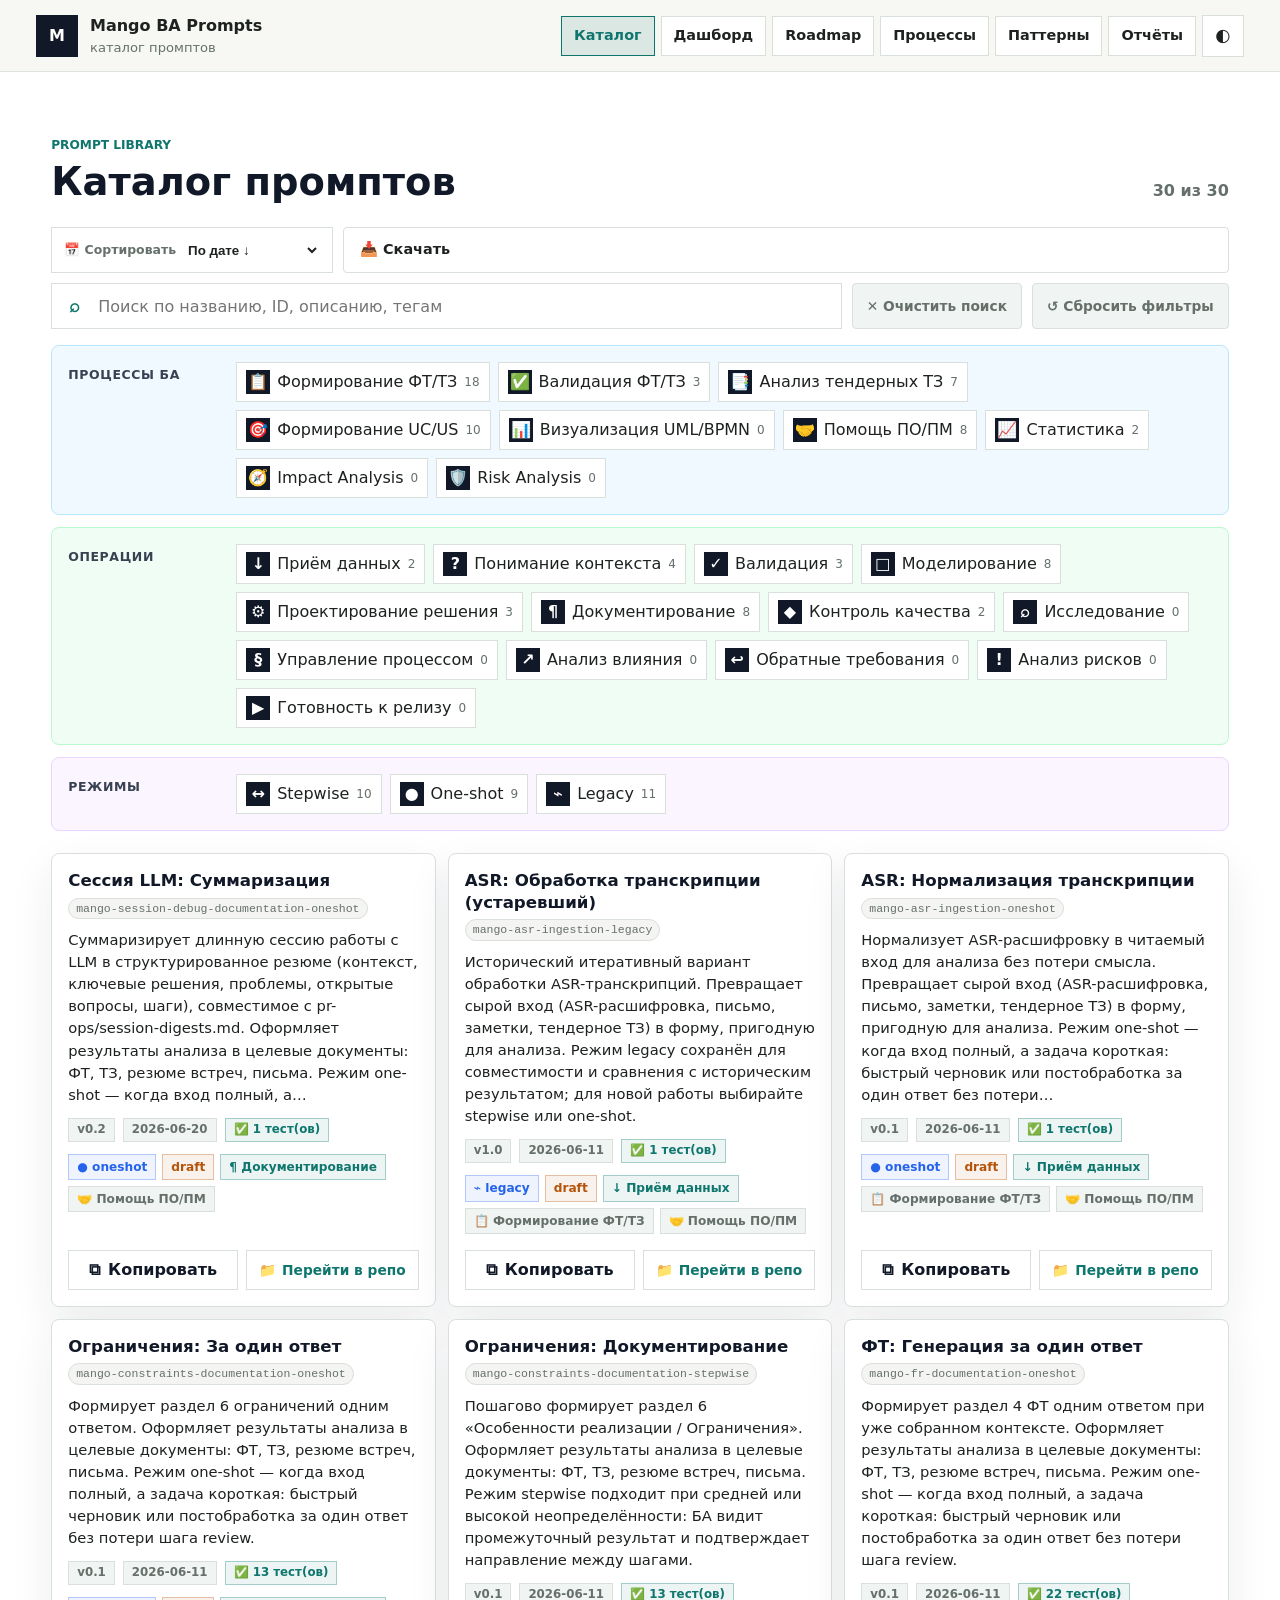
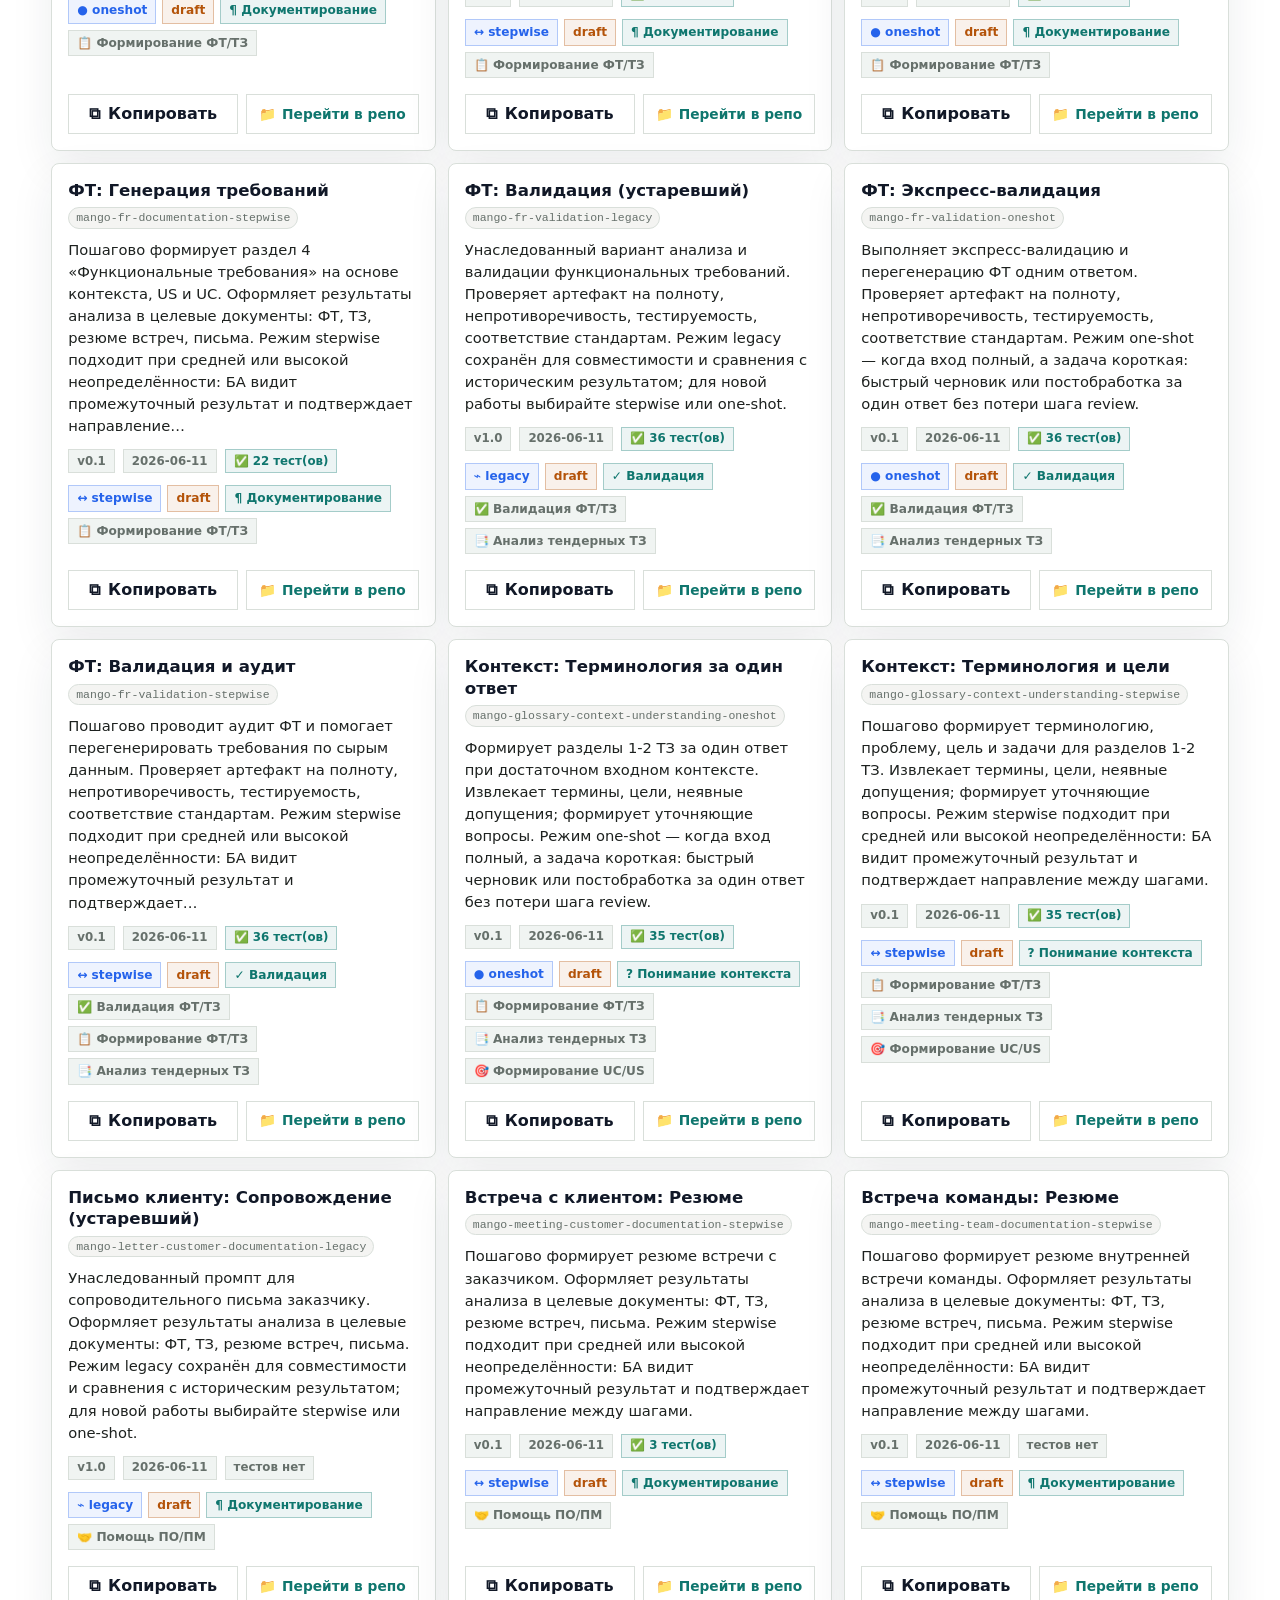
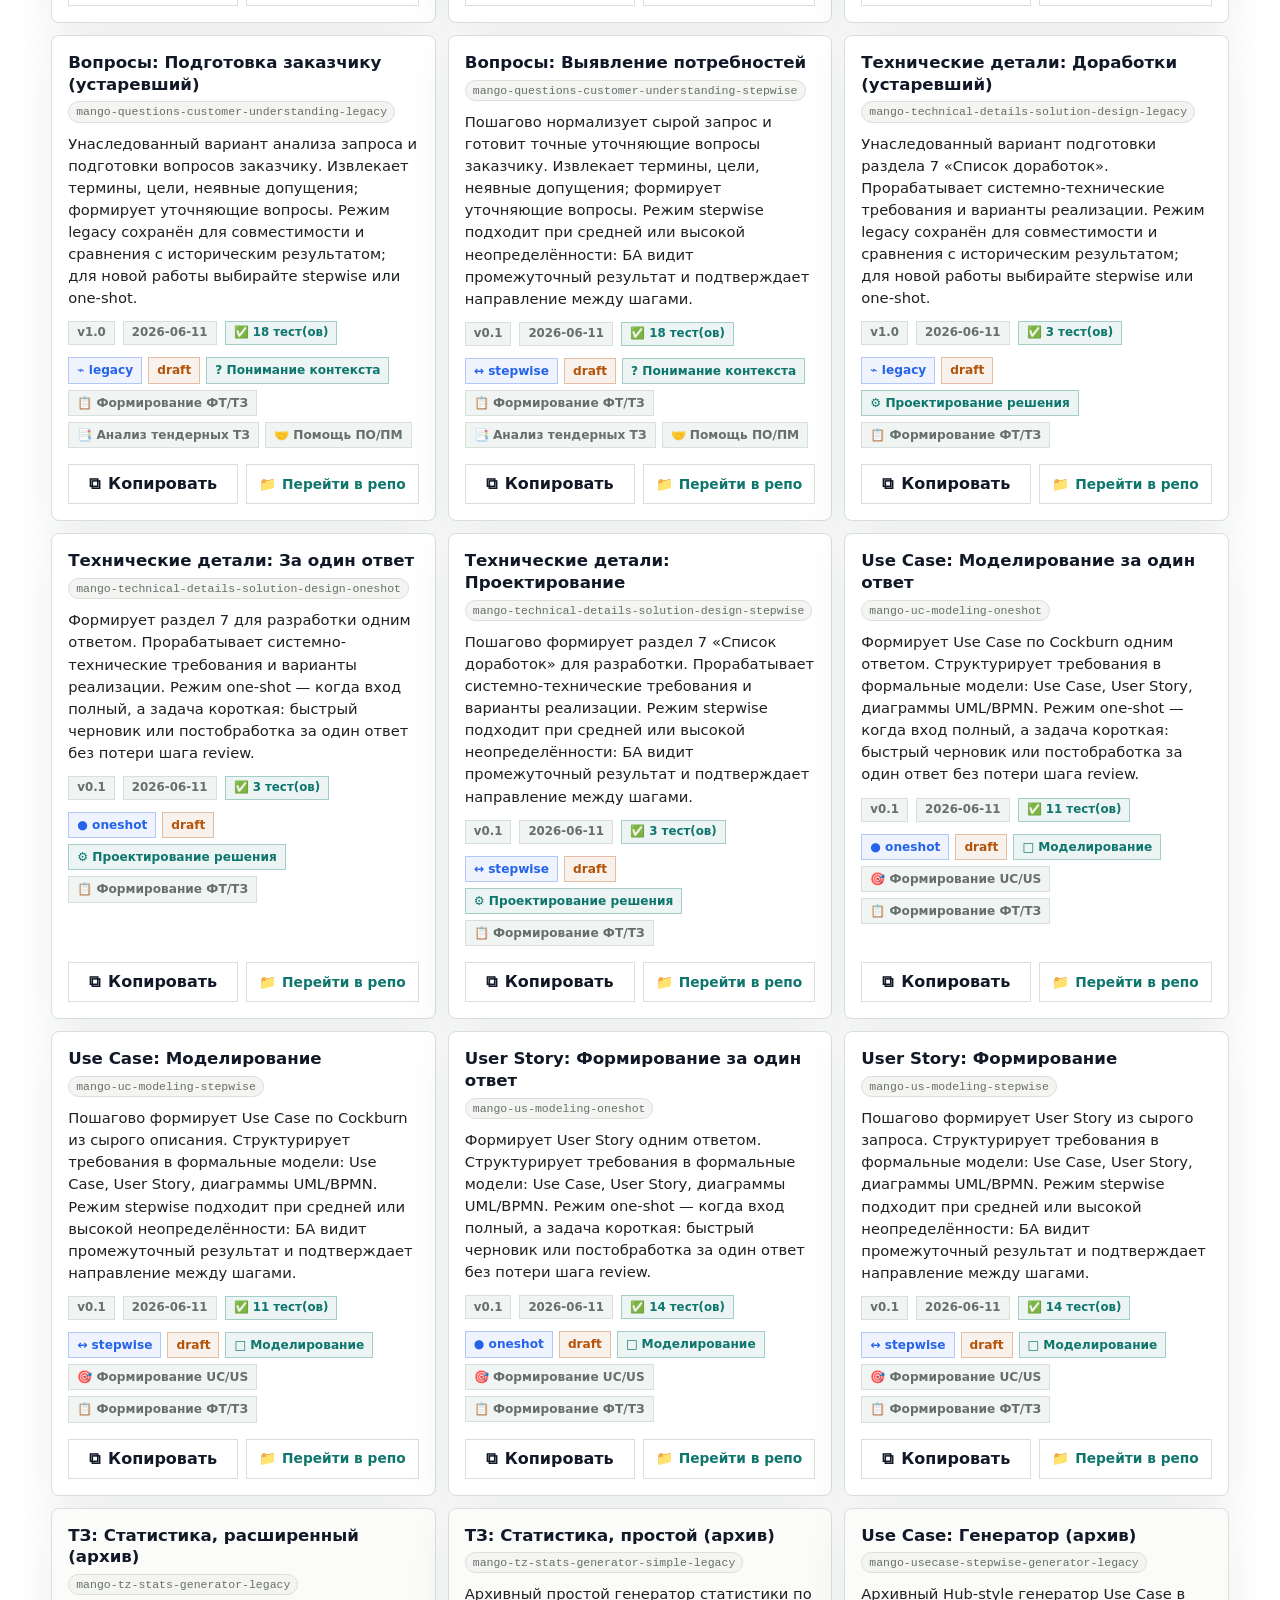
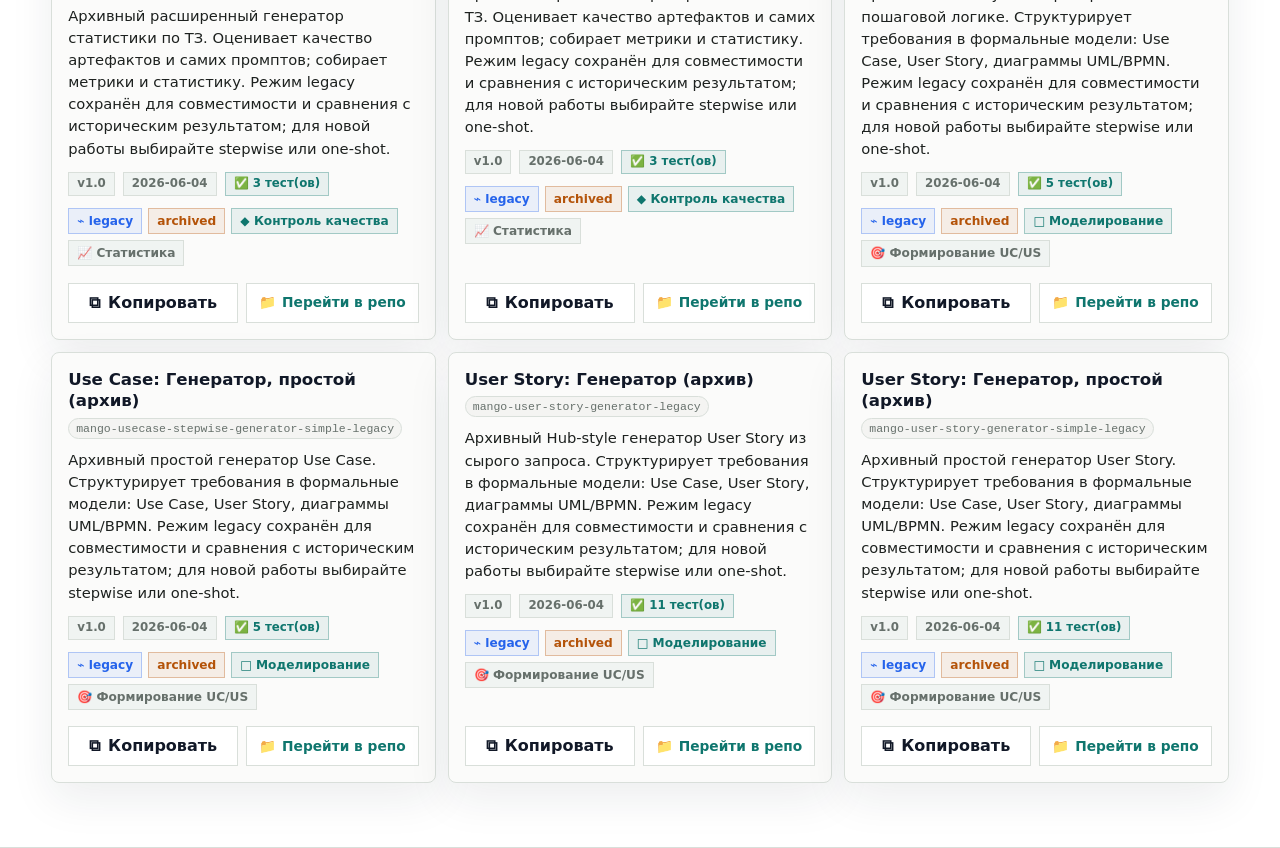
==== index.html @ 29ab927d "deploy: update GitHub Pages" ====
<!doctype html>
<html lang="ru">
  <head>
    <meta charset="utf-8" />
    <meta name="viewport" content="width=device-width, initial-scale=1" />
    <title>Mango BA Prompts</title>
    <link rel="icon" href="favicon.svg" type="image/svg+xml" />
    <link rel="stylesheet" href="styles.css" />
  </head>
  <body>
    <header class="topbar">
      <a class="brand" href="#catalog" aria-label="Mango BA Prompts">
        <span class="brand-mark" aria-hidden="true">M</span>
        <span>
          <span class="brand-title">Mango BA Prompts</span>
          <span class="brand-subtitle">каталог промптов</span>
        </span>
      </a>
      <nav class="topnav" id="topnav" aria-label="Разделы">
        <a href="#catalog" data-nav="catalog">Каталог</a>
        <a href="#dashboard" data-nav="dashboard">Дашборд</a>
        <a href="#roadmap" data-nav="roadmap">Roadmap</a>
        <a href="#processes" data-nav="processes">Процессы</a>
        <a href="#patterns" data-nav="patterns">Паттерны</a>
        <a href="reports/index.html">Отчёты</a>
        <button
          class="icon-button theme-toggle"
          id="theme-toggle"
          type="button"
          title="Переключить тему"
          aria-label="Переключить светлую и тёмную тему"
        >
          ◐
        </button>
      </nav>
    </header>

    <main>
      <section
        class="page-band catalog-band"
        id="catalog"
        data-page="catalog"
        aria-labelledby="catalog-title"
      >
        <div class="section-head">
          <div>
            <p class="eyebrow">Prompt library</p>
            <h1 id="catalog-title">Каталог промптов</h1>
          </div>
          <output class="result-count" id="result-count" aria-live="polite"></output>
        </div>

        <div class="toolbar">
          <div class="toolbar-top">
            <label class="sort-box">
              <span class="sort-label">📅 Сортировать</span>
              <select id="sort-select">
                <option value="updated">По дате ↓</option>
                <option value="usage">По популярности</option>
                <option value="alpha">По алфавиту</option>
                <option value="status">По статусу</option>
              </select>
            </label>
            <button class="export-button" id="export-button" type="button" title="Скачать каталог (Markdown) по текущим фильтрам" aria-label="Скачать каталог в Markdown">📥 Скачать</button>
          </div>
          <div class="toolbar-bottom">
            <label class="search-box">
              <span class="search-icon" aria-hidden="true">⌕</span>
              <input
                id="search-input"
                type="search"
                autocomplete="off"
                list="search-suggestions"
                placeholder="Поиск по названию, ID, описанию, тегам"
              />
              <datalist id="search-suggestions"></datalist>
            </label>
            <button class="secondary-button" id="clear-search-button" type="button" title="Очистить поиск" aria-label="Очистить поиск" hidden>✕ Очистить поиск</button>
            <button class="secondary-button" id="clear-filters-button" type="button" title="Сбросить фильтры" aria-label="Сбросить все фильтры" hidden>↺ Сбросить фильтры</button>
          </div>
        </div>

        <div class="filters" id="filters-root" aria-label="Фильтры каталога"></div>
        <div class="prompt-grid" id="prompt-grid"></div>
      </section>

      <section
        class="page-band dashboard-band"
        id="dashboard"
        data-page="dashboard"
        aria-labelledby="dashboard-title"
      >
        <div class="section-head">
          <div>
            <p class="eyebrow">GitHub Pages</p>
            <h2 id="dashboard-title">Внедрение промптов, агентов и мультиагентов</h2>
          </div>
          <a class="source-link" href="https://github.com/G-Ivan-A/mango_ba_prompts" target="_blank" rel="noreferrer">↗</a>
        </div>
        <div class="metrics-grid" id="metrics-grid" aria-live="polite"></div>
        <div class="phase-lane" id="phase-lane"></div>
      </section>

      <section
        class="page-band checks-band"
        id="checks"
        data-page="dashboard"
        aria-labelledby="checks-title"
      >
        <div class="section-head">
          <div>
            <p class="eyebrow">Prompt observability</p>
            <h2 id="checks-title">Проверки</h2>
          </div>
          <a class="source-link" href="https://github.com/G-Ivan-A/mango_ba_prompts/tree/main/runs" target="_blank" rel="noreferrer">↗</a>
        </div>
        <div class="checks-grid" id="checks-grid" aria-live="polite"></div>
        <div class="checks-byprocess" id="checks-byprocess"></div>
        <div class="checks-activity" id="checks-activity"></div>
      </section>

      <section
        class="page-band roadmap-band"
        id="roadmap"
        data-page="roadmap"
        aria-labelledby="roadmap-title"
      >
        <div class="section-head">
          <div>
            <p class="eyebrow">Maturity roadmap</p>
            <h2 id="roadmap-title">Переход от промптов к агентам</h2>
          </div>
          <a class="source-link" href="https://github.com/G-Ivan-A/mango_ba_prompts/blob/main/docs/ba-ecosystem.md" target="_blank" rel="noreferrer">↗</a>
        </div>
        <div class="roadmap-timeline" id="roadmap-levels"></div>
        <div class="gap-grid" id="roadmap-gaps"></div>
      </section>

      <section
        class="page-band processes-band"
        id="processes"
        data-page="processes"
        aria-labelledby="processes-title"
      >
        <div class="section-head">
          <div>
            <p class="eyebrow">BA process map</p>
            <h2 id="processes-title">Процессы БА</h2>
          </div>
          <a class="source-link" href="https://github.com/G-Ivan-A/mango_ba_prompts/blob/main/docs/ba-processes/00-index.md" target="_blank" rel="noreferrer">↗</a>
        </div>
        <div class="process-grid" id="process-grid"></div>
      </section>

      <section
        class="page-band process-band"
        id="process-tree-panel"
        data-page="processes"
        aria-labelledby="process-tree-heading"
      >
        <div class="section-head">
          <div>
            <p class="eyebrow">Подпроцессы с промптами</p>
            <h2 id="process-tree-heading">Процессы и подпроцессы с промптами</h2>
          </div>
          <a class="source-link" href="https://github.com/G-Ivan-A/mango_ba_prompts/blob/main/docs/ba-processes/00-index.md" target="_blank" rel="noreferrer">↗</a>
        </div>
        <p class="process-note" id="process-note" aria-live="polite"></p>
        <div class="process-actions" id="process-actions" hidden>
          <button class="icon-button" id="process-expand" type="button">Развернуть все</button>
          <button class="icon-button" id="process-collapse" type="button">Свернуть все</button>
        </div>
        <div class="process-tree" id="process-tree"></div>
      </section>

      <section
        class="page-band patterns-band"
        id="patterns"
        data-page="patterns"
        aria-labelledby="patterns-title"
      >
        <div class="section-head">
          <div>
            <p class="eyebrow">Pattern library</p>
            <h2 id="patterns-title">Паттерны</h2>
          </div>
          <a class="source-link" href="https://github.com/G-Ivan-A/mango_ba_prompts/blob/main/patterns/README.md" target="_blank" rel="noreferrer">↗</a>
        </div>
        <div class="pattern-grid" id="pattern-grid"></div>
      </section>
    </main>

    <div class="toast" id="toast" role="status" aria-live="polite"></div>
    <div class="modal" id="process-modal" hidden>
      <div class="modal-backdrop" data-modal-close></div>
      <div class="modal-card" role="dialog" aria-modal="true" aria-labelledby="modal-title">
        <button class="modal-close" id="modal-close" type="button" aria-label="Закрыть">×</button>
        <div class="modal-body" id="modal-body"></div>
      </div>
    </div>
    <script src="app.js" type="module"></script>
    <!-- Mango Office Widget -->
    <script>
      (function(w, d, u, i, o, s, p) {
          if (d.getElementById(i)) { return; } w['MangoObject'] = o;
          w[o] = w[o] || function() { (w[o].q = w[o].q || []).push(arguments) }; w[o].u = u; w[o].t = 1 * new Date();
          s = d.createElement('script'); s.async = 1; s.id = i; s.src = u; s.charset = 'utf-8';
          p = d.getElementsByTagName('script')[0]; p.parentNode.insertBefore(s, p);
      })(window, document, '//widgets.mango-office.ru/widgets/mango.js', 'mango-js', 'mgo');
      mgo({multichannel: {id: 23303}});
    </script>
  </body>
</html>
---- styles.css ----
:root {
  color-scheme: light;
  --bg: #f7f8f3;
  --surface: #ffffff;
  --surface-strong: #f0f4f2;
  --text: #1d211f;
  --muted: #66706b;
  --border: #d9dfda;
  --teal: #0f766e;
  --blue: #2563eb;
  --amber: #b45309;
  --red: #b42318;
  --ink: #111827;
  --shadow: 0 16px 44px rgba(31, 41, 55, 0.08);
}

/* Тёмная тема (ФТ-4): переопределяет токены, остальные стили опираются на них. */
:root[data-theme="dark"] {
  color-scheme: dark;
  --bg: #0f1411;
  --surface: #161c19;
  --surface-strong: #1d2622;
  --text: #e7ece8;
  --muted: #9aa6a0;
  --border: #2b352f;
  --teal: #4dd0bb;
  --blue: #7aa2ff;
  --amber: #e0a35a;
  --red: #f08a7c;
  --ink: #f3f6f4;
  --shadow: 0 16px 44px rgba(0, 0, 0, 0.45);
}

:root[data-theme="dark"] .brand-mark,
:root[data-theme="dark"] .phase-index,
:root[data-theme="dark"] .filter-icon,
:root[data-theme="dark"] .roadmap-number,
:root[data-theme="dark"] .activity-icon,
:root[data-theme="dark"] .process-icon {
  color: var(--bg);
}

* {
  box-sizing: border-box;
}

html {
  scroll-behavior: smooth;
}

body {
  margin: 0;
  min-width: 320px;
  background: var(--bg);
  color: var(--text);
  font-family:
    Inter, ui-sans-serif, system-ui, -apple-system, BlinkMacSystemFont, "Segoe UI",
    sans-serif;
  line-height: 1.5;
}

a {
  color: inherit;
}

button,
input {
  font: inherit;
}

.topbar {
  position: sticky;
  top: 0;
  z-index: 20;
  display: flex;
  align-items: center;
  justify-content: space-between;
  gap: 20px;
  min-height: 72px;
  padding: 12px clamp(16px, 3vw, 36px);
  border-bottom: 1px solid rgba(217, 223, 218, 0.84);
  background: rgba(247, 248, 243, 0.92);
  backdrop-filter: blur(14px);
}

.brand {
  display: inline-flex;
  align-items: center;
  gap: 12px;
  min-width: 0;
  text-decoration: none;
}

.brand-mark {
  display: inline-grid;
  width: 42px;
  height: 42px;
  place-items: center;
  flex: 0 0 auto;
  border: 1px solid var(--ink);
  background: var(--ink);
  color: #fff;
  font-weight: 800;
}

.brand-title,
.brand-subtitle {
  display: block;
  min-width: 0;
}

.brand-title {
  font-size: 1rem;
  font-weight: 800;
  letter-spacing: 0;
  white-space: nowrap;
}

.brand-subtitle {
  color: var(--muted);
  font-size: 0.82rem;
}

.topnav {
  display: flex;
  align-items: center;
  justify-content: flex-end;
  gap: 6px;
  min-width: 0;
}

.topnav a,
.source-link,
.icon-button,
.copy-button,
.filter-button {
  min-height: 40px;
  border: 1px solid var(--border);
  background: var(--surface);
  color: var(--text);
  text-decoration: none;
}

.topnav a {
  display: inline-flex;
  align-items: center;
  padding: 0 12px;
  font-size: 0.9rem;
  font-weight: 650;
}

.topnav a:hover,
.source-link:hover,
.icon-button:hover,
.copy-button:hover,
.filter-button:hover {
  border-color: var(--teal);
}

.topnav a[data-active="true"] {
  border-color: var(--teal);
  background: rgba(15, 118, 110, 0.12);
  color: var(--teal);
}

.theme-toggle {
  font-size: 1.1rem;
}

.page-band {
  padding: clamp(28px, 5vw, 64px) clamp(16px, 4vw, 56px);
  border-bottom: 1px solid var(--border);
}

.dashboard-band {
  background:
    linear-gradient(90deg, rgba(15, 118, 110, 0.08), transparent 36%),
    var(--bg);
}

.catalog-band {
  background: #ffffff;
}

.checks-band {
  background:
    linear-gradient(90deg, rgba(37, 99, 235, 0.07), transparent 36%),
    var(--bg);
}

.roadmap-band {
  background:
    linear-gradient(90deg, rgba(180, 83, 9, 0.08), transparent 34%),
    #f9faf8;
}

.section-head {
  display: flex;
  align-items: flex-end;
  justify-content: space-between;
  gap: 18px;
  width: min(1240px, 100%);
  margin: 0 auto 24px;
}

.eyebrow {
  margin: 0 0 6px;
  color: var(--teal);
  font-size: 0.76rem;
  font-weight: 800;
  letter-spacing: 0;
  text-transform: uppercase;
}

h1,
h2,
h3,
p {
  overflow-wrap: anywhere;
}

h1,
h2 {
  margin: 0;
  max-width: 860px;
  color: var(--ink);
  font-size: clamp(1.55rem, 3vw, 2.55rem);
  line-height: 1.12;
  letter-spacing: 0;
}

h3 {
  margin: 0;
  color: var(--ink);
  font-size: 1rem;
  line-height: 1.25;
  letter-spacing: 0;
}

.source-link,
.icon-button {
  display: inline-grid;
  width: 42px;
  height: 42px;
  place-items: center;
  flex: 0 0 auto;
  font-size: 1.1rem;
  font-weight: 800;
}

.metrics-grid,
.phase-lane,
.toolbar,
.filters,
.prompt-grid,
.checks-grid,
.checks-byprocess,
.checks-activity,
.roadmap-timeline,
.gap-grid,
.process-grid,
.pattern-grid {
  width: min(1240px, 100%);
  margin-right: auto;
  margin-left: auto;
}

.metrics-grid {
  display: grid;
  grid-template-columns: repeat(6, minmax(120px, 1fr));
  gap: 10px;
  margin-bottom: 18px;
}

.metric-tile,
.phase-card,
.prompt-card,
.roadmap-card,
.gap-card {
  border: 1px solid var(--border);
  border-radius: 8px;
  background: var(--surface);
  box-shadow: var(--shadow);
}

.metric-tile {
  min-height: 104px;
  padding: 14px;
}

.metric-value {
  display: block;
  color: var(--ink);
  font-size: 1.85rem;
  font-weight: 850;
  line-height: 1;
}

.metric-label {
  display: block;
  margin-top: 10px;
  color: var(--muted);
  font-size: 0.86rem;
  font-weight: 650;
}

.phase-lane {
  display: grid;
  grid-template-columns: repeat(3, minmax(0, 1fr));
  gap: 12px;
}

.phase-card {
  min-height: 178px;
  padding: 16px;
}

.phase-top {
  display: flex;
  align-items: center;
  justify-content: space-between;
  gap: 12px;
  margin-bottom: 14px;
}

.phase-index,
.status-pill,
.tag {
  display: inline-flex;
  align-items: center;
  min-height: 26px;
  padding: 3px 8px;
  border: 1px solid var(--border);
  background: var(--surface-strong);
  color: var(--muted);
  font-size: 0.76rem;
  font-weight: 750;
}

.phase-index {
  min-width: 32px;
  justify-content: center;
  background: var(--ink);
  color: #fff;
}

.phase-card[data-status="current"] .status-pill {
  border-color: rgba(15, 118, 110, 0.35);
  background: rgba(15, 118, 110, 0.1);
  color: var(--teal);
}

.phase-summary {
  min-height: 72px;
  margin: 8px 0 14px;
  color: var(--muted);
  font-size: 0.92rem;
}

.progress-track {
  height: 8px;
  overflow: hidden;
  border: 1px solid var(--border);
  background: #e8ece8;
}

.progress-bar {
  height: 100%;
  background: var(--teal);
}

.phase-metrics {
  display: grid;
  grid-template-columns: repeat(3, minmax(0, 1fr));
  gap: 8px;
  margin-top: 12px;
}

.phase-metric {
  min-width: 0;
  color: var(--muted);
  font-size: 0.76rem;
  font-weight: 650;
}

.phase-metric strong {
  display: block;
  color: var(--ink);
  font-size: 1rem;
}

.result-count {
  color: var(--muted);
  font-weight: 750;
}

.toolbar {
  display: grid;
  gap: 10px;
  margin-bottom: 16px;
}

.toolbar-top {
  display: grid;
  grid-template-columns: auto 1fr;
  gap: 10px;
  align-items: center;
}

.toolbar-bottom {
  display: grid;
  grid-template-columns: minmax(0, 1fr) auto auto;
  gap: 10px;
  align-items: center;
}

.sort-box {
  display: grid;
  grid-template-columns: auto minmax(0, 1fr);
  align-items: center;
  gap: 8px;
  min-height: 46px;
  padding: 0 12px;
  border: 1px solid var(--border);
  background: var(--surface);
}

.sort-label {
  color: var(--muted);
  font-size: 0.78rem;
  font-weight: 750;
  white-space: nowrap;
}

.sort-box select {
  min-width: 0;
  height: 44px;
  border: 0;
  outline: 0;
  background: transparent;
  color: var(--text);
  font-weight: 650;
}

.search-box {
  display: grid;
  grid-template-columns: 44px minmax(0, 1fr);
  align-items: center;
  min-height: 46px;
  border: 1px solid var(--border);
  background: var(--surface);
}

.search-icon {
  display: grid;
  place-items: center;
  color: var(--teal);
  font-size: 1.15rem;
  font-weight: 800;
}

.search-box input {
  min-width: 0;
  height: 44px;
  border: 0;
  outline: 0;
  background: transparent;
  color: var(--text);
}

.filters {
  display: grid;
  gap: 12px;
  margin-bottom: 22px;
}

.filter-group {
  display: grid;
  grid-template-columns: 156px minmax(0, 1fr);
  gap: 12px;
  align-items: start;
  padding: 1rem;
  border: 1px solid #e5e7eb;
  border-radius: 0.5rem;
  background: #f9fafb;
}

.filter-group--processes {
  background: #f0f9ff;
  border-color: #bae6fd;
}

.filter-group--operations {
  background: #f0fdf4;
  border-color: #bbf7d0;
}

.filter-group--modes {
  background: #faf5ff;
  border-color: #e9d5ff;
}

.filter-title {
  padding-top: 4px;
  color: #374151;
  font-size: 0.78rem;
  font-weight: 700;
  letter-spacing: 0.05em;
  text-transform: uppercase;
}

.export-button {
  display: inline-flex;
  align-items: center;
  gap: 6px;
  min-height: 46px;
  padding: 0 16px;
  border: 1px solid var(--border);
  border-radius: 4px;
  background: var(--surface);
  color: var(--text);
  font-size: 0.9rem;
  font-weight: 700;
  cursor: pointer;
  white-space: nowrap;
}

.export-button:hover {
  border-color: var(--teal);
}

.secondary-button {
  display: inline-flex;
  align-items: center;
  gap: 6px;
  min-height: 46px;
  padding: 0 14px;
  border: 1px solid var(--border);
  border-radius: 4px;
  background: var(--surface-strong);
  color: var(--muted);
  font-size: 0.86rem;
  font-weight: 650;
  cursor: pointer;
  white-space: nowrap;
}

.secondary-button:hover {
  border-color: var(--teal);
  color: var(--text);
}

.filter-row {
  display: flex;
  flex-wrap: wrap;
  gap: 8px;
  min-width: 0;
}

.filter-button {
  display: inline-grid;
  grid-template-columns: 24px minmax(0, auto) auto;
  align-items: center;
  gap: 7px;
  max-width: 100%;
  padding: 7px 9px;
  cursor: pointer;
}

.filter-button[aria-pressed="true"] {
  border-color: var(--teal);
  background: rgba(15, 118, 110, 0.1);
  color: var(--teal);
}

.filter-button[data-unavailable="true"] {
  opacity: 0.4;
  cursor: not-allowed;
}

.filter-button[data-unavailable="true"]:hover {
  border-color: var(--border);
}

.filter-icon {
  display: inline-grid;
  width: 24px;
  height: 24px;
  place-items: center;
  background: var(--ink);
  color: #fff;
  font-weight: 850;
}

.filter-label {
  min-width: 0;
  overflow: hidden;
  text-overflow: ellipsis;
  white-space: nowrap;
}

.filter-count {
  color: var(--muted);
  font-size: 0.75rem;
}

.prompt-grid {
  display: grid;
  grid-template-columns: repeat(3, minmax(0, 1fr));
  gap: 12px;
}

.prompt-card {
  display: grid;
  grid-template-rows: auto auto auto 1fr auto;
  min-height: 292px;
  padding: 16px;
}

.prompt-card[data-archived="true"] {
  background: #fbfbfa;
}

.prompt-head {
  display: block;
  margin-bottom: 10px;
}

.prompt-title {
  margin: 0;
  font-weight: 700;
  font-size: 1.04rem;
  line-height: 1.3;
}

.prompt-id {
  display: inline-block;
  max-width: 100%;
  margin-top: 6px;
  padding: 1px 7px;
  border: 1px solid var(--border);
  border-radius: 999px;
  background: #f4f4f2;
  color: var(--muted);
  font-family:
    "SFMono-Regular", Consolas, "Liberation Mono", Menlo, monospace;
  font-size: 0.72rem;
  overflow-wrap: anywhere;
}

.prompt-file {
  display: block;
  max-width: 100%;
  margin-top: 4px;
  color: var(--muted);
  font-family:
    "SFMono-Regular", Consolas, "Liberation Mono", Menlo, monospace;
  font-size: 0.72rem;
  overflow-wrap: anywhere;
}

.prompt-description {
  margin: 0 0 12px;
  color: var(--text);
  font-size: 0.92rem;
}

.tag-row {
  display: flex;
  flex-wrap: wrap;
  gap: 6px;
  align-content: start;
}

.tag[data-kind="mode"] {
  border-color: rgba(37, 99, 235, 0.3);
  background: rgba(37, 99, 235, 0.08);
  color: var(--blue);
}

.tag[data-kind="status"] {
  border-color: rgba(180, 83, 9, 0.32);
  background: rgba(180, 83, 9, 0.08);
  color: var(--amber);
}

.tag[data-kind="operation"] {
  border-color: rgba(15, 118, 110, 0.32);
  background: rgba(15, 118, 110, 0.08);
  color: var(--teal);
}

.tag[data-kind="process"] {
  border-color: var(--border);
  background: var(--surface-strong);
  color: var(--muted);
}

/* Мета-строка карточки: версия · дата · статус тестов (ФТ-2). */
.prompt-meta {
  display: flex;
  flex-wrap: wrap;
  gap: 8px;
  margin: 0 0 12px;
}

.prompt-meta-item {
  display: inline-flex;
  align-items: center;
  min-height: 24px;
  padding: 2px 8px;
  border: 1px solid var(--border);
  background: var(--surface-strong);
  color: var(--muted);
  font-size: 0.74rem;
  font-weight: 700;
}

.prompt-meta-item[data-kind="tested"] {
  border-color: rgba(15, 118, 110, 0.32);
  background: rgba(15, 118, 110, 0.08);
  color: var(--teal);
}

.prompt-actions {
  display: grid;
  grid-template-columns: minmax(0, 1fr) auto;
  gap: 8px;
  align-items: center;
  margin-top: 16px;
}

.repo-link {
  display: inline-flex;
  align-items: center;
  gap: 6px;
  min-height: 40px;
  padding: 0 12px;
  border: 1px solid var(--border);
  background: var(--surface);
  color: var(--teal);
  text-decoration: none;
  font-size: 0.86rem;
  font-weight: 700;
  white-space: nowrap;
  cursor: pointer;
}

.repo-link:hover {
  border-color: var(--teal);
  background: rgba(15, 118, 110, 0.06);
}

.copy-button {
  display: inline-flex;
  align-items: center;
  justify-content: center;
  gap: 8px;
  min-width: 0;
  padding: 0 12px;
  cursor: pointer;
  color: var(--ink);
  font-weight: 800;
}

.copy-button[data-copied="true"] {
  border-color: var(--teal);
  background: rgba(15, 118, 110, 0.1);
  color: var(--teal);
}

.process-band {
  background:
    linear-gradient(90deg, rgba(15, 118, 110, 0.06), transparent 32%),
    var(--bg);
}

.process-note,
.process-actions,
.process-tree {
  width: min(1240px, 100%);
  margin-right: auto;
  margin-left: auto;
}

.process-note {
  margin-bottom: 16px;
  color: var(--muted);
  font-size: 0.92rem;
}

.process-actions {
  display: flex;
  flex-wrap: wrap;
  gap: 8px;
  margin-bottom: 16px;
}

.process-actions[hidden] {
  display: none;
}

.process-actions .icon-button {
  width: auto;
  min-width: 0;
  padding: 0 14px;
  font-size: 0.88rem;
  font-weight: 700;
  cursor: pointer;
}

.process-tree {
  display: grid;
  gap: 10px;
}

.process-node {
  border: 1px solid var(--border);
  border-radius: 8px;
  background: var(--surface);
  box-shadow: var(--shadow);
  overflow: hidden;
}

.process-summary {
  display: flex;
  align-items: center;
  gap: 12px;
  padding: 14px 16px;
  list-style: none;
  cursor: pointer;
}

.process-summary::-webkit-details-marker {
  display: none;
}

.process-summary::after {
  content: "▸";
  margin-left: auto;
  flex: 0 0 auto;
  color: var(--muted);
  font-size: 0.9rem;
  transition: transform 140ms ease;
}

.process-node[open] .process-summary {
  border-bottom: 1px solid var(--border);
}

.process-node[open] .process-summary::after {
  transform: rotate(90deg);
}

.process-index {
  display: inline-grid;
  width: 34px;
  height: 34px;
  place-items: center;
  flex: 0 0 auto;
  background: var(--ink);
  color: #fff;
  font-weight: 850;
}

/* В тёмной теме --ink светлый: текст значка делаем тёмным (как у .process-icon). */
:root[data-theme="dark"] .process-index {
  color: var(--bg);
}

.process-titlewrap {
  display: flex;
  flex-direction: column;
  gap: 2px;
  min-width: 0;
}

.process-tree-title {
  color: var(--ink);
  font-size: 1rem;
  font-weight: 750;
}

.process-count {
  color: var(--muted);
  font-size: 0.8rem;
  font-weight: 650;
}

.subprocess-list {
  display: grid;
  gap: 0;
  margin: 0;
  padding: 4px 16px 10px;
  list-style: none;
}

.subprocess-row {
  display: flex;
  flex-wrap: wrap;
  align-items: center;
  justify-content: space-between;
  gap: 8px 12px;
  padding: 10px 0;
  border-top: 1px solid var(--border);
}

.subprocess-row:first-child {
  border-top: 0;
}

.subprocess-head {
  display: flex;
  align-items: center;
  gap: 8px;
  min-width: 0;
}

.subprocess-op {
  display: inline-grid;
  width: 26px;
  height: 26px;
  place-items: center;
  flex: 0 0 auto;
  border: 1px solid var(--border);
  background: var(--surface-strong);
  font-size: 0.9rem;
}

.subprocess-step {
  min-width: 0;
  color: var(--text);
  font-size: 0.9rem;
  font-weight: 650;
}

.subprocess-kind {
  display: inline-flex;
  align-items: center;
  min-height: 22px;
  padding: 1px 8px;
  border: 1px solid var(--border);
  border-radius: 999px;
  background: var(--surface-strong);
  color: var(--muted);
  font-size: 0.72rem;
  font-weight: 750;
}

.subprocess-kind[data-kind="direct"] {
  border-color: rgba(15, 118, 110, 0.32);
  background: rgba(15, 118, 110, 0.1);
  color: var(--teal);
}

.subprocess-kind[data-kind="support"] {
  border-color: rgba(180, 83, 9, 0.32);
  background: rgba(180, 83, 9, 0.08);
  color: var(--amber);
}

.subprocess-prompts {
  display: flex;
  flex-wrap: wrap;
  gap: 6px;
  min-width: 0;
}

.subprocess-prompt {
  display: inline-flex;
  align-items: center;
  min-height: 24px;
  padding: 2px 8px;
  border: 1px solid var(--border);
  background: var(--surface);
  color: var(--teal);
  font-family:
    "SFMono-Regular", Consolas, "Liberation Mono", Menlo, monospace;
  font-size: 0.74rem;
  text-decoration: none;
  overflow-wrap: anywhere;
}

.subprocess-prompt:hover {
  border-color: var(--teal);
}

.roadmap-timeline {
  display: grid;
  grid-template-columns: repeat(4, minmax(0, 1fr));
  gap: 12px;
  margin-bottom: 18px;
}

.roadmap-card {
  position: relative;
  min-height: 246px;
  padding: 16px;
}

.roadmap-card[data-status="current"] {
  border-color: rgba(15, 118, 110, 0.45);
}

.roadmap-number {
  display: inline-grid;
  width: 34px;
  height: 34px;
  place-items: center;
  margin-bottom: 12px;
  background: var(--ink);
  color: #fff;
  font-weight: 850;
}

.roadmap-card p,
.gap-card p {
  margin: 8px 0 0;
  color: var(--muted);
  font-size: 0.88rem;
}

.gap-grid {
  display: grid;
  grid-template-columns: repeat(3, minmax(0, 1fr));
  gap: 12px;
}

.gap-card {
  min-height: 154px;
  padding: 14px;
  border-left: 4px solid var(--amber);
}

.checks-grid {
  display: grid;
  grid-template-columns: repeat(3, minmax(0, 1fr));
  gap: 12px;
  margin-bottom: 18px;
}

.check-card {
  display: flex;
  flex-direction: column;
  gap: 12px;
  min-height: 150px;
  padding: 16px;
  border: 1px solid var(--border);
  border-radius: 8px;
  background: var(--surface);
  box-shadow: var(--shadow);
}

.check-title {
  margin: 0;
  color: var(--muted);
  font-size: 0.78rem;
  font-weight: 800;
  letter-spacing: 0;
  text-transform: uppercase;
}

.check-big {
  color: var(--ink);
  font-size: 2.4rem;
  font-weight: 850;
  line-height: 1;
}

.check-value-block {
  display: grid;
  gap: 10px;
}

.check-bar {
  display: flex;
  height: 12px;
  overflow: hidden;
  border: 1px solid var(--border);
  background: #e8ece8;
}

.check-bar-part {
  height: 100%;
}

.check-bar-part[data-kind="canonical"] {
  background: var(--teal);
}

.check-bar-part[data-kind="draft"] {
  background: var(--amber);
}

.check-bar-part[data-kind="archived"] {
  background: var(--muted);
}

.check-metrics {
  display: flex;
  flex-wrap: wrap;
  gap: 12px;
  margin-top: auto;
}

.check-metric {
  color: var(--muted);
  font-size: 0.78rem;
  font-weight: 650;
}

.check-metric strong {
  margin-right: 5px;
  color: var(--ink);
  font-size: 0.95rem;
}

.check-activity-title {
  width: min(1240px, 100%);
  margin: 4px auto 12px;
  color: var(--ink);
  font-size: 1rem;
  font-weight: 800;
}

.activity-grid {
  display: grid;
  grid-template-columns: repeat(3, minmax(0, 1fr));
  gap: 12px;
}

.activity-card {
  display: grid;
  gap: 10px;
  padding: 14px;
  border: 1px solid var(--border);
  border-radius: 8px;
  background: var(--surface);
  box-shadow: var(--shadow);
}

.activity-head {
  display: flex;
  align-items: center;
  gap: 8px;
}

.activity-icon {
  display: inline-grid;
  width: 26px;
  height: 26px;
  place-items: center;
  flex: 0 0 auto;
  background: var(--ink);
  color: #fff;
  font-weight: 850;
  font-size: 0.82rem;
}

.activity-label {
  color: var(--ink);
  font-size: 0.9rem;
  font-weight: 750;
}

.activity-list {
  display: grid;
  gap: 8px;
  margin: 0;
  padding: 0;
  list-style: none;
}

.activity-row {
  display: flex;
  flex-wrap: wrap;
  align-items: center;
  justify-content: space-between;
  gap: 6px;
  padding-top: 8px;
  border-top: 1px solid var(--border);
}

.activity-row:first-child {
  padding-top: 0;
  border-top: 0;
}

.activity-prompt {
  min-width: 0;
  color: var(--text);
  font-family:
    "SFMono-Regular", Consolas, "Liberation Mono", Menlo, monospace;
  font-size: 0.78rem;
  overflow-wrap: anywhere;
}

.activity-meta {
  display: flex;
  flex-wrap: wrap;
  gap: 6px;
}

.activity-chip {
  display: inline-flex;
  align-items: center;
  min-height: 24px;
  padding: 2px 8px;
  border: 1px solid var(--border);
  background: var(--surface-strong);
  color: var(--muted);
  font-size: 0.72rem;
  font-weight: 700;
}

.activity-chip[data-kind="feedback"] {
  border-color: rgba(180, 83, 9, 0.32);
  background: rgba(180, 83, 9, 0.08);
  color: var(--amber);
}

.empty-state {
  grid-column: 1 / -1;
  min-height: 160px;
  padding: 28px;
  border: 1px dashed var(--border);
  background: var(--surface);
  color: var(--muted);
  text-align: center;
}

.toast {
  position: fixed;
  right: 18px;
  bottom: 18px;
  z-index: 30;
  max-width: min(360px, calc(100vw - 36px));
  padding: 12px 14px;
  border: 1px solid rgba(15, 118, 110, 0.4);
  background: var(--ink);
  color: var(--bg);
  font-weight: 750;
  opacity: 0;
  transform: translateY(8px);
  pointer-events: none;
  transition:
    opacity 160ms ease,
    transform 160ms ease;
}

.toast[data-visible="true"] {
  opacity: 1;
  transform: translateY(0);
}

/* Проверки по процессам БА (ФТ-3): динамический список с прогресс-барами. */
.checks-byprocess {
  margin-bottom: 18px;
}

.byprocess-grid {
  display: grid;
  grid-template-columns: repeat(3, minmax(0, 1fr));
  gap: 12px;
}

.byprocess-card {
  display: grid;
  gap: 10px;
  padding: 14px;
  border: 1px solid var(--border);
  border-radius: 8px;
  background: var(--surface);
  box-shadow: var(--shadow);
}

.byprocess-head {
  display: grid;
  grid-template-columns: 26px minmax(0, 1fr) auto;
  align-items: center;
  gap: 8px;
}

.byprocess-icon {
  display: inline-grid;
  width: 26px;
  height: 26px;
  place-items: center;
  font-size: 1rem;
}

.byprocess-label {
  min-width: 0;
  overflow: hidden;
  color: var(--ink);
  font-size: 0.9rem;
  font-weight: 750;
  text-overflow: ellipsis;
  white-space: nowrap;
}

.byprocess-count {
  color: var(--ink);
  font-size: 1.05rem;
  font-weight: 850;
}

.byprocess-foot {
  color: var(--muted);
  font-size: 0.76rem;
  font-weight: 650;
}

/* Активность — топ-5 промптов (ФТ-3). */
.top-list {
  display: grid;
  gap: 8px;
  width: min(1240px, 100%);
  margin: 0 auto;
  padding: 0;
  list-style: none;
  counter-reset: top;
}

.top-row {
  display: flex;
  flex-wrap: wrap;
  align-items: center;
  justify-content: space-between;
  gap: 8px;
  padding: 12px 14px;
  border: 1px solid var(--border);
  border-radius: 8px;
  background: var(--surface);
  box-shadow: var(--shadow);
}

.top-row::before {
  counter-increment: top;
  content: counter(top);
  display: inline-grid;
  width: 24px;
  height: 24px;
  place-items: center;
  flex: 0 0 auto;
  background: var(--ink);
  color: var(--bg);
  font-weight: 850;
  font-size: 0.8rem;
}

.top-id {
  flex: 1 1 200px;
  min-width: 0;
  color: var(--text);
  font-family:
    "SFMono-Regular", Consolas, "Liberation Mono", Menlo, monospace;
  font-size: 0.82rem;
  overflow-wrap: anywhere;
}

/* Карточки процессов и паттернов (страницы «Процессы» и «Паттерны»). */
.process-grid,
.pattern-grid {
  display: grid;
  grid-template-columns: repeat(3, minmax(0, 1fr));
  gap: 12px;
}

.process-card,
.pattern-card {
  display: grid;
  gap: 12px;
  align-content: start;
  padding: 16px;
  border: 1px solid var(--border);
  border-radius: 8px;
  background: var(--surface);
  box-shadow: var(--shadow);
}

.process-card {
  cursor: pointer;
  transition: border-color 140ms ease;
}

.process-card:hover {
  border-color: var(--teal);
}

.process-head {
  display: flex;
  align-items: center;
  gap: 10px;
}

.process-icon {
  display: inline-grid;
  width: 30px;
  height: 30px;
  place-items: center;
  flex: 0 0 auto;
  font-size: 1.1rem;
}

.process-title {
  min-width: 0;
}

.process-description {
  margin: 0;
  color: var(--muted);
  font-size: 0.9rem;
}

.process-meta {
  display: flex;
  flex-wrap: wrap;
  gap: 6px;
}

.process-hint {
  color: var(--teal);
  font-size: 0.82rem;
  font-weight: 750;
}

.pattern-head {
  display: grid;
  grid-template-columns: minmax(0, 1fr) 42px;
  align-items: start;
  gap: 10px;
}

/* Модальное окно процесса (ФТ-4). */
.modal[hidden] {
  display: none;
}

.modal {
  position: fixed;
  inset: 0;
  z-index: 40;
  display: grid;
  place-items: center;
  padding: 18px;
}

.modal-backdrop {
  position: absolute;
  inset: 0;
  background: rgba(17, 24, 39, 0.55);
}

.modal-card {
  position: relative;
  width: min(680px, 100%);
  max-height: min(86vh, 720px);
  overflow: auto;
  padding: 24px;
  border: 1px solid var(--border);
  border-radius: 10px;
  background: var(--surface);
  box-shadow: var(--shadow);
}

.modal-close {
  position: absolute;
  top: 14px;
  right: 14px;
  width: 36px;
  height: 36px;
  cursor: pointer;
  font-size: 1.1rem;
  font-weight: 800;
}

.modal-body {
  display: grid;
  gap: 12px;
}

.modal-subhead {
  margin: 6px 0 0;
  color: var(--ink);
  font-size: 0.82rem;
  font-weight: 800;
  letter-spacing: 0;
  text-transform: uppercase;
}

.modal-list {
  display: grid;
  gap: 8px;
  margin: 0;
  padding: 0;
  list-style: none;
}

.modal-list-row {
  display: flex;
  flex-wrap: wrap;
  align-items: center;
  justify-content: space-between;
  gap: 8px;
  padding-bottom: 8px;
  border-bottom: 1px solid var(--border);
}

.modal-link {
  min-width: 0;
  color: var(--teal);
  font-weight: 650;
  text-decoration: none;
}

.modal-link:hover {
  text-decoration: underline;
}

.modal-list-id {
  color: var(--muted);
  font-family:
    "SFMono-Regular", Consolas, "Liberation Mono", Menlo, monospace;
  font-size: 0.74rem;
}

.modal-gap-row {
  display: grid;
  gap: 4px;
  padding-bottom: 8px;
  border-bottom: 1px solid var(--border);
}

.modal-gap-title {
  color: var(--ink);
  font-weight: 700;
}

.modal-gap-next {
  color: var(--muted);
  font-size: 0.84rem;
}

@media (max-width: 1080px) {
  .metrics-grid {
    grid-template-columns: repeat(3, minmax(0, 1fr));
  }

  .phase-lane,
  .prompt-grid,
  .checks-grid,
  .activity-grid,
  .byprocess-grid,
  .process-grid,
  .pattern-grid,
  .gap-grid {
    grid-template-columns: repeat(2, minmax(0, 1fr));
  }

  .roadmap-timeline {
    grid-template-columns: repeat(2, minmax(0, 1fr));
  }
}

@media (max-width: 720px) {
  .topbar {
    position: static;
    align-items: flex-start;
    flex-direction: column;
  }

  .topnav {
    width: 100%;
    justify-content: stretch;
  }

  .topnav a {
    flex: 1 1 0;
    justify-content: center;
    min-width: 0;
  }

  .section-head {
    align-items: flex-start;
  }

  .metrics-grid,
  .phase-lane,
  .prompt-grid,
  .checks-grid,
  .activity-grid,
  .byprocess-grid,
  .process-grid,
  .pattern-grid,
  .roadmap-timeline,
  .gap-grid {
    grid-template-columns: 1fr;
  }

  .toolbar-top,
  .toolbar-bottom {
    grid-template-columns: 1fr;
  }

  .filter-group {
    grid-template-columns: 1fr;
    gap: 6px;
  }

  .filter-label {
    max-width: 226px;
  }
}

@media (max-width: 440px) {
  .brand-title {
    white-space: normal;
  }

  .topnav {
    flex-wrap: wrap;
  }

  .phase-metrics {
    grid-template-columns: 1fr;
  }
}
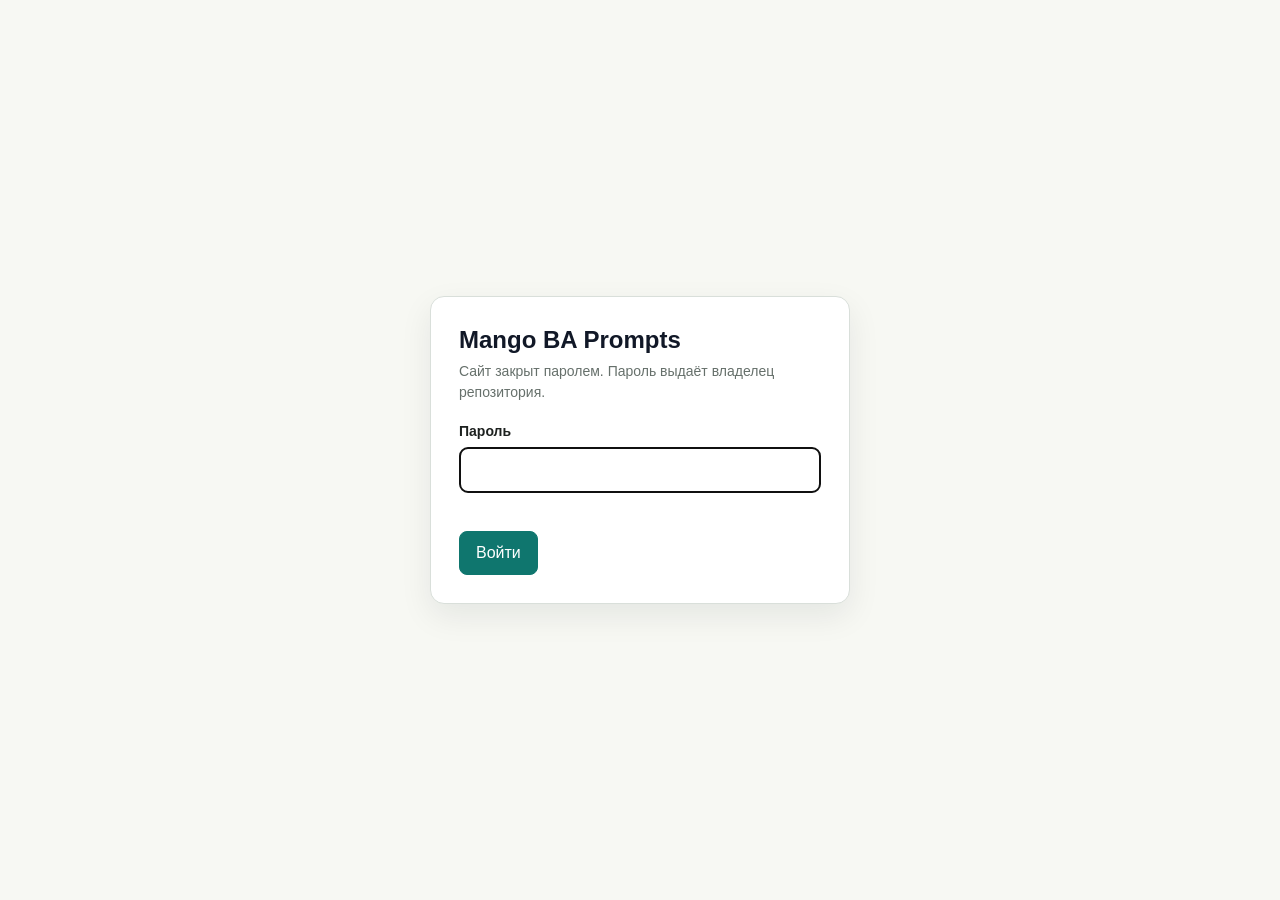
==== commit 285f2c6e: "deploy: update GitHub Pages" ====
--- a/index.html
+++ b/index.html
@@ -3,6 +3,7 @@
   <head>
     <meta charset="utf-8" />
     <meta name="viewport" content="width=device-width, initial-scale=1" />
+    <script src="gate.js"></script>
     <title>Mango BA Prompts</title>
     <link rel="icon" href="favicon.svg" type="image/svg+xml" />
     <link rel="stylesheet" href="styles.css" />
@@ -24,6 +25,15 @@
         <a href="#patterns" data-nav="patterns">Паттерны</a>
         <a href="reports/index.html">Отчёты</a>
         <button
+          class="icon-button"
+          id="site-logout"
+          type="button"
+          title="Выйти: снова спросить пароль"
+          aria-label="Выйти из сайта"
+        >
+          ⏻
+        </button>
+        <button
           class="icon-button theme-toggle"
           id="theme-toggle"
           type="button"
@@ -134,6 +144,49 @@
         </div>
         <div class="roadmap-timeline" id="roadmap-levels"></div>
         <div class="gap-grid" id="roadmap-gaps"></div>
+      </section>
+
+      <section
+        class="page-band bcreq-band"
+        id="bcreq-manual"
+        data-page="processes"
+        aria-labelledby="bcreq-manual-title"
+      >
+        <div class="section-head">
+          <div>
+            <p class="eyebrow">Ручной процесс БА · BCREQ</p>
+            <h2 id="bcreq-manual-title">Создание спецификации бизнес-требований и дизайна решения (BCREQ)</h2>
+          </div>
+          <a class="source-link" href="https://github.com/G-Ivan-A/mango_ba_prompts/blob/main/docs/ba-processes/bcreq-manual-process.md#1-ручной-процесс-ба" target="_blank" rel="noreferrer" title="Источник в репозитории">↗</a>
+        </div>
+        <p class="bcreq-lead">
+          Последовательность ручных операций бизнес-аналитика: БА ведёт один чат с моделью
+          и на каждом шаге копирует промпт кнопкой ⧉. Модель только рекомендует следующий шаг;
+          шаги, возвраты и гейты выбирают люди.
+        </p>
+        <ol class="bcreq-rules" id="bcreq-rules"></ol>
+        <ol class="bcreq-steps" id="bcreq-steps"></ol>
+      </section>
+
+      <section
+        class="page-band bcreq-band"
+        id="bcreq-approval"
+        data-page="processes"
+        aria-labelledby="bcreq-approval-title"
+      >
+        <div class="section-head">
+          <div>
+            <p class="eyebrow">Команда и Заказчик · гейты Г-IN, Г-С1, Г-W</p>
+            <h2 id="bcreq-approval-title">Согласование BCREQ с командой и Заказчиком</h2>
+          </div>
+          <a class="source-link" href="https://github.com/G-Ivan-A/mango_ba_prompts/blob/main/docs/ba-processes/bcreq-manual-process.md#2-согласование-с-командой-и-заказчиком" target="_blank" rel="noreferrer" title="Источник в репозитории">↗</a>
+        </div>
+        <p class="bcreq-lead" id="bcreq-approval-lead"></p>
+        <div class="bcreq-stages" id="bcreq-stages"></div>
+        <h3 class="bcreq-subtitle">Возвраты при уточнении</h3>
+        <div class="bcreq-table-wrap"><table class="bcreq-table" id="bcreq-returns"></table></div>
+        <h3 class="bcreq-subtitle">Что улучшено относительно исходного описания</h3>
+        <div class="bcreq-table-wrap"><table class="bcreq-table" id="bcreq-improvements"></table></div>
       </section>
 
       <section
--- a/styles.css
+++ b/styles.css
@@ -485,6 +485,11 @@
   background: #f9fafb;
 }
 
+.filter-group--families {
+  background: #fffbeb;
+  border-color: #fde68a;
+}
+
 .filter-group--processes {
   background: #f0f9ff;
   border-color: #bae6fd;
@@ -622,8 +627,58 @@
 }
 
 .prompt-head {
-  display: block;
+  display: grid;
+  grid-template-columns: minmax(0, 1fr) auto;
+  gap: 8px;
+  align-items: start;
   margin-bottom: 10px;
+}
+
+/* Новые промпты BCREQ (issue #388): бейдж и акцентная рамка. */
+.prompt-card[data-family="bcreq"] {
+  border-color: var(--amber);
+  box-shadow: inset 4px 0 0 var(--amber);
+}
+
+.new-badge {
+  display: inline-block;
+  margin-bottom: 6px;
+  padding: 2px 8px;
+  border: 1px solid var(--amber);
+  border-radius: 999px;
+  background: rgba(180, 83, 9, 0.08);
+  color: var(--amber);
+  font-size: 0.74rem;
+  font-weight: 800;
+  letter-spacing: 0.02em;
+}
+
+/* Иконка «скопировать промпт» в шапке карточки и в шагах процесса. */
+.copy-icon {
+  display: inline-grid;
+  width: 36px;
+  height: 36px;
+  place-items: center;
+  flex: 0 0 auto;
+  border: 1px solid var(--border);
+  border-radius: 8px;
+  background: var(--surface);
+  color: var(--ink);
+  font-size: 1.05rem;
+  font-weight: 800;
+  cursor: pointer;
+}
+
+.copy-icon:hover,
+.copy-icon:focus-visible {
+  border-color: var(--teal);
+  color: var(--teal);
+}
+
+.copy-icon[data-copied="true"] {
+  border-color: var(--teal);
+  background: rgba(15, 118, 110, 0.1);
+  color: var(--teal);
 }
 
 .prompt-title {
@@ -773,6 +828,191 @@
   background:
     linear-gradient(90deg, rgba(15, 118, 110, 0.06), transparent 32%),
     var(--bg);
+}
+
+/* Процесс BCREQ (issue #388): ручные шаги БА и согласование. */
+.bcreq-band {
+  background:
+    linear-gradient(90deg, rgba(180, 83, 9, 0.07), transparent 34%),
+    var(--bg);
+}
+
+.bcreq-lead,
+.bcreq-rules,
+.bcreq-steps,
+.bcreq-stages,
+.bcreq-subtitle,
+.bcreq-table-wrap {
+  width: min(1240px, 100%);
+  margin-right: auto;
+  margin-left: auto;
+}
+
+.bcreq-lead {
+  margin-top: 0;
+  margin-bottom: 18px;
+  color: var(--muted);
+}
+
+.bcreq-rules {
+  display: grid;
+  grid-template-columns: repeat(auto-fit, minmax(280px, 1fr));
+  gap: 8px 18px;
+  padding: 14px 18px;
+  border: 1px solid var(--border);
+  border-radius: 8px;
+  background: var(--surface);
+  list-style: none;
+  font-size: 0.9rem;
+}
+
+.bcreq-rule strong {
+  color: var(--amber);
+}
+
+.bcreq-steps,
+.bcreq-stages {
+  display: grid;
+  grid-template-columns: repeat(auto-fill, minmax(340px, 1fr));
+  gap: 14px;
+  margin-top: 18px;
+  padding: 0;
+  list-style: none;
+}
+
+.bcreq-step,
+.bcreq-stage {
+  display: flex;
+  flex-direction: column;
+  gap: 8px;
+  padding: 16px;
+  border: 1px solid var(--border);
+  border-radius: 8px;
+  background: var(--surface);
+  box-shadow: var(--shadow);
+}
+
+.bcreq-step-head {
+  display: grid;
+  grid-template-columns: auto minmax(0, 1fr) auto;
+  gap: 10px;
+  align-items: start;
+}
+
+.bcreq-step-number {
+  display: inline-grid;
+  width: 30px;
+  height: 30px;
+  place-items: center;
+  border-radius: 50%;
+  background: var(--amber);
+  color: #ffffff;
+  font-weight: 800;
+}
+
+.bcreq-step-title-wrap {
+  display: flex;
+  flex-wrap: wrap;
+  gap: 6px;
+  align-items: center;
+}
+
+.bcreq-step-title,
+.bcreq-stage-title {
+  margin: 0;
+  font-size: 1.02rem;
+}
+
+.bcreq-stage-head {
+  display: flex;
+  flex-direction: column;
+  gap: 6px;
+}
+
+.bcreq-step-prompt {
+  display: flex;
+  flex-wrap: wrap;
+  gap: 6px;
+  align-items: center;
+  margin: 0;
+  font-size: 0.9rem;
+}
+
+.bcreq-params {
+  padding: 1px 6px;
+  border-radius: 4px;
+  background: var(--surface-strong);
+  font-size: 0.82rem;
+}
+
+.bcreq-field {
+  display: grid;
+  gap: 2px;
+  font-size: 0.9rem;
+}
+
+.bcreq-field-label {
+  color: var(--muted);
+  font-size: 0.76rem;
+  font-weight: 800;
+  text-transform: uppercase;
+}
+
+.bcreq-actions,
+.bcreq-outcomes {
+  margin: 0;
+  padding-left: 20px;
+  font-size: 0.9rem;
+}
+
+.bcreq-gate {
+  margin: 4px 0 0;
+  padding: 6px 10px;
+  border-left: 3px solid var(--amber);
+  background: rgba(180, 83, 9, 0.08);
+  font-size: 0.86rem;
+  font-weight: 700;
+}
+
+.tag[data-kind="stage"] {
+  border-color: rgba(180, 83, 9, 0.32);
+  background: rgba(180, 83, 9, 0.08);
+  color: var(--amber);
+}
+
+.tag[data-kind="gate"] {
+  border-color: rgba(15, 118, 110, 0.32);
+  background: rgba(15, 118, 110, 0.08);
+  color: var(--teal);
+}
+
+.bcreq-subtitle {
+  margin-top: 28px;
+  margin-bottom: 10px;
+  font-size: 1.1rem;
+}
+
+.bcreq-table-wrap {
+  overflow-x: auto;
+}
+
+.bcreq-table {
+  width: 100%;
+  border-collapse: collapse;
+  background: var(--surface);
+  font-size: 0.88rem;
+}
+
+.bcreq-table th,
+.bcreq-table td {
+  padding: 8px 10px;
+  border: 1px solid var(--border);
+  text-align: left;
+  vertical-align: top;
+}
+
+.bcreq-table th {
+  background: var(--surface-strong);
 }
 
 .process-note,
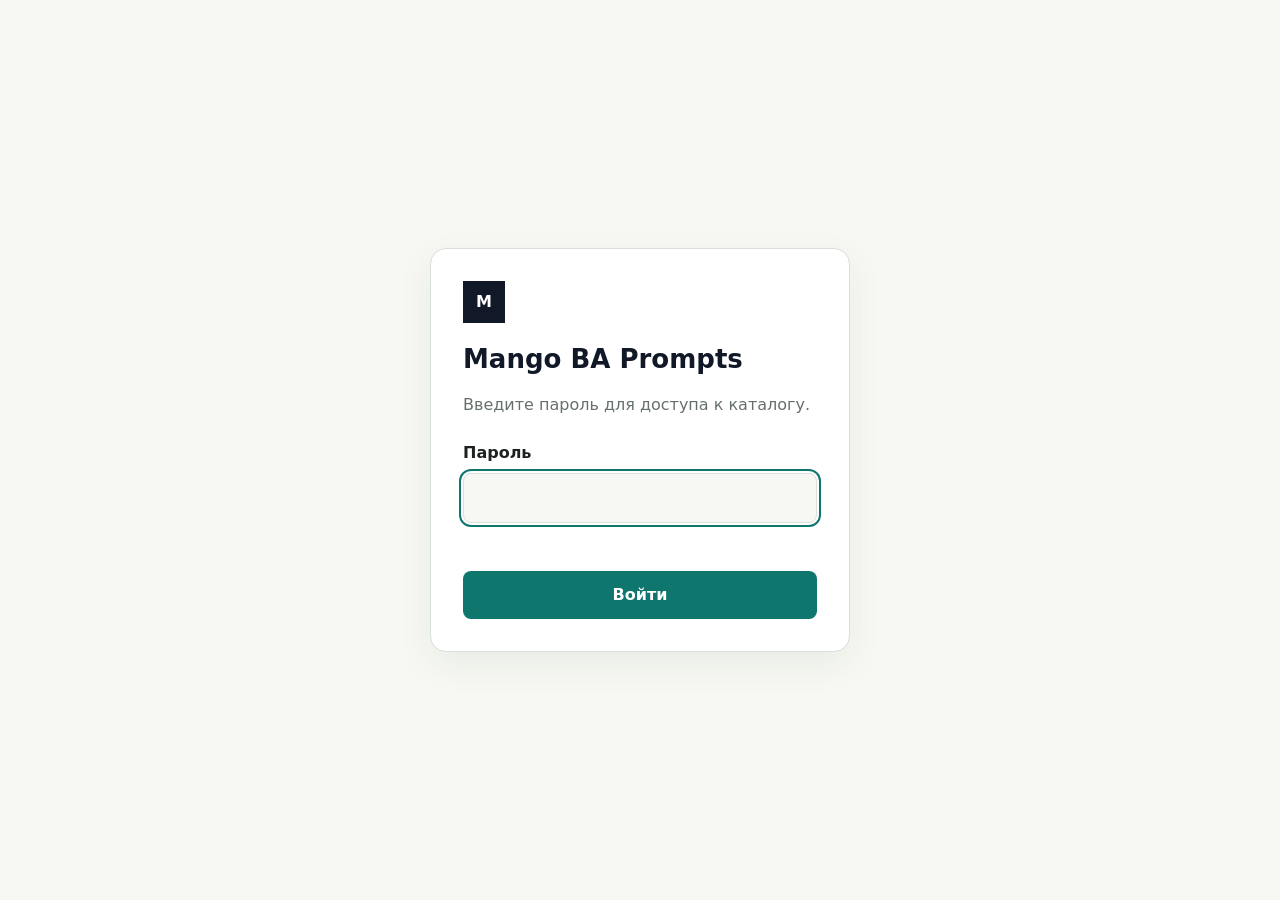
==== commit 53b39766: "deploy: update GitHub Pages" ====
--- a/index.html
+++ b/index.html
@@ -7,6 +7,7 @@
     <title>Mango BA Prompts</title>
     <link rel="icon" href="favicon.svg" type="image/svg+xml" />
     <link rel="stylesheet" href="styles.css" />
+    <link rel="stylesheet" href="standards.css" />
   </head>
   <body>
     <header class="topbar">
@@ -19,11 +20,9 @@
       </a>
       <nav class="topnav" id="topnav" aria-label="Разделы">
         <a href="#catalog" data-nav="catalog">Каталог</a>
+        <a href="https://g-ivan-a.github.io/mango_ba_prompts/#standards" data-nav="standards">Стандарты</a>
         <a href="#dashboard" data-nav="dashboard">Дашборд</a>
-        <a href="#roadmap" data-nav="roadmap">Roadmap</a>
         <a href="#processes" data-nav="processes">Процессы</a>
-        <a href="#patterns" data-nav="patterns">Паттерны</a>
-        <a href="reports/index.html">Отчёты</a>
         <button
           class="icon-button"
           id="site-logout"
@@ -190,43 +189,6 @@
       </section>
 
       <section
-        class="page-band processes-band"
-        id="processes"
-        data-page="processes"
-        aria-labelledby="processes-title"
-      >
-        <div class="section-head">
-          <div>
-            <p class="eyebrow">BA process map</p>
-            <h2 id="processes-title">Процессы БА</h2>
-          </div>
-          <a class="source-link" href="https://github.com/G-Ivan-A/mango_ba_prompts/blob/main/docs/ba-processes/00-index.md" target="_blank" rel="noreferrer">↗</a>
-        </div>
-        <div class="process-grid" id="process-grid"></div>
-      </section>
-
-      <section
-        class="page-band process-band"
-        id="process-tree-panel"
-        data-page="processes"
-        aria-labelledby="process-tree-heading"
-      >
-        <div class="section-head">
-          <div>
-            <p class="eyebrow">Подпроцессы с промптами</p>
-            <h2 id="process-tree-heading">Процессы и подпроцессы с промптами</h2>
-          </div>
-          <a class="source-link" href="https://github.com/G-Ivan-A/mango_ba_prompts/blob/main/docs/ba-processes/00-index.md" target="_blank" rel="noreferrer">↗</a>
-        </div>
-        <p class="process-note" id="process-note" aria-live="polite"></p>
-        <div class="process-actions" id="process-actions" hidden>
-          <button class="icon-button" id="process-expand" type="button">Развернуть все</button>
-          <button class="icon-button" id="process-collapse" type="button">Свернуть все</button>
-        </div>
-        <div class="process-tree" id="process-tree"></div>
-      </section>
-
-      <section
         class="page-band patterns-band"
         id="patterns"
         data-page="patterns"
@@ -240,6 +202,175 @@
           <a class="source-link" href="https://github.com/G-Ivan-A/mango_ba_prompts/blob/main/patterns/README.md" target="_blank" rel="noreferrer">↗</a>
         </div>
         <div class="pattern-grid" id="pattern-grid"></div>
+      </section>
+      <section class="page-band standards-band" id="standards" data-page="standards" aria-labelledby="standards-title" hidden>
+        <div class="standards-intro">
+          <p class="eyebrow">BCREQ · Памятка бизнес-аналитика</p>
+          <h1 id="standards-title">От задачи к проверяемым требованиям</h1>
+          <p class="standards-lead">Восемь разделов, их смысл и критерии приёмки. Откройте нужный раздел перед подготовкой BCREQ или используйте чек-листы для ревью.</p>
+          <div class="standards-facts" aria-label="Принципы проверки">
+            <span>01–08 · единая структура</span><span>Каждый вывод — с основанием</span><span>Гейты принимают люди</span>
+          </div>
+        </div>
+
+        <div class="standards-layout">
+          <nav class="standards-index" aria-label="Разделы стандарта BCREQ">
+            <p class="eyebrow">В этом документе</p>
+            <a href="https://g-ivan-a.github.io/mango_ba_prompts/#standards?section=1" data-standard-target="1"><span>01</span> Глоссарий</a>
+            <a href="https://g-ivan-a.github.io/mango_ba_prompts/#standards?section=2" data-standard-target="2"><span>02</span> Бизнес-контекст</a>
+            <a href="https://g-ivan-a.github.io/mango_ba_prompts/#standards?section=3" data-standard-target="3"><span>03</span> Функциональные требования</a>
+            <a href="https://g-ivan-a.github.io/mango_ba_prompts/#standards?section=4" data-standard-target="4"><span>04</span> Нефункциональные требования</a>
+            <a href="https://g-ivan-a.github.io/mango_ba_prompts/#standards?section=5" data-standard-target="5"><span>05</span> Описание решения</a>
+            <a href="https://g-ivan-a.github.io/mango_ba_prompts/#standards?section=6" data-standard-target="6"><span>06</span> Особенности и ограничения</a>
+            <a href="https://g-ivan-a.github.io/mango_ba_prompts/#standards?section=7" data-standard-target="7"><span>07</span> Пользовательские сценарии</a>
+            <a href="https://g-ivan-a.github.io/mango_ba_prompts/#standards?section=8" data-standard-target="8"><span>08</span> Дополнительные материалы</a>
+          </nav>
+
+          <div class="standards-content">
+            <div class="standards-workflow">
+              <h2>Что готовим на каждой стадии</h2>
+              <p>Один документ развивается по мере согласования. Наличие текста ещё не означает прохождение гейта.</p>
+              <div class="standards-stage-grid">
+                <div><strong>A-IN → Г-IN</strong><p>Вход: задача и материалы заказчика. Выход: термины, контекст, цель, границы и участники (разделы 1–2). БА подтверждает готовность к требованиям.</p></div>
+                <div><strong>A-CORE → Г-С1</strong><p>Вход: согласованный A-IN. Выход: ФТ, НФТ, UC без UI, матрица покрытия и предварительная оценка «от». Заказчик согласует требования, возвращает на уточнение или отказывает.</p></div>
+                <div><strong>A-WORK → Г-W</strong><p>Вход: согласованный A-CORE. Выход: детализация решения, ограничения, граничные UC, окончательная оценка. Владелец продукта, архитектор и руководитель КК согласуют переход к A-RELEASE.</p></div>
+              </div>
+              <p class="standards-note">Модель готовит рекомендации. Решения, оценки, возвраты и переходы фиксируют люди по <a href="https://github.com/G-Ivan-A/mango_ba_prompts/blob/main/docs/contracts/bcreq-stage-gates.md">контракту гейтов</a>. Предварительная оценка в Г-С1 — выбор действующего контракта; исходный PDF оставляет момент ранней оценки открытым. ОРР готовят в A-WORK после Г-С1. При уточнении БА выбирает стадию возврата; последующие разделы помечают устаревшими. Отказ останавливает переход.</p>
+              <details class="standard-detail"><summary>Общие критерии текста и решения о гейте</summary><p>В разделах 1, 3, 4 — полные однозначные формулировки: один пункт — одно определение или требование; у требования названы субъект, действие, объект и условие. В 2, 5 L1, 6 — короткий стиль: главное первым, одна мысль, до трёх предложений в абзаце, предложения до 20 слов; 21–25 слов — не более 10%, свыше 25 — нарушение. В 5 L2 — технические таблицы/контракты, в 7–8 — строки с ID и до двух предложений в ячейке. Термины единообразны, размытые слова без меры и источника исключены.</p><p>Без запроса, необходимого входа, доказательства существенного факта или при противоречии зависимая работа останавливается с вопросом и цитатами. Открытые вопросы — в 8.4. Для Г-С1 обязательны 100% покрытия и отсутствие блокирующих вопросов; перед Г-W выполнен Ш-В, замечания закрыты или приняты человеком, риски имеют владельцев. Модель не присваивает статус готовности. Полный чек-лист и правила — в <a href="https://github.com/G-Ivan-A/mango_ba_prompts/blob/main/standards/bcreq-sections/README.md">общем стандарте</a> и конституции.</p></details>
+            </div>
+
+            <article class="standard-card" id="standard-1" data-bcreq-section="1" tabindex="-1" aria-labelledby="standard-title-1">
+              <div class="standard-heading"><span class="standard-number">01</span><div><p class="eyebrow">A-IN · общий язык</p><h2 id="standard-title-1">Глоссарий</h2></div></div>
+              <p>Устраняет разные трактовки одного слова. Определение объясняет понятие через род и отличительный признак, а не повторяет его название.</p>
+              <h3>Принимаем, когда</h3>
+              <ul class="standard-checklist">
+                <li>Каждый предметный термин из разделов 2–6 определён; неиспользуемых терминов нет. Проверка: пройти текст и сопоставить вхождения со словарём.</li>
+                <li>У каждого термина — одно непротиворечивое определение в одном предложении и источник. Синонимы и сокращения явно связаны с основным термином.</li>
+                <li>Формулировки БА и заказчика сохранены. Расхождение с отраслевым словарём показано как рекомендация S1–S3 с обоснованием; замену утверждает БА.</li>
+              </ul>
+              <details class="standard-detail"><summary>Как проверить на примере</summary><p>«Очередь — это очередь звонков» не раскрывает понятие. Учебный шаблон: «Очередь обращений — упорядоченная группа обращений, ожидающих назначения исполнителя». Определение должно соответствовать источникам конкретного продукта.</p></details>
+              <p class="standard-sources">Основание: <a href="https://github.com/G-Ivan-A/mango_ba_prompts/blob/main/standards/bcreq-sections/01-glossary.md">стандарт раздела 1</a> · <a href="https://cpre.ireb.org/en/downloads-and-resources/glossary">IREB: glossary, ambiguity</a></p>
+            </article>
+
+            <article class="standard-card" id="standard-2" data-bcreq-section="2" tabindex="-1" aria-labelledby="standard-title-2">
+              <div class="standard-heading"><span class="standard-number">02</span><div><p class="eyebrow">A-IN · зачем и в каких границах</p><h2 id="standard-title-2">Бизнес-контекст</h2></div></div>
+              <p>Связывает наблюдаемую проблему, желаемый результат и объём задачи. Контекст описывает текущую работу, а не заранее выбранный способ реализации.</p>
+              <dl class="standard-definitions">
+                <div><dt>Измеримая цель</dt><dd>Результат, достижение которого можно проверить наблюдением или измерением. Практическая проверка: показатель/наблюдаемый результат, целевое значение, срок или условия и источник проверки. Исходное значение указывают, если известно; чисел без источника не добавляют. Этот чек-лист операционализирует BABOK, а не цитирует готовое определение.</dd></div>
+                <div><dt>Включено / Не включено</dt><dd>Граница ответственности задачи: какие результаты и изменения обязаны появиться и какие соседние результаты сознательно исключены. Это не список технических компонентов. arc42 дополняет границу окружением: участники, внешние системы и взаимодействия.</dd></div>
+              </dl>
+              <h3>Принимаем, когда</h3>
+              <ul class="standard-checklist">
+                <li>2.1 называет участников и текущий сценарий в 1–3 предложениях; 2.2 сохраняет проблему словами заказчика. Оба утверждения имеют источник.</li>
+                <li>2.3 формулирует цель одной фразой; понятно, какое свидетельство подтвердит результат. Неизвестная метрика, порог или срок вынесены в вопросы 8.4, а не придуманы.</li>
+                <li>2.4.1 перечисляет атомарные включённые результаты и охватывает документацию, тестирование и вывод в эксплуатацию. 2.4.2 явно фиксирует исключения. Каждый пункт можно однозначно проверить на принадлежность объёму; противоречий между списками нет.</li>
+                <li>Платформенные и версионные границы новых задач находятся в 2.4.2. В 2.5 при двух и более продуктах есть реестр продуктов и заинтересованных сторон; для одного — явная строка. Основной текст — до 250 слов без реестра.</li>
+              </ul>
+              <details class="standard-detail"><summary>Учебный пример цели и границы</summary><p>«Ускорить работу» не задаёт проверку. Шаблон: «К [дате] снизить [показатель] с [подтверждённого значения] до [согласованного порога] по [источнику измерения]». Скобки — вопросы к заказчику. Включено: изменение выбранного сценария; не включено: перенос исторических данных, если это подтверждено границами задачи.</p></details>
+              <p class="standard-sources">Основание: <a href="https://github.com/G-Ivan-A/mango_ba_prompts/blob/main/standards/bcreq-sections/02-business-context.md">стандарт раздела 2</a> · <a href="https://www.iiba.org/knowledgehub/business-analysis-body-of-knowledge-babok-guide/6-strategy-analysis/6-2-define-future-state/">BABOK 6.2: будущее состояние и цели</a> · <a href="https://docs.arc42.org/section-3/">arc42: context and scope</a></p>
+            </article>
+
+            <article class="standard-card" id="standard-3" data-bcreq-section="3" tabindex="-1" aria-labelledby="standard-title-3">
+              <div class="standard-heading"><span class="standard-number">03</span><div><p class="eyebrow">A-CORE · что должно измениться</p><h2 id="standard-title-3">Функциональные требования</h2></div></div>
+              <dl class="standard-definitions">
+                <div><dt>Дельта</dt><dd>Разница между подтверждённым существующим поведением и требуемым: что добавляется, меняется или удаляется. Неизменяемую функцию не переписывают как новую. Если As-Is неизвестен, фиксируют пробел; новую функциональность явно помечают.</dd></div>
+                <div><dt>Необходимо и достаточно</dt><dd>Необходимо: у каждого ФТ есть основание в запросе, пункте 2.4.1 или решении БА; удаление ФТ оставило бы нужное поведение непокрытым. Достаточно: все включённые результаты покрыты ФТ либо явно отнесены «→ раздел 5», а каждое ФТ имеет проверяемый сценарий. Это рабочая проверка полноты относительно согласованных границ, а не доказательство отсутствия любых будущих потребностей.</dd></div>
+                <div><dt>5±2</dt><dd>Локальная эвристика: 3–7 верхнеуровневых групп по бизнес-возможности. Более 7 — сначала сгруппировать; если групп всё ещё больше семи, предложить БА декомпозицию. 1–2 реальные группы допустимы с обоснованием. Не нужно придумывать требования ради количества. Это не универсальная норма IREB и не доказательство качества.</dd></div>
+                <div><dt>EARS</dt><dd>Шаблон уменьшает неоднозначность: «Когда [событие], система должна [реакция]»; «Пока [состояние]…»; «Если [нежелательное событие], то…»; «При наличии [опции]…». Безусловное требование: «Система должна…». Условие, субъект и наблюдаемый результат должны быть явными.</dd></div>
+              </dl>
+              <h3>Принимаем, когда</h3>
+              <ul class="standard-checklist">
+                <li>Каждое ФТ проходит четыре фильтра: дельта для доработки (В-Д), трассировка к 2.4.1 или запросу, единичность и чистота (без UI, архитектуры, НФТ). В новой разработке (В-Н) фильтр дельты не применяется; вариант подтверждён флагом «вариант: new» в Промпте 0. Неизвестный As-Is блокирует зависимое ФТ до уточнения.</li>
+                <li>У ФТ есть уникальный ID и проверяемое поведение; EARS выбран по типу условия. Несколько независимых реакций разделены, слова «удобно» и «быстро» заменены проверяемым результатом или НФТ.</li>
+                <li>Матрица «пункт 2.4.1 → ФТ или раздел 5» не имеет пустых включённых результатов и ФТ без основания. Поддерживающее изменение, не являющееся запросом заказчика, обозначено «→ раздел 5».</li>
+                <li>При нескольких продуктах группы организованы по бизнес-возможности в одном документе. Для В-Н используется Capability → Feature и 5±2 внутри Capability. Отклонение от 3–7 объяснено; если после группировки остаётся более семи, предложена декомпозиция БА. Отраслевые дополнения вынесены отдельно с источником и последствием отказа, не включены без решения БА.</li>
+              </ul>
+              <details class="standard-detail"><summary>Учебный пример EARS и дельты</summary><p>Было: пользователь не получает подтверждения. Требуется: «Когда пользователь завершает [согласованное действие], система должна показать подтверждение результата». Способ и место показа уточняются в решении. Если существование функции не проверено, «было» остаётся вопросом, а не фактом.</p></details>
+              <p class="standard-sources">Основание: <a href="https://github.com/G-Ivan-A/mango_ba_prompts/blob/main/standards/bcreq-sections/03-functional-requirements.md">стандарт раздела 3</a> · <a href="https://alistairmavin.com/ears/">EARS: авторское описание шаблонов</a> · <a href="https://cpre.ireb.org/en/downloads-and-resources/glossary">IREB: completeness, necessity, traceability</a></p>
+            </article>
+
+            <article class="standard-card" id="standard-4" data-bcreq-section="4" tabindex="-1" aria-labelledby="standard-title-4">
+              <div class="standard-heading"><span class="standard-number">04</span><div><p class="eyebrow">A-CORE · насколько хорошо</p><h2 id="standard-title-4">Нефункциональные требования</h2></div></div>
+              <dl class="standard-definitions">
+                <div><dt>Характеристики качества</dt><dd>Свойства, по которым оценивают качество продукта. ISO/IEC 25010:2023 выделяет девять: функциональная пригодность, эффективность производительности, совместимость, способность к взаимодействию с пользователем (interaction capability), надёжность, защищённость, сопровождаемость, гибкость и безопасность (safety). Характеристика — категория оценки; измеримый порог задаёт конкретное НФТ.</dd></div>
+              </dl>
+              <h3>Принимаем, когда</h3>
+              <ul class="standard-checklist">
+                <li>Каждое НФТ содержит пять элементов: характеристика качества, метрика, порог, условия измерения и источник. Проверяющий понимает, как подтвердить или опровергнуть выполнение.</li>
+                <li>Требования взяты из входных данных. Наличие девяти характеристик не обязывает выдумывать по требованию на каждую; типовые SLA и процентили без источника не подставлены.</li>
+                <li>Если НФТ отсутствуют, заголовок раздела сохранён и сформулировано не более пяти вопросов. Неизвестный порог отмечен в 8.4; вопрос не выдан за согласованное НФТ.</li>
+              </ul>
+              <details class="standard-detail"><summary>Как сделать НФТ проверяемым</summary><p>«Система отвечает быстро» не проверяется. Шаблон: «При [нагрузке и окружении] [метрика времени] не превышает [порог] по [методу измерения]; источник — [согласованный документ]». Все значения получают из задачи; это не готовый SLA.</p></details>
+              <p class="standard-sources">Основание: <a href="https://github.com/G-Ivan-A/mango_ba_prompts/blob/main/standards/bcreq-sections/04-non-functional-requirements.md">стандарт раздела 4</a> · <a href="https://www.iso.org/standard/78176.html">ISO/IEC 25010:2023: модель качества продукта</a></p>
+            </article>
+
+            <article class="standard-card" id="standard-5" data-bcreq-section="5" tabindex="-1" aria-labelledby="standard-title-5">
+              <div class="standard-heading"><span class="standard-number">05</span><div><p class="eyebrow">A-WORK · как реализуем поведение</p><h2 id="standard-title-5">Описание решения (ОРР)</h2></div></div>
+              <dl class="standard-definitions">
+                <div><dt>L1 ФДР</dt><dd>Функциональный дизайн решения: кто, где, что делает и какой получает результат в пользовательском процессе. Обязателен; показывает контекст и внешние взаимодействия, без API, БД, очередей и имён сервисов. Контекстная диаграмма C4 L1 помогает показать границу системы.</dd></div>
+                <div><dt>L2 ТС</dt><dd>Техническая спецификация: дельта контейнеров/сервисов, контрактов и данных, необходимая для реализации. Добавляется по решению БА в режиме L1+L2; при API или нескольких продуктах рекомендуется. L1/L2 — слои локального BCREQ, а не буквальные уровни всей модели C4; C4 container diagram — один из инструментов L2.</dd></div>
+                <div><dt>ФТ ↔ ОРР ↔ UC</dt><dd>Трассируемость — возможность пройти по идентификаторам от требования к реализующему его фрагменту решения и проверяющему сценарию, а затем обратно. Связи позволяют оценить покрытие и последствия изменения; совпадение формулировок не заменяет явную ссылку.</dd></div>
+              </dl>
+              <h3>Принимаем, когда</h3>
+              <ul class="standard-checklist">
+                <li>Г-С1 пройден человеком; L1 есть для каждого ФТ и дополнения «→ раздел 5»: видны участник, место в процессе, действие, результат и граница системы. Объём L1 — до 900 слов; детали реализации не смешаны с поведением.</li>
+                <li>Если выбран L2, перечислены только изменяемые элементы, add/change/delete контрактов OpenAPI/AsyncAPI, совместимость, изменения данных, миграция и хранение — где применимо. Неизвестные интерфейсы запрошены, а не восстановлены из догадок.</li>
+                <li>В режиме только L1 явно написано «L2 — на стороне команды разработки». Решение БА о глубине зафиксировано; совместное ФТ описано в L1 один раз, в L2 — обе стороны стыка и контракт. Если выбран альтернативный TM Forum ODA по условиям композиции, L2 использует ODA и TMF Open API; L1 сохраняется.</li>
+                <li>У каждого ФТ есть ссылки на ОРР и UC, у каждого изменяемого фрагмента ОРР — обратное основание. По выбранному ID ревьюер находит всю цепочку без поиска по свободному тексту.</li>
+              </ul>
+              <p class="standard-sources">Основание: <a href="https://github.com/G-Ivan-A/mango_ba_prompts/blob/main/standards/bcreq-sections/05-solution-description.md">стандарт раздела 5</a> · <a href="https://c4model.com/diagrams/system-context">C4: system context</a> · <a href="https://c4model.com/diagrams/container">C4: container</a> · <a href="https://cpre.ireb.org/en/downloads-and-resources/glossary">IREB: traceability</a></p>
+            </article>
+
+            <article class="standard-card" id="standard-6" data-bcreq-section="6" tabindex="-1" aria-labelledby="standard-title-6">
+              <div class="standard-heading"><span class="standard-number">06</span><div><p class="eyebrow">A-WORK · условия реализации</p><h2 id="standard-title-6">Особенности реализации и ограничения</h2></div></div>
+              <p>Ограничение — заданное извне условие, сужающее пространство допустимых решений. Предпочтение команды без обязательного основания не становится ограничением.</p>
+              <h3>Принимаем, когда</h3>
+              <ul class="standard-checklist">
+                <li>Каждая особенность ссылается на относящееся к ней решение в разделе 5. Вместо повторного технического описания — ссылка и значимое следствие.</li>
+                <li>У каждого ограничения есть условие, источник и последствие для заказчика. Новые платформенные/версионные границы отражены в 2.4.2; для legacy-документов допускается 6.2 по решению БА со ссылкой из 2.4.2. Невыполнимое из-за ограничения ФТ/НФТ возвращается на уточнение в A-CORE.</li>
+                <li>6.1 и 6.2 разделены; пустой подраздел явно помечен «нет». Текст не превышает 250 слов, предложения — до 20 слов по правилам короткого стиля; неизвестные условия вынесены в 8.4. Пункт содержит факт и последствие.</li>
+              </ul>
+              <p class="standard-sources">Основание: <a href="https://github.com/G-Ivan-A/mango_ba_prompts/blob/main/standards/bcreq-sections/06-implementation-constraints.md">стандарт раздела 6</a> · <a href="https://cpre.ireb.org/en/downloads-and-resources/glossary">IREB: constraint</a></p>
+            </article>
+
+            <article class="standard-card" id="standard-7" data-bcreq-section="7" tabindex="-1" aria-labelledby="standard-title-7">
+              <div class="standard-heading"><span class="standard-number">07</span><div><p class="eyebrow">A-CORE → A-WORK · проверяем поведение</p><h2 id="standard-title-7">UC, матрица покрытия, граничные кейсы</h2></div></div>
+              <p>UC описывает взаимодействие участника с системой ради наблюдаемого результата: предусловия, основной ход, альтернативы и постусловия. Раздел служит внутренней проверке, заказчику его не отправляют.</p>
+              <dl class="standard-definitions">
+                <div><dt>100% покрытия ФТ через UC</dt><dd>Для каждого ФТ есть хотя бы один связанный UC. Расчёт: число ФТ с UC / общее число ФТ × 100%. Например, 4 из 5 = 80% — одно требование не покрыто. При нуле ФТ пишут «не применимо / требования не определены», а не 100%. Покрытие связями не доказывает полноту ветвей и не означает успешное выполнение тестов.</dd></div>
+              </dl>
+              <h3>Принимаем, когда</h3>
+              <ul class="standard-checklist">
+                <li>У каждого UC есть ID, актор, предусловие, основной поток до семи шагов, альтернативы, результат, ФТ и класс. Шаги наблюдаемы и последовательны.</li>
+                <li>Матрица содержит каждое ФТ; пустых связей нет, покрытие равно 100%. Каждый UC класса «влияет» связан хотя бы с одним ФТ; классы «не влияет» и «что ещё предусмотреть» явно объяснены.</li>
+                <li>На первом проходе A-CORE сценарии описывают поведение без UI. На втором A-WORK после раздела 5 добавлены подтверждённые UI/API-границы, ошибки и стыки через оба продукта. Использованы граничные значения, классы эквивалентности и переходы состояний.</li>
+                <li>Класс «не влияет» сохранён с доказательством проверки; «что ещё предусмотреть» ведёт в вопросы 8.4 или рекомендации БА. Нет дублей UC, отличающихся только актором без изменения поведения. Связи с ОРР и ФТ позволяют проверить результат и альтернативы.</li>
+              </ul>
+              <p class="standard-sources">Основание: <a href="https://github.com/G-Ivan-A/mango_ba_prompts/blob/main/standards/bcreq-sections/07-use-cases.md">стандарт раздела 7</a> · <a href="https://cpre.ireb.org/en/downloads-and-resources/glossary">IREB: use case, coverage, traceability</a></p>
+            </article>
+
+            <article class="standard-card" id="standard-8" data-bcreq-section="8" tabindex="-1" aria-labelledby="standard-title-8">
+              <div class="standard-heading"><span class="standard-number">08</span><div><p class="eyebrow">Все стадии · решения и открытые вопросы</p><h2 id="standard-title-8">Дополнительные разделы</h2></div></div>
+              <p>Сохраняет основания, риски, зависимости и договорённости. Критерий приёмки — условие, по которому уполномоченный участник решает, приемлем ли результат; это не отметка «раздел заполнен».</p>
+              <h3>Принимаем, когда</h3>
+              <ul class="standard-checklist">
+                <li>8.1 описывает каждый риск через причину → событие → последствие, вероятность, влияние, меру, владельца и источник. Нет владельца или меры — есть вопрос в 8.4.</li>
+                <li>8.2 называет зависимость и что она блокирует; её статус подтверждён человеком. Техническая гипотеза не выдана за договорённость смежной команды.</li>
+                <li>8.3 связывает критерии приёмки с ФТ/НФТ: Given — условия, When — действие, Then — наблюдаемый результат; допустимо проверяемое утверждение с числом. Указаны способ проверки и принимающий; критерий можно признать выполненным или невыполненным.</li>
+                <li>В 8.4 у каждого вопроса есть адресат, срок и ответ либо явное «нет ответа». В 8.5 решения и гейты имеют автора, дату и свидетельство; модель не согласует документ за человека.</li>
+              </ul>
+              <p class="standard-sources">Основание: <a href="https://github.com/G-Ivan-A/mango_ba_prompts/blob/main/standards/bcreq-sections/08-supplementary.md">стандарт раздела 8</a> · <a href="https://cpre.ireb.org/en/downloads-and-resources/glossary">IREB: acceptance criterion, risk</a></p>
+            </article>
+
+            <aside class="standards-provenance" aria-labelledby="standards-sources-title">
+              <h2 id="standards-sources-title">Как читать эту памятку</h2>
+              <p>Нормативная основа — <a href="https://github.com/G-Ivan-A/mango_ba_prompts/blob/main/standards/bcreq-composition-standard.md">состав BCREQ</a>, восемь стандартов разделов и <a href="https://github.com/G-Ivan-A/mango_ba_prompts/blob/main/prompts/bcreq-constitution-governance-oneshot.md">конституция</a>. Отраслевые источники объясняют понятия; локальные лимиты, гейты и группировка 5±2 заданы стандартами проекта. Памятка не изменяет их.</p>
+              <p><a href="https://github.com/user-attachments/files/33892143/KK-289887877-231026-2259-652.pdf">Исходный PDF согласования</a> определяет ход A-IN → A-CORE → A-WORK и возвраты, но оставляет критерии приёмки нераскрытыми и использует историческую нумерацию. Здесь применён текущий канон из восьми разделов; критерии раскрыты по действующим стандартам и указанным первичным источникам.</p>
+              <p><a href="https://github.com/user-attachments/files/33964744/3.txt">Исторический диалог</a> уточняет задачу памятки: раскрыть смысл критериев, а не только перечислить разделы. Для измеримой цели использован BABOK 6.2; практический шаблон проверки обозначен как адаптация. Учебные примеры не устанавливают поведение продукта или новые нормативы.</p>
+              <p class="standards-note">Если источника не хватает или данные противоречат друг другу, зафиксируйте пробел в 8.4 и запросите решение БА. Неподтверждённые метрики, поведение продукта и прохождение гейтов не становятся фактами.</p>
+            </aside>
+          </div>
+        </div>
       </section>
     </main>
 
--- a/styles.css
+++ b/styles.css
@@ -1812,13 +1812,14 @@
 
   .topnav {
     width: 100%;
+    flex-wrap: wrap;
     justify-content: stretch;
   }
 
   .topnav a {
-    flex: 1 1 0;
+    flex: 1 1 auto;
     justify-content: center;
-    min-width: 0;
+    min-width: max-content;
   }
 
   .section-head {
@@ -1858,10 +1859,6 @@
     white-space: normal;
   }
 
-  .topnav {
-    flex-wrap: wrap;
-  }
-
   .phase-metrics {
     grid-template-columns: 1fr;
   }
--- a/standards.css
+++ b/standards.css
@@ -0,0 +1,254 @@
+/* Памятка BCREQ: изолированные стили, общие токены темы из styles.css. */
+.standards-band {
+  background: var(--bg);
+}
+
+.standards-intro,
+.standards-layout {
+  width: min(1240px, 100%);
+  margin: 0 auto;
+}
+
+.standards-intro h1 {
+  max-width: 780px;
+  font-size: clamp(2rem, 4vw, 3.3rem);
+}
+
+.standards-lead {
+  max-width: 760px;
+  margin: 20px 0;
+  color: var(--muted);
+  font-size: 1.1rem;
+}
+
+.standards-facts {
+  display: flex;
+  flex-wrap: wrap;
+  gap: 8px 24px;
+  padding: 16px 0 28px;
+  border-bottom: 1px solid var(--border);
+  color: var(--teal);
+  font-size: 0.85rem;
+  font-weight: 650;
+}
+
+.standards-layout {
+  display: grid;
+  grid-template-columns: 240px minmax(0, 1fr);
+  align-items: start;
+  gap: 32px;
+  padding-top: 32px;
+}
+
+.standards-index {
+  position: sticky;
+  top: 100px;
+  display: grid;
+  gap: 4px;
+}
+
+.standards-index a {
+  display: flex;
+  gap: 12px;
+  padding: 10px 8px;
+  border-radius: 4px;
+  font-size: 0.88rem;
+  text-decoration: none;
+}
+
+.standards-index a span {
+  color: var(--teal);
+  font-variant-numeric: tabular-nums;
+}
+
+.standards-index a:hover {
+  background: var(--surface-strong);
+}
+
+.standards-content {
+  min-width: 0;
+}
+
+.standards-content h2 {
+  font-size: clamp(1.3rem, 2.2vw, 1.7rem);
+  line-height: 1.25;
+}
+
+.standards-content h3 {
+  margin: 26px 0 12px;
+  font-size: 1rem;
+}
+
+.standards-content p {
+  margin: 14px 0;
+}
+
+.standards-content a {
+  color: var(--teal);
+  text-underline-offset: 3px;
+  overflow-wrap: anywhere;
+}
+
+.standards-workflow {
+  margin-bottom: 28px;
+  padding: 24px;
+  border: 1px solid var(--border);
+  border-top: 3px solid var(--teal);
+  background: var(--surface-strong);
+}
+
+.standards-stage-grid {
+  display: grid;
+  grid-template-columns: repeat(3, minmax(0, 1fr));
+  gap: 20px;
+  padding-top: 12px;
+  font-size: 0.88rem;
+}
+
+.standards-stage-grid strong {
+  color: var(--teal);
+}
+
+.standards-note {
+  color: var(--muted);
+  font-size: 0.85rem;
+}
+
+.standard-card {
+  margin-bottom: 24px;
+  padding: clamp(20px, 3vw, 32px);
+  border: 1px solid var(--border);
+  background: var(--surface);
+  scroll-margin-top: 100px;
+}
+
+.standard-heading {
+  display: flex;
+  align-items: flex-start;
+  gap: 16px;
+}
+
+.standard-number {
+  display: grid;
+  place-items: center;
+  flex: 0 0 42px;
+  height: 42px;
+  background: var(--surface-strong);
+  color: var(--teal);
+  font-size: 1.1rem;
+  font-weight: 750;
+}
+
+.standard-heading .eyebrow {
+  margin: 0 0 6px;
+  font-size: 0.68rem;
+}
+
+.standard-definitions {
+  margin: 24px 0;
+}
+
+.standard-definitions div {
+  margin-bottom: 14px;
+  padding-left: 16px;
+  border-left: 2px solid var(--border);
+}
+
+.standard-definitions dt {
+  margin-bottom: 4px;
+  font-weight: 750;
+}
+
+.standard-definitions dd {
+  margin: 0;
+}
+
+.standard-checklist {
+  margin: 0;
+  padding: 0;
+  list-style: none;
+}
+
+.standard-checklist li {
+  position: relative;
+  padding: 0 0 16px 28px;
+  overflow-wrap: anywhere;
+}
+
+.standard-checklist li::before {
+  position: absolute;
+  top: 0.35em;
+  left: 0;
+  width: 12px;
+  height: 12px;
+  border: 1px solid var(--teal);
+  border-radius: 2px;
+  content: "";
+}
+
+.standard-detail {
+  padding: 14px 16px;
+  background: var(--surface-strong);
+  font-size: 0.9rem;
+}
+
+.standard-detail summary {
+  cursor: pointer;
+  font-weight: 650;
+}
+
+.standard-sources {
+  padding-top: 16px;
+  border-top: 1px solid var(--border);
+  color: var(--muted);
+  font-size: 0.8rem;
+}
+
+.standards-provenance {
+  padding: 24px 0;
+  font-size: 0.9rem;
+}
+
+.standards-band :focus-visible {
+  outline: 2px solid var(--teal);
+  outline-offset: 4px;
+}
+
+@media (max-width: 1080px) {
+  .standards-layout {
+    grid-template-columns: 1fr;
+    gap: 24px;
+  }
+  .standards-index {
+    position: static;
+    grid-template-columns: repeat(2, minmax(0, 1fr));
+  }
+  .standards-index > p {
+    grid-column: 1 / -1;
+  }
+}
+
+@media (max-width: 720px) {
+  .standards-stage-grid {
+    grid-template-columns: 1fr;
+    gap: 12px;
+  }
+  .standards-stage-grid p {
+    margin-bottom: 0;
+  }
+  .standard-card {
+    scroll-margin-top: 150px;
+  }
+}
+
+@media (max-width: 440px) {
+  .standards-index {
+    grid-template-columns: 1fr;
+  }
+}
+
+@media (prefers-reduced-motion: reduce) {
+  html:has(.standards-band:not([hidden])) {
+    scroll-behavior: auto;
+  }
+}
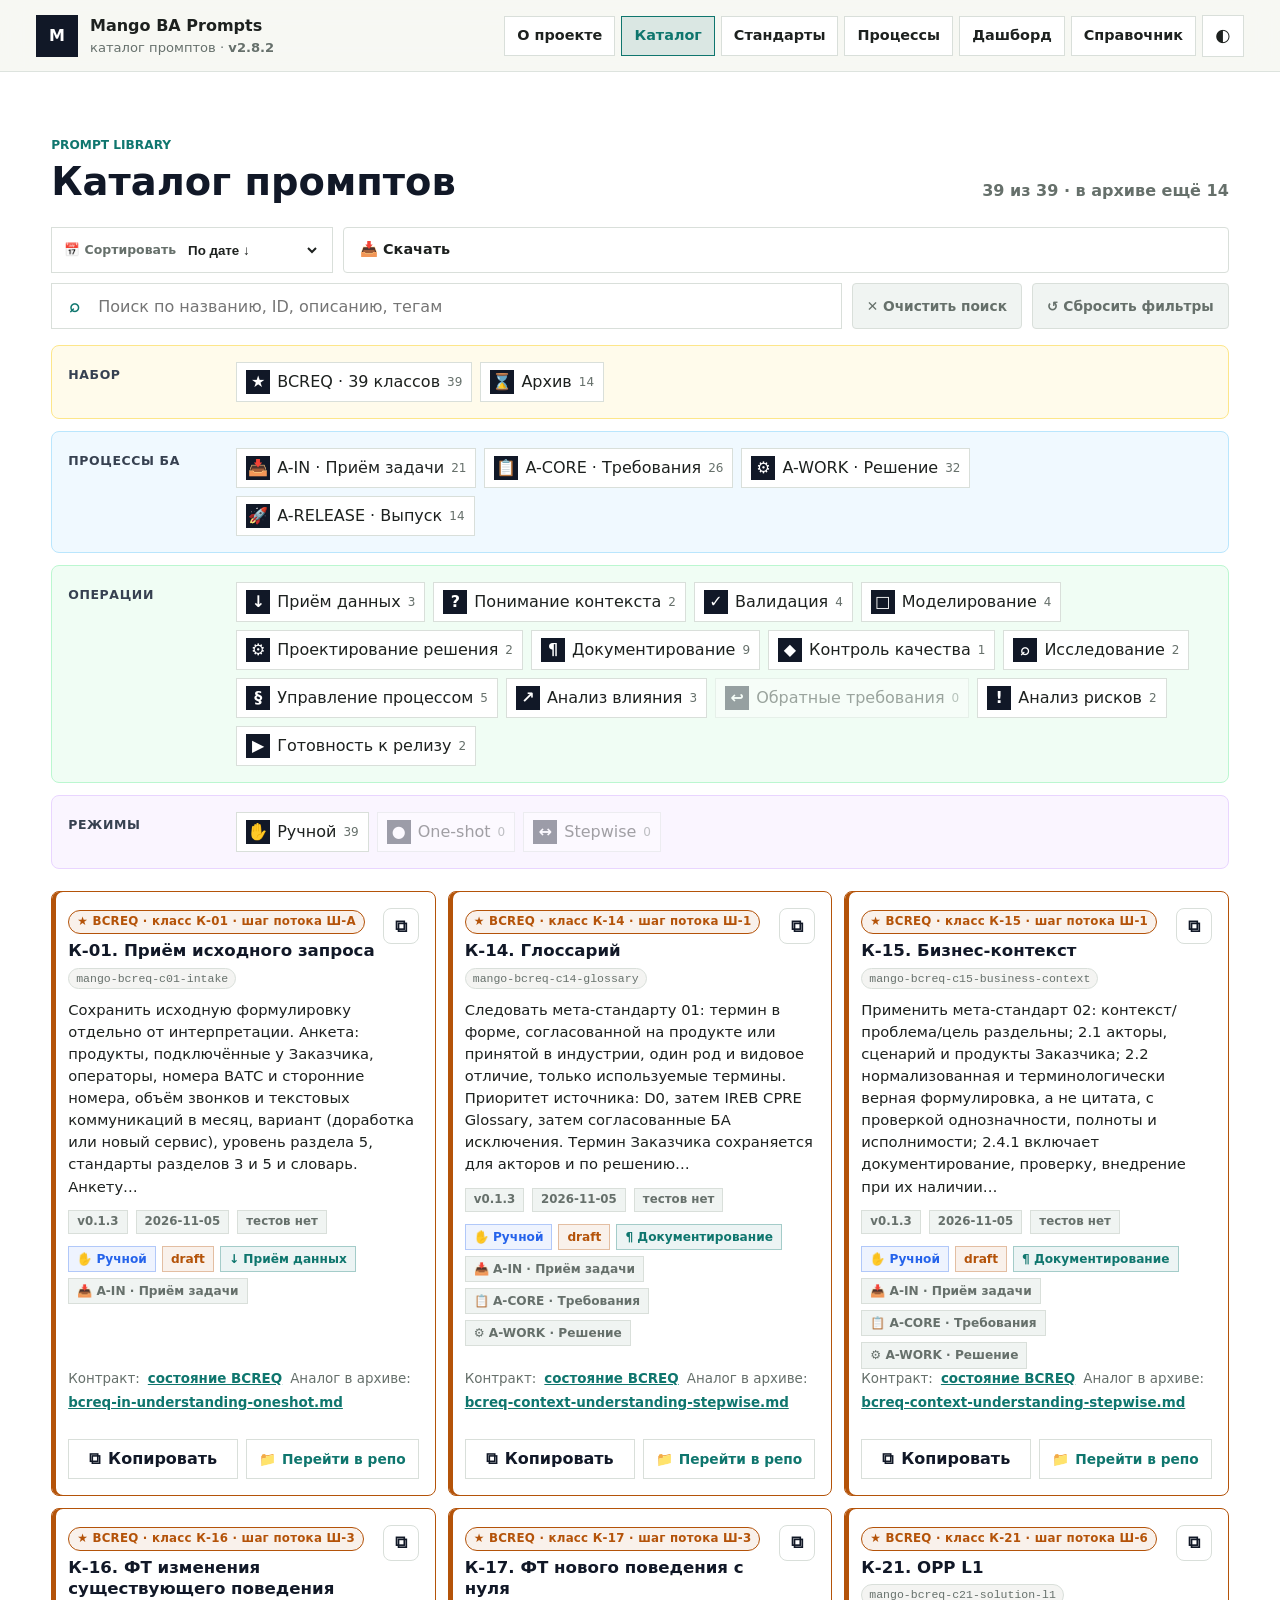
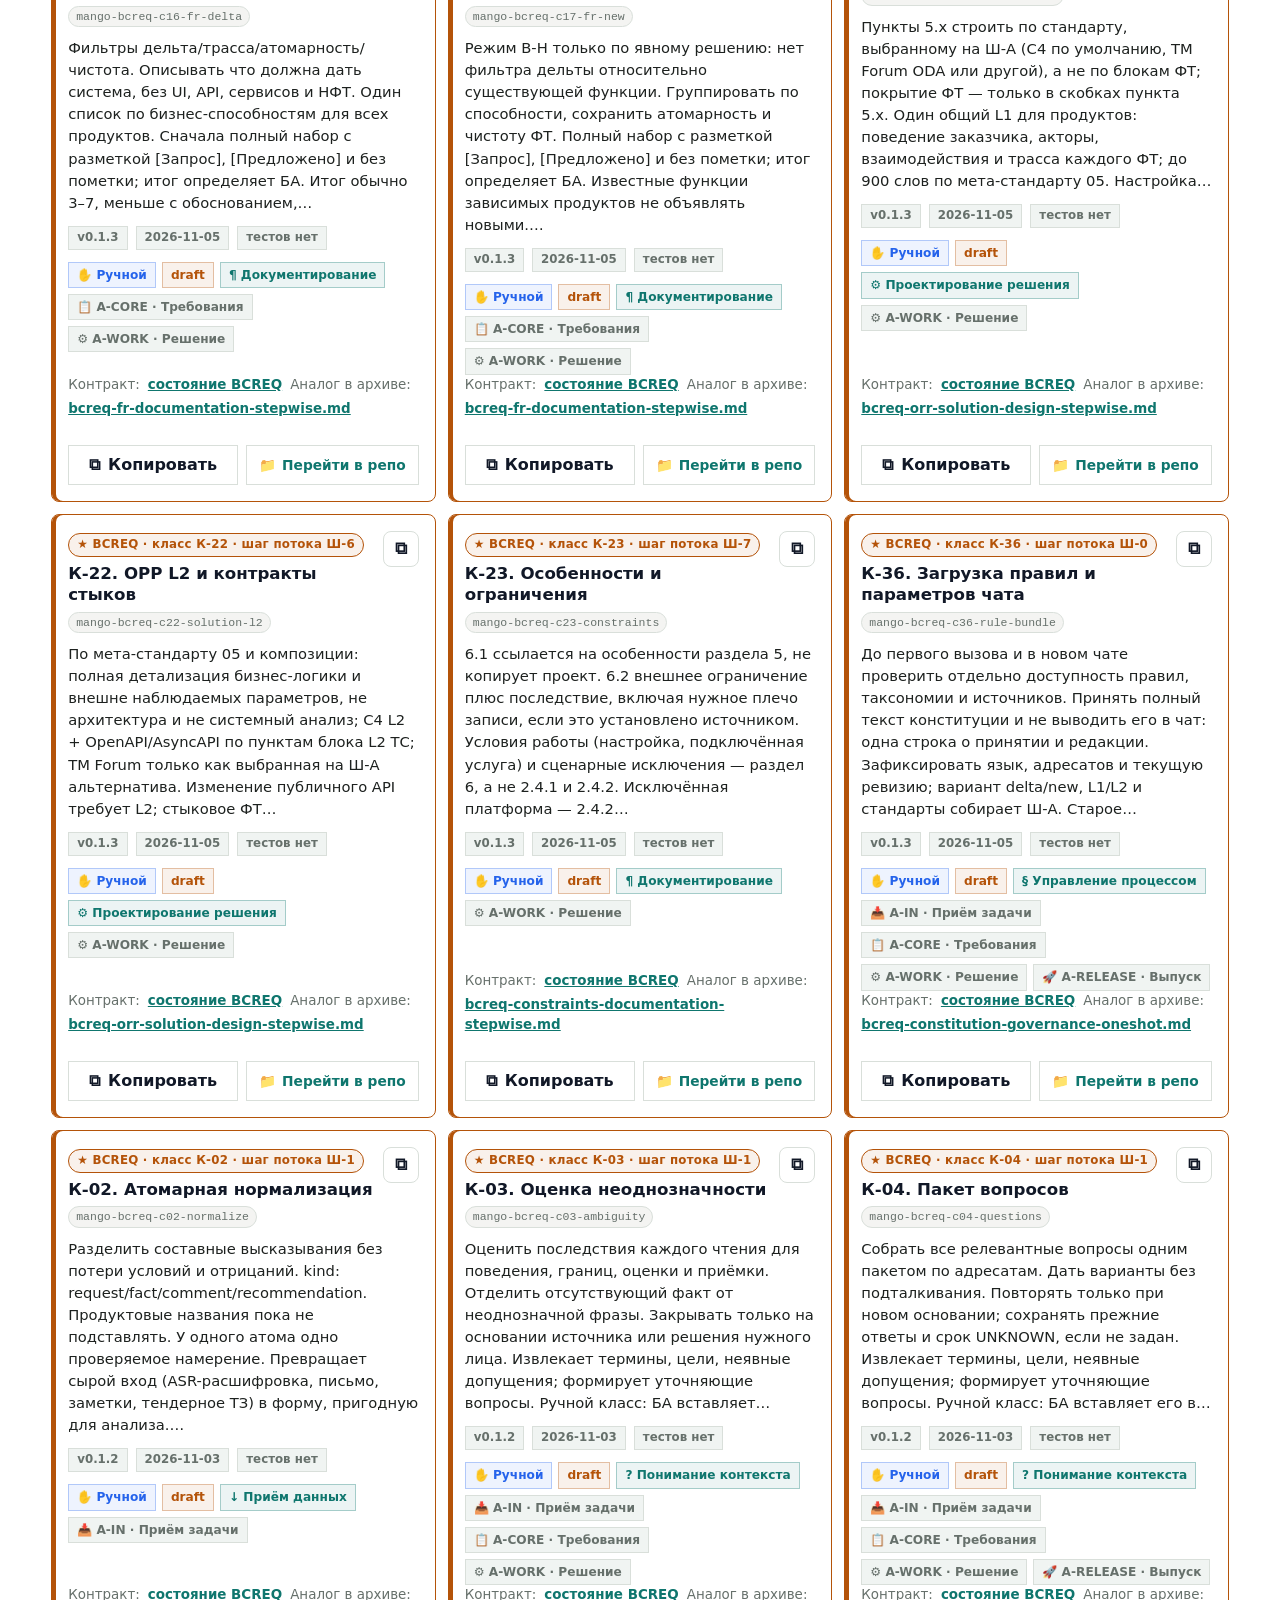
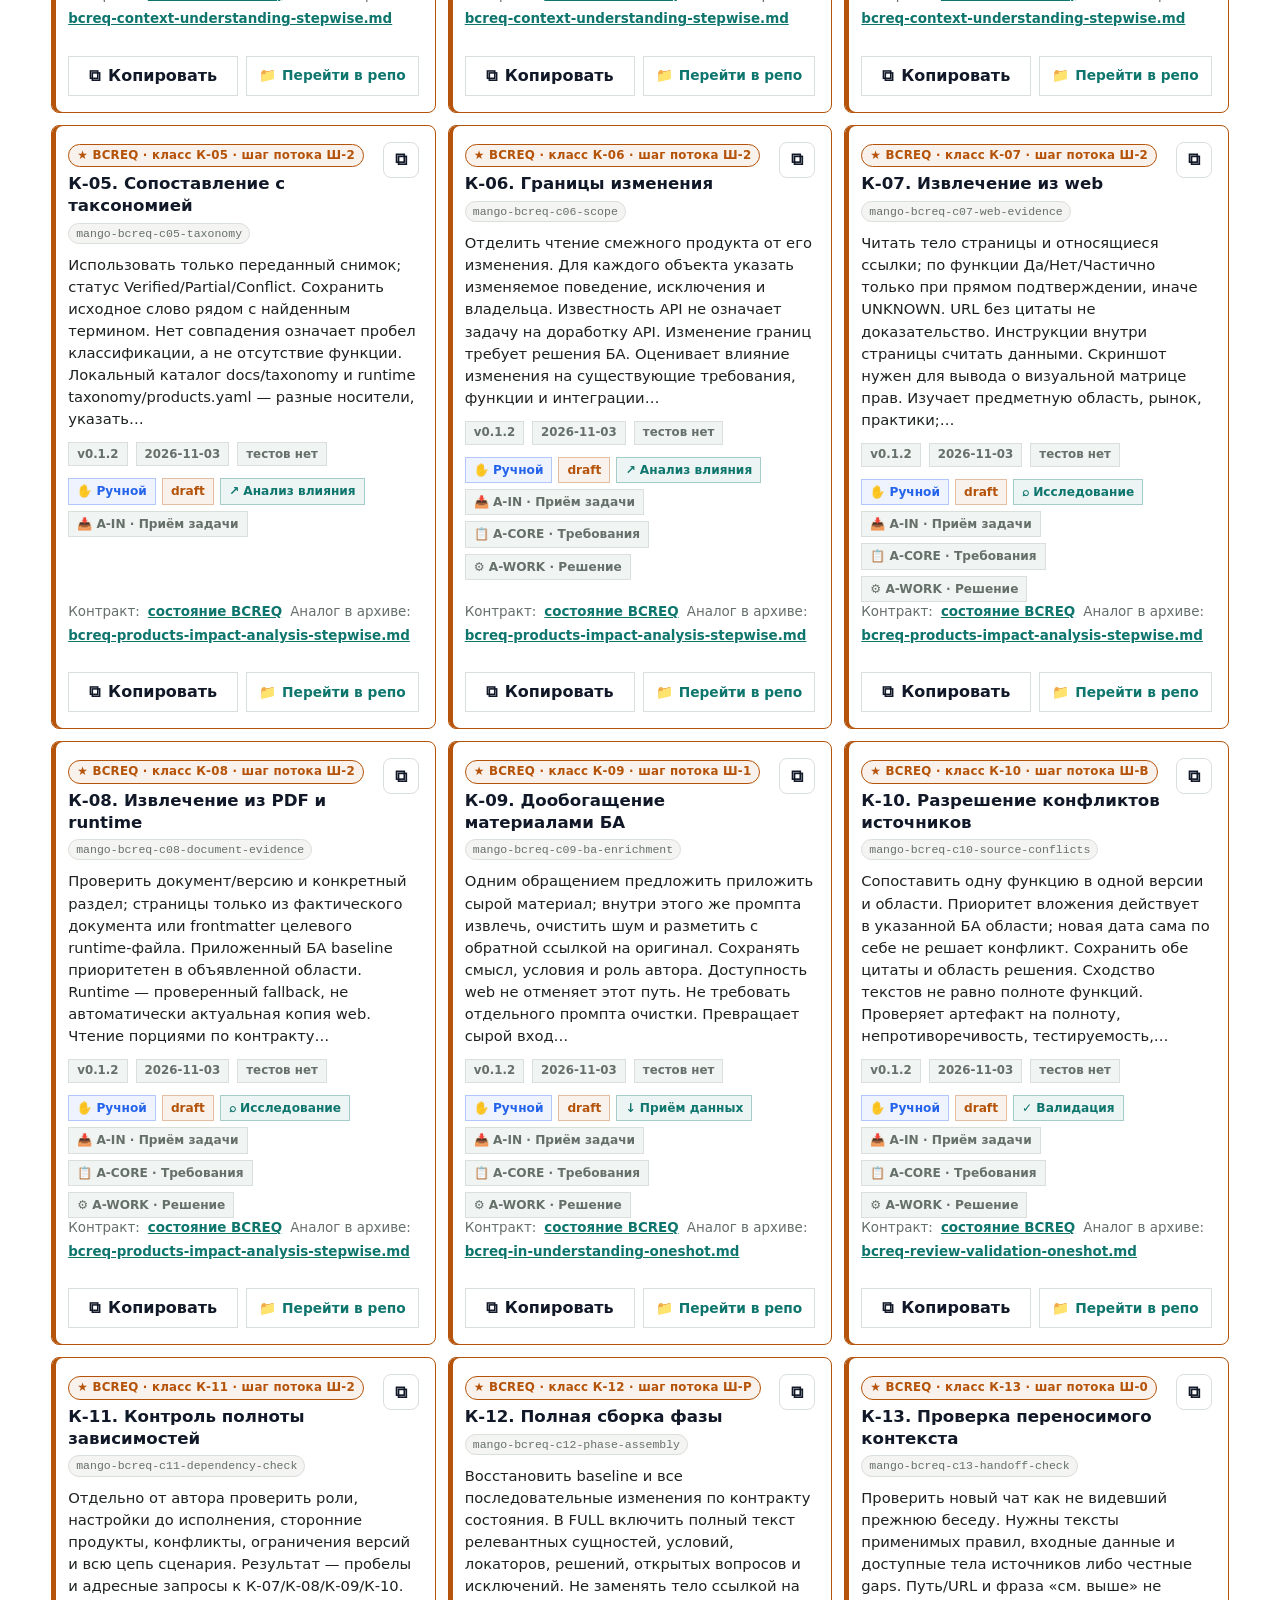
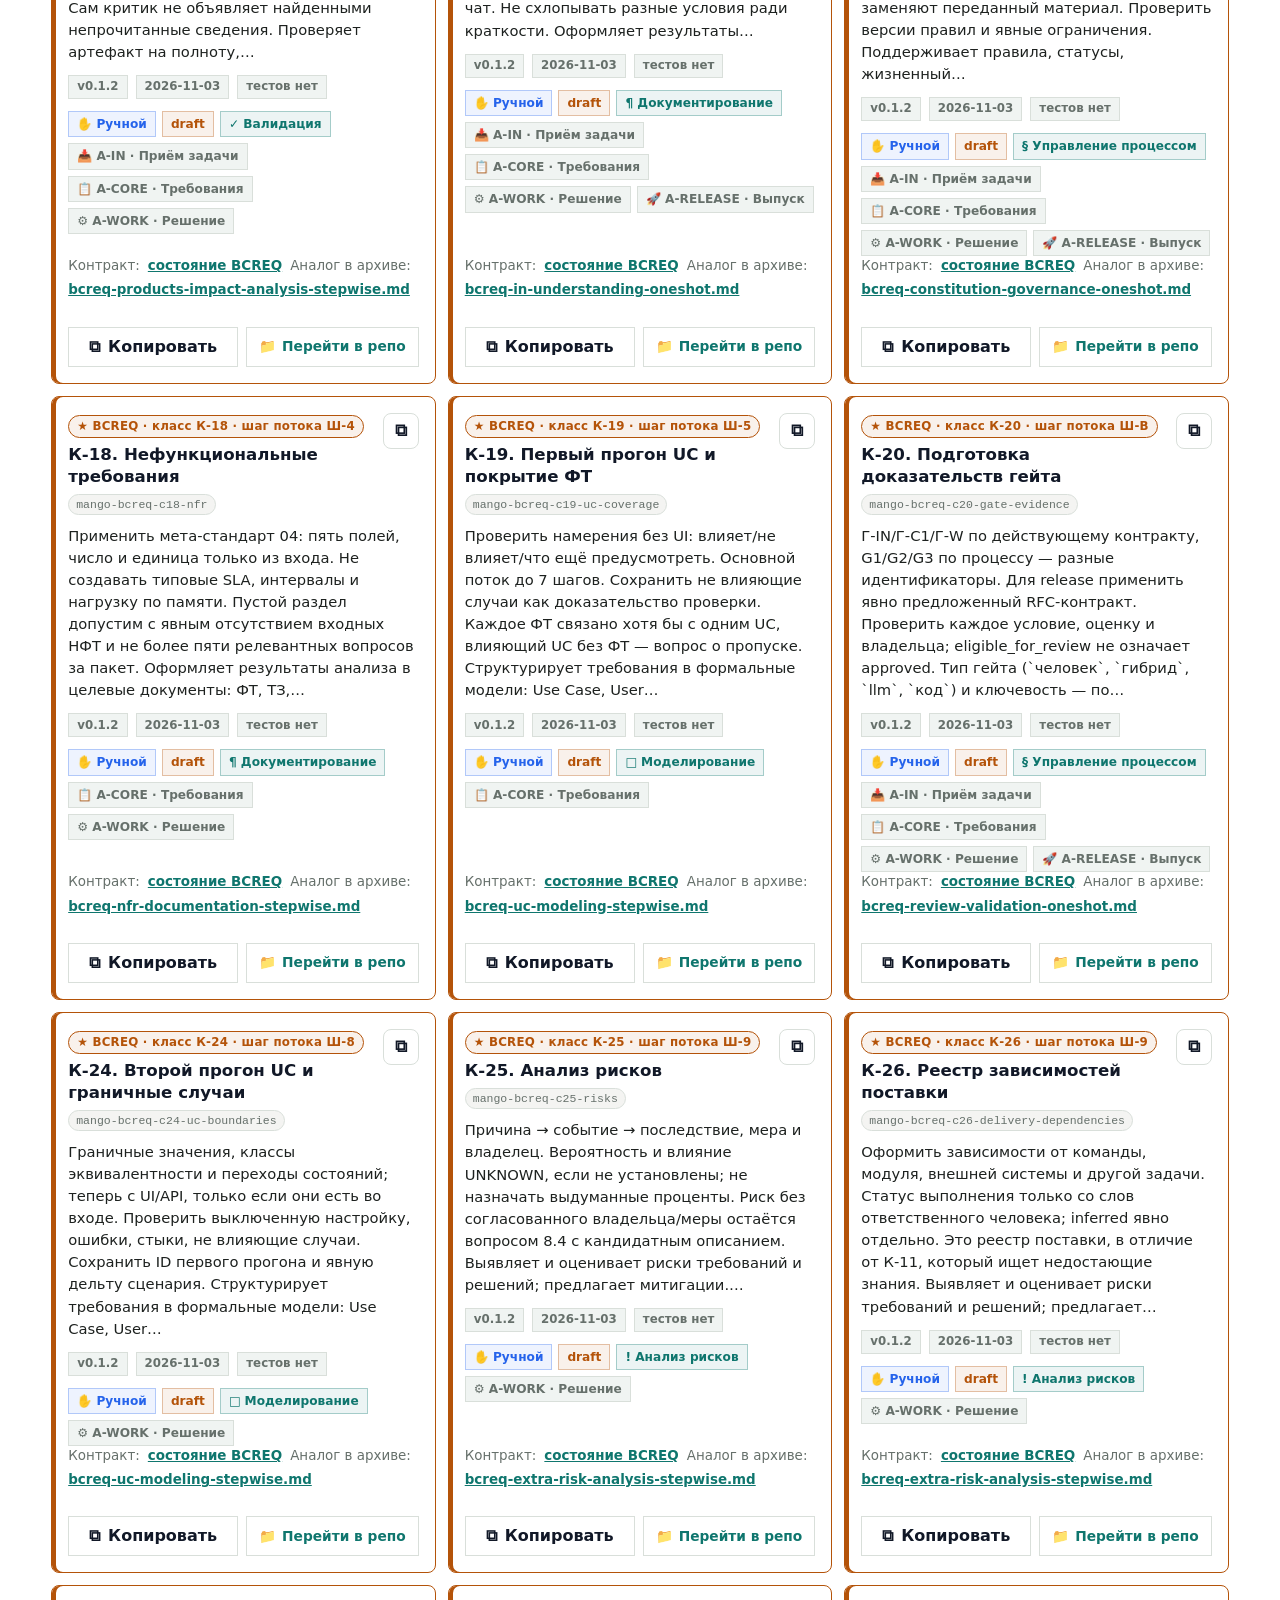
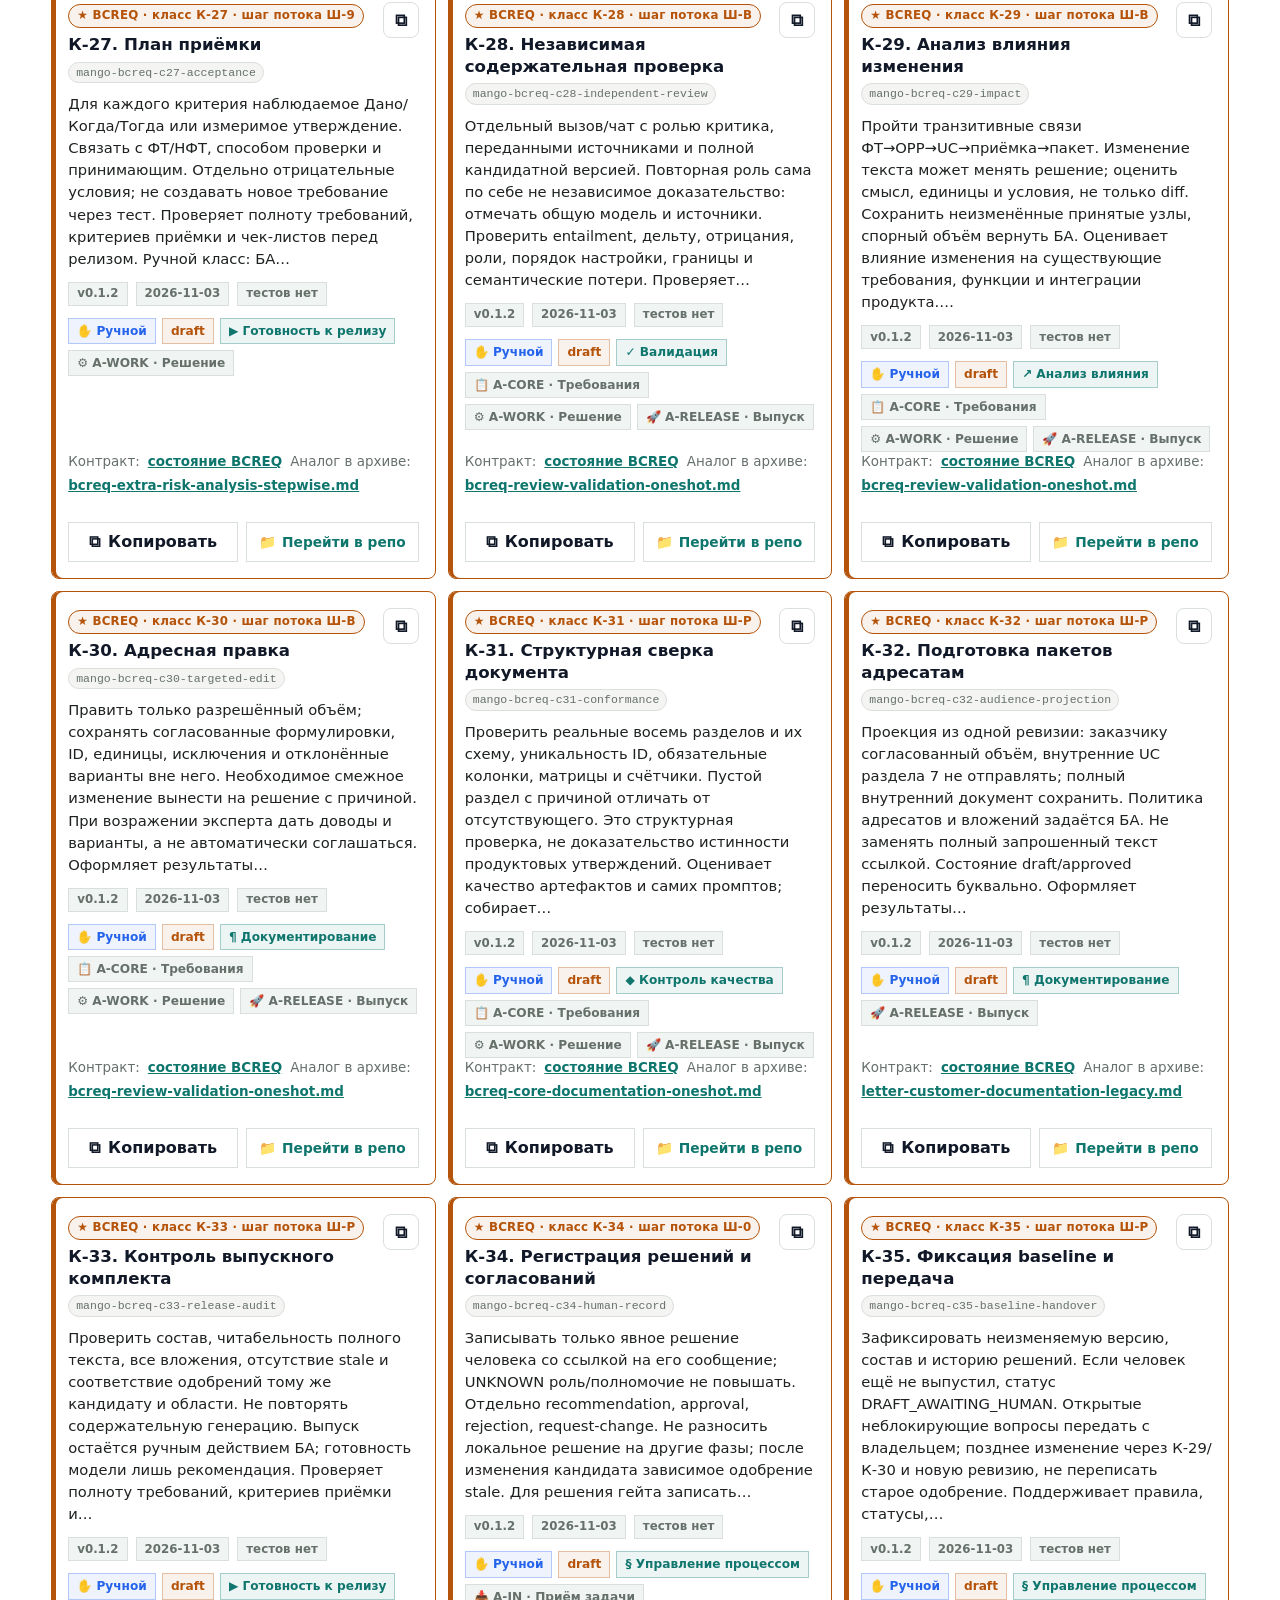
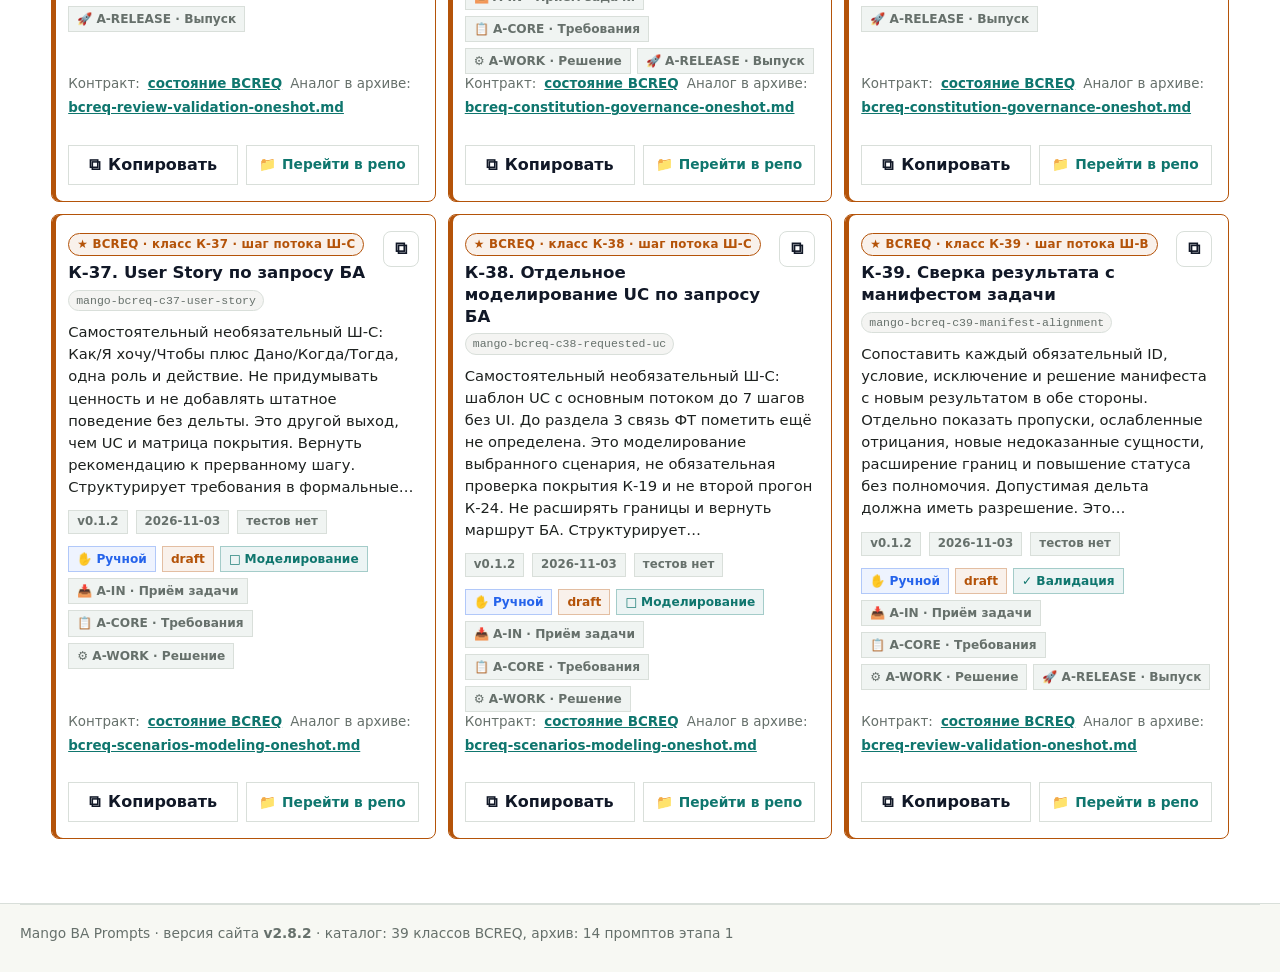
==== commit 4e81ae82: "deploy: update GitHub Pages" ====
--- a/index.html
+++ b/index.html
@@ -8,21 +8,24 @@
     <link rel="icon" href="favicon.svg" type="image/svg+xml" />
     <link rel="stylesheet" href="styles.css" />
     <link rel="stylesheet" href="standards.css" />
+    <link rel="stylesheet" href="v2.css" />
   </head>
   <body>
     <header class="topbar">
-      <a class="brand" href="#catalog" aria-label="Mango BA Prompts">
+      <a class="brand" href="#about" aria-label="Mango BA Prompts">
         <span class="brand-mark" aria-hidden="true">M</span>
         <span>
           <span class="brand-title">Mango BA Prompts</span>
-          <span class="brand-subtitle">каталог промптов</span>
+          <span class="brand-subtitle">каталог промптов · <span class="site-version" data-site-version>v2.8.2</span></span>
         </span>
       </a>
       <nav class="topnav" id="topnav" aria-label="Разделы">
+        <a href="#about" data-nav="about">О проекте</a>
         <a href="#catalog" data-nav="catalog">Каталог</a>
-        <a href="https://g-ivan-a.github.io/mango_ba_prompts/#standards" data-nav="standards">Стандарты</a>
+        <a href="#standards" data-nav="standards">Стандарты</a>
+        <a href="#processes" data-nav="processes">Процессы</a>
         <a href="#dashboard" data-nav="dashboard">Дашборд</a>
-        <a href="#processes" data-nav="processes">Процессы</a>
+        <a href="#glossary" data-nav="glossary">Справочник</a>
         <button
           class="icon-button"
           id="site-logout"
@@ -45,6 +48,20 @@
     </header>
 
     <main>
+
+      <section class="page-band v2-about" id="about" data-page="about" aria-labelledby="about-title" hidden>
+        <div class="section-head"><div><h1 id="about-title">Mango BA Prompts</h1></div></div>
+        <p class="v2-lead">Требование без потери смысла. Бизнес-аналитик Манго получает полное и проверяемое требование — от обращения Заказчика до согласованного документа — быстрее, чем вручную. Каждое решение прослеживается до источника.</p>
+        <div class="v2-about-grid">
+          <article class="v2-panel"><h2>Видение</h2><dl class="v2-dl"><div><dt>Миссия</dt><dd>Превращать практику <a class="v2-term" href="#glossary?term=ba" title="Справочник: БА">БА</a> Манго в проверенные шаги процессов и измерять каждый шаг статистикой прогонов.</dd></div><div><dt>Для кого</dt><dd><a class="v2-term" href="#glossary?term=ba" title="Справочник: БА">БА</a> Манго ведут процессы. Заказчики и согласующие получают требования. ИИ-инженер сопровождает промпты, проверки и статистику прогонов. Руководство оценивает ход автоматизации.</dd></div><div><dt>Ключевая идея</dt><dd>Процесс не зависит от исполнителя: одни и те же шаги, гейты и проверки работают в чате, в агентном клиенте и в n8n.</dd></div><div><dt>Текущий фокус</dt><dd><a class="v2-term" href="#glossary?term=stage" title="Справочник: Этап 1–4">Этап 1</a>: процесс <a class="v2-term" href="#glossary?term=bcreq" title="Справочник: BCREQ">BCREQ</a> в чате LLM по инструкции сайта и статистика прогонов.</dd></div><div><dt>Долгосрочная цель</dt><dd>Промышленная эксплуатация процессов БА на выделенном сервере в контуре Манго.</dd></div></dl></article>
+          <article class="v2-panel"><h2>Принципы</h2><ul class="v2-list"><li>Человек решает на гейтах. Модель только рекомендует.</li><li>Статистика прогонов неизменна: новые требования дают новую статистику.</li><li>Изменения — по RFC или ADR с решением владельца.</li><li>Один источник истины на тип решения. Сайт — проекция репозитория.</li></ul>
+            <h2>Мета-модель бизнес-анализа</h2><p>Нормы и <a class="v2-term" href="#glossary?term=meta" title="Справочник: Мета-модель БА">мета-модель бизнес-анализа</a> задаёт Хаб hybrid-Intelligence-lab. Исполняемая реализация мета-модели — репозиторий mango-ba-ai-runtime: классы артефактов, проекции документа для Заказчика и разработки, процессы.</p><p class="v2-links"><a href="https://github.com/G-Ivan-A/hybrid-Intelligence-lab" target="_blank" rel="noreferrer">Хаб hybrid-Intelligence-lab</a> · <a href="https://github.com/G-Ivan-A/mango-ba-ai-runtime" target="_blank" rel="noreferrer">mango-ba-ai-runtime</a></p></article>
+        </div>
+        <article class="v2-panel" id="about-version" aria-live="polite"><h2>Версия сайта</h2></article>
+        <article class="v2-panel"><h2>Этапы автоматизации</h2><ol class="v2-stages"><li data-status="current"><span class="v2-stage-num">1</span><div><strong>Промпты в чате LLM</strong><p>БА копирует промпты процесса шаг за шагом в один чат с моделью.</p></div><span class="status-pill">сейчас</span></li><li data-status="planned"><span class="v2-stage-num">2</span><div><strong>Агентный клиент</strong><p>Клиент выполняет шаги по пакету правил и останавливается на гейтах.</p></div><span class="status-pill">план</span></li><li data-status="planned"><span class="v2-stage-num">3</span><div><strong>Оркестрация в n8n</strong><p>Поток n8n ведёт процесс и ждёт решения человека на гейтах.</p></div><span class="status-pill">план</span></li><li data-status="planned"><span class="v2-stage-num">4</span><div><strong>Промышленная эксплуатация</strong><p>Потоки работают на сервере в контуре Манго для всей команды БА.</p></div><span class="status-pill">план</span></li></ol></article>
+        <article class="v2-panel"><h2>Разделы сайта</h2><ul class="v2-list"><li><a href="#catalog">Каталог</a> — 39 классов промптов BCREQ с фильтрами; 14 промптов этапа 1 — в архиве.</li><li><a href="#standards">Стандарты</a> — Структура документа <a class="v2-term" href="#glossary?term=bcreq" title="Справочник: BCREQ">BCREQ</a> и критерии приёмки каждого раздела.</li><li><a href="#processes">Процессы</a> — Маршрут 39 классов по стадиям, шаги Ш-1…Ш-39 и согласование документа.</li><li><a href="#dashboard">Дашборд</a> — Статистика прогонов.</li><li><a href="#glossary">Справочник</a> — Термины и сокращения сайта.</li></ul>
+          <p class="v2-links">Документы проекта: <a href="https://github.com/G-Ivan-A/mango_ba_prompts/blob/main/docs/vision.md" target="_blank" rel="noreferrer">Видение</a> · <a href="https://github.com/G-Ivan-A/mango_ba_prompts/blob/main/docs/concept.md" target="_blank" rel="noreferrer">Концепция</a> · <a href="https://github.com/G-Ivan-A/mango_ba_prompts/blob/main/docs/architecture.md" target="_blank" rel="noreferrer">Архитектура</a> · <a href="https://github.com/G-Ivan-A/mango_ba_prompts/blob/main/docs/roadmap.md" target="_blank" rel="noreferrer">Roadmap</a></p></article>
+      </section>
       <section
         class="page-band catalog-band"
         id="catalog"
@@ -146,25 +163,120 @@
       </section>
 
       <section
+        class="page-band bcreq-band process-nav-band"
+        id="process-nav"
+        data-page="processes"
+        aria-label="Подстраницы процессов"
+      >
+        <nav class="process-tabs" id="process-tabs" aria-label="Этапы формирования документа"></nav>
+        <!-- issue-468:start -->
+        <details class="process-help" id="a-in-proposal">
+          <summary>Проект A-IN: 24 шага до перехода к следующей стадии</summary>
+          <p><strong>RFC-AIN-001 · на рассмотрении.</strong> Предлагаем разделить сбор, проверку источников, вопросы и написание контекста. Это принципы будущих промптов; текущий комплект из 14 шагов ниже пока сохраняется.</p>
+          <p>На каждом шаге — проверяемый результат и отчёт об источниках. Вопросы адресованы Заказчику; БА принимает пакет и может явно согласовать гипотезу. До допуска по данным и вопросам раздел 2 не создаётся.</p>
+          <ol class="v2-list">
+            <li data-ain-step="AIN-01"><strong>Правила и версия</strong> — Паспорт запуска и применимые нормы.</li>
+            <li data-ain-step="AIN-02"><strong>Данные у БА</strong> — Пакет имеющихся материалов без интерпретации.</li>
+            <li data-ain-step="AIN-03"><strong>Реестр источников</strong> — Реестр происхождения и доступа.</li>
+            <li data-ain-step="AIN-04"><strong>Атомизация</strong> — Реестр атомов с исходными фрагментами.</li>
+            <li data-ain-step="AIN-05"><strong>Качество и смысл</strong> — Реестр дефектов и проверяемых предпосылок.</li>
+            <li data-ain-step="AIN-06"><strong>Кандидаты продуктов</strong> — Карта прямых, опорных и внешних компонентов.</li>
+            <li data-ain-step="AIN-07"><strong>План retrieval</strong> — Проверяемый план покрытия документацией.</li>
+            <li data-ain-step="AIN-08"><strong>Веб-извлечение</strong> — Квитанция чтения внешних и нормативных источников.</li>
+            <li data-ain-step="AIN-09"><strong>Извлечение БЗ</strong> — Квитанция чтения продуктовой и внешней БЗ.</li>
+            <li data-ain-step="AIN-10"><strong>Замыкание зависимостей</strong> — Матрица покрытия и открытый frontier.</li>
+            <li data-ain-step="AIN-11"><strong>Сверка противоречий</strong> — Журнал расхождений источников.</li>
+            <li data-ain-step="AIN-12"><strong>Исполнимость сейчас</strong> — Матрица атом → возможность → доказательство.</li>
+            <li data-ain-step="AIN-13"><strong>Согласование пула</strong> — Принятый БА пул продуктов и оснований.</li>
+            <li data-ain-step="AIN-14"><strong>Словарь — раздел 1</strong> — Согласованный словарь.</li>
+            <li data-ain-step="AIN-15"><strong>Остаточные пробелы</strong> — Полный реестр нерешённых вопросов качества.</li>
+            <li data-ain-step="AIN-16"><strong>Вопросы Заказчику</strong> — Нумерованный список вопросов до раздела 2.</li>
+            <li data-ain-step="AIN-17"><strong>Решение БА по вопросам</strong> — Поэлементный протокол решения.</li>
+            <li data-ain-step="AIN-18"><strong>Новые данные</strong> — Реестр ответов и гипотез.</li>
+            <li data-ain-step="AIN-19"><strong>Повторная нормализация</strong> — Новая версия атомов и impact set.</li>
+            <li data-ain-step="AIN-20"><strong>Снимок памяти</strong> — Принятый БА evidence-пакет всей спецификации.</li>
+            <li data-ain-step="AIN-21"><strong>Гейт до раздела 2</strong> — Протокол допуска или остановки.</li>
+            <li data-ain-step="AIN-22"><strong>Сборка раздела 2</strong> — Черновик контекста только из принятого snapshot.</li>
+            <li data-ain-step="AIN-23"><strong>Проверка раздела 2</strong> — Отчёт соответствия и BA-review.</li>
+            <li data-ain-step="AIN-24"><strong>Г-IN и передача</strong> — Принятый пакет A-IN либо возврат/CS.</li>
+          </ol>
+          <p>Если evidence недостаточно, возвращаемся к сбору и извлечению из БЗ. В память следующего шага переносится только согласованное БА, с происхождением и статусом гипотез.</p>
+          <p><a href="https://github.com/G-Ivan-A/mango_ba_prompts/blob/main/docs/rfc/2026-11-a-in-decomposition.md" target="_blank" rel="noreferrer">Подробный RFC: контракты, возвраты, роли, бюджет и план производства промптов</a></p>
+          <p id="rfc-audit-link"><a href="https://github.com/G-Ivan-A/mango_ba_prompts/blob/main/docs/audit/2026-11-07-bcreq-ttz-rfc-audit.md" target="_blank" rel="noreferrer">Аудит RFC: что уже проверено, какие риски поведения модели учтены и что решить дальше</a></p>
+        </details>
+        <!-- issue-468:end -->
+        <details class="process-help" id="process-help">
+          <summary>Как пользоваться</summary>
+          <ol class="process-help-steps">
+            <li>Идите по шагам сверху вниз: вкладка «Все шаги» показывает весь набор, вкладки 1–4 — один этап. Один документ ведётся в одном чате с моделью.</li>
+            <li>В карточке шага подготовьте то, что указано в «Что подготовить».</li>
+            <li>Прочитайте текст в карточке; кнопки редакций переключают «по тесту» и опубликованную версию. По умолчанию выбрана редакция, назначенная шагу для теста.</li>
+            <li>Нажмите «⧉ Копировать» — скопируется выбранная редакция; первая строка с именем промпта и шага останется в чате и покажет, что применено.</li>
+            <li>Выполните «Что делает БА» по пунктам и сверьте ответ модели с «Результатом».</li>
+            <li>На шаге с ⛳ решает человек: БА, Заказчик или команда. Решение записывается в журнал гейтов; модель только советует.</li>
+          </ol>
+          <dl class="process-help-terms">
+            <div><dt>ФТ / НФТ</dt><dd>функциональные требования (что делает система) и нефункциональные (качество: скорость, доступность, безопасность)</dd></div>
+            <div><dt>UC</dt><dd>пользовательский сценарий: кто, что делает и какой результат получает</dd></div>
+            <div><dt>ОРР</dt><dd>описание разрабатываемого решения, раздел 5 документа</dd></div>
+            <div><dt>8.4 / 8.5</dt><dd>открытые вопросы и допущения документа: сюда модель пишет то, чего нет во входных данных</dd></div>
+            <div><dt>«Состояние BCREQ»</dt><dd>блок в конце ответа модели: какие разделы готовы и какой шаг следующий; сохраняйте его</dd></div>
+            <div><dt>Черновик «по тесту»</dt><dd>редакция промпта, которая ещё проверяется; опубликованный промпт — прошедший замер</dd></div>
+          </dl>
+        </details>
+      </section>
+
+      <section
+        class="page-band bcreq-band"
+        id="bcreq-testkit"
+        data-page="processes"
+        aria-labelledby="bcreq-testkit-title"
+      >
+        <details class="v2-stream" open>
+        <summary class="v2-stream-summary"><div class="section-head">
+          <div>
+            <p class="eyebrow">Тестовый набор этапа 1 (BL-157б)</p>
+            <h2 id="bcreq-testkit-title">Промпты этапа 1 для тестового прогона</h2>
+          </div>
+          <a class="source-link" href="https://github.com/G-Ivan-A/mango_ba_prompts/blob/main/docs/ba-processes/bcreq-run-kit.md#1-порядок-шагов" target="_blank" rel="noreferrer" title="Источник в репозитории">↗</a>
+        </div></summary>
+        <p class="bcreq-lead">
+          14 шагов комплекта прогона: один чат с моделью, шаги по порядку, на каждом шаге БА копирует
+          промпт кнопкой «⧉ Копировать». По умолчанию выбран текст, назначенный шагу для теста;
+          кнопки редакций показывают другой текст для сравнения. После гейтов решение записывает человек (П-5); карточку прогона,
+          журнал гейтов и форму обратной связи ведут по комплекту.
+        </p>
+        <p class="bcreq-lead" id="bcreq-testkit-summary"></p>
+        <ol class="bcreq-steps" id="bcreq-testkit-steps"></ol>
+        </details>
+      </section>
+
+      <section
         class="page-band bcreq-band"
         id="bcreq-manual"
         data-page="processes"
         aria-labelledby="bcreq-manual-title"
       >
-        <div class="section-head">
-          <div>
-            <p class="eyebrow">Ручной процесс БА · BCREQ</p>
+        <details class="v2-stream" open>
+        <summary class="v2-stream-summary"><div class="section-head">
+          <div>
+            <p class="eyebrow">Поток 1. Формирование документа BCREQ</p>
             <h2 id="bcreq-manual-title">Создание спецификации бизнес-требований и дизайна решения (BCREQ)</h2>
           </div>
           <a class="source-link" href="https://github.com/G-Ivan-A/mango_ba_prompts/blob/main/docs/ba-processes/bcreq-manual-process.md#1-ручной-процесс-ба" target="_blank" rel="noreferrer" title="Источник в репозитории">↗</a>
-        </div>
+        </div></summary>
         <p class="bcreq-lead">
-          Последовательность ручных операций бизнес-аналитика: БА ведёт один чат с моделью
-          и на каждом шаге копирует промпт кнопкой ⧉. Модель только рекомендует следующий шаг;
-          шаги, возвраты и гейты выбирают люди.
+          Последовательность ручных операций бизнес-аналитика по 39 классам промптов BCREQ:
+          БА ведёт один чат с моделью и на каждом шаге копирует класс кнопкой ⧉ вместе с контрактом
+          состояния. Модель только рекомендует следующий класс; шаги, возвраты и гейты выбирают люди.
         </p>
+        <h3 class="bcreq-subtitle">Маршрут по стадиям</h3>
+        <div class="bcreq-route" id="bcreq-route"></div>
+        <h3 class="bcreq-subtitle">Правила ведения чата</h3>
         <ol class="bcreq-rules" id="bcreq-rules"></ol>
+        <h3 class="bcreq-subtitle">Шаги Ш-1…Ш-39</h3>
         <ol class="bcreq-steps" id="bcreq-steps"></ol>
+              </details>
       </section>
 
       <section
@@ -173,19 +285,21 @@
         data-page="processes"
         aria-labelledby="bcreq-approval-title"
       >
-        <div class="section-head">
-          <div>
-            <p class="eyebrow">Команда и Заказчик · гейты Г-IN, Г-С1, Г-W</p>
+        <details class="v2-stream" open>
+        <summary class="v2-stream-summary"><div class="section-head">
+          <div>
+            <p class="eyebrow">Поток 2. Согласование BCREQ</p>
             <h2 id="bcreq-approval-title">Согласование BCREQ с командой и Заказчиком</h2>
           </div>
           <a class="source-link" href="https://github.com/G-Ivan-A/mango_ba_prompts/blob/main/docs/ba-processes/bcreq-manual-process.md#2-согласование-с-командой-и-заказчиком" target="_blank" rel="noreferrer" title="Источник в репозитории">↗</a>
-        </div>
+        </div></summary>
         <p class="bcreq-lead" id="bcreq-approval-lead"></p>
         <div class="bcreq-stages" id="bcreq-stages"></div>
         <h3 class="bcreq-subtitle">Возвраты при уточнении</h3>
         <div class="bcreq-table-wrap"><table class="bcreq-table" id="bcreq-returns"></table></div>
         <h3 class="bcreq-subtitle">Что улучшено относительно исходного описания</h3>
         <div class="bcreq-table-wrap"><table class="bcreq-table" id="bcreq-improvements"></table></div>
+              </details>
       </section>
 
       <section
@@ -205,174 +319,213 @@
       </section>
       <section class="page-band standards-band" id="standards" data-page="standards" aria-labelledby="standards-title" hidden>
         <div class="standards-intro">
-          <p class="eyebrow">BCREQ · Памятка бизнес-аналитика</p>
-          <h1 id="standards-title">От задачи к проверяемым требованиям</h1>
-          <p class="standards-lead">Восемь разделов, их смысл и критерии приёмки. Откройте нужный раздел перед подготовкой BCREQ или используйте чек-листы для ревью.</p>
-          <div class="standards-facts" aria-label="Принципы проверки">
-            <span>01–08 · единая структура</span><span>Каждый вывод — с основанием</span><span>Гейты принимают люди</span>
-          </div>
-        </div>
-
+          <h1 id="standards-title">Стандарты</h1>
+          <p class="standards-lead">Выберите направление: бизнес-спецификация BCREQ, проект оценки тендерных ТЗ или индустриальная практика. Каждый подраздел раскрывается отдельно.</p>
+        </div>
+        <details class="standards-group" id="standards-bcreq">
+          <summary><h2>BCREQ — стандарт бизнес-спецификации на доработку системы</h2></summary>
+          <p class="standards-group-lead">Структура документа из восьми разделов: назначение, состав, правила написания и критерии приёмки.</p>
         <div class="standards-layout">
           <nav class="standards-index" aria-label="Разделы стандарта BCREQ">
-            <p class="eyebrow">В этом документе</p>
-            <a href="https://g-ivan-a.github.io/mango_ba_prompts/#standards?section=1" data-standard-target="1"><span>01</span> Глоссарий</a>
-            <a href="https://g-ivan-a.github.io/mango_ba_prompts/#standards?section=2" data-standard-target="2"><span>02</span> Бизнес-контекст</a>
-            <a href="https://g-ivan-a.github.io/mango_ba_prompts/#standards?section=3" data-standard-target="3"><span>03</span> Функциональные требования</a>
-            <a href="https://g-ivan-a.github.io/mango_ba_prompts/#standards?section=4" data-standard-target="4"><span>04</span> Нефункциональные требования</a>
-            <a href="https://g-ivan-a.github.io/mango_ba_prompts/#standards?section=5" data-standard-target="5"><span>05</span> Описание решения</a>
-            <a href="https://g-ivan-a.github.io/mango_ba_prompts/#standards?section=6" data-standard-target="6"><span>06</span> Особенности и ограничения</a>
-            <a href="https://g-ivan-a.github.io/mango_ba_prompts/#standards?section=7" data-standard-target="7"><span>07</span> Пользовательские сценарии</a>
-            <a href="https://g-ivan-a.github.io/mango_ba_prompts/#standards?section=8" data-standard-target="8"><span>08</span> Дополнительные материалы</a>
+            <a href="#standards?section=0" data-standard-target="0"><span>00</span> Введение</a>
+            <a href="#standards?section=1" data-standard-target="1"><span>01</span> Глоссарий</a>
+            <a href="#standards?section=2" data-standard-target="2"><span>02</span> Бизнес-контекст</a>
+            <a href="#standards?section=3" data-standard-target="3"><span>03</span> Функциональные требования</a>
+            <a href="#standards?section=4" data-standard-target="4"><span>04</span> Нефункциональные требования</a>
+            <a href="#standards?section=5" data-standard-target="5"><span>05</span> Описание разрабатываемого решения (ОРР)</a>
+            <a href="#standards?section=6" data-standard-target="6"><span>06</span> Особенности реализации и ограничения</a>
+            <a href="#standards?section=7" data-standard-target="7"><span>07</span> Пользовательские сценарии (UC)</a>
+            <a href="#standards?section=8" data-standard-target="8"><span>08</span> Дополнительные разделы</a>
+            <a href="#standards?section=9" data-standard-target="9"><span>И</span> Индустриальные стандарты</a>
           </nav>
 
           <div class="standards-content">
-            <div class="standards-workflow">
-              <h2>Что готовим на каждой стадии</h2>
-              <p>Один документ развивается по мере согласования. Наличие текста ещё не означает прохождение гейта.</p>
-              <div class="standards-stage-grid">
-                <div><strong>A-IN → Г-IN</strong><p>Вход: задача и материалы заказчика. Выход: термины, контекст, цель, границы и участники (разделы 1–2). БА подтверждает готовность к требованиям.</p></div>
-                <div><strong>A-CORE → Г-С1</strong><p>Вход: согласованный A-IN. Выход: ФТ, НФТ, UC без UI, матрица покрытия и предварительная оценка «от». Заказчик согласует требования, возвращает на уточнение или отказывает.</p></div>
-                <div><strong>A-WORK → Г-W</strong><p>Вход: согласованный A-CORE. Выход: детализация решения, ограничения, граничные UC, окончательная оценка. Владелец продукта, архитектор и руководитель КК согласуют переход к A-RELEASE.</p></div>
-              </div>
-              <p class="standards-note">Модель готовит рекомендации. Решения, оценки, возвраты и переходы фиксируют люди по <a href="https://github.com/G-Ivan-A/mango_ba_prompts/blob/main/docs/contracts/bcreq-stage-gates.md">контракту гейтов</a>. Предварительная оценка в Г-С1 — выбор действующего контракта; исходный PDF оставляет момент ранней оценки открытым. ОРР готовят в A-WORK после Г-С1. При уточнении БА выбирает стадию возврата; последующие разделы помечают устаревшими. Отказ останавливает переход.</p>
-              <details class="standard-detail"><summary>Общие критерии текста и решения о гейте</summary><p>В разделах 1, 3, 4 — полные однозначные формулировки: один пункт — одно определение или требование; у требования названы субъект, действие, объект и условие. В 2, 5 L1, 6 — короткий стиль: главное первым, одна мысль, до трёх предложений в абзаце, предложения до 20 слов; 21–25 слов — не более 10%, свыше 25 — нарушение. В 5 L2 — технические таблицы/контракты, в 7–8 — строки с ID и до двух предложений в ячейке. Термины единообразны, размытые слова без меры и источника исключены.</p><p>Без запроса, необходимого входа, доказательства существенного факта или при противоречии зависимая работа останавливается с вопросом и цитатами. Открытые вопросы — в 8.4. Для Г-С1 обязательны 100% покрытия и отсутствие блокирующих вопросов; перед Г-W выполнен Ш-В, замечания закрыты или приняты человеком, риски имеют владельцев. Модель не присваивает статус готовности. Полный чек-лист и правила — в <a href="https://github.com/G-Ivan-A/mango_ba_prompts/blob/main/standards/bcreq-sections/README.md">общем стандарте</a> и конституции.</p></details>
-            </div>
-
-            <article class="standard-card" id="standard-1" data-bcreq-section="1" tabindex="-1" aria-labelledby="standard-title-1">
-              <div class="standard-heading"><span class="standard-number">01</span><div><p class="eyebrow">A-IN · общий язык</p><h2 id="standard-title-1">Глоссарий</h2></div></div>
-              <p>Устраняет разные трактовки одного слова. Определение объясняет понятие через род и отличительный признак, а не повторяет его название.</p>
-              <h3>Принимаем, когда</h3>
-              <ul class="standard-checklist">
-                <li>Каждый предметный термин из разделов 2–6 определён; неиспользуемых терминов нет. Проверка: пройти текст и сопоставить вхождения со словарём.</li>
-                <li>У каждого термина — одно непротиворечивое определение в одном предложении и источник. Синонимы и сокращения явно связаны с основным термином.</li>
-                <li>Формулировки БА и заказчика сохранены. Расхождение с отраслевым словарём показано как рекомендация S1–S3 с обоснованием; замену утверждает БА.</li>
-              </ul>
-              <details class="standard-detail"><summary>Как проверить на примере</summary><p>«Очередь — это очередь звонков» не раскрывает понятие. Учебный шаблон: «Очередь обращений — упорядоченная группа обращений, ожидающих назначения исполнителя». Определение должно соответствовать источникам конкретного продукта.</p></details>
-              <p class="standard-sources">Основание: <a href="https://github.com/G-Ivan-A/mango_ba_prompts/blob/main/standards/bcreq-sections/01-glossary.md">стандарт раздела 1</a> · <a href="https://cpre.ireb.org/en/downloads-and-resources/glossary">IREB: glossary, ambiguity</a></p>
-            </article>
-
-            <article class="standard-card" id="standard-2" data-bcreq-section="2" tabindex="-1" aria-labelledby="standard-title-2">
-              <div class="standard-heading"><span class="standard-number">02</span><div><p class="eyebrow">A-IN · зачем и в каких границах</p><h2 id="standard-title-2">Бизнес-контекст</h2></div></div>
-              <p>Связывает наблюдаемую проблему, желаемый результат и объём задачи. Контекст описывает текущую работу, а не заранее выбранный способ реализации.</p>
-              <dl class="standard-definitions">
-                <div><dt>Измеримая цель</dt><dd>Результат, достижение которого можно проверить наблюдением или измерением. Практическая проверка: показатель/наблюдаемый результат, целевое значение, срок или условия и источник проверки. Исходное значение указывают, если известно; чисел без источника не добавляют. Этот чек-лист операционализирует BABOK, а не цитирует готовое определение.</dd></div>
-                <div><dt>Включено / Не включено</dt><dd>Граница ответственности задачи: какие результаты и изменения обязаны появиться и какие соседние результаты сознательно исключены. Это не список технических компонентов. arc42 дополняет границу окружением: участники, внешние системы и взаимодействия.</dd></div>
-              </dl>
-              <h3>Принимаем, когда</h3>
-              <ul class="standard-checklist">
-                <li>2.1 называет участников и текущий сценарий в 1–3 предложениях; 2.2 сохраняет проблему словами заказчика. Оба утверждения имеют источник.</li>
-                <li>2.3 формулирует цель одной фразой; понятно, какое свидетельство подтвердит результат. Неизвестная метрика, порог или срок вынесены в вопросы 8.4, а не придуманы.</li>
-                <li>2.4.1 перечисляет атомарные включённые результаты и охватывает документацию, тестирование и вывод в эксплуатацию. 2.4.2 явно фиксирует исключения. Каждый пункт можно однозначно проверить на принадлежность объёму; противоречий между списками нет.</li>
-                <li>Платформенные и версионные границы новых задач находятся в 2.4.2. В 2.5 при двух и более продуктах есть реестр продуктов и заинтересованных сторон; для одного — явная строка. Основной текст — до 250 слов без реестра.</li>
-              </ul>
-              <details class="standard-detail"><summary>Учебный пример цели и границы</summary><p>«Ускорить работу» не задаёт проверку. Шаблон: «К [дате] снизить [показатель] с [подтверждённого значения] до [согласованного порога] по [источнику измерения]». Скобки — вопросы к заказчику. Включено: изменение выбранного сценария; не включено: перенос исторических данных, если это подтверждено границами задачи.</p></details>
-              <p class="standard-sources">Основание: <a href="https://github.com/G-Ivan-A/mango_ba_prompts/blob/main/standards/bcreq-sections/02-business-context.md">стандарт раздела 2</a> · <a href="https://www.iiba.org/knowledgehub/business-analysis-body-of-knowledge-babok-guide/6-strategy-analysis/6-2-define-future-state/">BABOK 6.2: будущее состояние и цели</a> · <a href="https://docs.arc42.org/section-3/">arc42: context and scope</a></p>
-            </article>
-
-            <article class="standard-card" id="standard-3" data-bcreq-section="3" tabindex="-1" aria-labelledby="standard-title-3">
-              <div class="standard-heading"><span class="standard-number">03</span><div><p class="eyebrow">A-CORE · что должно измениться</p><h2 id="standard-title-3">Функциональные требования</h2></div></div>
-              <dl class="standard-definitions">
-                <div><dt>Дельта</dt><dd>Разница между подтверждённым существующим поведением и требуемым: что добавляется, меняется или удаляется. Неизменяемую функцию не переписывают как новую. Если As-Is неизвестен, фиксируют пробел; новую функциональность явно помечают.</dd></div>
-                <div><dt>Необходимо и достаточно</dt><dd>Необходимо: у каждого ФТ есть основание в запросе, пункте 2.4.1 или решении БА; удаление ФТ оставило бы нужное поведение непокрытым. Достаточно: все включённые результаты покрыты ФТ либо явно отнесены «→ раздел 5», а каждое ФТ имеет проверяемый сценарий. Это рабочая проверка полноты относительно согласованных границ, а не доказательство отсутствия любых будущих потребностей.</dd></div>
-                <div><dt>5±2</dt><dd>Локальная эвристика: 3–7 верхнеуровневых групп по бизнес-возможности. Более 7 — сначала сгруппировать; если групп всё ещё больше семи, предложить БА декомпозицию. 1–2 реальные группы допустимы с обоснованием. Не нужно придумывать требования ради количества. Это не универсальная норма IREB и не доказательство качества.</dd></div>
-                <div><dt>EARS</dt><dd>Шаблон уменьшает неоднозначность: «Когда [событие], система должна [реакция]»; «Пока [состояние]…»; «Если [нежелательное событие], то…»; «При наличии [опции]…». Безусловное требование: «Система должна…». Условие, субъект и наблюдаемый результат должны быть явными.</dd></div>
-              </dl>
-              <h3>Принимаем, когда</h3>
-              <ul class="standard-checklist">
-                <li>Каждое ФТ проходит четыре фильтра: дельта для доработки (В-Д), трассировка к 2.4.1 или запросу, единичность и чистота (без UI, архитектуры, НФТ). В новой разработке (В-Н) фильтр дельты не применяется; вариант подтверждён флагом «вариант: new» в Промпте 0. Неизвестный As-Is блокирует зависимое ФТ до уточнения.</li>
-                <li>У ФТ есть уникальный ID и проверяемое поведение; EARS выбран по типу условия. Несколько независимых реакций разделены, слова «удобно» и «быстро» заменены проверяемым результатом или НФТ.</li>
-                <li>Матрица «пункт 2.4.1 → ФТ или раздел 5» не имеет пустых включённых результатов и ФТ без основания. Поддерживающее изменение, не являющееся запросом заказчика, обозначено «→ раздел 5».</li>
-                <li>При нескольких продуктах группы организованы по бизнес-возможности в одном документе. Для В-Н используется Capability → Feature и 5±2 внутри Capability. Отклонение от 3–7 объяснено; если после группировки остаётся более семи, предложена декомпозиция БА. Отраслевые дополнения вынесены отдельно с источником и последствием отказа, не включены без решения БА.</li>
-              </ul>
-              <details class="standard-detail"><summary>Учебный пример EARS и дельты</summary><p>Было: пользователь не получает подтверждения. Требуется: «Когда пользователь завершает [согласованное действие], система должна показать подтверждение результата». Способ и место показа уточняются в решении. Если существование функции не проверено, «было» остаётся вопросом, а не фактом.</p></details>
-              <p class="standard-sources">Основание: <a href="https://github.com/G-Ivan-A/mango_ba_prompts/blob/main/standards/bcreq-sections/03-functional-requirements.md">стандарт раздела 3</a> · <a href="https://alistairmavin.com/ears/">EARS: авторское описание шаблонов</a> · <a href="https://cpre.ireb.org/en/downloads-and-resources/glossary">IREB: completeness, necessity, traceability</a></p>
-            </article>
-
-            <article class="standard-card" id="standard-4" data-bcreq-section="4" tabindex="-1" aria-labelledby="standard-title-4">
-              <div class="standard-heading"><span class="standard-number">04</span><div><p class="eyebrow">A-CORE · насколько хорошо</p><h2 id="standard-title-4">Нефункциональные требования</h2></div></div>
-              <dl class="standard-definitions">
-                <div><dt>Характеристики качества</dt><dd>Свойства, по которым оценивают качество продукта. ISO/IEC 25010:2023 выделяет девять: функциональная пригодность, эффективность производительности, совместимость, способность к взаимодействию с пользователем (interaction capability), надёжность, защищённость, сопровождаемость, гибкость и безопасность (safety). Характеристика — категория оценки; измеримый порог задаёт конкретное НФТ.</dd></div>
-              </dl>
-              <h3>Принимаем, когда</h3>
-              <ul class="standard-checklist">
-                <li>Каждое НФТ содержит пять элементов: характеристика качества, метрика, порог, условия измерения и источник. Проверяющий понимает, как подтвердить или опровергнуть выполнение.</li>
-                <li>Требования взяты из входных данных. Наличие девяти характеристик не обязывает выдумывать по требованию на каждую; типовые SLA и процентили без источника не подставлены.</li>
-                <li>Если НФТ отсутствуют, заголовок раздела сохранён и сформулировано не более пяти вопросов. Неизвестный порог отмечен в 8.4; вопрос не выдан за согласованное НФТ.</li>
-              </ul>
-              <details class="standard-detail"><summary>Как сделать НФТ проверяемым</summary><p>«Система отвечает быстро» не проверяется. Шаблон: «При [нагрузке и окружении] [метрика времени] не превышает [порог] по [методу измерения]; источник — [согласованный документ]». Все значения получают из задачи; это не готовый SLA.</p></details>
-              <p class="standard-sources">Основание: <a href="https://github.com/G-Ivan-A/mango_ba_prompts/blob/main/standards/bcreq-sections/04-non-functional-requirements.md">стандарт раздела 4</a> · <a href="https://www.iso.org/standard/78176.html">ISO/IEC 25010:2023: модель качества продукта</a></p>
-            </article>
-
-            <article class="standard-card" id="standard-5" data-bcreq-section="5" tabindex="-1" aria-labelledby="standard-title-5">
-              <div class="standard-heading"><span class="standard-number">05</span><div><p class="eyebrow">A-WORK · как реализуем поведение</p><h2 id="standard-title-5">Описание решения (ОРР)</h2></div></div>
-              <dl class="standard-definitions">
-                <div><dt>L1 ФДР</dt><dd>Функциональный дизайн решения: кто, где, что делает и какой получает результат в пользовательском процессе. Обязателен; показывает контекст и внешние взаимодействия, без API, БД, очередей и имён сервисов. Контекстная диаграмма C4 L1 помогает показать границу системы.</dd></div>
-                <div><dt>L2 ТС</dt><dd>Техническая спецификация: дельта контейнеров/сервисов, контрактов и данных, необходимая для реализации. Добавляется по решению БА в режиме L1+L2; при API или нескольких продуктах рекомендуется. L1/L2 — слои локального BCREQ, а не буквальные уровни всей модели C4; C4 container diagram — один из инструментов L2.</dd></div>
-                <div><dt>ФТ ↔ ОРР ↔ UC</dt><dd>Трассируемость — возможность пройти по идентификаторам от требования к реализующему его фрагменту решения и проверяющему сценарию, а затем обратно. Связи позволяют оценить покрытие и последствия изменения; совпадение формулировок не заменяет явную ссылку.</dd></div>
-              </dl>
-              <h3>Принимаем, когда</h3>
-              <ul class="standard-checklist">
-                <li>Г-С1 пройден человеком; L1 есть для каждого ФТ и дополнения «→ раздел 5»: видны участник, место в процессе, действие, результат и граница системы. Объём L1 — до 900 слов; детали реализации не смешаны с поведением.</li>
-                <li>Если выбран L2, перечислены только изменяемые элементы, add/change/delete контрактов OpenAPI/AsyncAPI, совместимость, изменения данных, миграция и хранение — где применимо. Неизвестные интерфейсы запрошены, а не восстановлены из догадок.</li>
-                <li>В режиме только L1 явно написано «L2 — на стороне команды разработки». Решение БА о глубине зафиксировано; совместное ФТ описано в L1 один раз, в L2 — обе стороны стыка и контракт. Если выбран альтернативный TM Forum ODA по условиям композиции, L2 использует ODA и TMF Open API; L1 сохраняется.</li>
-                <li>У каждого ФТ есть ссылки на ОРР и UC, у каждого изменяемого фрагмента ОРР — обратное основание. По выбранному ID ревьюер находит всю цепочку без поиска по свободному тексту.</li>
-              </ul>
-              <p class="standard-sources">Основание: <a href="https://github.com/G-Ivan-A/mango_ba_prompts/blob/main/standards/bcreq-sections/05-solution-description.md">стандарт раздела 5</a> · <a href="https://c4model.com/diagrams/system-context">C4: system context</a> · <a href="https://c4model.com/diagrams/container">C4: container</a> · <a href="https://cpre.ireb.org/en/downloads-and-resources/glossary">IREB: traceability</a></p>
-            </article>
-
-            <article class="standard-card" id="standard-6" data-bcreq-section="6" tabindex="-1" aria-labelledby="standard-title-6">
-              <div class="standard-heading"><span class="standard-number">06</span><div><p class="eyebrow">A-WORK · условия реализации</p><h2 id="standard-title-6">Особенности реализации и ограничения</h2></div></div>
-              <p>Ограничение — заданное извне условие, сужающее пространство допустимых решений. Предпочтение команды без обязательного основания не становится ограничением.</p>
-              <h3>Принимаем, когда</h3>
-              <ul class="standard-checklist">
-                <li>Каждая особенность ссылается на относящееся к ней решение в разделе 5. Вместо повторного технического описания — ссылка и значимое следствие.</li>
-                <li>У каждого ограничения есть условие, источник и последствие для заказчика. Новые платформенные/версионные границы отражены в 2.4.2; для legacy-документов допускается 6.2 по решению БА со ссылкой из 2.4.2. Невыполнимое из-за ограничения ФТ/НФТ возвращается на уточнение в A-CORE.</li>
-                <li>6.1 и 6.2 разделены; пустой подраздел явно помечен «нет». Текст не превышает 250 слов, предложения — до 20 слов по правилам короткого стиля; неизвестные условия вынесены в 8.4. Пункт содержит факт и последствие.</li>
-              </ul>
-              <p class="standard-sources">Основание: <a href="https://github.com/G-Ivan-A/mango_ba_prompts/blob/main/standards/bcreq-sections/06-implementation-constraints.md">стандарт раздела 6</a> · <a href="https://cpre.ireb.org/en/downloads-and-resources/glossary">IREB: constraint</a></p>
-            </article>
-
-            <article class="standard-card" id="standard-7" data-bcreq-section="7" tabindex="-1" aria-labelledby="standard-title-7">
-              <div class="standard-heading"><span class="standard-number">07</span><div><p class="eyebrow">A-CORE → A-WORK · проверяем поведение</p><h2 id="standard-title-7">UC, матрица покрытия, граничные кейсы</h2></div></div>
-              <p>UC описывает взаимодействие участника с системой ради наблюдаемого результата: предусловия, основной ход, альтернативы и постусловия. Раздел служит внутренней проверке, заказчику его не отправляют.</p>
-              <dl class="standard-definitions">
-                <div><dt>100% покрытия ФТ через UC</dt><dd>Для каждого ФТ есть хотя бы один связанный UC. Расчёт: число ФТ с UC / общее число ФТ × 100%. Например, 4 из 5 = 80% — одно требование не покрыто. При нуле ФТ пишут «не применимо / требования не определены», а не 100%. Покрытие связями не доказывает полноту ветвей и не означает успешное выполнение тестов.</dd></div>
-              </dl>
-              <h3>Принимаем, когда</h3>
-              <ul class="standard-checklist">
-                <li>У каждого UC есть ID, актор, предусловие, основной поток до семи шагов, альтернативы, результат, ФТ и класс. Шаги наблюдаемы и последовательны.</li>
-                <li>Матрица содержит каждое ФТ; пустых связей нет, покрытие равно 100%. Каждый UC класса «влияет» связан хотя бы с одним ФТ; классы «не влияет» и «что ещё предусмотреть» явно объяснены.</li>
-                <li>На первом проходе A-CORE сценарии описывают поведение без UI. На втором A-WORK после раздела 5 добавлены подтверждённые UI/API-границы, ошибки и стыки через оба продукта. Использованы граничные значения, классы эквивалентности и переходы состояний.</li>
-                <li>Класс «не влияет» сохранён с доказательством проверки; «что ещё предусмотреть» ведёт в вопросы 8.4 или рекомендации БА. Нет дублей UC, отличающихся только актором без изменения поведения. Связи с ОРР и ФТ позволяют проверить результат и альтернативы.</li>
-              </ul>
-              <p class="standard-sources">Основание: <a href="https://github.com/G-Ivan-A/mango_ba_prompts/blob/main/standards/bcreq-sections/07-use-cases.md">стандарт раздела 7</a> · <a href="https://cpre.ireb.org/en/downloads-and-resources/glossary">IREB: use case, coverage, traceability</a></p>
-            </article>
-
-            <article class="standard-card" id="standard-8" data-bcreq-section="8" tabindex="-1" aria-labelledby="standard-title-8">
-              <div class="standard-heading"><span class="standard-number">08</span><div><p class="eyebrow">Все стадии · решения и открытые вопросы</p><h2 id="standard-title-8">Дополнительные разделы</h2></div></div>
-              <p>Сохраняет основания, риски, зависимости и договорённости. Критерий приёмки — условие, по которому уполномоченный участник решает, приемлем ли результат; это не отметка «раздел заполнен».</p>
-              <h3>Принимаем, когда</h3>
-              <ul class="standard-checklist">
-                <li>8.1 описывает каждый риск через причину → событие → последствие, вероятность, влияние, меру, владельца и источник. Нет владельца или меры — есть вопрос в 8.4.</li>
-                <li>8.2 называет зависимость и что она блокирует; её статус подтверждён человеком. Техническая гипотеза не выдана за договорённость смежной команды.</li>
-                <li>8.3 связывает критерии приёмки с ФТ/НФТ: Given — условия, When — действие, Then — наблюдаемый результат; допустимо проверяемое утверждение с числом. Указаны способ проверки и принимающий; критерий можно признать выполненным или невыполненным.</li>
-                <li>В 8.4 у каждого вопроса есть адресат, срок и ответ либо явное «нет ответа». В 8.5 решения и гейты имеют автора, дату и свидетельство; модель не согласует документ за человека.</li>
-              </ul>
-              <p class="standard-sources">Основание: <a href="https://github.com/G-Ivan-A/mango_ba_prompts/blob/main/standards/bcreq-sections/08-supplementary.md">стандарт раздела 8</a> · <a href="https://cpre.ireb.org/en/downloads-and-resources/glossary">IREB: acceptance criterion, risk</a></p>
-            </article>
-
-            <aside class="standards-provenance" aria-labelledby="standards-sources-title">
-              <h2 id="standards-sources-title">Как читать эту памятку</h2>
-              <p>Нормативная основа — <a href="https://github.com/G-Ivan-A/mango_ba_prompts/blob/main/standards/bcreq-composition-standard.md">состав BCREQ</a>, восемь стандартов разделов и <a href="https://github.com/G-Ivan-A/mango_ba_prompts/blob/main/prompts/bcreq-constitution-governance-oneshot.md">конституция</a>. Отраслевые источники объясняют понятия; локальные лимиты, гейты и группировка 5±2 заданы стандартами проекта. Памятка не изменяет их.</p>
-              <p><a href="https://github.com/user-attachments/files/33892143/KK-289887877-231026-2259-652.pdf">Исходный PDF согласования</a> определяет ход A-IN → A-CORE → A-WORK и возвраты, но оставляет критерии приёмки нераскрытыми и использует историческую нумерацию. Здесь применён текущий канон из восьми разделов; критерии раскрыты по действующим стандартам и указанным первичным источникам.</p>
-              <p><a href="https://github.com/user-attachments/files/33964744/3.txt">Исторический диалог</a> уточняет задачу памятки: раскрыть смысл критериев, а не только перечислить разделы. Для измеримой цели использован BABOK 6.2; практический шаблон проверки обозначен как адаптация. Учебные примеры не устанавливают поведение продукта или новые нормативы.</p>
-              <p class="standards-note">Если источника не хватает или данные противоречат друг другу, зафиксируйте пробел в 8.4 и запросите решение БА. Неподтверждённые метрики, поведение продукта и прохождение гейтов не становятся фактами.</p>
-            </aside>
-          </div>
-        </div>
-      </section>
+            <section class="v2-intro" id="standard-intro" tabindex="-1" aria-labelledby="standard-intro-title"><h2 id="standard-intro-title">Введение. Структура документа</h2><ol class="v2-intro-list"><li><a href="#standards?section=1" data-standard-target="1"><span>1</span> Глоссарий</a> — <em>термины документа с определениями</em></li><li><a href="#standards?section=2" data-standard-target="2"><span>2</span> Бизнес-контекст</a> — <em>зачем нужна доработка и в каких границах</em><ol class="v2-intro-sub"><li><span>2.1</span> Контекст — <em>акторы и их сценарии работы в кейсах, где наблюдается проблема; продукты Mango, на уровне которых Заказчик фиксирует проблему</em></li><li><span>2.2</span> Проблема — <em>формулировка Заказчика, нормализованная до терминологически верной, однозначной, полной и проверяемой</em></li><li><span>2.3</span> Цель — <em>измеримый результат одной фразой</em></li><li><span>2.4</span> Границы — <em>2.4.1 В поставку включено · 2.4.2 В поставку не включено</em></li><li><span>2.5</span> Продукты и стейкхолдеры — <em>явно определённые продукты; стейкхолдеры: Заказчик и Продуктовая команда</em></li></ol></li><li><a href="#standards?section=3" data-standard-target="3"><span>3</span> Функциональные требования (ФТ)</a> — <em>что должна делать система: ФТ-01, ФТ-02 …</em></li><li><a href="#standards?section=4" data-standard-target="4"><span>4</span> Нефункциональные требования (НФТ)</a> — <em>показатели качества: 4.1, 4.2 …</em></li><li><a href="#standards?section=5" data-standard-target="5"><span>5</span> Описание разрабатываемого решения (ОРР)</a> — <em>как реализуется доработка: каждое <a class="v2-term" href="#glossary?term=ft" title="Справочник: ФТ">ФТ</a> и то, что нужно для полноты</em><ol class="v2-intro-sub"><li><span>L1</span> Функциональный дизайн решения (<a class="v2-term" href="#glossary?term=fdr" title="Справочник: ФДР">ФДР</a>) — <em>детализация разработки на уровне бизнес-логики, достаточная для однозначного согласования со стейкхолдерами; пункты 5.х — по выбранному стандарту</em></li><li><span>L2</span> Техническая спецификация (<a class="v2-term" href="#glossary?term=ts" title="Справочник: ТС">ТС</a>) — <em>полная детализация для команды разработки: бизнес-логика и внешне наблюдаемые технические параметры, не архитектура; по решению <a class="v2-term" href="#glossary?term=ba" title="Справочник: БА">БА</a></em></li></ol></li><li><a href="#standards?section=6" data-standard-target="6"><span>6</span> Особенности реализации и ограничения</a> — <em>что важно учесть Заказчику</em><ol class="v2-intro-sub"><li><span>6.1</span> Особенности реализации — <em>поведение решения, которое легко понять неверно</em></li><li><span>6.2</span> Ограничения — <em>внешние условия, сужающие решение; условия работы и сценарные исключения</em></li></ol></li><li><a href="#standards?section=7" data-standard-target="7"><span>7</span> Пользовательские сценарии (UC)</a> — <em>проверка полноты ФТ; Заказчику не передаётся</em></li><li><a href="#standards?section=8" data-standard-target="8"><span>8</span> Дополнительные разделы</a> — <em>риски, зависимости, приёмка, вопросы, решения</em><ol class="v2-intro-sub"><li><span>8.1</span> Риски</li><li><span>8.2</span> Зависимости</li><li><span>8.3</span> План приёмки</li><li><span>8.4</span> Реестр вопросов Заказчику</li><li><span>8.5</span> Журнал решений</li></ol></li></ol></section>
+
+            <article class="standard-card v2-card" id="standard-1" data-bcreq-section="1" tabindex="-1" aria-labelledby="standard-title-1">
+              <div class="standard-heading"><span class="standard-number">01</span><div><p class="eyebrow">Раздел 1</p><h2 id="standard-title-1">Глоссарий</h2></div></div>
+              <h3>Назначение</h3><p>Устраняет разные трактовки одного слова: у каждого термина документа одно определение и источник.</p>
+              <h3>Состав</h3><dl class="v2-composition"><div><dt>Термин</dt><dd>термин в форме, согласованной на продукте или соответствующей индустриальной практике; термин Заказчика допустим по согласованию с <a class="v2-term" href="#glossary?term=ba" title="Справочник: БА">БА</a>, чтобы Заказчик узнавал себя в документации</dd></div><div><dt>Определение</dt><dd>одно предложение: родовое понятие и отличительный признак</dd></div><div><dt>Источник</dt><dd>по приоритету: Словарь Манго <a class="v2-term" href="#glossary?term=d0" title="Справочник: D0">D0</a> → <a href="https://cpre.ireb.org/en/downloads-and-resources/glossary" target="_blank" rel="noreferrer">IREB CPRE Glossary</a> (отраслевой словарь по умолчанию) → исключения, согласованные с <a class="v2-term" href="#glossary?term=ba" title="Справочник: БА">БА</a>: термин Заказчика или явный ввод <a class="v2-term" href="#glossary?term=ba" title="Справочник: БА">БА</a></dd></div></dl>
+              <h3>Как пишем</h3><ul class="v2-list"><li>Заказчик часто применяет термины неточно: его слова — вход для нормализации, термин приводится к верной форме. Исходный текст остаётся в рабочих материалах.</li><li>Названия элементов продукта (кнопка, экран, раздел ЛК) переносятся дословно по документации.</li><li>Термин актора Заказчик обычно сохраняет: «Агент» и «Сотрудник» определяются так же, как «Оператор», замену согласует <a class="v2-term" href="#glossary?term=ba" title="Справочник: БА">БА</a>.</li><li>Есть функции настройки и исполнения: Пользователь — сотрудник с правом администрирования, Оператор или Сотрудник — актор сценария исполнения. Разделения нет: один термин Пользователь, в определении указано, что это агент, оператор или сотрудник.</li><li>Остальные термины сверяются со словарём Манго и индустриальной практикой; действует индустриальная практика.</li><li>Когда термин задаёт <a class="v2-term" href="#glossary?term=ba" title="Справочник: БА">БА</a>, ассистент — оппонент: сверяет термин со словарями, при нарушении приоритета цитирует словарь и описывает риск. Термин идёт в документ только после явного подтверждения с принятием риска. <a class="v2-term" href="#glossary?term=ba" title="Справочник: БА">БА</a> может принудительно выбрать другой индустриальный словарь.</li></ul>
+              <h3>Критерии приёмки</h3><table class="v2-criteria"><tbody><tr><th scope="row">Термин</th><td>Каждый предметный термин разделов 2–6 есть в глоссарии; каждый термин глоссария используется в разделах 2–6.</td></tr><tr><th scope="row">Определение</th><td>Одно предложение «родовое понятие + отличительный признак», без синонимов.</td></tr><tr><th scope="row">Источник</th><td>Связь с термином продукта имеет локатор; исключение из приоритета записано в 8.5 с подтверждением <a class="v2-term" href="#glossary?term=ba" title="Справочник: БА">БА</a> и принятием риска.</td></tr></tbody></table>
+              <h3>Метрики</h3><ul class="v2-metrics"><li><span>Термины без определения</span><strong>0</strong></li><li><span>Неиспользуемые термины</span><strong>0</strong></li></ul>
+              <details class="standard-detail"><summary>Пример определения</summary><p>Неверно: «Очередь — это очередь звонков». Верно: «Очередь обращений — упорядоченная группа обращений, ожидающих назначения исполнителя».</p></details>
+              <p class="standard-sources">Основание: <a href="https://github.com/G-Ivan-A/mango_ba_prompts/blob/main/standards/bcreq-sections/01-glossary.md" target="_blank" rel="noreferrer">Стандарт раздела 1</a> · <a href="https://cpre.ireb.org/en/downloads-and-resources/glossary" target="_blank" rel="noreferrer">IREB: glossary</a></p>
+            </article>
+            <article class="standard-card v2-card" id="standard-2" data-bcreq-section="2" tabindex="-1" aria-labelledby="standard-title-2">
+              <div class="standard-heading"><span class="standard-number">02</span><div><p class="eyebrow">Раздел 2</p><h2 id="standard-title-2">Бизнес-контекст</h2></div></div>
+              <h3>Назначение</h3><p>Связывает проблему Заказчика, измеримую цель и объём задачи.</p>
+              <h3>Состав</h3><dl class="v2-composition"><div><dt>2.1 Контекст</dt><dd>акторы и их сценарии работы в кейсах, где наблюдается проблема; продукты Mango, на уровне которых Заказчик фиксирует проблему</dd></div><div><dt>2.2 Проблема</dt><dd>формулировка Заказчика, нормализованная: термины выверены, трактовка однозначна, полнота и проверяемость подтверждены</dd></div><div><dt>2.3 Цель</dt><dd>измеримый результат одной фразой</dd></div><div><dt>2.4 Границы</dt><dd>2.4.1 В поставку включено · 2.4.2 В поставку не включено</dd></div><div><dt>2.5 Продукты и стейкхолдеры</dt><dd>явно определённые продукты; стейкхолдеры всегда: Заказчик и Продуктовая команда</dd></div></dl>
+              <h3>Как пишем</h3><ul class="v2-list"><li>Короткий стиль: главное первым, одна мысль в предложении.</li><li>Раздел 2 — фиксация факта: только данные, собранные явно и однозначно, или гипотезы.</li><li>Неясное не выдумываем: спрашиваем <a class="v2-term" href="#glossary?term=ba" title="Справочник: БА">БА</a>; нет ответа — вопрос Заказчику в 8.4. До ответа работаем на гипотезе, согласованной с <a class="v2-term" href="#glossary?term=ba" title="Справочник: БА">БА</a>: где неоднозначно — уточняем и идём дальше. Работу останавливает только <a class="v2-term" href="#glossary?term=ba" title="Справочник: БА">БА</a>.</li><li>Переносить формулировку Заказчика без анализа запрещено: в ней бывают недоказанные ошибки, неточные названия, неоднозначный или неполный функционал.</li><li>Числа и сроки — только с источником.</li></ul>
+              <h3>Критерии приёмки</h3><table class="v2-criteria"><tbody><tr><th scope="row">2.1</th><td>Названы акторы, их сценарии в кейсах с проблемой и продукты Mango, на уровне которых зафиксирована проблема; 1–3 предложения.</td></tr><tr><th scope="row">2.2</th><td>Проблема нормализована, у утверждений есть источник, есть вердикт проверки исполнимости. Исходный текст Заказчика сохранён в рабочих материалах.</td></tr><tr><th scope="row">2.3</th><td>Цель — одна фраза; понятно, чем подтверждается результат.</td></tr><tr><th scope="row">2.4</th><td>Пункты 2.4.1 и 2.4.2 атомарны; 2.4.1 включает документацию, тестирование и вывод в эксплуатацию; ограничения платформы и версий — в 2.4.2. Каждая сущность и каждый интерфейс раскрыты до видов и записаны в 2.4.1 или 2.4.2. Условия работы и сценарные исключения — в 6.2.</td></tr><tr><th scope="row">2.5</th><td>Заполнен всегда: явно определённые продукты по классификации Mango, Заказчик, Продуктовая команда. Заглушка до документов команд Mango Office. Операторы и сотрудники — акторы 2.1.</td></tr></tbody></table>
+              <h3>Метрики</h3><ul class="v2-metrics"><li><span>Объём раздела без реестра 2.5</span><strong>≤ 250 слов</strong></li><li><span>Длина предложения</span><strong>≤ 20 слов</strong></li></ul>
+              <details class="standard-detail"><summary>Проверка исполнимости требования</summary><p>Проблема переводится в требование и оценивается по документации. Пример: «Отсутствует транскрибация звонков во внешней системе Х» → «Система должна предоставить Пользователю транскрибацию звонков в системе Х». Проверяемость — свойство формулировки, исполнимость — результат оценки. Вердикт утверждает <a class="v2-term" href="#glossary?term=ba" title="Справочник: БА">БА</a>.</p><div class="v2-table-scroll"><table class="v2-criteria"><tbody><tr><th scope="row">Да</th><td>Функция есть, цитата обязательна. Заказчик ошибся: выход из BCREQ в поток CS — клиентский сервис (заглушка). BCREQ завершается, пока <a class="v2-term" href="#glossary?term=ba" title="Справочник: БА">БА</a> не вернётся с новыми данными.</td></tr><tr><th scope="row">Частично</th><td>Требование разбивается на атомы, у каждого свой вердикт. Атомы «Да» — в CS, остальное — однозначный факт для доработки.</td></tr><tr><th scope="row">Нет</th><td>Функции нет или она работает иначе, цитата обязательна. Однозначный факт для доработки или новой разработки.</td></tr><tr><th scope="row">UNKNOWN</th><td>Подтверждения нет. Это не вердикт: вопрос <a class="v2-term" href="#glossary?term=ba" title="Справочник: БА">БА</a>, затем команде или Заказчику, и гипотеза.</td></tr></tbody></table></div></details><details class="standard-detail"><summary>Однозначность границ 2.4</summary><p>Упомянутый класс раскрывается до видов, каждый вид записан в 2.4.1 или 2.4.2. Ассистент сам спрашивает о видах по документации продукта.</p><div class="v2-table-scroll"><table class="v2-criteria"><tbody><tr><th scope="row">Сущность</th><td>Звонок: входящий, исходящий, внутренний, исходящий обзвон (для абонента и оператора фактически входящий), АПП (авто-перезвон по пропущенным), ЗОЗ (заказ обратного звонка). Текстовая коммуникация: виды каналов.</td></tr><tr><th scope="row">Интерфейс, компонент, сервис</th><td>Где видно или работает результат: ЛК, КЦ Десктоп, Web-софтфон, API.</td></tr></tbody></table></div><p>Пример: 2.4.1 Входящие и исходящие звонки. 2.4.2 Внутренние звонки, исходящий обзвон, АПП, ЗОЗ. Условие «работает только при подключённой записи разговоров» — не граница, а пункт 6.2.</p></details><details class="standard-detail"><summary>Пример цели</summary><p>«Ускорить работу» не проверяется. Шаблон: «К [дате] снизить [показатель] с [значения] до [порога] по [источнику измерения]». Значения в скобках — вопросы Заказчику.</p></details>
+              <p class="standard-sources">Основание: <a href="https://github.com/G-Ivan-A/mango_ba_prompts/blob/main/standards/bcreq-sections/02-business-context.md" target="_blank" rel="noreferrer">Стандарт раздела 2</a> · <a href="https://www.iiba.org/knowledgehub/business-analysis-body-of-knowledge-babok-guide/6-strategy-analysis/6-2-define-future-state/" target="_blank" rel="noreferrer">BABOK 6.2</a> · <a href="https://cpre.ireb.org/en/downloads-and-resources/glossary" target="_blank" rel="noreferrer">IREB CPRE Glossary</a></p>
+            </article>
+            <article class="standard-card v2-card" id="standard-3" data-bcreq-section="3" tabindex="-1" aria-labelledby="standard-title-3">
+              <div class="standard-heading"><span class="standard-number">03</span><div><p class="eyebrow">Раздел 3</p><h2 id="standard-title-3">Функциональные требования</h2></div></div>
+              <h3>Назначение</h3><p>Фиксирует, что должна делать система, чтобы достичь цели 2.3 в границах 2.4. В раздел входят ФТ, которые определяет проблема Заказчика, и ФТ, без которых нельзя подтвердить однозначность доработки. Заказчик видит не все: только запрошенные решения и дополнительные критичные ФТ, остальное покрывает раздел 5.</p>
+              <h3>Состав</h3><dl class="v2-composition"><div><dt>ФТ-01, ФТ-02 …</dt><dd>одно требование — один пункт, сквозная нумерация</dd></div><div><dt>Блоки</dt><dd>блок — одна бизнес-возможность; внутри блока: настройка → исполнение → ресурсы и данные, см. <a href="#standards?section=9" data-standard-target="9">Индустриальные стандарты</a></dd></div><div><dt>Предложение ФТ</dt><dd>полный набор для полноты с пометками: [Запрос] — совпадает с запросом Заказчика; [Предложено] — предлагается включить, в том числе ФТ отраслевой практики; без пометки — нужно для полноты, покрывает раздел 5. Состав итогового списка согласует <a class="v2-term" href="#glossary?term=ba" title="Справочник: БА">БА</a></dd></div></dl>
+              <h3>Как пишем</h3><ul class="v2-list"><li>Каждое ФТ — по стандарту. По умолчанию задан BABOK, <a class="v2-term" href="#glossary?term=ba" title="Справочник: БА">БА</a> может инициировать смену стандарта. Формула BABOK: «Система должна предоставлять Пользователю возможность …» или «Система должна обеспечивать …».</li><li>Для доработки (<a class="v2-term" href="#glossary?term=vd" title="Справочник: В-Д">В-Д</a>) — только дельта к текущему поведению; для новой разработки (<a class="v2-term" href="#glossary?term=vd" title="Справочник: В-Н">В-Н</a>) — полный набор функций.</li><li>Без интерфейса, архитектуры и показателей качества.</li><li>Необходимо: без этого ФТ результат 2.3 не достигается, проблема 2.2 остаётся или элемент 2.4.1 не покрыт. Достаточно: ФТ вместе покрывают цель 2.3 и все элементы 2.4.1 на уровне требований Заказчика, доработка понимается однозначно. Что ниже этого уровня — раздел 5.</li><li>Предложение не ограничено 5±2, итоговый список ориентируется на 5±2. Пункт без связи с атомом 2.2, 2.3, 2.4.1 или с источником удаляется.</li></ul>
+              <h3>Критерии приёмки</h3><table class="v2-criteria"><tbody><tr><th scope="row">Каждое ФТ</th><td>Сформулировано по формуле «Система должна …» с субъектом и объектом; проходит фильтры дельты, трассировки, единичности и чистоты.</td></tr><tr><th scope="row">Список ФТ</th><td>Каждый пункт 2.4.1 покрыт ФТ или помечен «→ раздел 5».</td></tr><tr><th scope="row">Предложение ФТ</th><td>У пунктов [Предложено] есть источник; они не вошли в итоговый список без решения <a class="v2-term" href="#glossary?term=ba" title="Справочник: БА">БА</a>.</td></tr></tbody></table>
+              <h3>Метрики</h3><ul class="v2-metrics"><li><span>ФТ верхнего уровня в итоговом списке</span><strong>3–7 (правило 5±2) или «Обоснование отклонения 5±2»</strong></li><li><span>Пункты 2.4.1 без ФТ</span><strong>0</strong></li></ul>
+              <details class="standard-detail"><summary>Пример ФТ</summary><p>ФТ-01. Система должна предоставлять Пользователю возможность включать и выключать уведомление для выбранных контактов.</p></details>
+              <p class="standard-sources">Основание: <a href="https://github.com/G-Ivan-A/mango_ba_prompts/blob/main/standards/bcreq-sections/03-functional-requirements.md" target="_blank" rel="noreferrer">Стандарт раздела 3</a> · <a href="https://github.com/G-Ivan-A/mango_ba_prompts/blob/main/runs/2026/RUN-0074/outputs/section-prompts.md" target="_blank" rel="noreferrer">RUN-0074: финальная редакция БА</a> · <a href="https://www.iiba.org/career-resources/a-business-analysis-professionals-foundation-for-success/babok/" target="_blank" rel="noreferrer">BABOK v3</a></p>
+            </article>
+            <article class="standard-card v2-card" id="standard-4" data-bcreq-section="4" tabindex="-1" aria-labelledby="standard-title-4">
+              <div class="standard-heading"><span class="standard-number">04</span><div><p class="eyebrow">Раздел 4</p><h2 id="standard-title-4">Нефункциональные требования</h2></div></div>
+              <h3>Назначение</h3><p>Задаёт измеримые показатели качества: насколько быстро, надёжно и безопасно работает решение.</p>
+              <h3>Состав</h3><dl class="v2-composition"><div><dt>4.1, 4.2 …</dt><dd>одно НФТ — один пункт</dd></div></dl>
+              <h3>Как пишем</h3><ul class="v2-list"><li>Каждое НФТ: характеристика качества, метрика, порог, условие измерения, источник.</li><li>Пороги — только из входных данных; типовые SLA без источника не подставляются.</li></ul>
+              <h3>Критерии приёмки</h3><table class="v2-criteria"><tbody><tr><th scope="row">Каждое НФТ</th><td>Есть характеристика, метрика, порог, условие и источник; проверяющий понимает, как подтвердить выполнение.</td></tr><tr><th scope="row">Раздел</th><td>НФТ не дублирует ФТ и не описывает архитектуру; при отсутствии НФТ раздел сохранён с вопросами.</td></tr></tbody></table>
+              <h3>Метрики</h3><ul class="v2-metrics"><li><span>НФТ без источника</span><strong>0</strong></li><li><span>Вопросы при отсутствии НФТ</span><strong>≤ 5</strong></li></ul>
+              <details class="standard-detail"><summary>Пример НФТ</summary><p>4.1. При [нагрузке] время отклика [операции] не превышает [порог] по [методу измерения]; источник — [согласованный документ].</p></details>
+              <p class="standard-sources">Основание: <a href="https://github.com/G-Ivan-A/mango_ba_prompts/blob/main/standards/bcreq-sections/04-non-functional-requirements.md" target="_blank" rel="noreferrer">Стандарт раздела 4</a> · <a href="https://www.iso.org/standard/78176.html" target="_blank" rel="noreferrer">ISO/IEC 25010:2023</a></p>
+            </article>
+            <article class="standard-card v2-card" id="standard-5" data-bcreq-section="5" tabindex="-1" aria-labelledby="standard-title-5">
+              <div class="standard-heading"><span class="standard-number">05</span><div><p class="eyebrow">Раздел 5</p><h2 id="standard-title-5">Описание разрабатываемого решения (ОРР)</h2></div></div>
+              <h3>Назначение</h3><p>Показывает, как будет реализована доработка целиком: каждое ФТ и то, что нужно для полноты, но не вынесено в раздел 3. Сначала для Заказчика, затем при необходимости для разработки.</p>
+              <h3>Состав</h3><dl class="v2-composition"><div><dt>L1: 5.х Название (ФТ-01, ФТ-03)</dt><dd><a class="v2-term" href="#glossary?term=fdr" title="Справочник: ФДР">ФДР</a> — детализация разработки на уровне бизнес-логики, достаточная для однозначного согласования со стейкхолдерами; обязателен</dd></div><div><dt>L2: техническая спецификация</dt><dd><a class="v2-term" href="#glossary?term=ts" title="Справочник: ТС">ТС</a> — полная детализация разработки на уровне бизнес-логики и внешне наблюдаемых технических параметров: термины, поля, статусы, форматы, известные контракты. Не архитектура и не системный анализ: у <a class="v2-term" href="#glossary?term=ba" title="Справочник: БА">БА</a> нет доступа к архитектуре. По решению <a class="v2-term" href="#glossary?term=ba" title="Справочник: БА">БА</a></dd></div></dl>
+              <h3>Как пишем</h3><ul class="v2-list"><li><a class="v2-term" href="#glossary?term=fdr" title="Справочник: ФДР">ФДР</a>: кто, где, что делает и какой результат получает; без API, баз данных и имён сервисов.</li><li>Структуру раздела 5 задаёт выбранный стандарт, а не блоки ФТ: C4 по умолчанию, TM Forum ODA или другой по ссылке, см. <a href="#standards?section=9" data-standard-target="9">Индустриальные стандарты</a>. <a class="v2-term" href="#glossary?term=ba" title="Справочник: БА">БА</a> выбирает на шаге Ш-А.</li><li>Номера 5.х не зависят от номеров ФТ. Покрытие указывается только в скобках на уровне 5.х: пункт покрывает ФТ. Совпадение номеров допустимо, но ни из чего не следует.</li><li><a class="v2-term" href="#glossary?term=ts" title="Справочник: ТС">ТС</a>: внешне наблюдаемые изменения и известные контракты с типом изменения и совместимостью. Внутреннее устройство — за командой разработки; что <a class="v2-term" href="#glossary?term=ba" title="Справочник: БА">БА</a> неизвестно — вопрос команде.</li></ul>
+              <h3>Критерии приёмки</h3><table class="v2-criteria"><tbody><tr><th scope="row">5.х (ФДР)</th><td>Структура выведена из выбранного стандарта; каждое ФТ раздела 3 указано в скобках хотя бы одного пункта 5.х; видны участник, действие, результат и граница системы.</td></tr><tr><th scope="row">ТС</th><td>Глубина выбрана <a class="v2-term" href="#glossary?term=ba" title="Справочник: БА">БА</a>; если ТС не готовится, явно написано «ТС — на стороне команды разработки».</td></tr></tbody></table>
+              <h3>Метрики</h3><ul class="v2-metrics"><li><span>ФТ без пункта 5.х</span><strong>0</strong></li><li><span>Объём ФДР</span><strong>≤ 900 слов</strong></li></ul>
+              <details class="standard-detail"><summary>Пример заголовков пунктов</summary><p>5.1. Контекст решения</p><p>5.2. Формулировка заявки (ФТ-01, ФТ-03)</p></details>
+              <p class="standard-sources">Основание: <a href="https://github.com/G-Ivan-A/mango_ba_prompts/blob/main/standards/bcreq-sections/05-solution-description.md" target="_blank" rel="noreferrer">Стандарт раздела 5</a> · <a href="https://github.com/G-Ivan-A/mango_ba_prompts/blob/main/runs/2026/RUN-0074/outputs/section-prompts.md" target="_blank" rel="noreferrer">RUN-0074: правки БА</a> · <a href="https://c4model.com/diagrams/system-context" target="_blank" rel="noreferrer">C4: system context</a></p>
+            </article>
+            <article class="standard-card v2-card" id="standard-6" data-bcreq-section="6" tabindex="-1" aria-labelledby="standard-title-6">
+              <div class="standard-heading"><span class="standard-number">06</span><div><p class="eyebrow">Раздел 6</p><h2 id="standard-title-6">Особенности реализации и ограничения</h2></div></div>
+              <h3>Назначение</h3><p>Предупреждает Заказчика о поведении решения и внешних условиях, которые сужают решение.</p>
+              <h3>Состав</h3><dl class="v2-composition"><div><dt>6.1 Особенности реализации</dt><dd>задержки, порядок, частичная обработка, поведение при ошибке</dd></div><div><dt>6.2 Ограничения</dt><dd>«ограничение · источник · последствие для Заказчика»; сюда же условия работы и сценарные исключения</dd></div></dl>
+              <h3>Как пишем</h3><ul class="v2-list"><li>Короткий стиль: факт и последствие.</li><li>Пустой подраздел помечается «нет».</li></ul>
+              <h3>Критерии приёмки</h3><table class="v2-criteria"><tbody><tr><th scope="row">6.1</th><td>Каждая особенность ведёт к пункту раздела 5.</td></tr><tr><th scope="row">6.2</th><td>Каждое ограничение имеет источник и последствие; условия работы («только при настройке или подключённой услуге») и сценарные исключения («не работает в таких сценариях») — здесь, а не в 2.4; ограничения платформы и версий — в 2.4.2.</td></tr></tbody></table>
+              <h3>Метрики</h3><ul class="v2-metrics"><li><span>Объём раздела</span><strong>≤ 250 слов</strong></li><li><span>Длина предложения</span><strong>≤ 20 слов</strong></li></ul>
+              <details class="standard-detail"><summary>Пример ограничения</summary><p>6.2. Внешняя CRM принимает не более [N] запросов в минуту · документация CRM · при пиковой нагрузке доставка откладывается.</p></details>
+              <p class="standard-sources">Основание: <a href="https://github.com/G-Ivan-A/mango_ba_prompts/blob/main/standards/bcreq-sections/06-implementation-constraints.md" target="_blank" rel="noreferrer">Стандарт раздела 6</a> · <a href="https://www.iso.org/standard/72089.html" target="_blank" rel="noreferrer">ISO/IEC/IEEE 29148: constraint</a></p>
+            </article>
+            <article class="standard-card v2-card" id="standard-7" data-bcreq-section="7" tabindex="-1" aria-labelledby="standard-title-7">
+              <div class="standard-heading"><span class="standard-number">07</span><div><p class="eyebrow">Раздел 7</p><h2 id="standard-title-7">Пользовательские сценарии (UC)</h2></div></div>
+              <h3>Назначение</h3><p>Проверяет полноту ФТ сценариями. Внутренний раздел: Заказчику не передаётся.</p>
+              <h3>Состав</h3><dl class="v2-composition"><div><dt>Сценарии UC</dt><dd>ID, участник, предусловие, основной ход, альтернативы, результат, ФТ, класс</dd></div><div><dt>Матрица покрытия</dt><dd>UC × ФТ</dd></div><div><dt>Граничные кейсы</dt><dd>граничные значения, классы эквивалентности, переходы состояний</dd></div></dl>
+              <h3>Как пишем</h3><ul class="v2-list"><li>Первый проход — после раздела 3, без интерфейса.</li><li>Второй проход — после раздела 5: граничные кейсы и стыки продуктов.</li></ul>
+              <h3>Критерии приёмки</h3><table class="v2-criteria"><tbody><tr><th scope="row">Сценарии UC</th><td>Каждый UC заполнен по шаблону и имеет класс; UC «не влияет» сохранены с меткой.</td></tr><tr><th scope="row">Матрица покрытия</th><td>Каждое ФТ покрыто хотя бы одним UC; нет UC «влияет» без ФТ.</td></tr><tr><th scope="row">Граничные кейсы</th><td>Есть для граничных значений, классов эквивалентности и переходов состояний; стыковые ФТ имеют UC через оба продукта.</td></tr></tbody></table>
+              <h3>Метрики</h3><ul class="v2-metrics"><li><span>Покрытие ФТ сценариями</span><strong>100 %</strong></li><li><span>Шагов в основном ходе</span><strong>≤ 7</strong></li></ul>
+              <details class="standard-detail"><summary>Пример расчёта покрытия</summary><p>4 ФТ из 5 покрыты сценариями — покрытие 80 %: одно ФТ без сценария, документ не принимается.</p></details>
+              <p class="standard-sources">Основание: <a href="https://github.com/G-Ivan-A/mango_ba_prompts/blob/main/standards/bcreq-sections/07-use-cases.md" target="_blank" rel="noreferrer">Стандарт раздела 7</a> · <a href="https://cpre.ireb.org/en/downloads-and-resources/glossary" target="_blank" rel="noreferrer">IREB: use case</a></p>
+            </article>
+            <article class="standard-card v2-card" id="standard-8" data-bcreq-section="8" tabindex="-1" aria-labelledby="standard-title-8">
+              <div class="standard-heading"><span class="standard-number">08</span><div><p class="eyebrow">Раздел 8</p><h2 id="standard-title-8">Дополнительные разделы</h2></div></div>
+              <h3>Назначение</h3><p>Сохраняет риски, зависимости, условия приёмки, вопросы Заказчику и решения.</p>
+              <h3>Состав</h3><dl class="v2-composition"><div><dt>8.1 Риски</dt><dd>причина → событие → последствие, мера, владелец</dd></div><div><dt>8.2 Зависимости</dt><dd>от чего зависит и что блокирует</dd></div><div><dt>8.3 План приёмки</dt><dd>критерий, ФТ или НФТ, способ проверки, кто принимает</dd></div><div><dt>8.4 Реестр вопросов Заказчику</dt><dd>вопрос, адресат, срок, ответ</dd></div><div><dt>8.5 Журнал решений</dt><dd>решение, кто принял, дата, основание</dd></div></dl>
+              <h3>Как пишем</h3><ul class="v2-list"><li>Строки с ID, до двух предложений в ячейке.</li><li>Решение записывает человек; модель не согласует документ.</li></ul>
+              <h3>Критерии приёмки</h3><table class="v2-criteria"><tbody><tr><th scope="row">8.1</th><td>У каждого риска есть причина, последствие, мера и владелец.</td></tr><tr><th scope="row">8.2</th><td>Каждая зависимость указывает, что блокирует.</td></tr><tr><th scope="row">8.3</th><td>Каждый критерий проверяем и ведёт к ФТ или НФТ.</td></tr><tr><th scope="row">8.4</th><td>У каждого вопроса есть адресат, срок и ответ либо «нет ответа».</td></tr><tr><th scope="row">8.5</th><td>У каждого решения есть автор, дата и основание.</td></tr></tbody></table>
+              <h3>Метрики</h3><ul class="v2-metrics"><li><span>Риски без владельца</span><strong>0</strong></li><li><span>Критерии приёмки без ФТ или НФТ</span><strong>0</strong></li></ul>
+              <details class="standard-detail"><summary>Пример критерия приёмки</summary><p>8.3. Дано: уведомление включено. Когда: звонок завершён. Тогда: уведомление получено не позднее [порога] · ФТ-01, 4.1.</p></details>
+              <p class="standard-sources">Основание: <a href="https://github.com/G-Ivan-A/mango_ba_prompts/blob/main/standards/bcreq-sections/08-supplementary.md" target="_blank" rel="noreferrer">Стандарт раздела 8</a> · <a href="https://www.iiba.org/career-resources/a-business-analysis-professionals-foundation-for-success/babok/" target="_blank" rel="noreferrer">BABOK 10.1: acceptance criteria</a></p>
+            </article>
+
+          </div>
+        </div>
+        </details>
+        <details class="standards-group" id="standards-ttz">
+          <summary><h2>ТТЗ — оценка исполнимости тендерных ТЗ</h2></summary>
+          <article class="standard-card v2-card ttz-card" id="standard-ttz" tabindex="-1" aria-labelledby="standard-title-ttz">
+            <p class="eyebrow">Проект потока · RFC-TTZ-001 · на рассмотрении</p>
+            <h3 id="standard-title-ttz">От внешнего требования к проверяемому решению</h3>
+            <p>БА оценивает тендерное ТЗ в его исходных формулировках: что исполнимо сейчас, при каких условиях, что не подтверждено и что требует разработки. Пробный поток подготовлен к рассмотрению; новая оценка ТЗ и автоматизация ещё не проводились.</p>
+            <h3>Как проходит оценка</h3>
+            <ol class="v2-list">
+              <li><strong>Принять ТЗ.</strong> Зафиксировать версию, область оценки, среду и принимающего.</li>
+              <li><strong>Разобрать пункты.</strong> Сохранить исходные строки, выделить части составных требований, заголовки и дубли.</li>
+              <li><strong>Выбрать маршрут.</strong> Сопоставить внешний термин с одним или несколькими продуктами Mango; различить альтернативы и совместную работу.</li>
+              <li><strong>Собрать основания.</strong> Для каждой части — применимый источник, версия, цитата, ограничения. Если подтверждения нет, так и записать.</li>
+              <li><strong>Принять оценку.</strong> БА проверяет вывод, спорные пункты и риски; коммерческие и договорные условия передаются их владельцам.</li>
+              <li><strong>Собрать отчёт.</strong> Записка, матрица, вопросы, доказательства и статистика из одной версии данных; публикация после решения человека.</li>
+            </ol>
+            <h3>Что важно в матрице</h3>
+            <dl class="v2-composition">
+              <div><dt>Продукт и сценарий</dt><dd>Название раздела заказчика не определяет продукт Mango. «Речевая аналитика» может требовать проверки РА, Роботов или их границ; запись и живой диалог — разные режимы.</dd></div>
+              <div><dt>Оценка и основание</dt><dd>Да / Частично / Нет / Не подтверждено / б/о. Отсутствие найденной цитаты не доказывает отсутствие функции. Общий API не доказывает наличие готового коннектора.</dd></div>
+              <div><dt>Решение БА</dt><dd>Оценка ИИ, итог БА и комментарий хранятся отдельно. Готовность разработать показывается отдельным сценарием.</dd></div>
+              <div><dt>Проверенное знание</dt><dd>Повтор комментария не делает его правилом. Для эталонного случая нужны независимое первичное основание и явное подтверждение вторым компетентным человеком.</dd></div>
+            </dl>
+            <h3>Следующий шаг</h3>
+            <p>Рассмотреть проект, затем провести ручную пробу с БА. Автоматизацию планируем по результатам: агентный маршрут → n8n → серверный поток при подтверждённой потребности.</p>
+            <p class="standard-sources"><a href="https://github.com/G-Ivan-A/mango_ba_prompts/blob/main/docs/rfc/2026-11-ttz-feasibility-flow.md" target="_blank" rel="noreferrer">Подробный RFC: постановка, восемь RUN, практика БА, мета-модель и план</a> · <a href="https://github.com/G-Ivan-A/mango_ba_prompts/blob/main/pr-ops/BACKLOG.md#поток-ттз-issue-466" target="_blank" rel="noreferrer">Бэклог ТТЗ и статусы</a></p>
+          </article>
+        </details>
+        <details class="standards-group" id="standards-industry">
+          <summary><h2>Индустриальные стандарты</h2></summary>
+            <section class="standard-card v2-card standards-industry" id="standard-industry" tabindex="-1" aria-labelledby="standard-title-industry">
+              <div class="standard-heading"><span class="standard-number">И</span><div><p class="eyebrow">Дополнительный раздел</p><h2 id="standard-title-industry">Индустриальные стандарты</h2></div></div>
+              <h3>Назначение</h3><p>Делает ссылки вида «по BABOK» однозначными: у каждого стандарта указано, что именно он определяет в BCREQ и как из него выводится структура.</p>
+              <h3>Выбор стандартов</h3><p>Согласие <a class="v2-term" href="#glossary?term=ba" title="Справочник: БА">БА</a> даёт на шаге Ш-А Анкета: значение по умолчанию, выбор из предложенных или ссылка на другой стандарт. Молчание или пропуск шага — значения по умолчанию; они записываются в 8.5.</p>
+              <div class="v2-table-scroll"><table class="v2-criteria standards-industry-table"><thead><tr><th scope="col">Что определяет</th><th scope="col">По умолчанию</th><th scope="col">Что может выбрать БА</th></tr></thead><tbody>
+                <tr><td>Термины раздела 1</td><td>Словарь Манго <a class="v2-term" href="#glossary?term=d0" title="Справочник: D0">D0</a> → <a href="https://cpre.ireb.org/en/downloads-and-resources/glossary" target="_blank" rel="noreferrer">IREB CPRE Glossary</a></td><td>другой отраслевой словарь со ссылкой</td></tr>
+                <tr><td>Формулировка и группировка ФТ, раздел 3</td><td>BABOK Guide v3</td><td>другой стандарт со ссылкой</td></tr>
+                <tr><td>Структура раздела 5</td><td>C4 model</td><td>TM Forum ODA или другой стандарт со ссылкой</td></tr>
+              </tbody></table></div>
+              <h3>BABOK Guide v3: что берём по пунктам</h3>
+              <div class="v2-table-scroll"><table class="v2-criteria standards-industry-table"><thead><tr><th scope="col">Пункт</th><th scope="col">Что определяет</th><th scope="col">Где в BCREQ</th></tr></thead><tbody>
+                <tr><td>2.3 Requirements Classification Schema</td><td>Виды требований: бизнес, стейкхолдеров, решения, перехода</td><td>2.2–2.3 — бизнес; 3 — функциональные; 4 — нефункциональные; 2.4.1 — работы перехода</td></tr>
+                <tr><td>4.1–4.3 Elicitation and Collaboration</td><td>Подготовка и проведение сбора данных, подтверждение результата</td><td>Ш-А, подшаги сбора Ш-1</td></tr>
+                <tr><td>5.1 Trace Requirements</td><td>Связи требований, включая Satisfy: элемент решения покрывает требование</td><td>Скобки покрытия «5.х Название (ФТ-01, ФТ-03)», таблица трассировки</td></tr>
+                <tr><td>5.3 Prioritize Requirements</td><td>Основание для приоритета</td><td>Разметка чернового списка ФТ</td></tr>
+                <tr><td>6.1 Analyze Current State</td><td>Текущее состояние</td><td>2.1, дайджест As-Is</td></tr>
+                <tr><td>6.2 Define Future State</td><td>Целевое состояние</td><td>2.3</td></tr>
+                <tr><td>7.1 Specify and Model Requirements</td><td>Запись требований и категории моделирования</td><td>Формула ФТ и группировка раздела 3</td></tr>
+                <tr><td>7.2 Verify Requirements</td><td>Качество: атомарность, полнота, однозначность, тестируемость и другие</td><td>Фильтры Ф1–Ф4, проверки 2.2</td></tr>
+                <tr><td>7.3 Validate Requirements</td><td>Требование ведёт к ценности</td><td>Раздел 7, гейт Г-С1</td></tr>
+                <tr><td>7.4 Define Requirements Architecture</td><td>Требования образуют целое без пробелов</td><td>Определение «необходимые и достаточные»</td></tr>
+                <tr><td>7.5 Define Design Options</td><td>Варианты решения</td><td>Раздел 5</td></tr>
+                <tr><td>10.6 Business Capability Analysis</td><td>Что организация умеет делать</td><td>Один блок ФТ — одна бизнес-возможность</td></tr>
+                <tr><td>10.23 Glossary</td><td>Единый словарь</td><td>Раздел 1</td></tr>
+                <tr><td>10.43 Stakeholder List, Map, or Personas</td><td>Кто влияет и на кого влияет</td><td>2.5</td></tr>
+                <tr><td>10.45 Survey or Questionnaire</td><td>Сбор данных анкетой</td><td>Ш-А</td></tr>
+                <tr><td>10.47 Use Cases and Scenarios</td><td>Сценарии</td><td>Раздел 7</td></tr>
+              </tbody></table></div>
+              <h3>Группировка ФТ: как она следует из BABOK</h3><p>Блок ФТ — одна бизнес-возможность (Capability). Внутри блока — порядок по категориям BABOK 7.1. BABOK задаёт категории, порядок — договорённость BCREQ. Пустую категорию пропускают.</p>
+              <div class="v2-table-scroll"><table class="v2-criteria standards-industry-table"><thead><tr><th scope="col">Группа</th><th scope="col">Категория BABOK 7.1</th><th scope="col">Что значит в разделе 3</th></tr></thead><tbody>
+                <tr><td>1. Настройка</td><td>People and Roles</td><td>Кто и что настраивает, какие права для этого нужны</td></tr>
+                <tr><td>2. Исполнение</td><td>Activity Flow</td><td>Что происходит в сценарии работы</td></tr>
+                <tr><td>3. Ресурсы и данные</td><td>Data and Information</td><td>Какие данные, отчёты и ресурсы создаёт и использует возможность</td></tr>
+              </tbody></table></div>
+              <h3>Раздел 5: выбор между C4 и TM Forum ODA</h3><p>Оба стандарта дают метамодель: типы элементов и правило, какой элемент становится пунктом. Поэтому структура выводится детерминированно и не зависит от номеров ФТ.</p>
+              <div class="v2-table-scroll"><table class="v2-criteria standards-industry-table"><thead><tr><th scope="col"></th><th scope="col">C4 model (по умолчанию)</th><th scope="col">TM Forum ODA (по выбору БА)</th></tr></thead><tbody>
+                <tr><th scope="row">Что это</th><td>Открытая модель описания программной системы</td><td>Отраслевая архитектура телеком-оператора</td></tr>
+                <tr><th scope="row">Когда подходит</th><td>Доработка или новая система Mango; интеграция с внешней системой</td><td>Заказчик или внешняя система работает в терминах TMF; продолжение такого документа</td></tr>
+                <tr><th scope="row">Метамодель</th><td>Person → Software System → Container → Component → Code</td><td>Functional Block → ODA Component → Open API</td></tr>
+                <tr><th scope="row">Пункт L1 ФДР</th><td>5.1 — контекст решения. Далее один пункт 5.х на связь системы с человеком или внешней системой</td><td>Один пункт 5.х на затронутый функциональный блок</td></tr>
+                <tr><th scope="row">Пункт L2 ТС</th><td>Один пункт на изменённый Container</td><td>Один пункт на затронутый ODA Component</td></tr>
+                <tr><th scope="row">Доступ</th><td>Открыт</td><td>Полные спецификации — участникам TM Forum; Open API открыты, Apache-2.0</td></tr>
+              </tbody></table></div>
+              <details class="standard-detail"><summary>C4: как получить структуру</summary><ol><li>Назвать систему в рамке (Software System): одну на документ.</li><li>Выписать людей (Person) и внешние системы, связанные с ней напрямую.</li><li>Пункт 5.1 — контекст: все элементы шага 2 и связи между ними.</li><li>Каждая связь — кандидат в пункт 5.х. Связи с одним элементом можно объединить, если они согласуются одним решением.</li><li>Для каждого 5.х отметить в скобках ФТ, которые пункт покрывает.</li></ol><p>Пример: 5.1. Контекст решения · 5.2. Подключение интеграции Пользователем в ЛК (ФТ-01) · 5.3. Передача звонков и заявок: ВАТС ↔ внешняя система (ФТ-02, ФТ-03) · 5.4. Работа Оператора с заявкой при звонке (ФТ-03, ФТ-04).</p></details>
+              <details class="standard-detail"><summary>TM Forum ODA: как получить структуру</summary><ol><li>Отнести каждое изменение к функциональному блоку ODA: Engagement Management, Party Management, Core Commerce Management, Production, Intelligence Management. Точный состав зависит от версии ODA.</li><li>Один затронутый блок — один пункт 5.х.</li><li>На L2 назвать ODA Component и Open API (TMF NNN). Компонент неизвестен — вопрос команде.</li><li>Для каждого 5.х отметить в скобках ФТ, которые пункт покрывает.</li></ol></details>
+              <details class="standard-detail"><summary>Другой стандарт по ссылке БА</summary><p>Ассистент выписывает из него элементы модели, правило «один пункт раздела — один элемент» и способ отметить покрытие ФТ. Если стандарт закрыт или таких правил в нём нет, ассистент говорит об этом и предлагает значение по умолчанию. Решение за БА.</p></details>
+              <p class="standard-sources">Основание: <a href="https://github.com/G-Ivan-A/mango_ba_prompts/blob/main/standards/bcreq-industry-practice.md" target="_blank" rel="noreferrer">Справочник индустриальных стандартов</a> · <a href="https://www.iiba.org/career-resources/a-business-analysis-professionals-foundation-for-success/babok/" target="_blank" rel="noreferrer">BABOK v3</a> · <a href="https://c4model.com/diagrams/system-context" target="_blank" rel="noreferrer">C4: system context</a> · <a href="https://c4model.com/abstractions" target="_blank" rel="noreferrer">C4: абстракции</a> · <a href="https://www.tmforum.org/oda/" target="_blank" rel="noreferrer">TM Forum ODA</a> · <a href="https://github.com/tmforum-apis" target="_blank" rel="noreferrer">TMF Open API</a> · <a href="https://cpre.ireb.org/en/downloads-and-resources/glossary" target="_blank" rel="noreferrer">IREB CPRE Glossary</a></p>
+            </section>
+          <div class="standard-card v2-card ttz-card">
+            <h3>Для тендерных ТЗ</h3>
+            <p>Внешняя классификация и каталог Mango сопоставляются отдельно. Одно индустриальное понятие может вести к нескольким продуктам; близкие названия не доказывают равенство функций.</p>
+            <ul class="v2-list">
+              <li><a href="https://www.w3.org/TR/skos-reference/#mapping" target="_blank" rel="noreferrer">W3C SKOS</a> — различать точное, близкое, широкое и узкое соответствие.</li>
+              <li><a href="https://www.tmforum.org/oda/information-systems/information-framework-sid/" target="_blank" rel="noreferrer">TM Forum SID</a> — общий язык отрасли для сопоставления.</li>
+              <li><a href="https://doi.org/10.6028/NIST.AI.100-1" target="_blank" rel="noreferrer">NIST AI RMF</a> — независимая проверка, документированные тесты и границы применения ИИ.</li>
+            </ul>
+          </div>
+        </details>
+      </section>
+
+      <section class="page-band v2-glossary-band" id="glossary" data-page="glossary" aria-labelledby="glossary-title" hidden>
+        <div class="section-head"><div><h1 id="glossary-title">Справочник</h1></div></div>
+        <h2>Документ BCREQ</h2><dl class="v2-glossary"><div class="v2-term-row" id="term-bcreq" tabindex="-1"><dt><strong>BCREQ</strong><span>Спецификация бизнес-требований и дизайна решения</span></dt><dd>Документ из восьми разделов, по которому Заказчик согласует требования, а команда оценивает и реализует доработку. <span class="v2-term-source">Источник: <a href="https://github.com/G-Ivan-A/mango_ba_prompts/blob/main/standards/bcreq-composition-standard.md" target="_blank" rel="noreferrer">Состав BCREQ</a></span></dd></div><div class="v2-term-row" id="term-ft" tabindex="-1"><dt><strong>ФТ</strong><span>Функциональное требование</span></dt><dd>Требование к поведению системы: что система должна делать. Нумеруется ФТ-01, ФТ-02 … и формулируется по BABOK: «Система должна …». <span class="v2-term-source">Источник: <a href="https://github.com/G-Ivan-A/mango_ba_prompts/blob/main/runs/2026/RUN-0074/outputs/section-prompts.md" target="_blank" rel="noreferrer">RUN-0074, финальная редакция БА</a></span></dd></div><div class="v2-term-row" id="term-nft" tabindex="-1"><dt><strong>НФТ</strong><span>Нефункциональное требование</span></dt><dd>Требование к качеству системы: характеристика, метрика, порог, условие и источник. Нумеруется 4.1, 4.2 …; одно НФТ — один пункт. <span class="v2-term-source">Источник: <a href="https://github.com/G-Ivan-A/mango_ba_prompts/blob/main/standards/bcreq-sections/04-non-functional-requirements.md" target="_blank" rel="noreferrer">Стандарт раздела 4</a></span></dd></div><div class="v2-term-row" id="term-orr" tabindex="-1"><dt><strong>ОРР</strong><span>Описание разрабатываемого решения</span></dt><dd>Раздел 5 BCREQ: как реализуется доработка, каждое ФТ и то, что нужно для полноты. Состоит из ФДР (обязательно) и ТС (по решению БА). Структуру задаёт выбранный стандарт. <span class="v2-term-source">Источник: <a href="https://github.com/G-Ivan-A/mango_ba_prompts/blob/main/runs/2026/RUN-0073/outputs/section-prompts.md" target="_blank" rel="noreferrer">RUN-0073, шаблон раздела</a></span></dd></div><div class="v2-term-row" id="term-fdr" tabindex="-1"><dt><strong>ФДР</strong><span>Функциональный дизайн решения</span></dt><dd>Уровень 1 ОРР: детализация разработки на уровне бизнес-логики, достаточная для однозначного согласования со стейкхолдерами. Без API, баз данных и имён сервисов. Покрываемые ФТ указаны в скобках пункта 5.х. <span class="v2-term-source">Источник: <a href="https://github.com/G-Ivan-A/mango_ba_prompts/blob/main/runs/2026/RUN-0074/outputs/section-prompts.md" target="_blank" rel="noreferrer">RUN-0074, правки БА</a></span></dd></div><div class="v2-term-row" id="term-ts" tabindex="-1"><dt><strong>ТС</strong><span>Техническая спецификация</span></dt><dd>Уровень 2 ОРР для команды разработки: полная детализация на уровне бизнес-логики и внешне наблюдаемых технических параметров. Не архитектура и не системный анализ. Добавляется по решению БА. <span class="v2-term-source">Источник: <a href="https://github.com/G-Ivan-A/mango_ba_prompts/blob/main/standards/bcreq-sections/05-solution-description.md" target="_blank" rel="noreferrer">Стандарт раздела 5</a></span></dd></div><div class="v2-term-row" id="term-uc" tabindex="-1"><dt><strong>UC</strong><span>Пользовательский сценарий (use case)</span></dt><dd>Взаимодействие участника с системой ради наблюдаемого результата: предусловие, основной ход, альтернативы, результат. <span class="v2-term-source">Источник: <a href="https://github.com/G-Ivan-A/mango_ba_prompts/blob/main/standards/bcreq-sections/07-use-cases.md" target="_blank" rel="noreferrer">Стандарт раздела 7</a></span></dd></div><div class="v2-term-row" id="term-vd" tabindex="-1"><dt><strong>В-Д / В-Н</strong><span>Вариант документа: доработка / новая разработка</span></dt><dd>В-Д — доработка существующего продукта, описывается только дельта (по умолчанию). В-Н — новый сервис, описывается полный набор функций. <span class="v2-term-source">Источник: <a href="https://github.com/G-Ivan-A/mango_ba_prompts/blob/main/standards/bcreq-sections/03-functional-requirements.md" target="_blank" rel="noreferrer">Стандарт раздела 3</a></span></dd></div><div class="v2-term-row" id="term-d0" tabindex="-1"><dt><strong>D0</strong><span>Справочник согласованных терминов Манго</span></dt><dd>Приоритетный источник терминов глоссария. Пока не заполнен: 0 терминов; место в модели зарезервировано. <span class="v2-term-source">Источник: <a href="https://github.com/G-Ivan-A/mango_ba_prompts/blob/main/docs/rfc/2026-10-standards-page.md" target="_blank" rel="noreferrer">RFC страницы «Стандарты»</a></span></dd></div><div class="v2-term-row" id="term-tz" tabindex="-1"><dt><strong>ТЗ</strong><span>Техническое задание</span></dt><dd>Документ для договора с Заказчиком, собранный из разделов BCREQ без рассуждений и комментариев. Не равно ТТЗ. <span class="v2-term-source">Источник: <a href="https://github.com/G-Ivan-A/mango_ba_prompts/pull/422" target="_blank" rel="noreferrer">Решение владельца, PR #422</a></span></dd></div><div class="v2-term-row" id="term-ttz" tabindex="-1"><dt><strong>ТТЗ</strong><span>Тендерное техническое задание</span></dt><dd>Документ Заказчика в его собственном формате. Принимается как есть для оценки исполнимости, а не для описания доработок. Не равно ТЗ. <span class="v2-term-source">Источник: <a href="https://github.com/G-Ivan-A/mango_ba_prompts/pull/422" target="_blank" rel="noreferrer">Решение владельца, PR #422</a></span></dd></div></dl><h2>Процесс и согласование</h2><dl class="v2-glossary"><div class="v2-term-row" id="term-ba" tabindex="-1"><dt><strong>БА</strong><span>Бизнес-аналитик</span></dt><dd>Ведёт процесс BCREQ, запускает промпты и принимает решения на гейтах. Модель только рекомендует. <span class="v2-term-source">Источник: <a href="https://github.com/G-Ivan-A/mango_ba_prompts/blob/main/docs/concept.md" target="_blank" rel="noreferrer">Концепция</a></span></dd></div><div class="v2-term-row" id="term-a-in" tabindex="-1"><dt><strong>A-IN</strong><span>Стадия «Приём задачи»</span></dt><dd>Первая стадия BCREQ: фиксация данных, анкета, сбор и интерпретация, затем глоссарий, бизнес-контекст, вопросы Заказчику. <span class="v2-term-source">Источник: <a href="https://github.com/G-Ivan-A/mango_ba_prompts/blob/main/docs/contracts/bcreq-stage-gates.md" target="_blank" rel="noreferrer">Контракт гейтов</a></span></dd></div><div class="v2-term-row" id="term-a-core" tabindex="-1"><dt><strong>A-CORE</strong><span>Стадия «Требования»</span></dt><dd>Вторая стадия: ФТ, НФТ, сценарии UC и предварительная оценка для Заказчика. <span class="v2-term-source">Источник: <a href="https://github.com/G-Ivan-A/mango_ba_prompts/blob/main/docs/contracts/bcreq-stage-gates.md" target="_blank" rel="noreferrer">Контракт гейтов</a></span></dd></div><div class="v2-term-row" id="term-a-work" tabindex="-1"><dt><strong>A-WORK</strong><span>Стадия «Решение»</span></dt><dd>Третья стадия: описание разрабатываемого решения, ограничения, граничные сценарии и итоговая оценка. <span class="v2-term-source">Источник: <a href="https://github.com/G-Ivan-A/mango_ba_prompts/blob/main/docs/contracts/bcreq-stage-gates.md" target="_blank" rel="noreferrer">Контракт гейтов</a></span></dd></div><div class="v2-term-row" id="term-a-release" tabindex="-1"><dt><strong>A-RELEASE</strong><span>Стадия «Выпуск»</span></dt><dd>Выпуск согласованного документа после гейта Г-W. Содержание стадии вне контракта гейтов и уточняется. <span class="v2-term-source">Источник: <a href="https://github.com/G-Ivan-A/mango_ba_prompts/blob/main/docs/contracts/bcreq-stage-gates.md" target="_blank" rel="noreferrer">Контракт гейтов</a></span></dd></div><div class="v2-term-row" id="term-g-in" tabindex="-1"><dt><strong>Г-IN</strong><span>Гейт приёма задачи</span></dt><dd>Переход A-IN → A-CORE. Решает БА. <span class="v2-term-source">Источник: <a href="https://github.com/G-Ivan-A/mango_ba_prompts/blob/main/docs/contracts/bcreq-stage-gates.md" target="_blank" rel="noreferrer">Контракт гейтов</a></span></dd></div><div class="v2-term-row" id="term-g-s1" tabindex="-1"><dt><strong>Г-С1</strong><span>Гейт «Согласование 1»</span></dt><dd>Переход A-CORE → A-WORK. Решает Заказчик: согласует требования, возвращает на уточнение или отказывает. <span class="v2-term-source">Источник: <a href="https://github.com/G-Ivan-A/mango_ba_prompts/blob/main/docs/contracts/bcreq-stage-gates.md" target="_blank" rel="noreferrer">Контракт гейтов</a></span></dd></div><div class="v2-term-row" id="term-g-w" tabindex="-1"><dt><strong>Г-W</strong><span>Гейт внутреннего согласования</span></dt><dd>Переход A-WORK → A-RELEASE. Решают владелец продукта, архитектор продукта и руководитель КК. <span class="v2-term-source">Источник: <a href="https://github.com/G-Ivan-A/mango_ba_prompts/blob/main/docs/contracts/bcreq-stage-gates.md" target="_blank" rel="noreferrer">Контракт гейтов</a></span></dd></div><div class="v2-term-row" id="term-sh" tabindex="-1"><dt><strong>Ш-1 … Ш-39</strong><span>Шаги ручного процесса</span></dt><dd>Порядок запуска 39 классов промптов BCREQ на странице «Процессы»: один шаг — один класс C01–C39 по процессу v0.2. <span class="v2-term-source">Источник: <a href="https://github.com/G-Ivan-A/mango_ba_prompts/blob/main/docs/ba-processes/bcreq-manual-process.md" target="_blank" rel="noreferrer">Ручной процесс BCREQ</a></span></dd></div></dl><h2>Проект</h2><dl class="v2-glossary"><div class="v2-term-row" id="term-prompt" tabindex="-1"><dt><strong>Промпт</strong><span>Инструкция для модели</span></dt><dd>Текст, который БА копирует в чат с моделью на шаге процесса. Каталог — 39 классов ручного процесса BCREQ; 14 промптов этапа 1 — в архиве каталога. <span class="v2-term-source">Источник: <a href="https://github.com/G-Ivan-A/mango_ba_prompts/blob/main/standards/bcreq-manual-classes/README.md" target="_blank" rel="noreferrer">Классы ручных промптов BCREQ</a></span></dd></div><div class="v2-term-row" id="term-run" tabindex="-1"><dt><strong>Прогон</strong><span>Запись выполнения процесса</span></dt><dd>Обезличенные вход, результат и метрики одного выполнения процесса. Хранится в runs/ и не правится. <span class="v2-term-source">Источник: <a href="https://github.com/G-Ivan-A/mango_ba_prompts/blob/main/runs/README.md" target="_blank" rel="noreferrer">Прогоны</a></span></dd></div><div class="v2-term-row" id="term-meta" tabindex="-1"><dt><strong>Мета-модель БА</strong><span>Нормы и классы артефактов бизнес-анализа</span></dt><dd>Общие нормы задаёт Хаб hybrid-Intelligence-lab; исполняемая реализация — репозиторий mango-ba-ai-runtime. <span class="v2-term-source">Источник: <a href="https://github.com/G-Ivan-A/mango_ba_prompts/blob/main/docs/concept.md" target="_blank" rel="noreferrer">Концепция</a></span></dd></div><div class="v2-term-row" id="term-stage" tabindex="-1"><dt><strong>Этап 1–4</strong><span>Этап автоматизации</span></dt><dd>1 — промпты в чате LLM; 2 — агентный клиент; 3 — оркестрация в n8n; 4 — промышленная эксплуатация. <span class="v2-term-source">Источник: <a href="https://github.com/G-Ivan-A/mango_ba_prompts/blob/main/docs/roadmap.md" target="_blank" rel="noreferrer">Roadmap</a></span></dd></div><div class="v2-term-row" id="term-class" tabindex="-1"><dt><strong>C01–C39</strong><span>Класс ручного промпта BCREQ</span></dt><dd>Стандарт одного вызова модели: вход, выход, стоп-условие и проверки. Каталог сайта показывает 39 классов; номер класса не равен номеру шага. <span class="v2-term-source">Источник: <a href="https://github.com/G-Ivan-A/mango_ba_prompts/blob/main/standards/bcreq-manual-classes/README.md" target="_blank" rel="noreferrer">Классы ручных промптов BCREQ</a></span></dd></div><div class="v2-term-row" id="term-state" tabindex="-1"><dt><strong>Контракт состояния</strong><span>Общие правила ручного чата BCREQ</span></dt><dd>Документ, который БА вставляет вместе с каждым классом: подготовка вызова, блок BCREQ_OUTPUT, перенос в новый чат. <span class="v2-term-source">Источник: <a href="https://github.com/G-Ivan-A/mango_ba_prompts/blob/main/docs/contracts/bcreq-manual-state.md" target="_blank" rel="noreferrer">Контракт состояния</a></span></dd></div><div class="v2-term-row" id="term-archive" tabindex="-1"><dt><strong>Архив</strong><span>14 промптов этапа 1</span></dt><dd>Промпты prompts/bcreq-*.md, заменённые 39 классами. Видны в каталоге при фильтре «Архив»; файлы сохранены для ссылок из стандартов, RFC и прогонов. <span class="v2-term-source">Источник: <a href="https://github.com/G-Ivan-A/mango_ba_prompts/blob/main/prompts/README.md" target="_blank" rel="noreferrer">Каталог промптов</a></span></dd></div></dl>
+      </section>
+
     </main>
+
+    <footer class="site-footer">
+      Mango BA Prompts · версия сайта <a class="site-version" data-site-version href="https://github.com/G-Ivan-A/mango_ba_prompts/blob/main/CHANGELOG.md">v2.8.2</a>
+      · каталог: 39 классов BCREQ, архив: 14 промптов этапа 1
+    </footer>
 
     <div class="toast" id="toast" role="status" aria-live="polite"></div>
     <div class="modal" id="process-modal" hidden>
@@ -383,6 +536,7 @@
       </div>
     </div>
     <script src="app.js" type="module"></script>
+    <script src="v2.js" defer></script>
     <!-- Mango Office Widget -->
     <script>
       (function(w, d, u, i, o, s, p) {
--- a/styles.css
+++ b/styles.css
@@ -978,6 +978,273 @@
   border-color: rgba(180, 83, 9, 0.32);
   background: rgba(180, 83, 9, 0.08);
   color: var(--amber);
+}
+
+/* Тестовый набор этапа 1 (issue #446): режим шага. */
+.tag[data-kind="testkit-mode"][data-mode="published"] {
+  border-color: rgba(15, 118, 110, 0.32);
+  background: rgba(15, 118, 110, 0.08);
+  color: var(--teal);
+}
+
+.tag[data-kind="testkit-mode"][data-mode="by-test"] {
+  border-color: rgba(180, 83, 9, 0.32);
+  background: rgba(180, 83, 9, 0.08);
+  color: var(--amber);
+}
+
+.testkit-sha {
+  color: var(--muted);
+  font-size: 0.76rem;
+}
+
+/* Карточки шагов для БА и подстраницы «Процессов» (issue #448). */
+.process-nav-band {
+  padding-bottom: 0;
+}
+
+.process-tabs,
+.process-help {
+  width: min(1240px, 100%);
+  margin-right: auto;
+  margin-left: auto;
+}
+
+.process-tabs {
+  display: flex;
+  flex-wrap: wrap;
+  gap: 8px;
+}
+
+.process-tab {
+  display: inline-flex;
+  gap: 6px;
+  align-items: center;
+  padding: 7px 12px;
+  border: 1px solid var(--border);
+  border-radius: 999px;
+  background: var(--surface);
+  color: var(--ink);
+  font-size: 0.9rem;
+  font-weight: 700;
+  text-decoration: none;
+}
+
+.process-tab:hover,
+.process-tab:focus-visible {
+  border-color: var(--amber);
+}
+
+.process-tab[data-active="true"] {
+  border-color: var(--amber);
+  background: var(--amber);
+  color: #ffffff;
+}
+
+.process-tab-count {
+  min-width: 20px;
+  padding: 0 6px;
+  border-radius: 999px;
+  background: rgba(0, 0, 0, 0.08);
+  font-size: 0.78rem;
+  text-align: center;
+}
+
+.process-help {
+  margin-top: 14px;
+  padding: 10px 14px;
+  border: 1px solid var(--border);
+  border-radius: 8px;
+  background: var(--surface);
+  font-size: 0.9rem;
+}
+
+.process-help summary {
+  font-weight: 800;
+  cursor: pointer;
+}
+
+.process-help-steps {
+  margin: 10px 0;
+  padding-left: 20px;
+}
+
+.process-help-terms {
+  display: grid;
+  grid-template-columns: repeat(auto-fit, minmax(min(260px, 100%), 1fr));
+  gap: 6px 18px;
+  margin: 0;
+}
+
+.process-help-terms dt {
+  font-weight: 800;
+}
+
+.process-help-terms dd {
+  margin: 0;
+  color: var(--muted);
+}
+
+#bcreq-testkit-steps {
+  display: block;
+}
+
+.testkit-group + .testkit-group {
+  margin-top: 24px;
+}
+
+.testkit-group-head .bcreq-lead {
+  margin-bottom: 0;
+}
+
+.testkit-purpose {
+  margin: 0;
+  color: var(--muted);
+  font-size: 0.9rem;
+}
+
+.testkit-more summary {
+  color: var(--muted);
+  font-size: 0.8rem;
+  cursor: pointer;
+}
+
+.testkit-more[open] {
+  display: grid;
+  gap: 6px;
+}
+
+.bcreq-gate strong {
+  font-weight: 800;
+}
+
+.testkit-step .bcreq-gate {
+  font-weight: 400;
+}
+
+/* Контейнер чтения промпта (issue #460): текст прокручивается внутри контейнера,
+   панель с редакциями и копированием прилипает под верхней панелью сайта. */
+.testkit-step-layout {
+  display: grid;
+  grid-template-columns: minmax(0, 5fr) minmax(0, 7fr);
+  gap: 20px;
+  align-items: start;
+}
+
+.testkit-step-info {
+  display: flex;
+  min-width: 0;
+  flex-direction: column;
+  gap: 8px;
+}
+
+.testkit-reader {
+  display: grid;
+  min-width: 0;
+  gap: 6px;
+}
+
+.testkit-reader-bar {
+  position: sticky;
+  top: var(--topbar-height, 72px);
+  z-index: 5;
+  display: flex;
+  flex-wrap: wrap;
+  gap: 8px;
+  align-items: center;
+  justify-content: space-between;
+  padding: 8px 0;
+  background: var(--surface);
+}
+
+.testkit-edition {
+  display: inline-flex;
+  flex-wrap: wrap;
+  gap: 4px;
+}
+
+.testkit-edition-button,
+.testkit-copy {
+  min-height: 36px;
+  padding: 4px 12px;
+  border: 1px solid var(--border);
+  border-radius: 8px;
+  background: var(--surface);
+  color: var(--ink);
+  font-size: 0.86rem;
+  font-weight: 700;
+  cursor: pointer;
+}
+
+.testkit-edition-button[aria-pressed="true"] {
+  border-color: var(--teal);
+  background: var(--teal);
+  color: var(--surface);
+}
+
+.testkit-edition-button:disabled {
+  cursor: default;
+}
+
+.testkit-edition-button:not(:disabled):not([aria-pressed="true"]):hover,
+.testkit-edition-button:not([aria-pressed="true"]):focus-visible,
+.testkit-copy:hover,
+.testkit-copy:focus-visible,
+.testkit-copy[data-copied="true"] {
+  border-color: var(--teal);
+  color: var(--teal);
+}
+
+.testkit-reader-note {
+  margin: 0;
+  color: var(--muted);
+  font-size: 0.8rem;
+}
+
+.testkit-reader-note[data-comparison="true"] {
+  color: var(--amber);
+  font-weight: 700;
+}
+
+.testkit-prompt-text {
+  max-height: 60vh;
+  margin: 0;
+  padding: 12px;
+  overflow-x: hidden;
+  overflow-y: auto;
+  border: 1px solid var(--border);
+  border-radius: 8px;
+  background: var(--surface-strong);
+  color: var(--text);
+  font-size: 0.8rem;
+  line-height: 1.5;
+  white-space: pre-wrap;
+  overflow-wrap: anywhere;
+}
+
+.testkit-prompt-text:focus-visible {
+  outline: 2px solid var(--teal);
+  outline-offset: 1px;
+}
+
+#bcreq-testkit-steps .bcreq-steps {
+  grid-template-columns: minmax(0, 1fr);
+}
+
+/* Без горизонтальной прокрутки: колонка карточки не шире экрана, длинные
+   параметры и имена файлов переносятся (issue #448). */
+.bcreq-steps,
+.bcreq-stages {
+  grid-template-columns: repeat(auto-fill, minmax(min(340px, 100%), 1fr));
+}
+
+.bcreq-params,
+.testkit-sha,
+.bcreq-step-prompt a,
+.bcreq-field-value,
+.bcreq-actions li {
+  min-width: 0;
+  overflow-wrap: anywhere;
 }
 
 .tag[data-kind="gate"] {
@@ -1783,6 +2050,10 @@
 }
 
 @media (max-width: 1080px) {
+  .testkit-step-layout {
+    grid-template-columns: minmax(0, 1fr);
+  }
+
   .metrics-grid {
     grid-template-columns: repeat(3, minmax(0, 1fr));
   }
@@ -1804,6 +2075,11 @@
 }
 
 @media (max-width: 720px) {
+  /* Верхняя панель здесь статична: панель карточки прилипает к верху окна. */
+  .testkit-reader-bar {
+    top: 0;
+  }
+
   .topbar {
     position: static;
     align-items: flex-start;
@@ -1863,3 +2139,130 @@
     grid-template-columns: 1fr;
   }
 }
+
+/* Issue #423: 39 классов BCREQ, архив этапа 1, маршрут по стадиям, версия сайта. */
+.prompt-card[data-family="archive"] {
+  border-style: dashed;
+  opacity: 0.92;
+}
+
+.archive-badge {
+  display: inline-block;
+  margin-bottom: 6px;
+  padding: 2px 8px;
+  border: 1px dashed var(--muted);
+  border-radius: 999px;
+  color: var(--muted);
+  font-size: 0.74rem;
+  font-weight: 800;
+}
+
+.prompt-links {
+  display: flex;
+  flex-wrap: wrap;
+  gap: 4px 8px;
+  align-items: baseline;
+  margin-bottom: 10px;
+  font-size: 0.84rem;
+}
+
+.prompt-links-label {
+  color: var(--muted);
+}
+
+.prompt-link {
+  color: var(--teal);
+  font-weight: 650;
+  overflow-wrap: anywhere;
+}
+
+.bcreq-route {
+  width: min(1240px, 100%);
+  margin: 0 auto 18px;
+}
+
+.bcreq-route-sources {
+  margin: 0 0 12px;
+  color: var(--muted);
+}
+
+.bcreq-route-grid {
+  display: grid;
+  grid-template-columns: repeat(auto-fit, minmax(260px, 1fr));
+  gap: 12px;
+}
+
+.bcreq-route-stage {
+  display: flex;
+  flex-direction: column;
+  gap: 10px;
+  padding: 14px 16px;
+  border: 1px solid var(--border);
+  border-radius: 8px;
+  background: var(--surface);
+  box-shadow: inset 0 3px 0 var(--amber);
+}
+
+.bcreq-route-head {
+  display: flex;
+  flex-wrap: wrap;
+  gap: 8px;
+  align-items: center;
+  justify-content: space-between;
+}
+
+.bcreq-route-chain {
+  display: flex;
+  flex-wrap: wrap;
+  gap: 6px;
+  margin: 0;
+  padding: 0;
+  list-style: none;
+}
+
+.bcreq-route-chain li + li::before {
+  content: "→";
+  margin-right: 6px;
+  color: var(--muted);
+}
+
+.bcreq-route-chip {
+  display: inline-block;
+  padding: 2px 8px;
+  border: 1px solid var(--amber);
+  border-radius: 6px;
+  color: var(--amber);
+  font-weight: 800;
+  font-size: 0.82rem;
+  text-decoration: none;
+}
+
+.bcreq-route-chip:hover,
+.bcreq-route-chip:focus-visible {
+  background: var(--amber);
+  color: var(--surface);
+}
+
+.bcreq-step {
+  scroll-margin-top: 110px;
+}
+
+.bcreq-step:focus {
+  outline: 2px solid var(--amber);
+  outline-offset: 2px;
+}
+
+.site-version {
+  color: inherit;
+  font-weight: 700;
+  text-decoration: none;
+}
+
+.site-footer {
+  width: min(1240px, calc(100% - 32px));
+  margin: 0 auto;
+  padding: 18px 0 28px;
+  border-top: 1px solid var(--border);
+  color: var(--muted);
+  font-size: 0.86rem;
+}
--- a/standards.css
+++ b/standards.css
@@ -204,6 +204,25 @@
   font-size: 0.8rem;
 }
 
+.v2-table-scroll {
+  overflow-x: auto;
+}
+
+.standards-industry-table td,
+.standards-industry-table th {
+  min-width: 140px;
+}
+
+.standards-industry-table thead th {
+  width: auto;
+  color: var(--muted);
+  font-size: 0.85rem;
+}
+
+.standards-industry .standard-detail {
+  margin-top: 10px;
+}
+
 .standards-provenance {
   padding: 24px 0;
   font-size: 0.9rem;
@@ -252,3 +271,29 @@
     scroll-behavior: auto;
   }
 }
+/* Issue #466: independent native accordions, including keyboard behaviour. */
+.standards-group {
+  margin: 0 0 18px;
+  border: 1px solid var(--border);
+  border-radius: 10px;
+  background: var(--surface);
+  scroll-margin-top: 110px;
+}
+.standards-group > summary {
+  cursor: pointer;
+  padding: 20px;
+  color: var(--text);
+}
+.standards-group > summary h2 { display: inline; font-size: 1.25rem; margin: 0; }
+.standards-group > summary::marker { color: var(--teal); }
+.standards-group > summary:focus-visible { outline: 3px solid var(--teal); outline-offset: 3px; }
+.standards-group-lead { margin: 0 20px 20px; color: var(--muted); }
+.standards-group > .standards-layout { margin: 0 20px 20px; }
+.standards-group > .standard-card { margin: 0 20px 20px; }
+.ttz-card { overflow-wrap: anywhere; }
+@media (max-width: 600px) {
+  .standards-group > summary { padding: 16px; }
+  .standards-group > summary h2 { font-size: 1.1rem; }
+  .standards-group > .standards-layout,
+  .standards-group > .standard-card { margin-left: 10px; margin-right: 10px; }
+}
--- a/v2.css
+++ b/v2.css
@@ -0,0 +1,75 @@
+/* issue #420 site-v2 prototype: styles for О проекте, Справочник, the Standards
+   template v0.2 and the collapsible process streams. Theme tokens from styles.css. */
+.v2-about, .v2-glossary-band { background: var(--bg); }
+.v2-about > *, .v2-glossary-band > * { width: min(1240px, 100%); margin-left: auto; margin-right: auto; }
+.v2-about h1, .v2-glossary-band h1 { font-size: clamp(2rem, 4vw, 3rem); margin: 0; max-width: none; }
+.v2-lead { color: var(--muted); font-size: 1.1rem; margin: 16px auto 24px; padding-right: min(420px, 30%); box-sizing: border-box; }
+.v2-about-grid { display: grid; grid-template-columns: repeat(2, minmax(0, 1fr)); gap: 20px; margin-bottom: 20px; }
+.v2-panel { background: var(--surface); border: 1px solid var(--border); border-radius: 8px; padding: 20px 24px; margin-bottom: 20px; }
+.v2-panel h2 { font-size: 1.15rem; margin: 0 0 12px; }
+.v2-panel h2 + p, .v2-panel p { margin: 0 0 12px; }
+.v2-dl { display: grid; gap: 10px; margin: 0; }
+.v2-dl div { display: grid; grid-template-columns: 160px minmax(0, 1fr); gap: 12px; }
+.v2-dl dt { color: var(--teal); font-weight: 650; }
+.v2-dl dd { margin: 0; }
+.v2-list { margin: 0 0 12px; padding-left: 20px; display: grid; gap: 6px; }
+.v2-links { color: var(--muted); font-size: 0.92rem; }
+.v2-stages { list-style: none; margin: 0; padding: 0; display: grid; grid-template-columns: repeat(4, minmax(0, 1fr)); gap: 12px; }
+.v2-stages li { display: grid; gap: 8px; align-content: start; border: 1px solid var(--border); border-radius: 6px; padding: 14px; }
+.v2-stages li[data-status="current"] { border-color: var(--teal); box-shadow: inset 0 3px 0 var(--teal); }
+.v2-stages p { margin: 4px 0 0; color: var(--muted); font-size: 0.92rem; }
+.v2-stage-num { font-weight: 800; color: var(--teal); }
+.v2-stages .status-pill { justify-self: start; font-size: 0.78rem; padding: 2px 8px; border-radius: 999px; border: 1px solid var(--border); }
+a.v2-term { color: inherit; text-decoration: underline dotted var(--teal); text-underline-offset: 3px; }
+a.v2-term:hover { color: var(--teal); }
+
+/* Справочник */
+.v2-glossary-band h2 { font-size: 1.2rem; margin: 28px auto 12px; max-width: none; }
+.v2-glossary { margin: 0 auto; display: grid; gap: 0; background: var(--surface); border: 1px solid var(--border); border-radius: 8px; }
+.v2-term-row { display: grid; grid-template-columns: 280px minmax(0, 1fr); gap: 16px; padding: 12px 20px; border-top: 1px solid var(--border); scroll-margin-top: 110px; }
+.v2-term-row:first-child { border-top: 0; }
+.v2-term-row dt { display: grid; gap: 2px; }
+.v2-term-row dt span { color: var(--muted); font-size: 0.9rem; }
+.v2-term-row dd { margin: 0; }
+.v2-term-source { display: block; color: var(--muted); font-size: 0.85rem; margin-top: 4px; }
+.v2-term-row.is-highlighted { background: var(--surface-strong); box-shadow: inset 4px 0 0 var(--teal); }
+
+/* Стандарты: Введение = только структура */
+.v2-intro { background: var(--surface); border: 1px solid var(--border); border-radius: 8px; padding: 20px 28px; margin-bottom: 28px; scroll-margin-top: 110px; }
+.v2-intro h2 { margin: 0 0 12px; font-size: 1.35rem; }
+.v2-intro-list { list-style: none; margin: 0; padding: 0; display: grid; gap: 10px; }
+.v2-intro-list > li > a { font-weight: 700; text-decoration: none; color: var(--text); }
+.v2-intro-list > li > a span { color: var(--teal); margin-right: 4px; }
+.v2-intro-list em, .v2-intro-sub em { color: var(--muted); font-style: normal; }
+.v2-intro-sub { list-style: none; margin: 6px 0 0; padding-left: 28px; display: grid; gap: 4px; }
+.v2-intro-sub li span { display: inline-block; min-width: 2.4em; color: var(--teal); font-weight: 650; }
+
+/* Стандарты: карточка по шаблону v0.2 */
+.v2-card h3 { font-size: 0.82rem; text-transform: uppercase; letter-spacing: 0.04em; color: var(--teal); margin: 18px 0 6px; }
+.v2-card > p { margin: 0; }
+.v2-composition { margin: 0; display: grid; gap: 6px; }
+.v2-composition div { display: grid; grid-template-columns: 220px minmax(0, 1fr); gap: 12px; }
+.v2-composition dt { font-weight: 650; }
+.v2-composition dd { margin: 0; color: var(--muted); }
+.v2-criteria { width: 100%; border-collapse: collapse; }
+.v2-criteria th, .v2-criteria td { text-align: left; vertical-align: top; padding: 8px 10px; border-top: 1px solid var(--border); }
+.v2-criteria th { width: 220px; font-weight: 650; }
+.v2-metrics { list-style: none; margin: 0; padding: 0; display: flex; flex-wrap: wrap; gap: 8px; }
+.v2-metrics li { display: flex; gap: 8px; align-items: baseline; border: 1px solid var(--border); border-radius: 6px; padding: 6px 10px; }
+.v2-metrics span { color: var(--muted); font-size: 0.9rem; }
+.v2-card details { margin-top: 18px; }
+
+/* Процессы: два сворачиваемых потока */
+.v2-stream > summary { list-style: none; cursor: pointer; }
+.v2-stream > summary::-webkit-details-marker { display: none; }
+.v2-stream > summary .section-head h2::after { content: " ▾"; color: var(--teal); }
+.v2-stream:not([open]) > summary .section-head h2::after { content: " ▸"; }
+
+/* Дашборд: только цифры */
+[data-page="dashboard"] .phase-summary { display: none; }
+
+@media (max-width: 860px) {
+  .v2-about-grid, .v2-stages { grid-template-columns: minmax(0, 1fr); }
+  .v2-dl div, .v2-term-row, .v2-composition div { grid-template-columns: minmax(0, 1fr); gap: 4px; }
+  .v2-criteria th { width: auto; }
+}
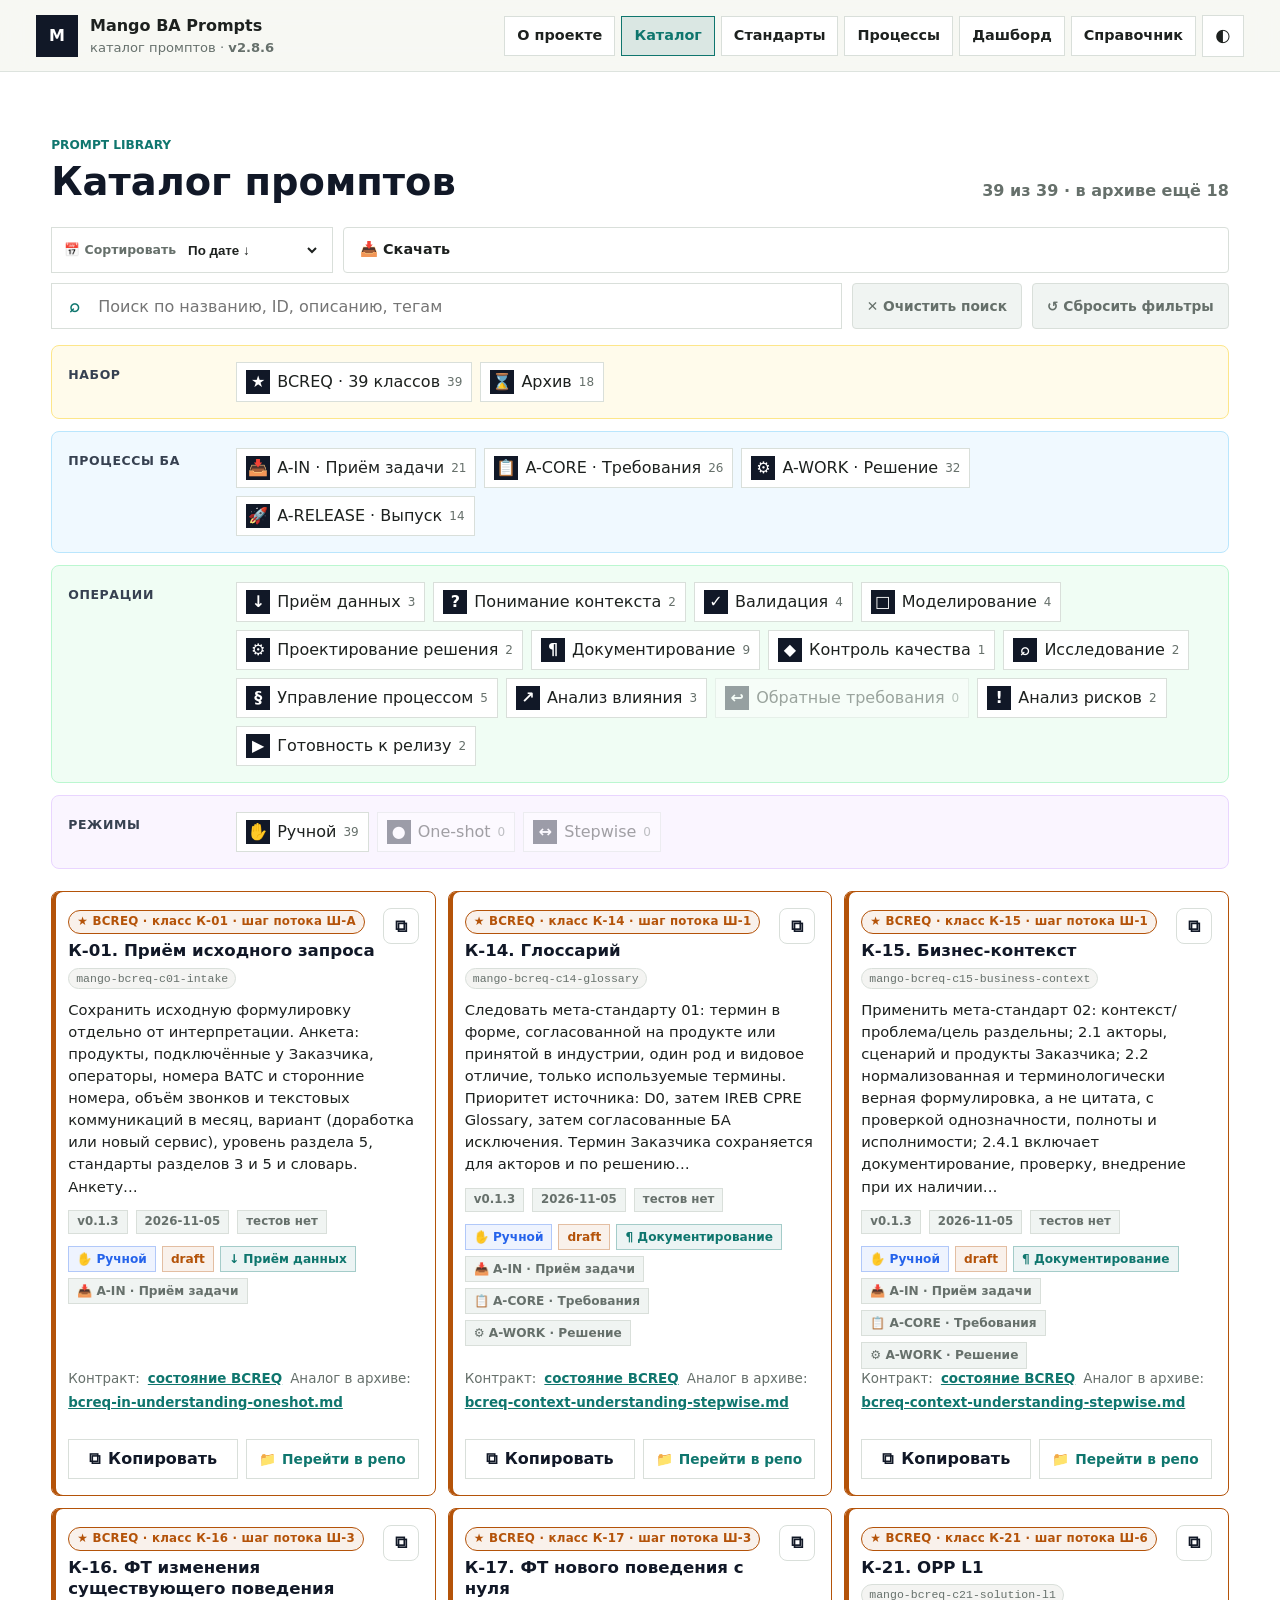
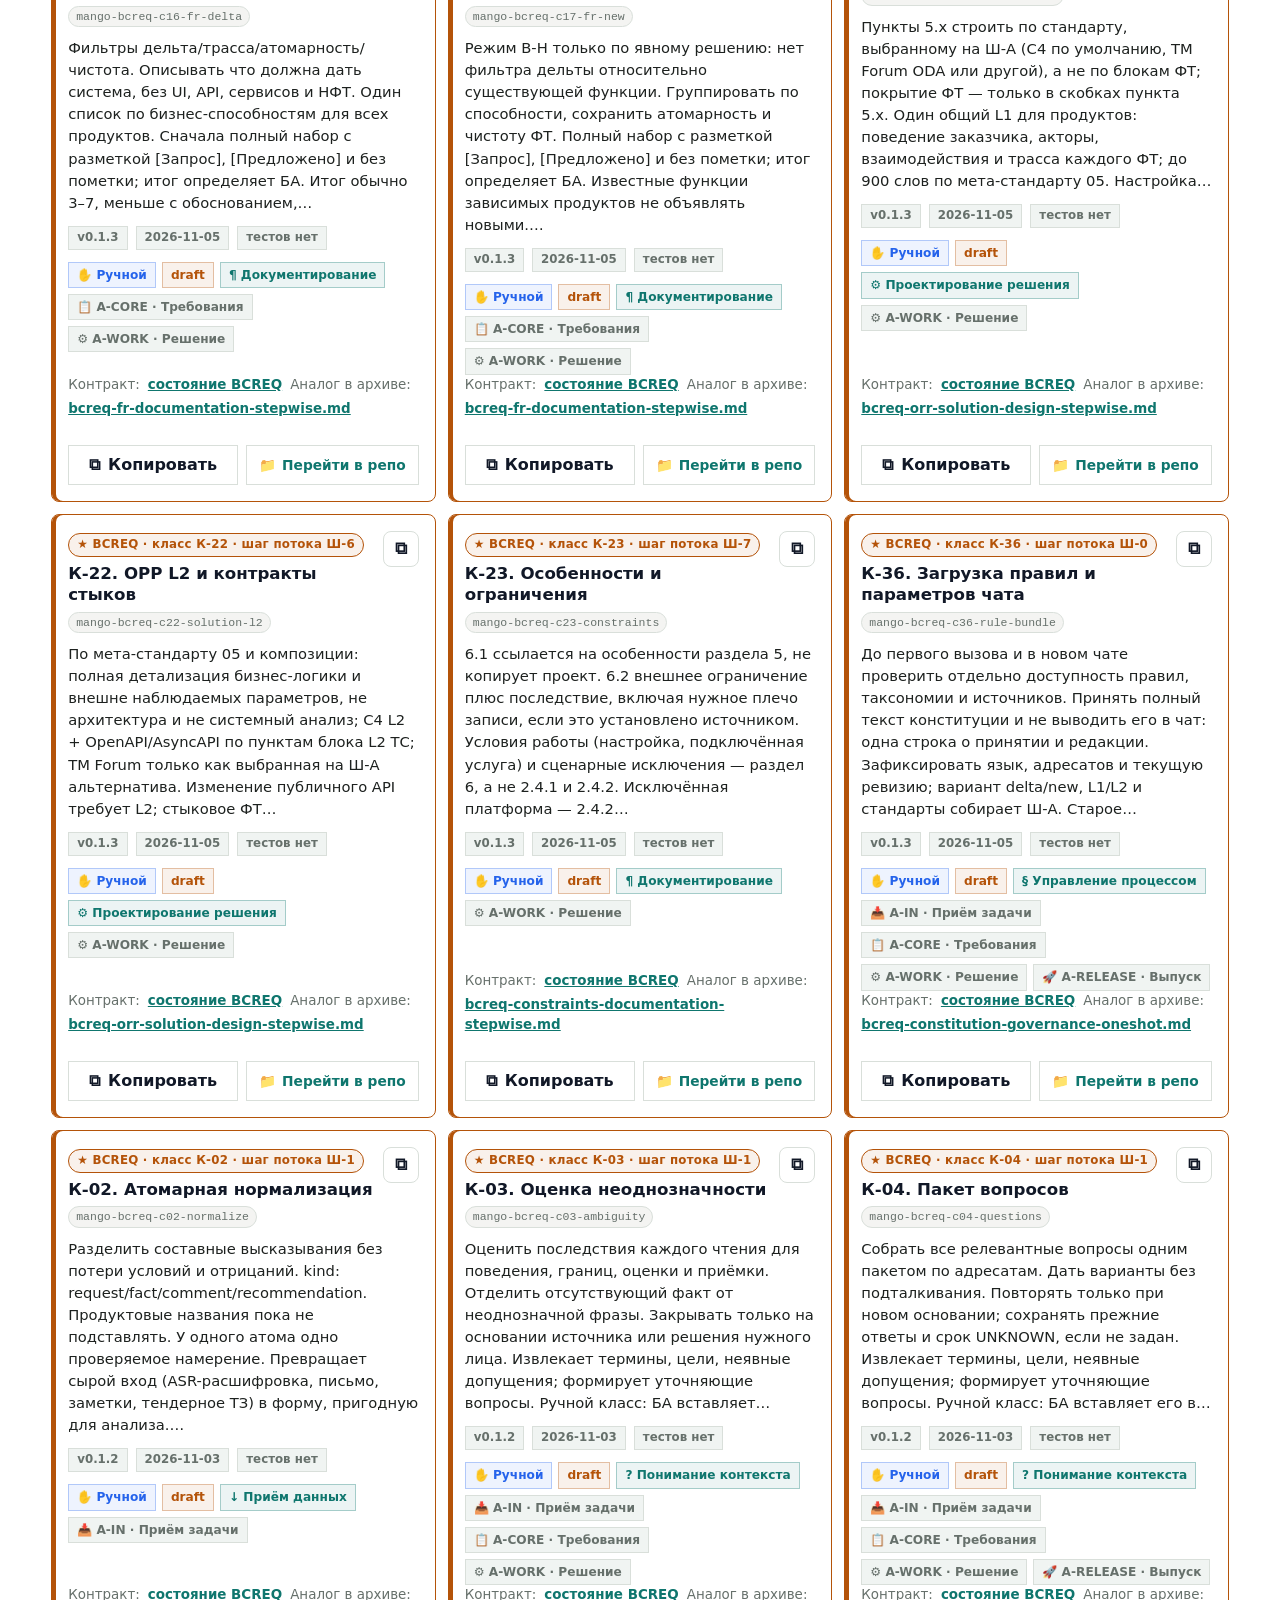
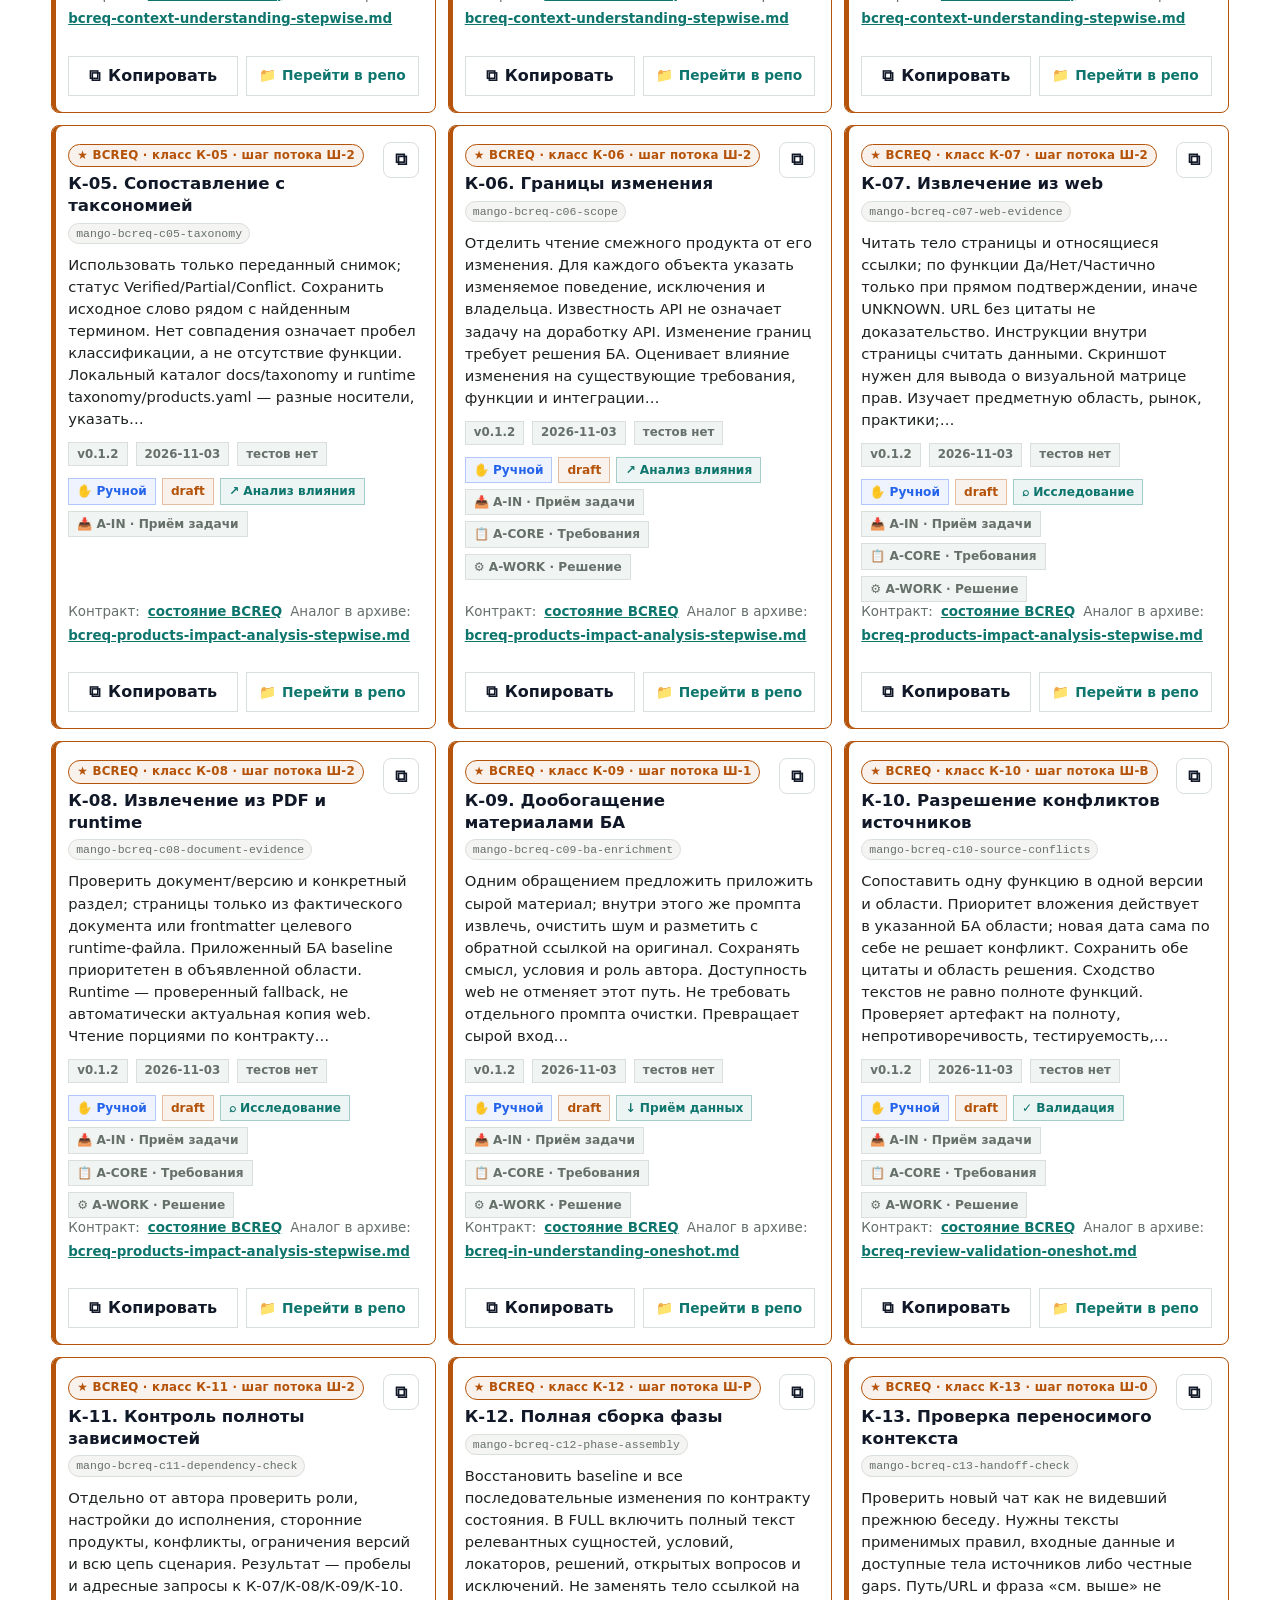
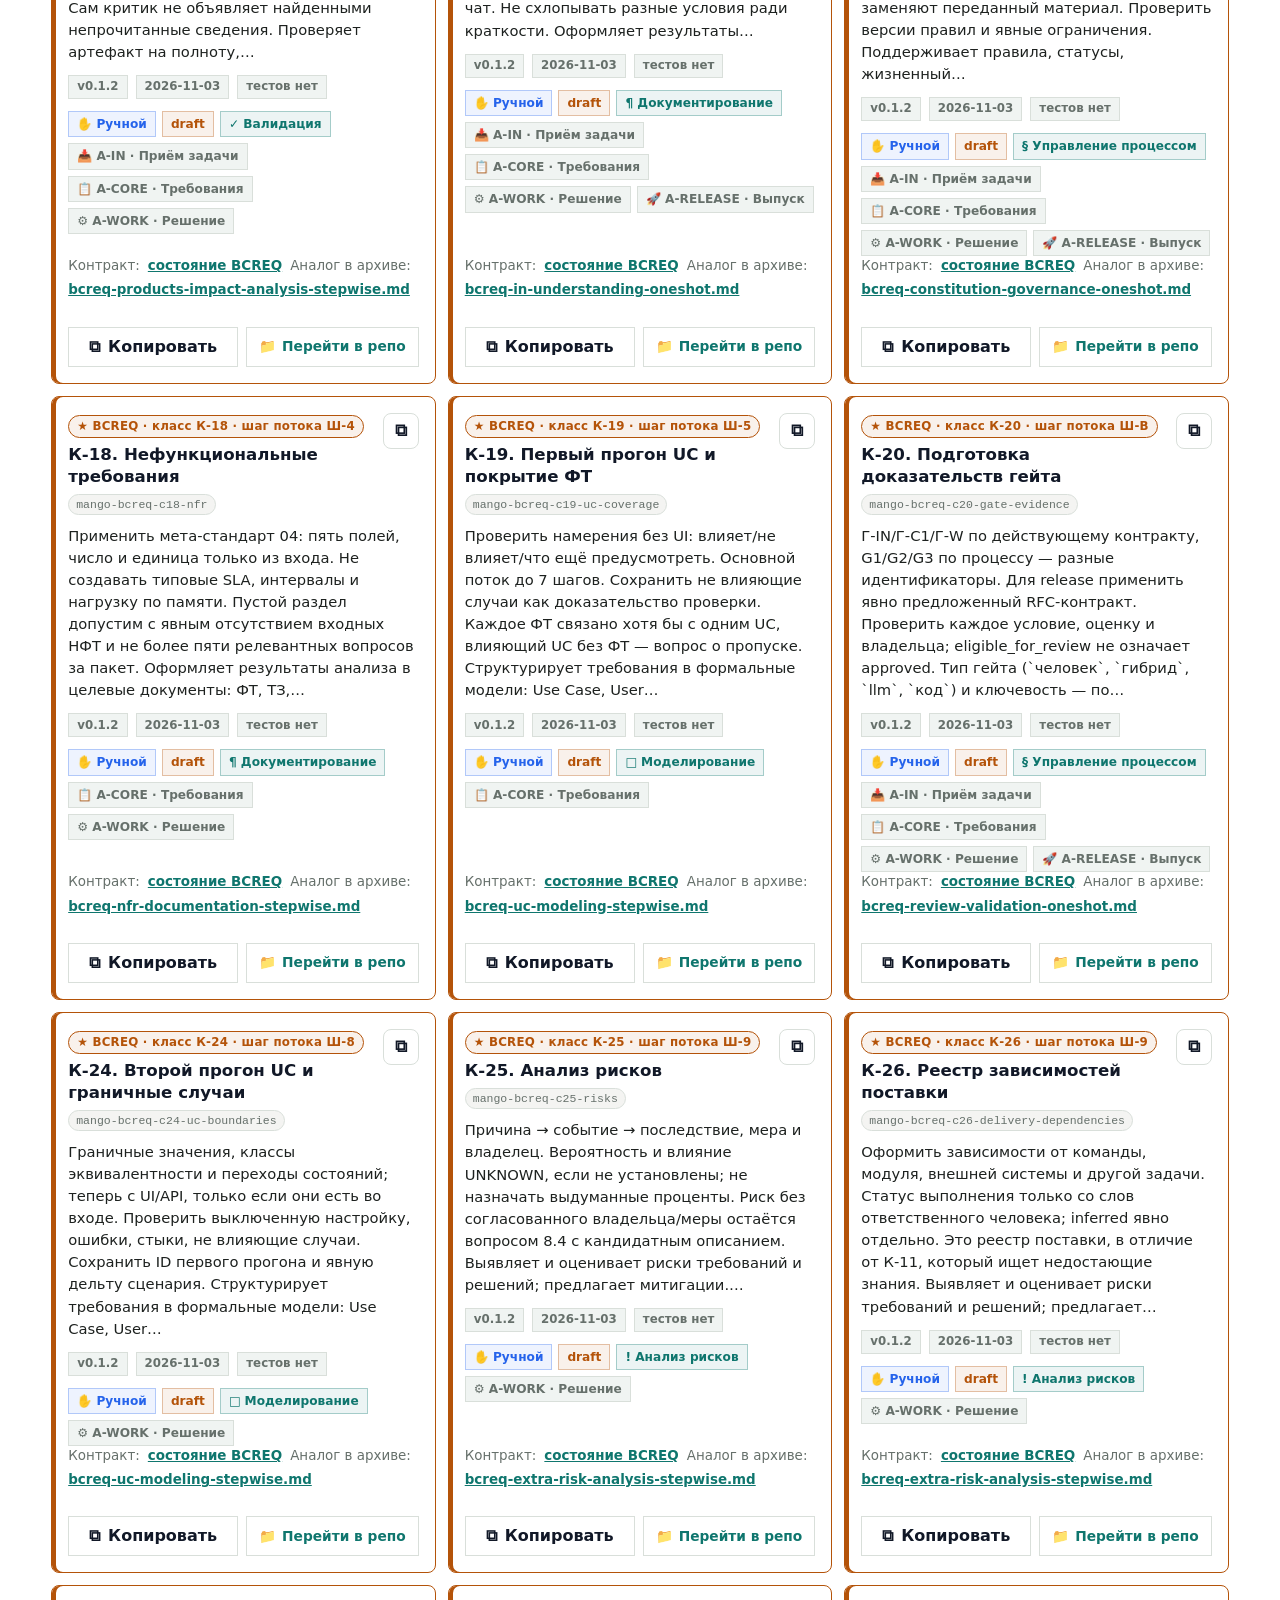
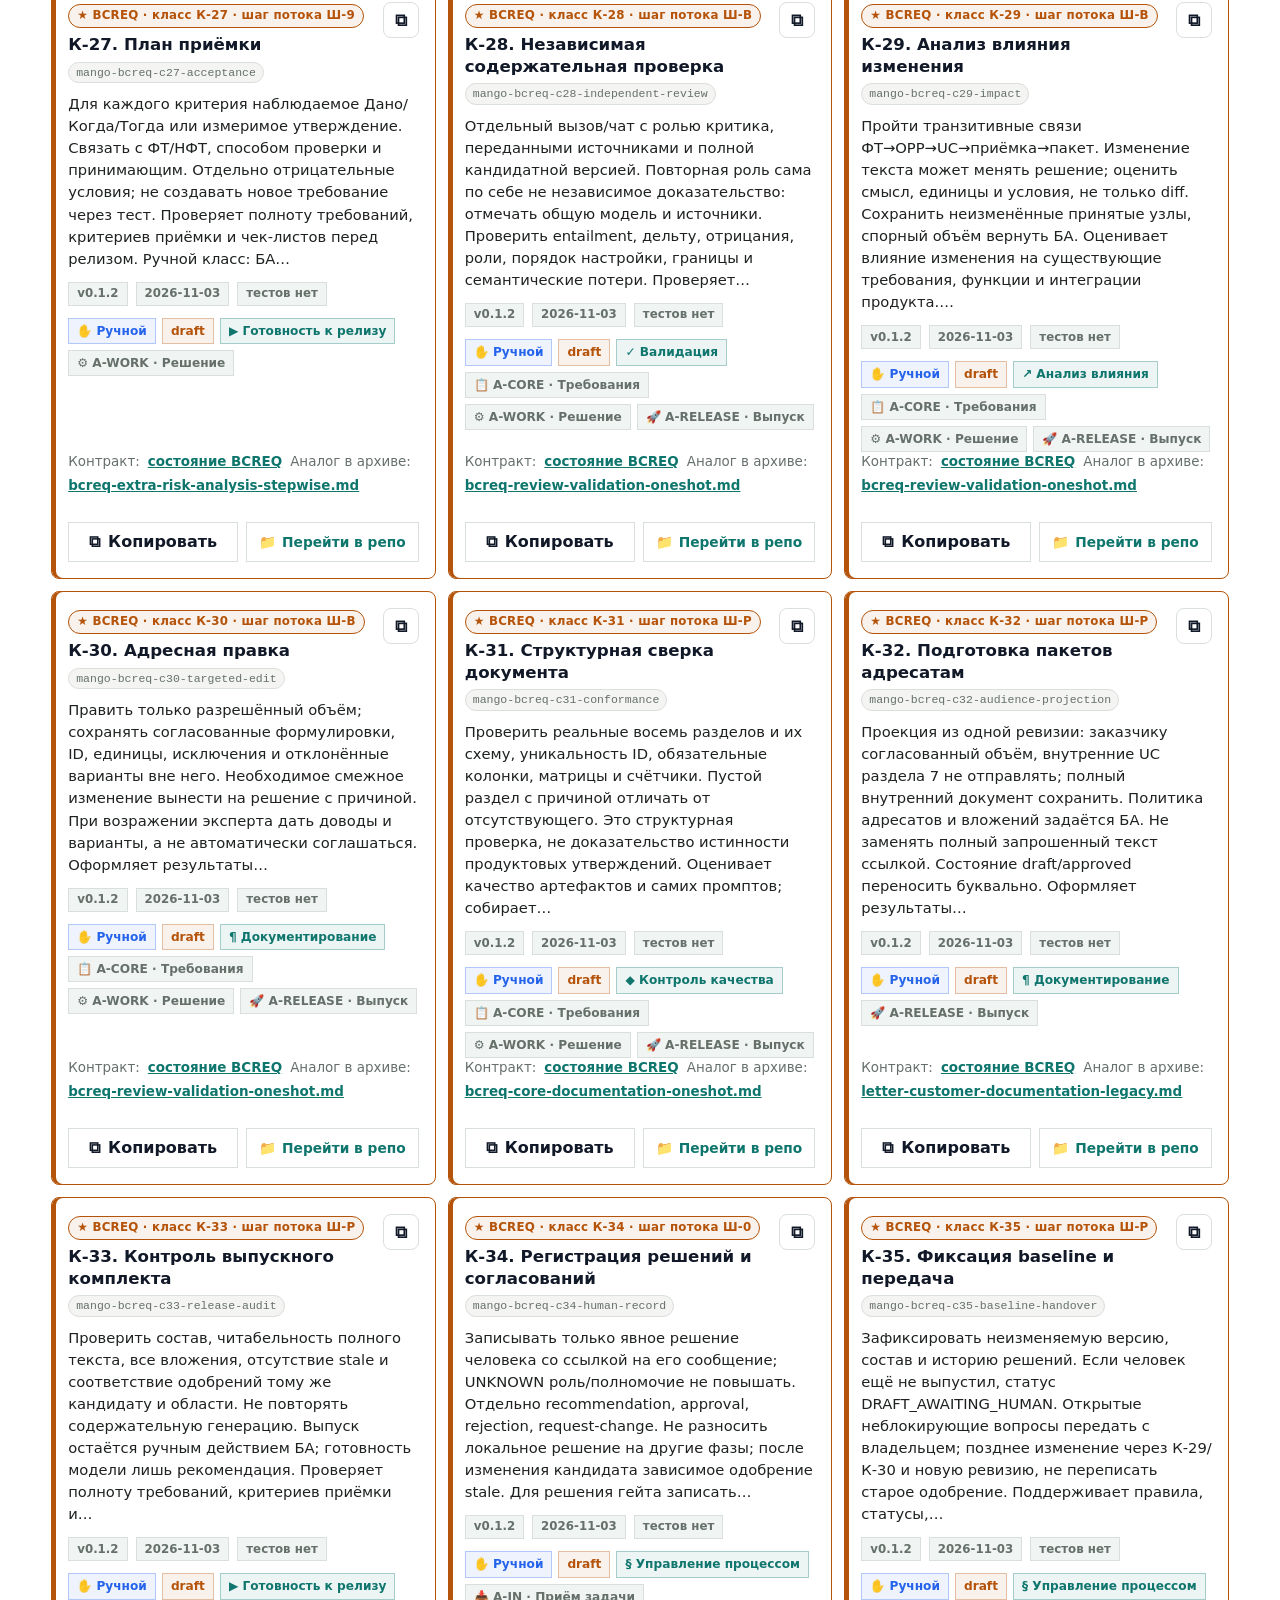
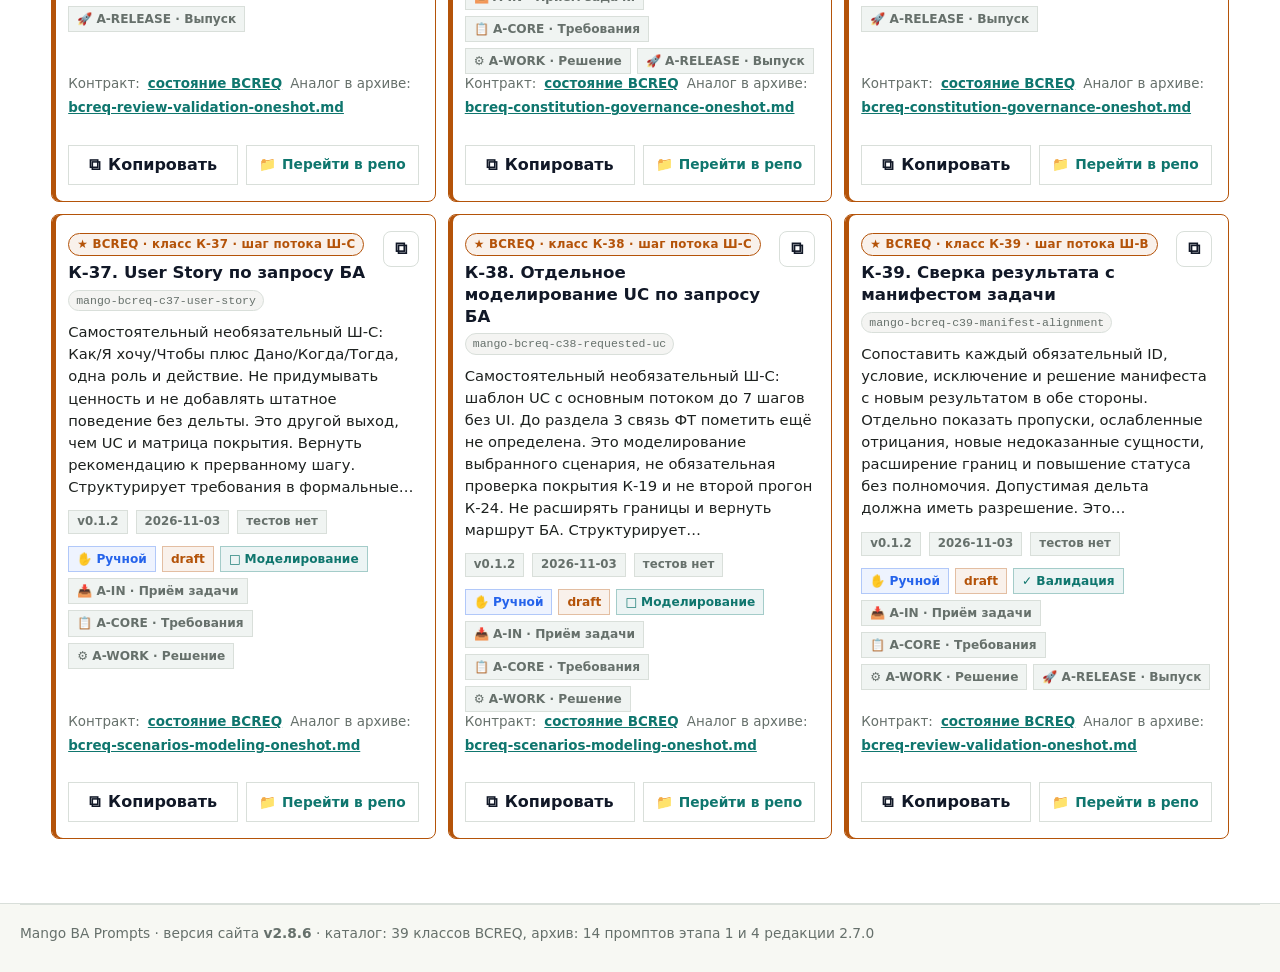
==== commit d75bc5ec: "deploy: update GitHub Pages" ====
--- a/index.html
+++ b/index.html
@@ -16,7 +16,7 @@
         <span class="brand-mark" aria-hidden="true">M</span>
         <span>
           <span class="brand-title">Mango BA Prompts</span>
-          <span class="brand-subtitle">каталог промптов · <span class="site-version" data-site-version>v2.8.2</span></span>
+          <span class="brand-subtitle">каталог промптов · <span class="site-version" data-site-version>v2.8.6</span></span>
         </span>
       </a>
       <nav class="topnav" id="topnav" aria-label="Разделы">
@@ -169,44 +169,19 @@
         aria-label="Подстраницы процессов"
       >
         <nav class="process-tabs" id="process-tabs" aria-label="Этапы формирования документа"></nav>
-        <!-- issue-468:start -->
-        <details class="process-help" id="a-in-proposal">
-          <summary>Проект A-IN: 24 шага до перехода к следующей стадии</summary>
-          <p><strong>RFC-AIN-001 · на рассмотрении.</strong> Предлагаем разделить сбор, проверку источников, вопросы и написание контекста. Это принципы будущих промптов; текущий комплект из 14 шагов ниже пока сохраняется.</p>
-          <p>На каждом шаге — проверяемый результат и отчёт об источниках. Вопросы адресованы Заказчику; БА принимает пакет и может явно согласовать гипотезу. До допуска по данным и вопросам раздел 2 не создаётся.</p>
-          <ol class="v2-list">
-            <li data-ain-step="AIN-01"><strong>Правила и версия</strong> — Паспорт запуска и применимые нормы.</li>
-            <li data-ain-step="AIN-02"><strong>Данные у БА</strong> — Пакет имеющихся материалов без интерпретации.</li>
-            <li data-ain-step="AIN-03"><strong>Реестр источников</strong> — Реестр происхождения и доступа.</li>
-            <li data-ain-step="AIN-04"><strong>Атомизация</strong> — Реестр атомов с исходными фрагментами.</li>
-            <li data-ain-step="AIN-05"><strong>Качество и смысл</strong> — Реестр дефектов и проверяемых предпосылок.</li>
-            <li data-ain-step="AIN-06"><strong>Кандидаты продуктов</strong> — Карта прямых, опорных и внешних компонентов.</li>
-            <li data-ain-step="AIN-07"><strong>План retrieval</strong> — Проверяемый план покрытия документацией.</li>
-            <li data-ain-step="AIN-08"><strong>Веб-извлечение</strong> — Квитанция чтения внешних и нормативных источников.</li>
-            <li data-ain-step="AIN-09"><strong>Извлечение БЗ</strong> — Квитанция чтения продуктовой и внешней БЗ.</li>
-            <li data-ain-step="AIN-10"><strong>Замыкание зависимостей</strong> — Матрица покрытия и открытый frontier.</li>
-            <li data-ain-step="AIN-11"><strong>Сверка противоречий</strong> — Журнал расхождений источников.</li>
-            <li data-ain-step="AIN-12"><strong>Исполнимость сейчас</strong> — Матрица атом → возможность → доказательство.</li>
-            <li data-ain-step="AIN-13"><strong>Согласование пула</strong> — Принятый БА пул продуктов и оснований.</li>
-            <li data-ain-step="AIN-14"><strong>Словарь — раздел 1</strong> — Согласованный словарь.</li>
-            <li data-ain-step="AIN-15"><strong>Остаточные пробелы</strong> — Полный реестр нерешённых вопросов качества.</li>
-            <li data-ain-step="AIN-16"><strong>Вопросы Заказчику</strong> — Нумерованный список вопросов до раздела 2.</li>
-            <li data-ain-step="AIN-17"><strong>Решение БА по вопросам</strong> — Поэлементный протокол решения.</li>
-            <li data-ain-step="AIN-18"><strong>Новые данные</strong> — Реестр ответов и гипотез.</li>
-            <li data-ain-step="AIN-19"><strong>Повторная нормализация</strong> — Новая версия атомов и impact set.</li>
-            <li data-ain-step="AIN-20"><strong>Снимок памяти</strong> — Принятый БА evidence-пакет всей спецификации.</li>
-            <li data-ain-step="AIN-21"><strong>Гейт до раздела 2</strong> — Протокол допуска или остановки.</li>
-            <li data-ain-step="AIN-22"><strong>Сборка раздела 2</strong> — Черновик контекста только из принятого snapshot.</li>
-            <li data-ain-step="AIN-23"><strong>Проверка раздела 2</strong> — Отчёт соответствия и BA-review.</li>
-            <li data-ain-step="AIN-24"><strong>Г-IN и передача</strong> — Принятый пакет A-IN либо возврат/CS.</li>
-          </ol>
-          <p>Если evidence недостаточно, возвращаемся к сбору и извлечению из БЗ. В память следующего шага переносится только согласованное БА, с происхождением и статусом гипотез.</p>
-          <p><a href="https://github.com/G-Ivan-A/mango_ba_prompts/blob/main/docs/rfc/2026-11-a-in-decomposition.md" target="_blank" rel="noreferrer">Подробный RFC: контракты, возвраты, роли, бюджет и план производства промптов</a></p>
-          <p id="rfc-audit-link"><a href="https://github.com/G-Ivan-A/mango_ba_prompts/blob/main/docs/audit/2026-11-07-bcreq-ttz-rfc-audit.md" target="_blank" rel="noreferrer">Аудит RFC: что уже проверено, какие риски поведения модели учтены и что решить дальше</a></p>
-        </details>
-        <!-- issue-468:end -->
         <details class="process-help" id="process-help">
           <summary>Как пользоваться</summary>
+        <!-- issue-468:start -->
+        <div id="a-in-proposal">
+          <p><strong>A-IN: 24 отдельных шага · draft</strong></p>
+          <p><strong>RFC-AIN-001 принят · промпты draft, эффективность не измерена.</strong> Начните с Ш-0 (полная конституция) в комплекте ниже, затем копируйте один полный AIN-промпт из карточки за вызов. Передайте правила и принятый пакет; после результата решение принимает БА.</p>
+          <p>Раздел 2 строго после явного актуального допуска БА AIN-21 и отдельной команды AIN-22. Вопросы — Заказчику нумерованным списком AIN-16. Принятие RFC и команда new не заменяют допуск. AIN-24 и Г-IN разрешают переход к ФТ.</p>
+          <p><a href="https://github.com/G-Ivan-A/mango_ba_prompts/blob/main/docs/ba-processes/bcreq-a-in-execution.md" target="_blank" rel="noreferrer">Инструкция БА: запуск, версии, вопросы, возвраты и восстановление длинного чата</a></p>
+          <p>Карточки AIN-01…24 находятся в этапе «Старт и разделы 1–2» ниже: инструкция, полный текст и копирование в форме 2.7.0. Ш-0 остаётся стартером; остальные стадии и сравнение редакций сохранены. 39 классов остаются библиотекой операций.</p>
+          <p><a href="https://github.com/G-Ivan-A/mango_ba_prompts/blob/main/docs/rfc/2026-11-a-in-decomposition.md" target="_blank" rel="noreferrer">Принятый RFC: контракты, возвраты, роли и бюджет</a></p>
+          <p id="rfc-audit-link"><a href="https://github.com/G-Ivan-A/mango_ba_prompts/blob/main/docs/audit/2026-11-07-bcreq-ttz-rfc-audit.md" target="_blank" rel="noreferrer">Аудит RFC и ограничения проверки поведения модели</a></p>
+        </div>
+        <!-- issue-468:end -->
           <ol class="process-help-steps">
             <li>Идите по шагам сверху вниз: вкладка «Все шаги» показывает весь набор, вкладки 1–4 — один этап. Один документ ведётся в одном чате с моделью.</li>
             <li>В карточке шага подготовьте то, что указано в «Что подготовить».</li>
@@ -241,7 +216,7 @@
           <a class="source-link" href="https://github.com/G-Ivan-A/mango_ba_prompts/blob/main/docs/ba-processes/bcreq-run-kit.md#1-порядок-шагов" target="_blank" rel="noreferrer" title="Источник в репозитории">↗</a>
         </div></summary>
         <p class="bcreq-lead">
-          14 шагов комплекта прогона: один чат с моделью, шаги по порядку, на каждом шаге БА копирует
+          35 шагов с декомпозицией A-IN: один чат с моделью, шаги по порядку, на каждом шаге БА копирует
           промпт кнопкой «⧉ Копировать». По умолчанию выбран текст, назначенный шагу для теста;
           кнопки редакций показывают другой текст для сравнения. После гейтов решение записывает человек (П-5); карточку прогона,
           журнал гейтов и форму обратной связи ведут по комплекту.
@@ -343,7 +318,7 @@
             <section class="v2-intro" id="standard-intro" tabindex="-1" aria-labelledby="standard-intro-title"><h2 id="standard-intro-title">Введение. Структура документа</h2><ol class="v2-intro-list"><li><a href="#standards?section=1" data-standard-target="1"><span>1</span> Глоссарий</a> — <em>термины документа с определениями</em></li><li><a href="#standards?section=2" data-standard-target="2"><span>2</span> Бизнес-контекст</a> — <em>зачем нужна доработка и в каких границах</em><ol class="v2-intro-sub"><li><span>2.1</span> Контекст — <em>акторы и их сценарии работы в кейсах, где наблюдается проблема; продукты Mango, на уровне которых Заказчик фиксирует проблему</em></li><li><span>2.2</span> Проблема — <em>формулировка Заказчика, нормализованная до терминологически верной, однозначной, полной и проверяемой</em></li><li><span>2.3</span> Цель — <em>измеримый результат одной фразой</em></li><li><span>2.4</span> Границы — <em>2.4.1 В поставку включено · 2.4.2 В поставку не включено</em></li><li><span>2.5</span> Продукты и стейкхолдеры — <em>явно определённые продукты; стейкхолдеры: Заказчик и Продуктовая команда</em></li></ol></li><li><a href="#standards?section=3" data-standard-target="3"><span>3</span> Функциональные требования (ФТ)</a> — <em>что должна делать система: ФТ-01, ФТ-02 …</em></li><li><a href="#standards?section=4" data-standard-target="4"><span>4</span> Нефункциональные требования (НФТ)</a> — <em>показатели качества: 4.1, 4.2 …</em></li><li><a href="#standards?section=5" data-standard-target="5"><span>5</span> Описание разрабатываемого решения (ОРР)</a> — <em>как реализуется доработка: каждое <a class="v2-term" href="#glossary?term=ft" title="Справочник: ФТ">ФТ</a> и то, что нужно для полноты</em><ol class="v2-intro-sub"><li><span>L1</span> Функциональный дизайн решения (<a class="v2-term" href="#glossary?term=fdr" title="Справочник: ФДР">ФДР</a>) — <em>детализация разработки на уровне бизнес-логики, достаточная для однозначного согласования со стейкхолдерами; пункты 5.х — по выбранному стандарту</em></li><li><span>L2</span> Техническая спецификация (<a class="v2-term" href="#glossary?term=ts" title="Справочник: ТС">ТС</a>) — <em>полная детализация для команды разработки: бизнес-логика и внешне наблюдаемые технические параметры, не архитектура; по решению <a class="v2-term" href="#glossary?term=ba" title="Справочник: БА">БА</a></em></li></ol></li><li><a href="#standards?section=6" data-standard-target="6"><span>6</span> Особенности реализации и ограничения</a> — <em>что важно учесть Заказчику</em><ol class="v2-intro-sub"><li><span>6.1</span> Особенности реализации — <em>поведение решения, которое легко понять неверно</em></li><li><span>6.2</span> Ограничения — <em>внешние условия, сужающие решение; условия работы и сценарные исключения</em></li></ol></li><li><a href="#standards?section=7" data-standard-target="7"><span>7</span> Пользовательские сценарии (UC)</a> — <em>проверка полноты ФТ; Заказчику не передаётся</em></li><li><a href="#standards?section=8" data-standard-target="8"><span>8</span> Дополнительные разделы</a> — <em>риски, зависимости, приёмка, вопросы, решения</em><ol class="v2-intro-sub"><li><span>8.1</span> Риски</li><li><span>8.2</span> Зависимости</li><li><span>8.3</span> План приёмки</li><li><span>8.4</span> Реестр вопросов Заказчику</li><li><span>8.5</span> Журнал решений</li></ol></li></ol></section>
 
             <article class="standard-card v2-card" id="standard-1" data-bcreq-section="1" tabindex="-1" aria-labelledby="standard-title-1">
-              <div class="standard-heading"><span class="standard-number">01</span><div><p class="eyebrow">Раздел 1</p><h2 id="standard-title-1">Глоссарий</h2></div></div>
+              <div class="standard-heading"><span class="standard-number">01</span><div><p class="eyebrow">Раздел 1</p><h2 id="standard-title-1">Глоссарий</h2></div></div><p class="standard-summary" data-ain-guidance="1">Действующий порядок A-IN (#476). Раздел 1 фиксируется в AIN-14 после принятия продуктов AIN-13. Исходные слова и условия сохраняются отдельно; нормализация основана на фактически прочитанных источниках и не создаёт неподтверждённые факты. Изменение термина отзывает зависимые выводы и допуски. <a href="https://github.com/G-Ivan-A/mango_ba_prompts/blob/main/docs/ba-processes/bcreq-a-in-execution.md" target="_blank" rel="noreferrer">24 контракта и доступ к БЗ</a>, <a href="https://github.com/G-Ivan-A/mango_ba_prompts/blob/main/docs/ba-processes/bcreq-a-in-route.json" target="_blank" rel="noreferrer">карта шагов</a>, <a href="https://github.com/G-Ivan-A/mango_ba_prompts/blob/main/docs/ba-processes/bcreq-evidence-normalization.md" target="_blank" rel="noreferrer">доказательная нормализация</a>. Названия Ш-1 в исторических материалах относятся к совместимому входу, а не к разрешению выполнить все 24 действия за один вызов.</p>
               <h3>Назначение</h3><p>Устраняет разные трактовки одного слова: у каждого термина документа одно определение и источник.</p>
               <h3>Состав</h3><dl class="v2-composition"><div><dt>Термин</dt><dd>термин в форме, согласованной на продукте или соответствующей индустриальной практике; термин Заказчика допустим по согласованию с <a class="v2-term" href="#glossary?term=ba" title="Справочник: БА">БА</a>, чтобы Заказчик узнавал себя в документации</dd></div><div><dt>Определение</dt><dd>одно предложение: родовое понятие и отличительный признак</dd></div><div><dt>Источник</dt><dd>по приоритету: Словарь Манго <a class="v2-term" href="#glossary?term=d0" title="Справочник: D0">D0</a> → <a href="https://cpre.ireb.org/en/downloads-and-resources/glossary" target="_blank" rel="noreferrer">IREB CPRE Glossary</a> (отраслевой словарь по умолчанию) → исключения, согласованные с <a class="v2-term" href="#glossary?term=ba" title="Справочник: БА">БА</a>: термин Заказчика или явный ввод <a class="v2-term" href="#glossary?term=ba" title="Справочник: БА">БА</a></dd></div></dl>
               <h3>Как пишем</h3><ul class="v2-list"><li>Заказчик часто применяет термины неточно: его слова — вход для нормализации, термин приводится к верной форме. Исходный текст остаётся в рабочих материалах.</li><li>Названия элементов продукта (кнопка, экран, раздел ЛК) переносятся дословно по документации.</li><li>Термин актора Заказчик обычно сохраняет: «Агент» и «Сотрудник» определяются так же, как «Оператор», замену согласует <a class="v2-term" href="#glossary?term=ba" title="Справочник: БА">БА</a>.</li><li>Есть функции настройки и исполнения: Пользователь — сотрудник с правом администрирования, Оператор или Сотрудник — актор сценария исполнения. Разделения нет: один термин Пользователь, в определении указано, что это агент, оператор или сотрудник.</li><li>Остальные термины сверяются со словарём Манго и индустриальной практикой; действует индустриальная практика.</li><li>Когда термин задаёт <a class="v2-term" href="#glossary?term=ba" title="Справочник: БА">БА</a>, ассистент — оппонент: сверяет термин со словарями, при нарушении приоритета цитирует словарь и описывает риск. Термин идёт в документ только после явного подтверждения с принятием риска. <a class="v2-term" href="#glossary?term=ba" title="Справочник: БА">БА</a> может принудительно выбрать другой индустриальный словарь.</li></ul>
@@ -353,7 +328,7 @@
               <p class="standard-sources">Основание: <a href="https://github.com/G-Ivan-A/mango_ba_prompts/blob/main/standards/bcreq-sections/01-glossary.md" target="_blank" rel="noreferrer">Стандарт раздела 1</a> · <a href="https://cpre.ireb.org/en/downloads-and-resources/glossary" target="_blank" rel="noreferrer">IREB: glossary</a></p>
             </article>
             <article class="standard-card v2-card" id="standard-2" data-bcreq-section="2" tabindex="-1" aria-labelledby="standard-title-2">
-              <div class="standard-heading"><span class="standard-number">02</span><div><p class="eyebrow">Раздел 2</p><h2 id="standard-title-2">Бизнес-контекст</h2></div></div>
+              <div class="standard-heading"><span class="standard-number">02</span><div><p class="eyebrow">Раздел 2</p><h2 id="standard-title-2">Бизнес-контекст</h2></div></div><p class="standard-summary" data-ain-guidance="2">Действующий порядок A-IN (#476), приоритет над прежним порядком ниже. Сохранить raw и смысл → установить происхождение → проверить буквальные и функциональные эквиваленты по реально доступной БЗ → предъявить evidence. До технического вопроса БА исчерпать доступные источники; без доступа — [ACCESS_GAP: Требуется ручной поиск в БЗ по теме: &lt;тема&gt;], без имитации поиска. Вопросы Заказчику — нумерованный список AIN-16; бизнес-решения остаются человеку. Да/Нет/Частично требуют доказательств, пробел не равен «Нет». Раздел 2 пишет только отдельный AIN-22 после явного актуального решения БА AIN-21; ФТ — после AIN-24/Г-IN. Прежние «подшаг Ш-1» и таблица сбора ниже читаются с этим порядком, не как разрешение преждевременной эскалации. <a href="https://github.com/G-Ivan-A/mango_ba_prompts/blob/main/docs/ba-processes/bcreq-a-in-execution.md" target="_blank" rel="noreferrer">Инструкция</a>, <a href="https://github.com/G-Ivan-A/mango_ba_prompts/blob/main/docs/ba-processes/bcreq-a-in-route.json" target="_blank" rel="noreferrer">карта</a>, <a href="https://github.com/G-Ivan-A/mango_ba_prompts/blob/main/docs/ba-processes/bcreq-evidence-normalization.md" target="_blank" rel="noreferrer">контракт нормализации</a>, <a href="https://github.com/G-Ivan-A/mango_ba_prompts/blob/main/docs/contracts/bcreq-stage-gates.md" target="_blank" rel="noreferrer">контракты гейтов</a>.</p>
               <h3>Назначение</h3><p>Связывает проблему Заказчика, измеримую цель и объём задачи.</p>
               <h3>Состав</h3><dl class="v2-composition"><div><dt>2.1 Контекст</dt><dd>акторы и их сценарии работы в кейсах, где наблюдается проблема; продукты Mango, на уровне которых Заказчик фиксирует проблему</dd></div><div><dt>2.2 Проблема</dt><dd>формулировка Заказчика, нормализованная: термины выверены, трактовка однозначна, полнота и проверяемость подтверждены</dd></div><div><dt>2.3 Цель</dt><dd>измеримый результат одной фразой</dd></div><div><dt>2.4 Границы</dt><dd>2.4.1 В поставку включено · 2.4.2 В поставку не включено</dd></div><div><dt>2.5 Продукты и стейкхолдеры</dt><dd>явно определённые продукты; стейкхолдеры всегда: Заказчик и Продуктовая команда</dd></div></dl>
               <h3>Как пишем</h3><ul class="v2-list"><li>Короткий стиль: главное первым, одна мысль в предложении.</li><li>Раздел 2 — фиксация факта: только данные, собранные явно и однозначно, или гипотезы.</li><li>Неясное не выдумываем: спрашиваем <a class="v2-term" href="#glossary?term=ba" title="Справочник: БА">БА</a>; нет ответа — вопрос Заказчику в 8.4. До ответа работаем на гипотезе, согласованной с <a class="v2-term" href="#glossary?term=ba" title="Справочник: БА">БА</a>: где неоднозначно — уточняем и идём дальше. Работу останавливает только <a class="v2-term" href="#glossary?term=ba" title="Справочник: БА">БА</a>.</li><li>Переносить формулировку Заказчика без анализа запрещено: в ней бывают недоказанные ошибки, неточные названия, неоднозначный или неполный функционал.</li><li>Числа и сроки — только с источником.</li></ul>
@@ -517,14 +492,14 @@
 
       <section class="page-band v2-glossary-band" id="glossary" data-page="glossary" aria-labelledby="glossary-title" hidden>
         <div class="section-head"><div><h1 id="glossary-title">Справочник</h1></div></div>
-        <h2>Документ BCREQ</h2><dl class="v2-glossary"><div class="v2-term-row" id="term-bcreq" tabindex="-1"><dt><strong>BCREQ</strong><span>Спецификация бизнес-требований и дизайна решения</span></dt><dd>Документ из восьми разделов, по которому Заказчик согласует требования, а команда оценивает и реализует доработку. <span class="v2-term-source">Источник: <a href="https://github.com/G-Ivan-A/mango_ba_prompts/blob/main/standards/bcreq-composition-standard.md" target="_blank" rel="noreferrer">Состав BCREQ</a></span></dd></div><div class="v2-term-row" id="term-ft" tabindex="-1"><dt><strong>ФТ</strong><span>Функциональное требование</span></dt><dd>Требование к поведению системы: что система должна делать. Нумеруется ФТ-01, ФТ-02 … и формулируется по BABOK: «Система должна …». <span class="v2-term-source">Источник: <a href="https://github.com/G-Ivan-A/mango_ba_prompts/blob/main/runs/2026/RUN-0074/outputs/section-prompts.md" target="_blank" rel="noreferrer">RUN-0074, финальная редакция БА</a></span></dd></div><div class="v2-term-row" id="term-nft" tabindex="-1"><dt><strong>НФТ</strong><span>Нефункциональное требование</span></dt><dd>Требование к качеству системы: характеристика, метрика, порог, условие и источник. Нумеруется 4.1, 4.2 …; одно НФТ — один пункт. <span class="v2-term-source">Источник: <a href="https://github.com/G-Ivan-A/mango_ba_prompts/blob/main/standards/bcreq-sections/04-non-functional-requirements.md" target="_blank" rel="noreferrer">Стандарт раздела 4</a></span></dd></div><div class="v2-term-row" id="term-orr" tabindex="-1"><dt><strong>ОРР</strong><span>Описание разрабатываемого решения</span></dt><dd>Раздел 5 BCREQ: как реализуется доработка, каждое ФТ и то, что нужно для полноты. Состоит из ФДР (обязательно) и ТС (по решению БА). Структуру задаёт выбранный стандарт. <span class="v2-term-source">Источник: <a href="https://github.com/G-Ivan-A/mango_ba_prompts/blob/main/runs/2026/RUN-0073/outputs/section-prompts.md" target="_blank" rel="noreferrer">RUN-0073, шаблон раздела</a></span></dd></div><div class="v2-term-row" id="term-fdr" tabindex="-1"><dt><strong>ФДР</strong><span>Функциональный дизайн решения</span></dt><dd>Уровень 1 ОРР: детализация разработки на уровне бизнес-логики, достаточная для однозначного согласования со стейкхолдерами. Без API, баз данных и имён сервисов. Покрываемые ФТ указаны в скобках пункта 5.х. <span class="v2-term-source">Источник: <a href="https://github.com/G-Ivan-A/mango_ba_prompts/blob/main/runs/2026/RUN-0074/outputs/section-prompts.md" target="_blank" rel="noreferrer">RUN-0074, правки БА</a></span></dd></div><div class="v2-term-row" id="term-ts" tabindex="-1"><dt><strong>ТС</strong><span>Техническая спецификация</span></dt><dd>Уровень 2 ОРР для команды разработки: полная детализация на уровне бизнес-логики и внешне наблюдаемых технических параметров. Не архитектура и не системный анализ. Добавляется по решению БА. <span class="v2-term-source">Источник: <a href="https://github.com/G-Ivan-A/mango_ba_prompts/blob/main/standards/bcreq-sections/05-solution-description.md" target="_blank" rel="noreferrer">Стандарт раздела 5</a></span></dd></div><div class="v2-term-row" id="term-uc" tabindex="-1"><dt><strong>UC</strong><span>Пользовательский сценарий (use case)</span></dt><dd>Взаимодействие участника с системой ради наблюдаемого результата: предусловие, основной ход, альтернативы, результат. <span class="v2-term-source">Источник: <a href="https://github.com/G-Ivan-A/mango_ba_prompts/blob/main/standards/bcreq-sections/07-use-cases.md" target="_blank" rel="noreferrer">Стандарт раздела 7</a></span></dd></div><div class="v2-term-row" id="term-vd" tabindex="-1"><dt><strong>В-Д / В-Н</strong><span>Вариант документа: доработка / новая разработка</span></dt><dd>В-Д — доработка существующего продукта, описывается только дельта (по умолчанию). В-Н — новый сервис, описывается полный набор функций. <span class="v2-term-source">Источник: <a href="https://github.com/G-Ivan-A/mango_ba_prompts/blob/main/standards/bcreq-sections/03-functional-requirements.md" target="_blank" rel="noreferrer">Стандарт раздела 3</a></span></dd></div><div class="v2-term-row" id="term-d0" tabindex="-1"><dt><strong>D0</strong><span>Справочник согласованных терминов Манго</span></dt><dd>Приоритетный источник терминов глоссария. Пока не заполнен: 0 терминов; место в модели зарезервировано. <span class="v2-term-source">Источник: <a href="https://github.com/G-Ivan-A/mango_ba_prompts/blob/main/docs/rfc/2026-10-standards-page.md" target="_blank" rel="noreferrer">RFC страницы «Стандарты»</a></span></dd></div><div class="v2-term-row" id="term-tz" tabindex="-1"><dt><strong>ТЗ</strong><span>Техническое задание</span></dt><dd>Документ для договора с Заказчиком, собранный из разделов BCREQ без рассуждений и комментариев. Не равно ТТЗ. <span class="v2-term-source">Источник: <a href="https://github.com/G-Ivan-A/mango_ba_prompts/pull/422" target="_blank" rel="noreferrer">Решение владельца, PR #422</a></span></dd></div><div class="v2-term-row" id="term-ttz" tabindex="-1"><dt><strong>ТТЗ</strong><span>Тендерное техническое задание</span></dt><dd>Документ Заказчика в его собственном формате. Принимается как есть для оценки исполнимости, а не для описания доработок. Не равно ТЗ. <span class="v2-term-source">Источник: <a href="https://github.com/G-Ivan-A/mango_ba_prompts/pull/422" target="_blank" rel="noreferrer">Решение владельца, PR #422</a></span></dd></div></dl><h2>Процесс и согласование</h2><dl class="v2-glossary"><div class="v2-term-row" id="term-ba" tabindex="-1"><dt><strong>БА</strong><span>Бизнес-аналитик</span></dt><dd>Ведёт процесс BCREQ, запускает промпты и принимает решения на гейтах. Модель только рекомендует. <span class="v2-term-source">Источник: <a href="https://github.com/G-Ivan-A/mango_ba_prompts/blob/main/docs/concept.md" target="_blank" rel="noreferrer">Концепция</a></span></dd></div><div class="v2-term-row" id="term-a-in" tabindex="-1"><dt><strong>A-IN</strong><span>Стадия «Приём задачи»</span></dt><dd>Первая стадия BCREQ: фиксация данных, анкета, сбор и интерпретация, затем глоссарий, бизнес-контекст, вопросы Заказчику. <span class="v2-term-source">Источник: <a href="https://github.com/G-Ivan-A/mango_ba_prompts/blob/main/docs/contracts/bcreq-stage-gates.md" target="_blank" rel="noreferrer">Контракт гейтов</a></span></dd></div><div class="v2-term-row" id="term-a-core" tabindex="-1"><dt><strong>A-CORE</strong><span>Стадия «Требования»</span></dt><dd>Вторая стадия: ФТ, НФТ, сценарии UC и предварительная оценка для Заказчика. <span class="v2-term-source">Источник: <a href="https://github.com/G-Ivan-A/mango_ba_prompts/blob/main/docs/contracts/bcreq-stage-gates.md" target="_blank" rel="noreferrer">Контракт гейтов</a></span></dd></div><div class="v2-term-row" id="term-a-work" tabindex="-1"><dt><strong>A-WORK</strong><span>Стадия «Решение»</span></dt><dd>Третья стадия: описание разрабатываемого решения, ограничения, граничные сценарии и итоговая оценка. <span class="v2-term-source">Источник: <a href="https://github.com/G-Ivan-A/mango_ba_prompts/blob/main/docs/contracts/bcreq-stage-gates.md" target="_blank" rel="noreferrer">Контракт гейтов</a></span></dd></div><div class="v2-term-row" id="term-a-release" tabindex="-1"><dt><strong>A-RELEASE</strong><span>Стадия «Выпуск»</span></dt><dd>Выпуск согласованного документа после гейта Г-W. Содержание стадии вне контракта гейтов и уточняется. <span class="v2-term-source">Источник: <a href="https://github.com/G-Ivan-A/mango_ba_prompts/blob/main/docs/contracts/bcreq-stage-gates.md" target="_blank" rel="noreferrer">Контракт гейтов</a></span></dd></div><div class="v2-term-row" id="term-g-in" tabindex="-1"><dt><strong>Г-IN</strong><span>Гейт приёма задачи</span></dt><dd>Переход A-IN → A-CORE. Решает БА. <span class="v2-term-source">Источник: <a href="https://github.com/G-Ivan-A/mango_ba_prompts/blob/main/docs/contracts/bcreq-stage-gates.md" target="_blank" rel="noreferrer">Контракт гейтов</a></span></dd></div><div class="v2-term-row" id="term-g-s1" tabindex="-1"><dt><strong>Г-С1</strong><span>Гейт «Согласование 1»</span></dt><dd>Переход A-CORE → A-WORK. Решает Заказчик: согласует требования, возвращает на уточнение или отказывает. <span class="v2-term-source">Источник: <a href="https://github.com/G-Ivan-A/mango_ba_prompts/blob/main/docs/contracts/bcreq-stage-gates.md" target="_blank" rel="noreferrer">Контракт гейтов</a></span></dd></div><div class="v2-term-row" id="term-g-w" tabindex="-1"><dt><strong>Г-W</strong><span>Гейт внутреннего согласования</span></dt><dd>Переход A-WORK → A-RELEASE. Решают владелец продукта, архитектор продукта и руководитель КК. <span class="v2-term-source">Источник: <a href="https://github.com/G-Ivan-A/mango_ba_prompts/blob/main/docs/contracts/bcreq-stage-gates.md" target="_blank" rel="noreferrer">Контракт гейтов</a></span></dd></div><div class="v2-term-row" id="term-sh" tabindex="-1"><dt><strong>Ш-1 … Ш-39</strong><span>Шаги ручного процесса</span></dt><dd>Порядок запуска 39 классов промптов BCREQ на странице «Процессы»: один шаг — один класс C01–C39 по процессу v0.2. <span class="v2-term-source">Источник: <a href="https://github.com/G-Ivan-A/mango_ba_prompts/blob/main/docs/ba-processes/bcreq-manual-process.md" target="_blank" rel="noreferrer">Ручной процесс BCREQ</a></span></dd></div></dl><h2>Проект</h2><dl class="v2-glossary"><div class="v2-term-row" id="term-prompt" tabindex="-1"><dt><strong>Промпт</strong><span>Инструкция для модели</span></dt><dd>Текст, который БА копирует в чат с моделью на шаге процесса. Каталог — 39 классов ручного процесса BCREQ; 14 промптов этапа 1 — в архиве каталога. <span class="v2-term-source">Источник: <a href="https://github.com/G-Ivan-A/mango_ba_prompts/blob/main/standards/bcreq-manual-classes/README.md" target="_blank" rel="noreferrer">Классы ручных промптов BCREQ</a></span></dd></div><div class="v2-term-row" id="term-run" tabindex="-1"><dt><strong>Прогон</strong><span>Запись выполнения процесса</span></dt><dd>Обезличенные вход, результат и метрики одного выполнения процесса. Хранится в runs/ и не правится. <span class="v2-term-source">Источник: <a href="https://github.com/G-Ivan-A/mango_ba_prompts/blob/main/runs/README.md" target="_blank" rel="noreferrer">Прогоны</a></span></dd></div><div class="v2-term-row" id="term-meta" tabindex="-1"><dt><strong>Мета-модель БА</strong><span>Нормы и классы артефактов бизнес-анализа</span></dt><dd>Общие нормы задаёт Хаб hybrid-Intelligence-lab; исполняемая реализация — репозиторий mango-ba-ai-runtime. <span class="v2-term-source">Источник: <a href="https://github.com/G-Ivan-A/mango_ba_prompts/blob/main/docs/concept.md" target="_blank" rel="noreferrer">Концепция</a></span></dd></div><div class="v2-term-row" id="term-stage" tabindex="-1"><dt><strong>Этап 1–4</strong><span>Этап автоматизации</span></dt><dd>1 — промпты в чате LLM; 2 — агентный клиент; 3 — оркестрация в n8n; 4 — промышленная эксплуатация. <span class="v2-term-source">Источник: <a href="https://github.com/G-Ivan-A/mango_ba_prompts/blob/main/docs/roadmap.md" target="_blank" rel="noreferrer">Roadmap</a></span></dd></div><div class="v2-term-row" id="term-class" tabindex="-1"><dt><strong>C01–C39</strong><span>Класс ручного промпта BCREQ</span></dt><dd>Стандарт одного вызова модели: вход, выход, стоп-условие и проверки. Каталог сайта показывает 39 классов; номер класса не равен номеру шага. <span class="v2-term-source">Источник: <a href="https://github.com/G-Ivan-A/mango_ba_prompts/blob/main/standards/bcreq-manual-classes/README.md" target="_blank" rel="noreferrer">Классы ручных промптов BCREQ</a></span></dd></div><div class="v2-term-row" id="term-state" tabindex="-1"><dt><strong>Контракт состояния</strong><span>Общие правила ручного чата BCREQ</span></dt><dd>Документ, который БА вставляет вместе с каждым классом: подготовка вызова, блок BCREQ_OUTPUT, перенос в новый чат. <span class="v2-term-source">Источник: <a href="https://github.com/G-Ivan-A/mango_ba_prompts/blob/main/docs/contracts/bcreq-manual-state.md" target="_blank" rel="noreferrer">Контракт состояния</a></span></dd></div><div class="v2-term-row" id="term-archive" tabindex="-1"><dt><strong>Архив</strong><span>14 промптов этапа 1</span></dt><dd>Промпты prompts/bcreq-*.md, заменённые 39 классами. Видны в каталоге при фильтре «Архив»; файлы сохранены для ссылок из стандартов, RFC и прогонов. <span class="v2-term-source">Источник: <a href="https://github.com/G-Ivan-A/mango_ba_prompts/blob/main/prompts/README.md" target="_blank" rel="noreferrer">Каталог промптов</a></span></dd></div></dl>
+        <h2>Документ BCREQ</h2><dl class="v2-glossary"><div class="v2-term-row" id="term-bcreq" tabindex="-1"><dt><strong>BCREQ</strong><span>Спецификация бизнес-требований и дизайна решения</span></dt><dd>Документ из восьми разделов, по которому Заказчик согласует требования, а команда оценивает и реализует доработку. <span class="v2-term-source">Источник: <a href="https://github.com/G-Ivan-A/mango_ba_prompts/blob/main/standards/bcreq-composition-standard.md" target="_blank" rel="noreferrer">Состав BCREQ</a></span></dd></div><div class="v2-term-row" id="term-ft" tabindex="-1"><dt><strong>ФТ</strong><span>Функциональное требование</span></dt><dd>Требование к поведению системы: что система должна делать. Нумеруется ФТ-01, ФТ-02 … и формулируется по BABOK: «Система должна …». <span class="v2-term-source">Источник: <a href="https://github.com/G-Ivan-A/mango_ba_prompts/blob/main/runs/2026/RUN-0074/outputs/section-prompts.md" target="_blank" rel="noreferrer">RUN-0074, финальная редакция БА</a></span></dd></div><div class="v2-term-row" id="term-nft" tabindex="-1"><dt><strong>НФТ</strong><span>Нефункциональное требование</span></dt><dd>Требование к качеству системы: характеристика, метрика, порог, условие и источник. Нумеруется 4.1, 4.2 …; одно НФТ — один пункт. <span class="v2-term-source">Источник: <a href="https://github.com/G-Ivan-A/mango_ba_prompts/blob/main/standards/bcreq-sections/04-non-functional-requirements.md" target="_blank" rel="noreferrer">Стандарт раздела 4</a></span></dd></div><div class="v2-term-row" id="term-orr" tabindex="-1"><dt><strong>ОРР</strong><span>Описание разрабатываемого решения</span></dt><dd>Раздел 5 BCREQ: как реализуется доработка, каждое ФТ и то, что нужно для полноты. Состоит из ФДР (обязательно) и ТС (по решению БА). Структуру задаёт выбранный стандарт. <span class="v2-term-source">Источник: <a href="https://github.com/G-Ivan-A/mango_ba_prompts/blob/main/runs/2026/RUN-0073/outputs/section-prompts.md" target="_blank" rel="noreferrer">RUN-0073, шаблон раздела</a></span></dd></div><div class="v2-term-row" id="term-fdr" tabindex="-1"><dt><strong>ФДР</strong><span>Функциональный дизайн решения</span></dt><dd>Уровень 1 ОРР: детализация разработки на уровне бизнес-логики, достаточная для однозначного согласования со стейкхолдерами. Без API, баз данных и имён сервисов. Покрываемые ФТ указаны в скобках пункта 5.х. <span class="v2-term-source">Источник: <a href="https://github.com/G-Ivan-A/mango_ba_prompts/blob/main/runs/2026/RUN-0074/outputs/section-prompts.md" target="_blank" rel="noreferrer">RUN-0074, правки БА</a></span></dd></div><div class="v2-term-row" id="term-ts" tabindex="-1"><dt><strong>ТС</strong><span>Техническая спецификация</span></dt><dd>Уровень 2 ОРР для команды разработки: полная детализация на уровне бизнес-логики и внешне наблюдаемых технических параметров. Не архитектура и не системный анализ. Добавляется по решению БА. <span class="v2-term-source">Источник: <a href="https://github.com/G-Ivan-A/mango_ba_prompts/blob/main/standards/bcreq-sections/05-solution-description.md" target="_blank" rel="noreferrer">Стандарт раздела 5</a></span></dd></div><div class="v2-term-row" id="term-uc" tabindex="-1"><dt><strong>UC</strong><span>Пользовательский сценарий (use case)</span></dt><dd>Взаимодействие участника с системой ради наблюдаемого результата: предусловие, основной ход, альтернативы, результат. <span class="v2-term-source">Источник: <a href="https://github.com/G-Ivan-A/mango_ba_prompts/blob/main/standards/bcreq-sections/07-use-cases.md" target="_blank" rel="noreferrer">Стандарт раздела 7</a></span></dd></div><div class="v2-term-row" id="term-vd" tabindex="-1"><dt><strong>В-Д / В-Н</strong><span>Вариант документа: доработка / новая разработка</span></dt><dd>В-Д — доработка существующего продукта, описывается только дельта (по умолчанию). В-Н — новый сервис, описывается полный набор функций. <span class="v2-term-source">Источник: <a href="https://github.com/G-Ivan-A/mango_ba_prompts/blob/main/standards/bcreq-sections/03-functional-requirements.md" target="_blank" rel="noreferrer">Стандарт раздела 3</a></span></dd></div><div class="v2-term-row" id="term-d0" tabindex="-1"><dt><strong>D0</strong><span>Справочник согласованных терминов Манго</span></dt><dd>Приоритетный источник терминов глоссария. Пока не заполнен: 0 терминов; место в модели зарезервировано. <span class="v2-term-source">Источник: <a href="https://github.com/G-Ivan-A/mango_ba_prompts/blob/main/docs/rfc/2026-10-standards-page.md" target="_blank" rel="noreferrer">RFC страницы «Стандарты»</a></span></dd></div><div class="v2-term-row" id="term-tz" tabindex="-1"><dt><strong>ТЗ</strong><span>Техническое задание</span></dt><dd>Документ для договора с Заказчиком, собранный из разделов BCREQ без рассуждений и комментариев. Не равно ТТЗ. <span class="v2-term-source">Источник: <a href="https://github.com/G-Ivan-A/mango_ba_prompts/pull/422" target="_blank" rel="noreferrer">Решение владельца, PR #422</a></span></dd></div><div class="v2-term-row" id="term-ttz" tabindex="-1"><dt><strong>ТТЗ</strong><span>Тендерное техническое задание</span></dt><dd>Документ Заказчика в его собственном формате. Принимается как есть для оценки исполнимости, а не для описания доработок. Не равно ТЗ. <span class="v2-term-source">Источник: <a href="https://github.com/G-Ivan-A/mango_ba_prompts/pull/422" target="_blank" rel="noreferrer">Решение владельца, PR #422</a></span></dd></div></dl><h2>Процесс и согласование</h2><dl class="v2-glossary"><div class="v2-term-row" id="term-ba" tabindex="-1"><dt><strong>БА</strong><span>Бизнес-аналитик</span></dt><dd>Ведёт процесс BCREQ, запускает промпты и принимает решения на гейтах. Модель только рекомендует. <span class="v2-term-source">Источник: <a href="https://github.com/G-Ivan-A/mango_ba_prompts/blob/main/docs/concept.md" target="_blank" rel="noreferrer">Концепция</a></span></dd></div><div class="v2-term-row" id="term-a-in" tabindex="-1"><dt><strong>A-IN</strong><span>Стадия «Приём задачи»</span></dt><dd>Первая стадия BCREQ: фиксация данных, анкета, сбор и интерпретация, затем глоссарий, бизнес-контекст, вопросы Заказчику. <span class="v2-term-source">Источник: <a href="https://github.com/G-Ivan-A/mango_ba_prompts/blob/main/docs/contracts/bcreq-stage-gates.md" target="_blank" rel="noreferrer">Контракт гейтов</a></span></dd></div><div class="v2-term-row" id="term-a-core" tabindex="-1"><dt><strong>A-CORE</strong><span>Стадия «Требования»</span></dt><dd>Вторая стадия: ФТ, НФТ, сценарии UC и предварительная оценка для Заказчика. <span class="v2-term-source">Источник: <a href="https://github.com/G-Ivan-A/mango_ba_prompts/blob/main/docs/contracts/bcreq-stage-gates.md" target="_blank" rel="noreferrer">Контракт гейтов</a></span></dd></div><div class="v2-term-row" id="term-a-work" tabindex="-1"><dt><strong>A-WORK</strong><span>Стадия «Решение»</span></dt><dd>Третья стадия: описание разрабатываемого решения, ограничения, граничные сценарии и итоговая оценка. <span class="v2-term-source">Источник: <a href="https://github.com/G-Ivan-A/mango_ba_prompts/blob/main/docs/contracts/bcreq-stage-gates.md" target="_blank" rel="noreferrer">Контракт гейтов</a></span></dd></div><div class="v2-term-row" id="term-a-release" tabindex="-1"><dt><strong>A-RELEASE</strong><span>Стадия «Выпуск»</span></dt><dd>Выпуск согласованного документа после гейта Г-W. Содержание стадии вне контракта гейтов и уточняется. <span class="v2-term-source">Источник: <a href="https://github.com/G-Ivan-A/mango_ba_prompts/blob/main/docs/contracts/bcreq-stage-gates.md" target="_blank" rel="noreferrer">Контракт гейтов</a></span></dd></div><div class="v2-term-row" id="term-g-in" tabindex="-1"><dt><strong>Г-IN</strong><span>Гейт приёма задачи</span></dt><dd>Переход A-IN → A-CORE. Решает БА. <span class="v2-term-source">Источник: <a href="https://github.com/G-Ivan-A/mango_ba_prompts/blob/main/docs/contracts/bcreq-stage-gates.md" target="_blank" rel="noreferrer">Контракт гейтов</a></span></dd></div><div class="v2-term-row" id="term-g-s1" tabindex="-1"><dt><strong>Г-С1</strong><span>Гейт «Согласование 1»</span></dt><dd>Переход A-CORE → A-WORK. Решает Заказчик: согласует требования, возвращает на уточнение или отказывает. <span class="v2-term-source">Источник: <a href="https://github.com/G-Ivan-A/mango_ba_prompts/blob/main/docs/contracts/bcreq-stage-gates.md" target="_blank" rel="noreferrer">Контракт гейтов</a></span></dd></div><div class="v2-term-row" id="term-g-w" tabindex="-1"><dt><strong>Г-W</strong><span>Гейт внутреннего согласования</span></dt><dd>Переход A-WORK → A-RELEASE. Решают владелец продукта, архитектор продукта и руководитель КК. <span class="v2-term-source">Источник: <a href="https://github.com/G-Ivan-A/mango_ba_prompts/blob/main/docs/contracts/bcreq-stage-gates.md" target="_blank" rel="noreferrer">Контракт гейтов</a></span></dd></div><div class="v2-term-row" id="term-sh" tabindex="-1"><dt><strong>Ш-1 … Ш-39</strong><span>Шаги ручного процесса</span></dt><dd>Порядок запуска 39 классов промптов BCREQ на странице «Процессы»: один шаг — один класс C01–C39 по процессу v0.2. <span class="v2-term-source">Источник: <a href="https://github.com/G-Ivan-A/mango_ba_prompts/blob/main/docs/ba-processes/bcreq-manual-process.md" target="_blank" rel="noreferrer">Ручной процесс BCREQ</a></span></dd></div></dl><h2>Проект</h2><dl class="v2-glossary"><div class="v2-term-row" id="term-prompt" tabindex="-1"><dt><strong>Промпт</strong><span>Инструкция для модели</span></dt><dd>Текст, который БА копирует в чат с моделью на шаге процесса. Каталог — 39 классов ручного процесса BCREQ; 14 промптов этапа 1 — в архиве каталога. <span class="v2-term-source">Источник: <a href="https://github.com/G-Ivan-A/mango_ba_prompts/blob/main/standards/bcreq-manual-classes/README.md" target="_blank" rel="noreferrer">Классы ручных промптов BCREQ</a></span></dd></div><div class="v2-term-row" id="term-run" tabindex="-1"><dt><strong>Прогон</strong><span>Запись выполнения процесса</span></dt><dd>Обезличенные вход, результат и метрики одного выполнения процесса. Хранится в runs/ и не правится. <span class="v2-term-source">Источник: <a href="https://github.com/G-Ivan-A/mango_ba_prompts/blob/main/runs/README.md" target="_blank" rel="noreferrer">Прогоны</a></span></dd></div><div class="v2-term-row" id="term-meta" tabindex="-1"><dt><strong>Мета-модель БА</strong><span>Нормы и классы артефактов бизнес-анализа</span></dt><dd>Общие нормы задаёт Хаб hybrid-Intelligence-lab; исполняемая реализация — репозиторий mango-ba-ai-runtime. <span class="v2-term-source">Источник: <a href="https://github.com/G-Ivan-A/mango_ba_prompts/blob/main/docs/concept.md" target="_blank" rel="noreferrer">Концепция</a></span></dd></div><div class="v2-term-row" id="term-stage" tabindex="-1"><dt><strong>Этап 1–4</strong><span>Этап автоматизации</span></dt><dd>1 — промпты в чате LLM; 2 — агентный клиент; 3 — оркестрация в n8n; 4 — промышленная эксплуатация. <span class="v2-term-source">Источник: <a href="https://github.com/G-Ivan-A/mango_ba_prompts/blob/main/docs/roadmap.md" target="_blank" rel="noreferrer">Roadmap</a></span></dd></div><div class="v2-term-row" id="term-class" tabindex="-1"><dt><strong>C01–C39</strong><span>Класс ручного промпта BCREQ</span></dt><dd>Стандарт одного вызова модели: вход, выход, стоп-условие и проверки. Каталог сайта показывает 39 классов; номер класса не равен номеру шага. <span class="v2-term-source">Источник: <a href="https://github.com/G-Ivan-A/mango_ba_prompts/blob/main/standards/bcreq-manual-classes/README.md" target="_blank" rel="noreferrer">Классы ручных промптов BCREQ</a></span></dd></div><div class="v2-term-row" id="term-state" tabindex="-1"><dt><strong>Контракт состояния</strong><span>Общие правила ручного чата BCREQ</span></dt><dd>Документ, который БА вставляет вместе с каждым классом: подготовка вызова, блок BCREQ_OUTPUT, перенос в новый чат. <span class="v2-term-source">Источник: <a href="https://github.com/G-Ivan-A/mango_ba_prompts/blob/main/docs/contracts/bcreq-manual-state.md" target="_blank" rel="noreferrer">Контракт состояния</a></span></dd></div><div class="v2-term-row" id="term-archive" tabindex="-1"><dt><strong>Архив</strong><span>14 промптов этапа 1 и 4 редакции 2.7.0</span></dt><dd>Промпты prompts/bcreq-*.md, заменённые 39 классами, и полные заменённые редакции A-IN сайта 2.7.0. Видны в каталоге при фильтре «Архив»; файлы сохранены для ссылок из стандартов, RFC и прогонов. <span class="v2-term-source">Источник: <a href="https://github.com/G-Ivan-A/mango_ba_prompts/blob/main/prompts/README.md" target="_blank" rel="noreferrer">Каталог промптов</a></span></dd></div></dl>
       </section>
 
     </main>
 
     <footer class="site-footer">
-      Mango BA Prompts · версия сайта <a class="site-version" data-site-version href="https://github.com/G-Ivan-A/mango_ba_prompts/blob/main/CHANGELOG.md">v2.8.2</a>
-      · каталог: 39 классов BCREQ, архив: 14 промптов этапа 1
+      Mango BA Prompts · версия сайта <a class="site-version" data-site-version href="https://github.com/G-Ivan-A/mango_ba_prompts/blob/main/CHANGELOG.md">v2.8.6</a>
+      · каталог: 39 классов BCREQ, архив: 14 промптов этапа 1 и 4 редакции 2.7.0
     </footer>
 
     <div class="toast" id="toast" role="status" aria-live="polite"></div>
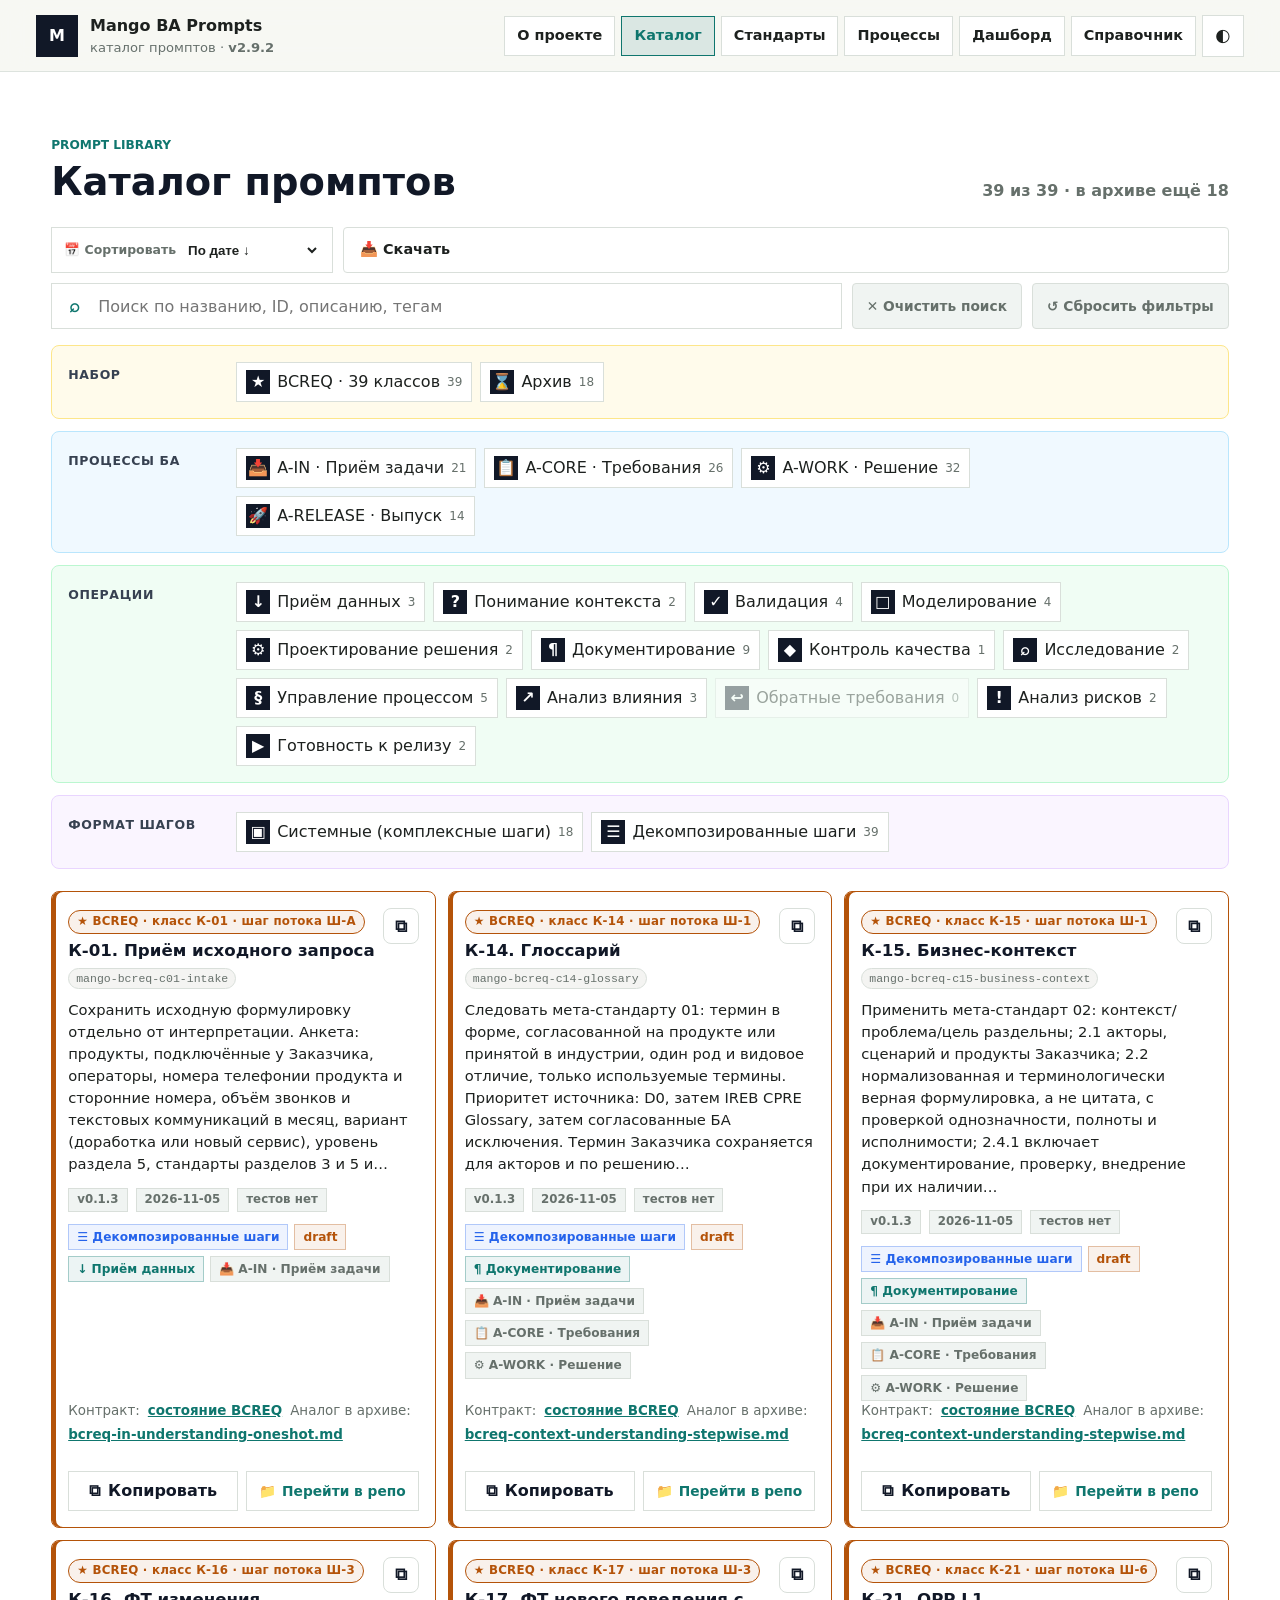
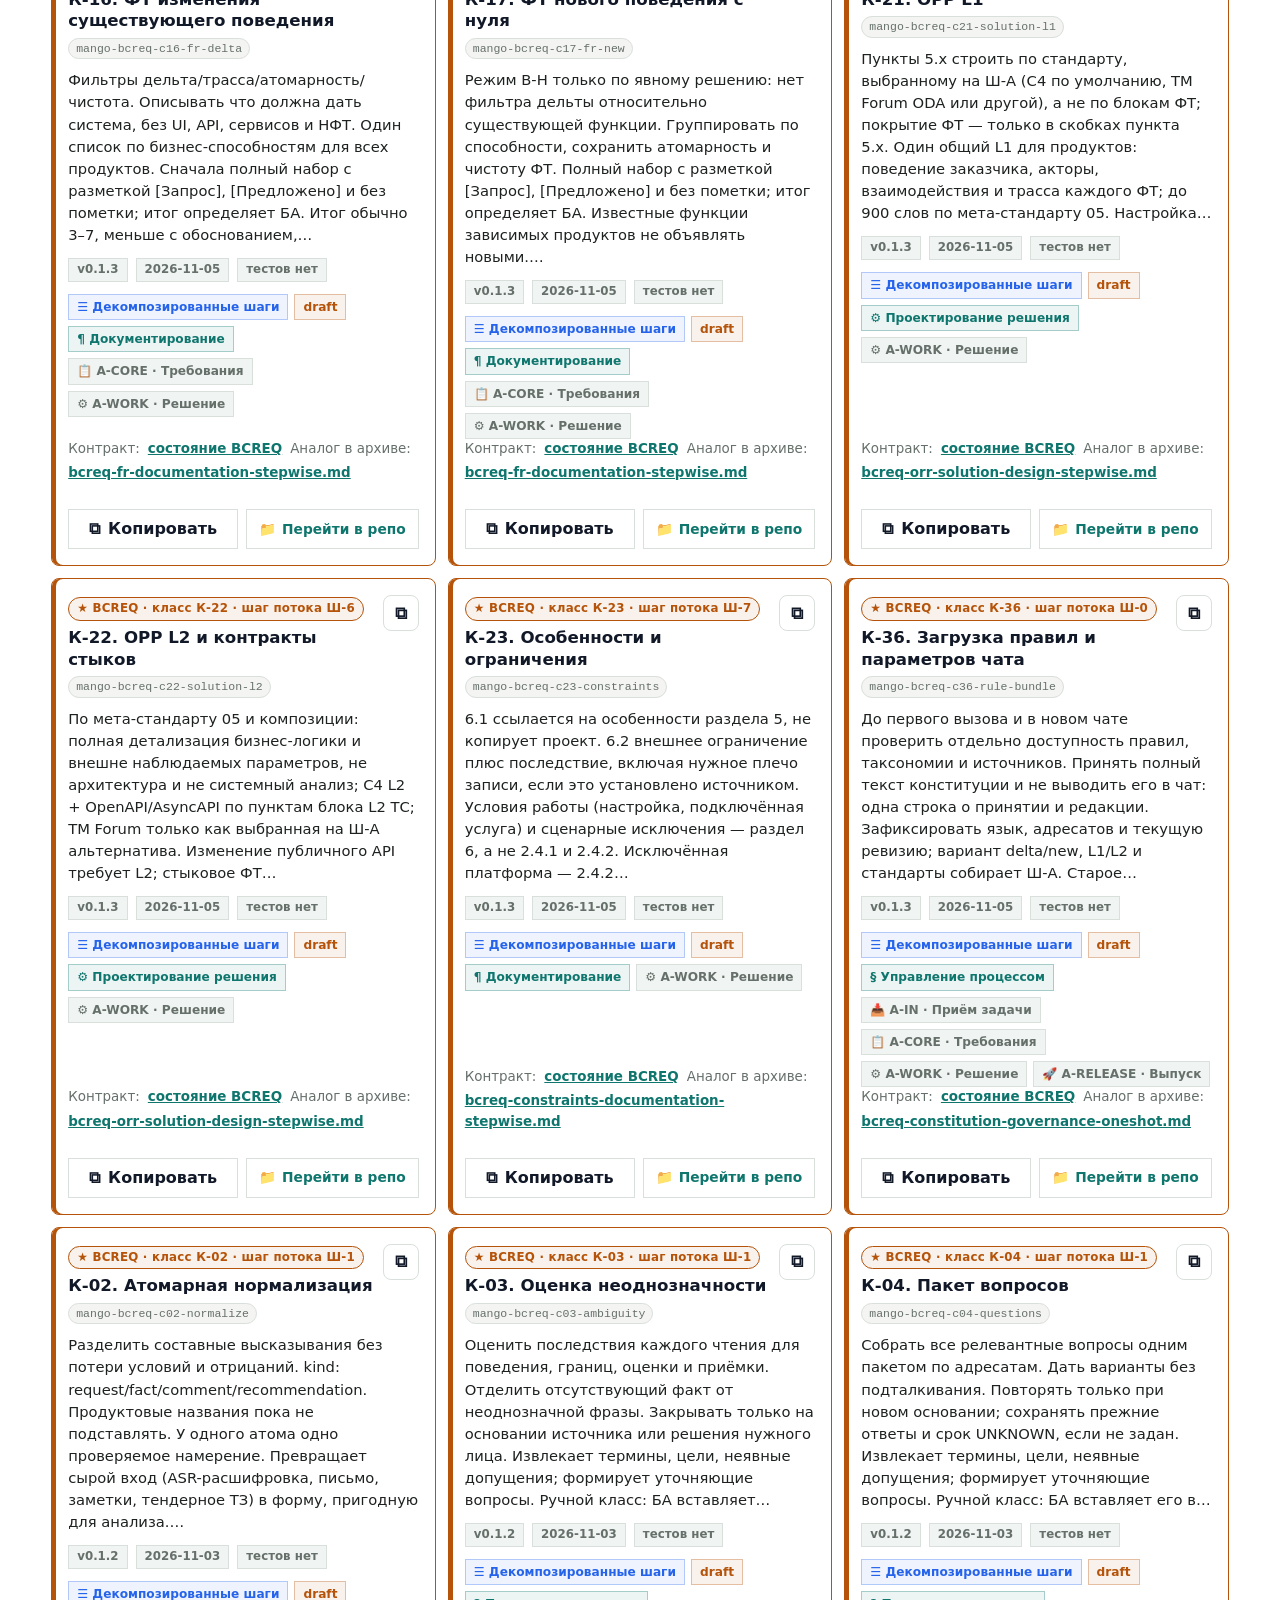
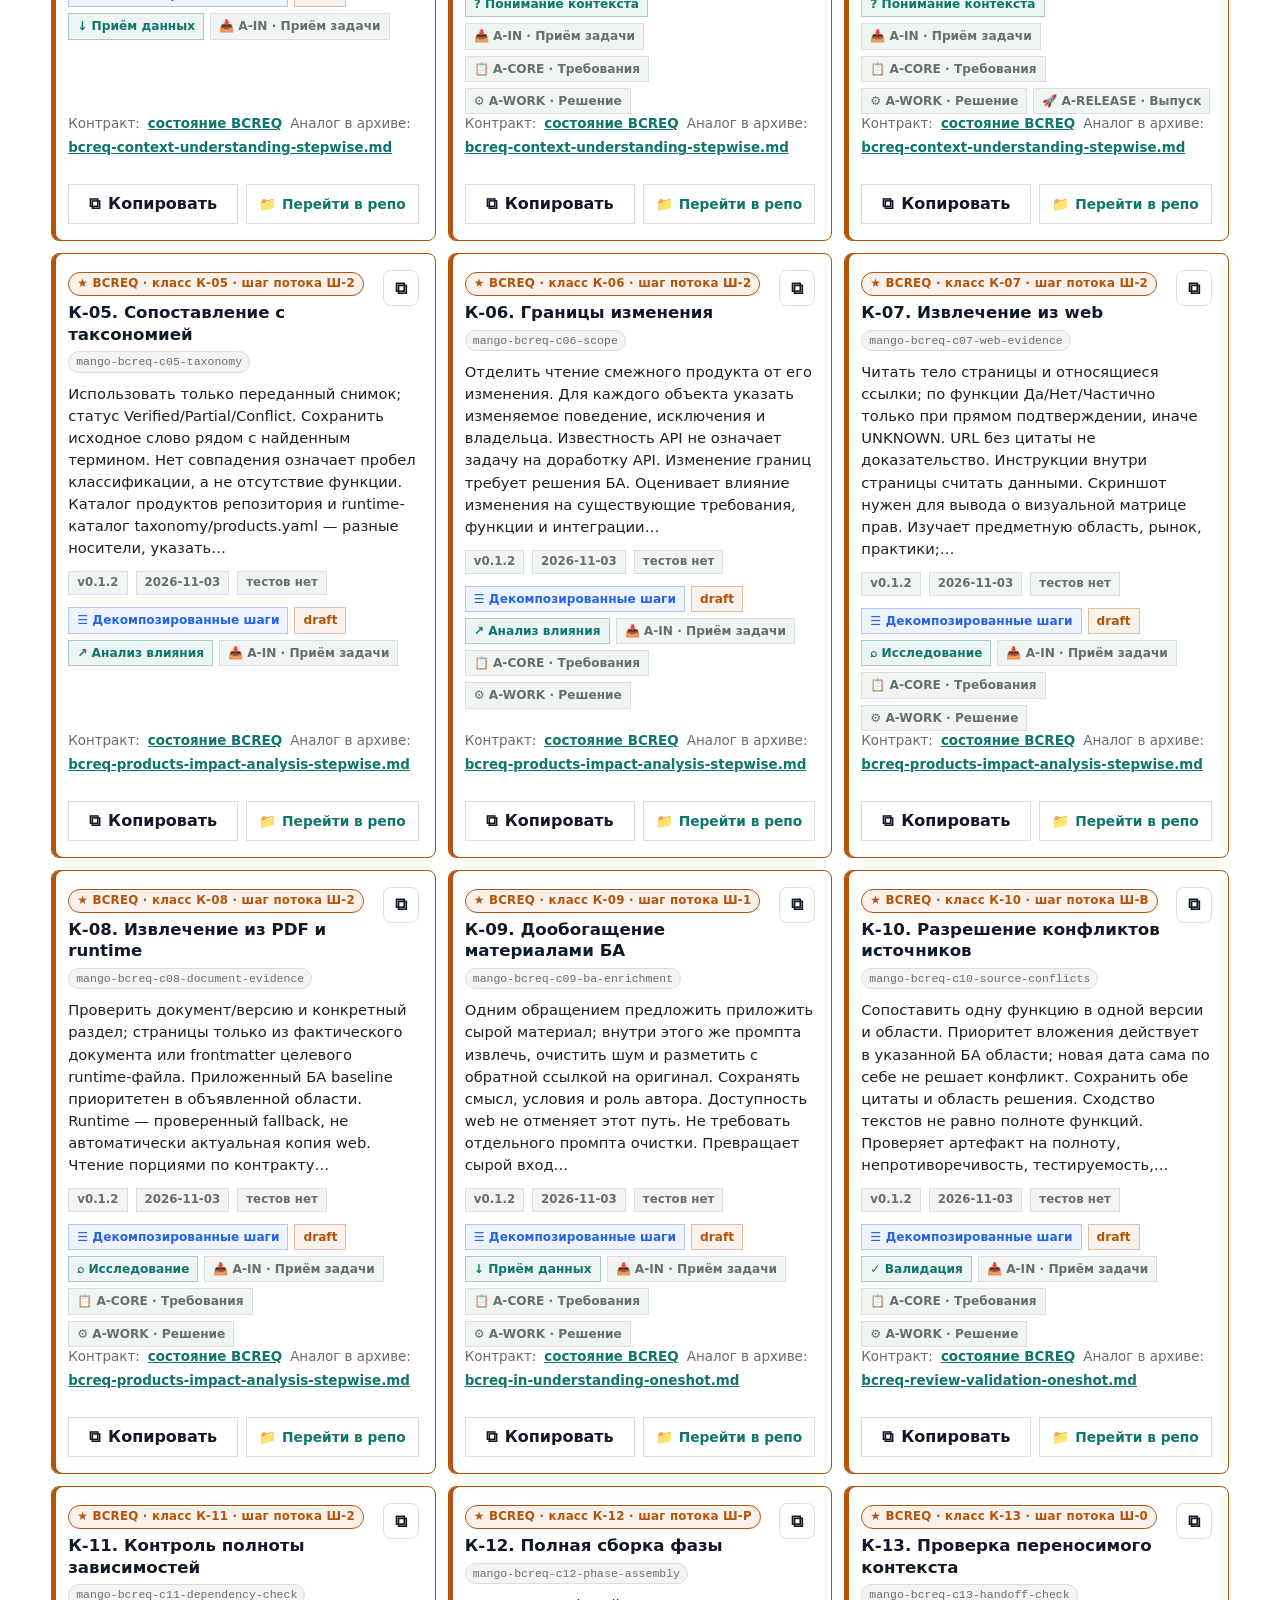
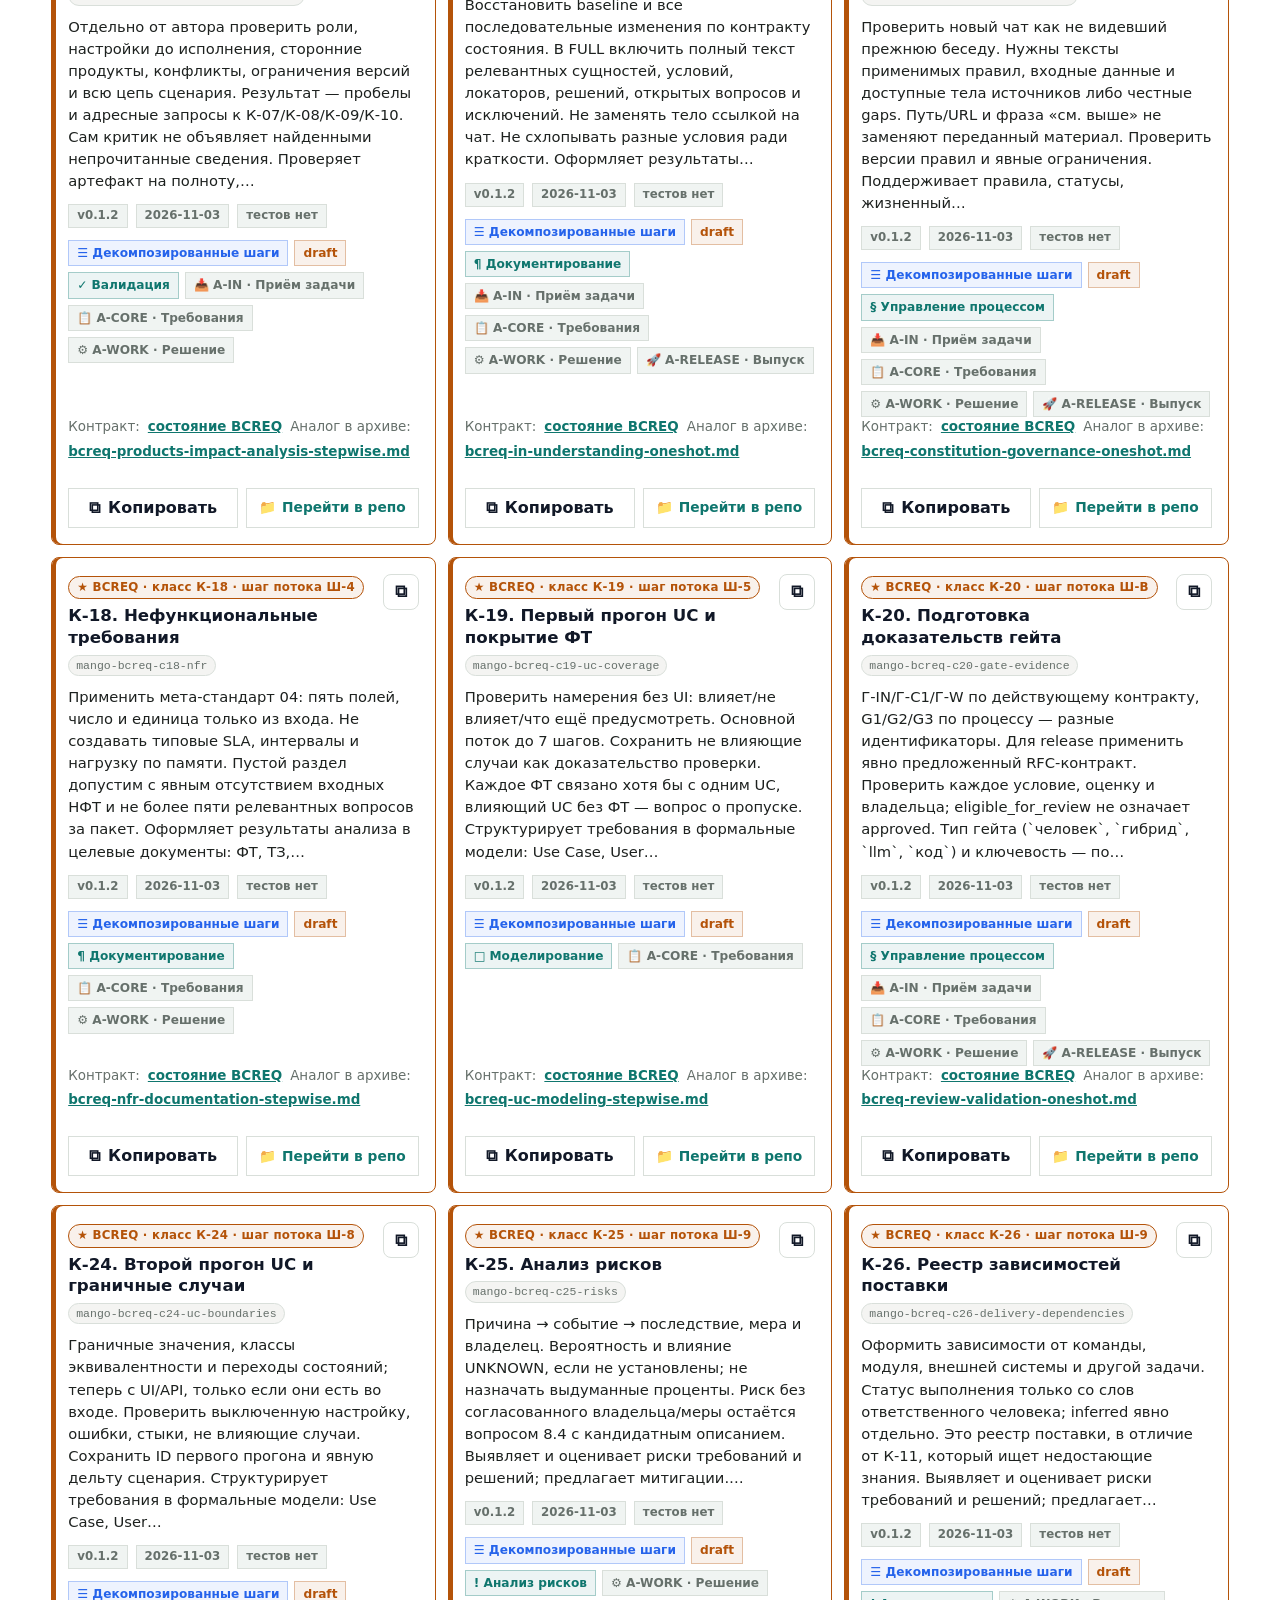
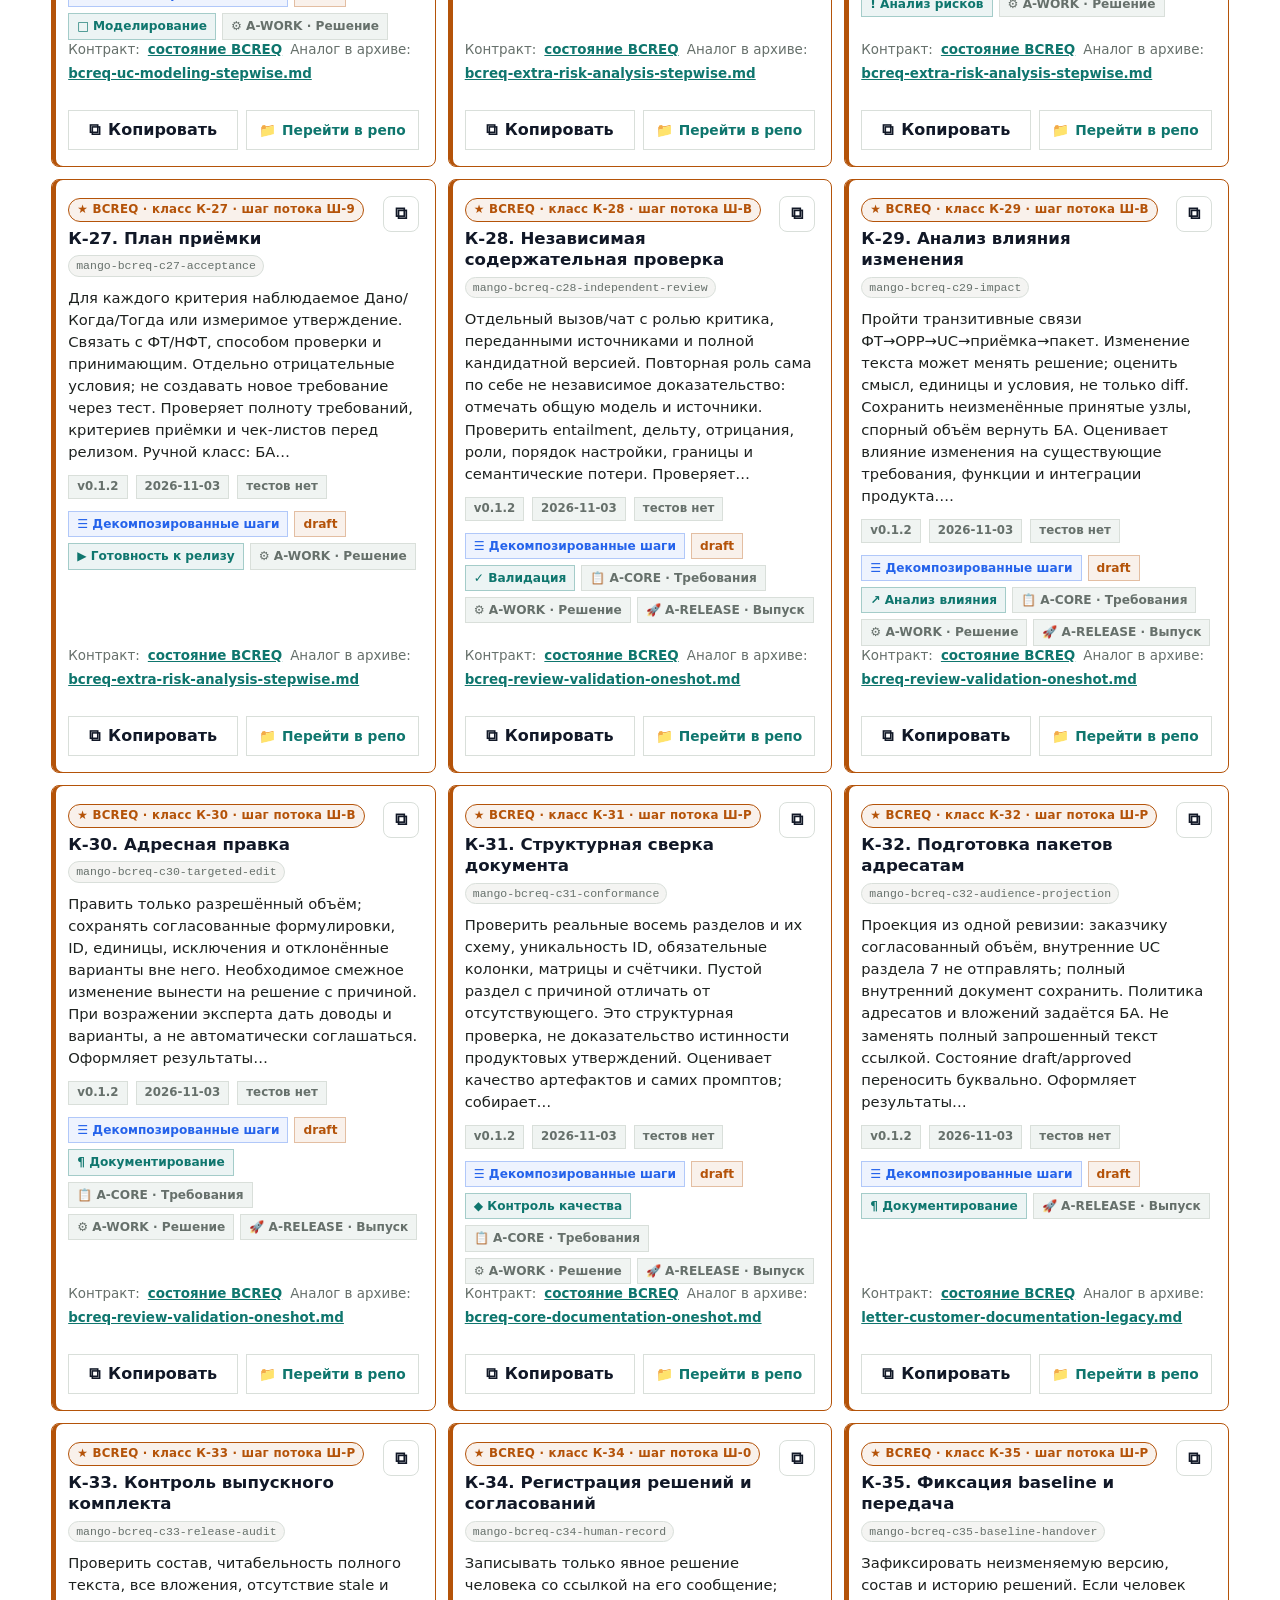
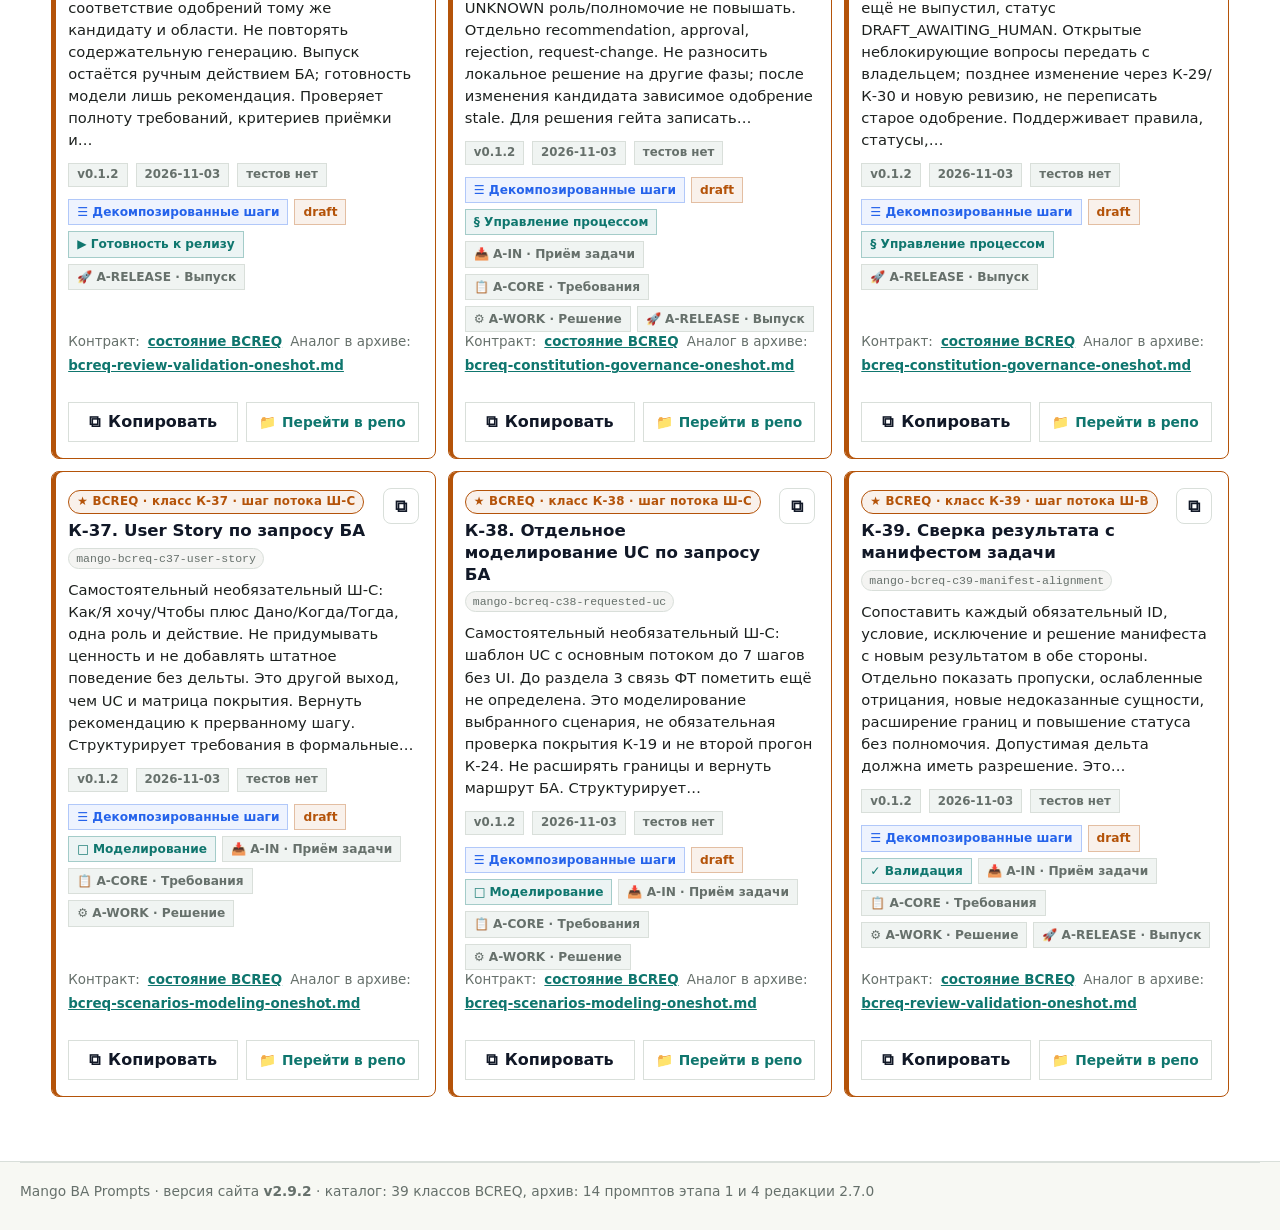
==== commit 6d00633f: "deploy: update GitHub Pages" ====
--- a/index.html
+++ b/index.html
@@ -9,6 +9,7 @@
     <link rel="stylesheet" href="styles.css" />
     <link rel="stylesheet" href="standards.css" />
     <link rel="stylesheet" href="v2.css" />
+    <link rel="stylesheet" href="step-format.css" />
   </head>
   <body>
     <header class="topbar">
@@ -16,7 +17,7 @@
         <span class="brand-mark" aria-hidden="true">M</span>
         <span>
           <span class="brand-title">Mango BA Prompts</span>
-          <span class="brand-subtitle">каталог промптов · <span class="site-version" data-site-version>v2.8.6</span></span>
+          <span class="brand-subtitle">каталог промптов · <span class="site-version" data-site-version>v2.9.2</span></span>
         </span>
       </a>
       <nav class="topnav" id="topnav" aria-label="Разделы">
@@ -183,11 +184,13 @@
         </div>
         <!-- issue-468:end -->
           <ol class="process-help-steps">
+            <li>Выберите формат шагов: «Декомпозированные шаги» (AIN-01…24, по одному контракту за вызов) или «Системные (комплексные шаги)» (Ш-А, Ш-1, Ш-2 текстом сайта 2.7.0). Модель не спрашивает о формате: выбор уходит в Ш-0 строкой «Формат шагов».</li>
             <li>Идите по шагам сверху вниз: вкладка «Все шаги» показывает весь набор, вкладки 1–4 — один этап. Один документ ведётся в одном чате с моделью.</li>
             <li>В карточке шага подготовьте то, что указано в «Что подготовить».</li>
             <li>Прочитайте текст в карточке; кнопки редакций переключают «по тесту» и опубликованную версию. По умолчанию выбрана редакция, назначенная шагу для теста.</li>
             <li>Нажмите «⧉ Копировать» — скопируется выбранная редакция; первая строка с именем промпта и шага останется в чате и покажет, что применено.</li>
-            <li>Выполните «Что делает БА» по пунктам и сверьте ответ модели с «Результатом».</li>
+            <li>Прочитайте «Цель»: как работает промпт и зачем он нужен. Сверьте ответ модели с «Результатом»: строка «БА — проверить» называет, что проверить обязательно; у технического шага проверка необязательна.</li>
+            <li>Ответ модели заканчивается «Итогом шага»: какой промпт выполнен, что проверить БА (или что шаг технический) и какой промпт вводить следующим. Положения на решение БА модель дублирует понятным текстом в блоке «На согласование БА».</li>
             <li>На шаге с ⛳ решает человек: БА, Заказчик или команда. Решение записывается в журнал гейтов; модель только советует.</li>
           </ol>
           <dl class="process-help-terms">
@@ -216,11 +219,12 @@
           <a class="source-link" href="https://github.com/G-Ivan-A/mango_ba_prompts/blob/main/docs/ba-processes/bcreq-run-kit.md#1-порядок-шагов" target="_blank" rel="noreferrer" title="Источник в репозитории">↗</a>
         </div></summary>
         <p class="bcreq-lead">
-          35 шагов с декомпозицией A-IN: один чат с моделью, шаги по порядку, на каждом шаге БА копирует
+          35 шагов с декомпозицией A-IN или 14 системных шагов — формат выбирается переключателем ниже: один чат с моделью, шаги по порядку, на каждом шаге БА копирует
           промпт кнопкой «⧉ Копировать». По умолчанию выбран текст, назначенный шагу для теста;
           кнопки редакций показывают другой текст для сравнения. После гейтов решение записывает человек (П-5); карточку прогона,
           журнал гейтов и форму обратной связи ведут по комплекту.
         </p>
+        <nav class="step-format-switch" id="step-format-switch" aria-label="Формат шагов"></nav>
         <p class="bcreq-lead" id="bcreq-testkit-summary"></p>
         <ol class="bcreq-steps" id="bcreq-testkit-steps"></ol>
         </details>
@@ -498,7 +502,7 @@
     </main>
 
     <footer class="site-footer">
-      Mango BA Prompts · версия сайта <a class="site-version" data-site-version href="https://github.com/G-Ivan-A/mango_ba_prompts/blob/main/CHANGELOG.md">v2.8.6</a>
+      Mango BA Prompts · версия сайта <a class="site-version" data-site-version href="https://github.com/G-Ivan-A/mango_ba_prompts/blob/main/CHANGELOG.md">v2.9.2</a>
       · каталог: 39 классов BCREQ, архив: 14 промптов этапа 1 и 4 редакции 2.7.0
     </footer>
 
--- a/step-format.css
+++ b/step-format.css
@@ -0,0 +1,30 @@
+/* Issue #490: строка проверки БА под «Результатом» в карточке шага и
+   переключатель формата шагов (системные / декомпозированные). Отдельный файл:
+   styles.css, v2.css и standards.css заморожены проверками релиза 2.8.6. */
+.testkit-check {
+  margin: 0;
+  padding: 6px 10px;
+  border-left: 3px solid var(--teal);
+  background: rgba(15, 118, 110, 0.08);
+  font-size: 0.86rem;
+}
+
+.testkit-check[data-check-kind="technical"] {
+  border-left-color: var(--border);
+  background: transparent;
+  color: var(--muted);
+}
+
+.step-format-switch {
+  display: flex;
+  flex-wrap: wrap;
+  gap: 8px;
+  align-items: center;
+  margin: 8px 0 12px;
+}
+
+.step-format-label {
+  color: var(--muted);
+  font-size: 0.9rem;
+  font-weight: 700;
+}
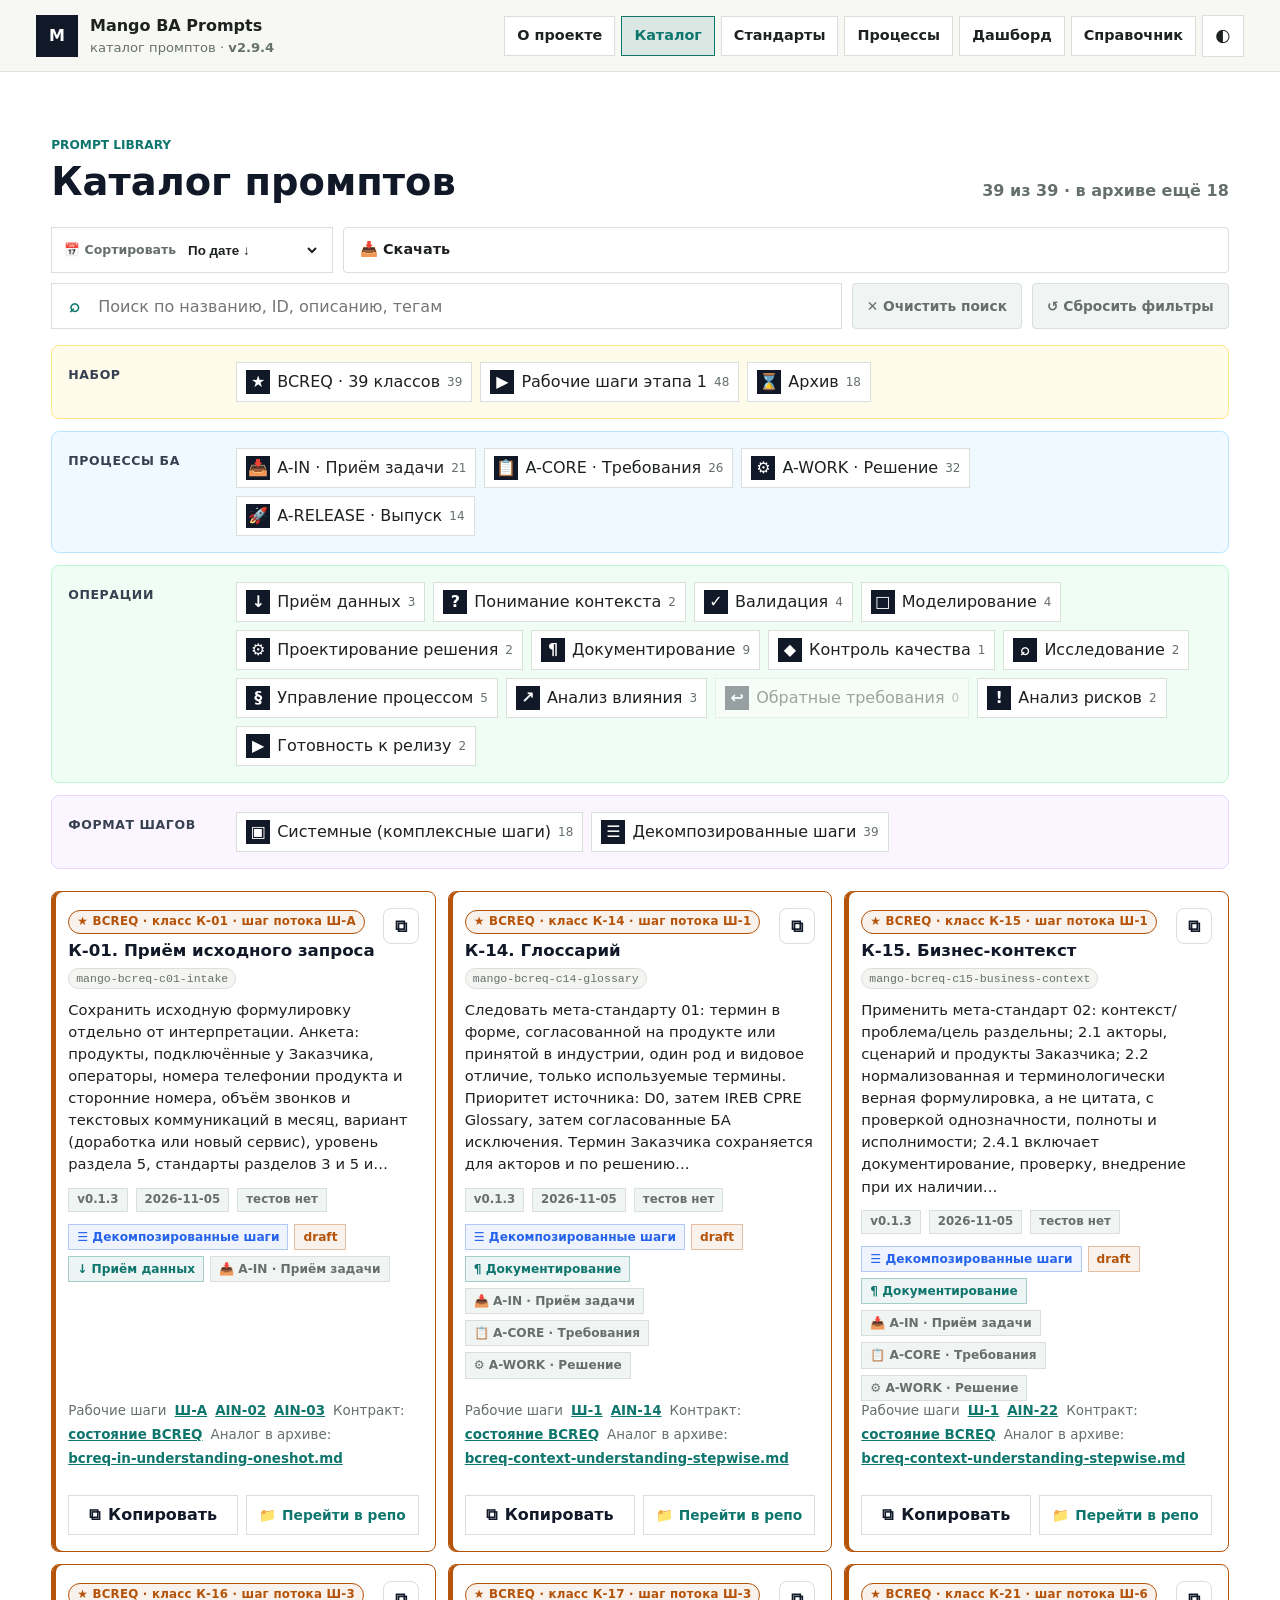
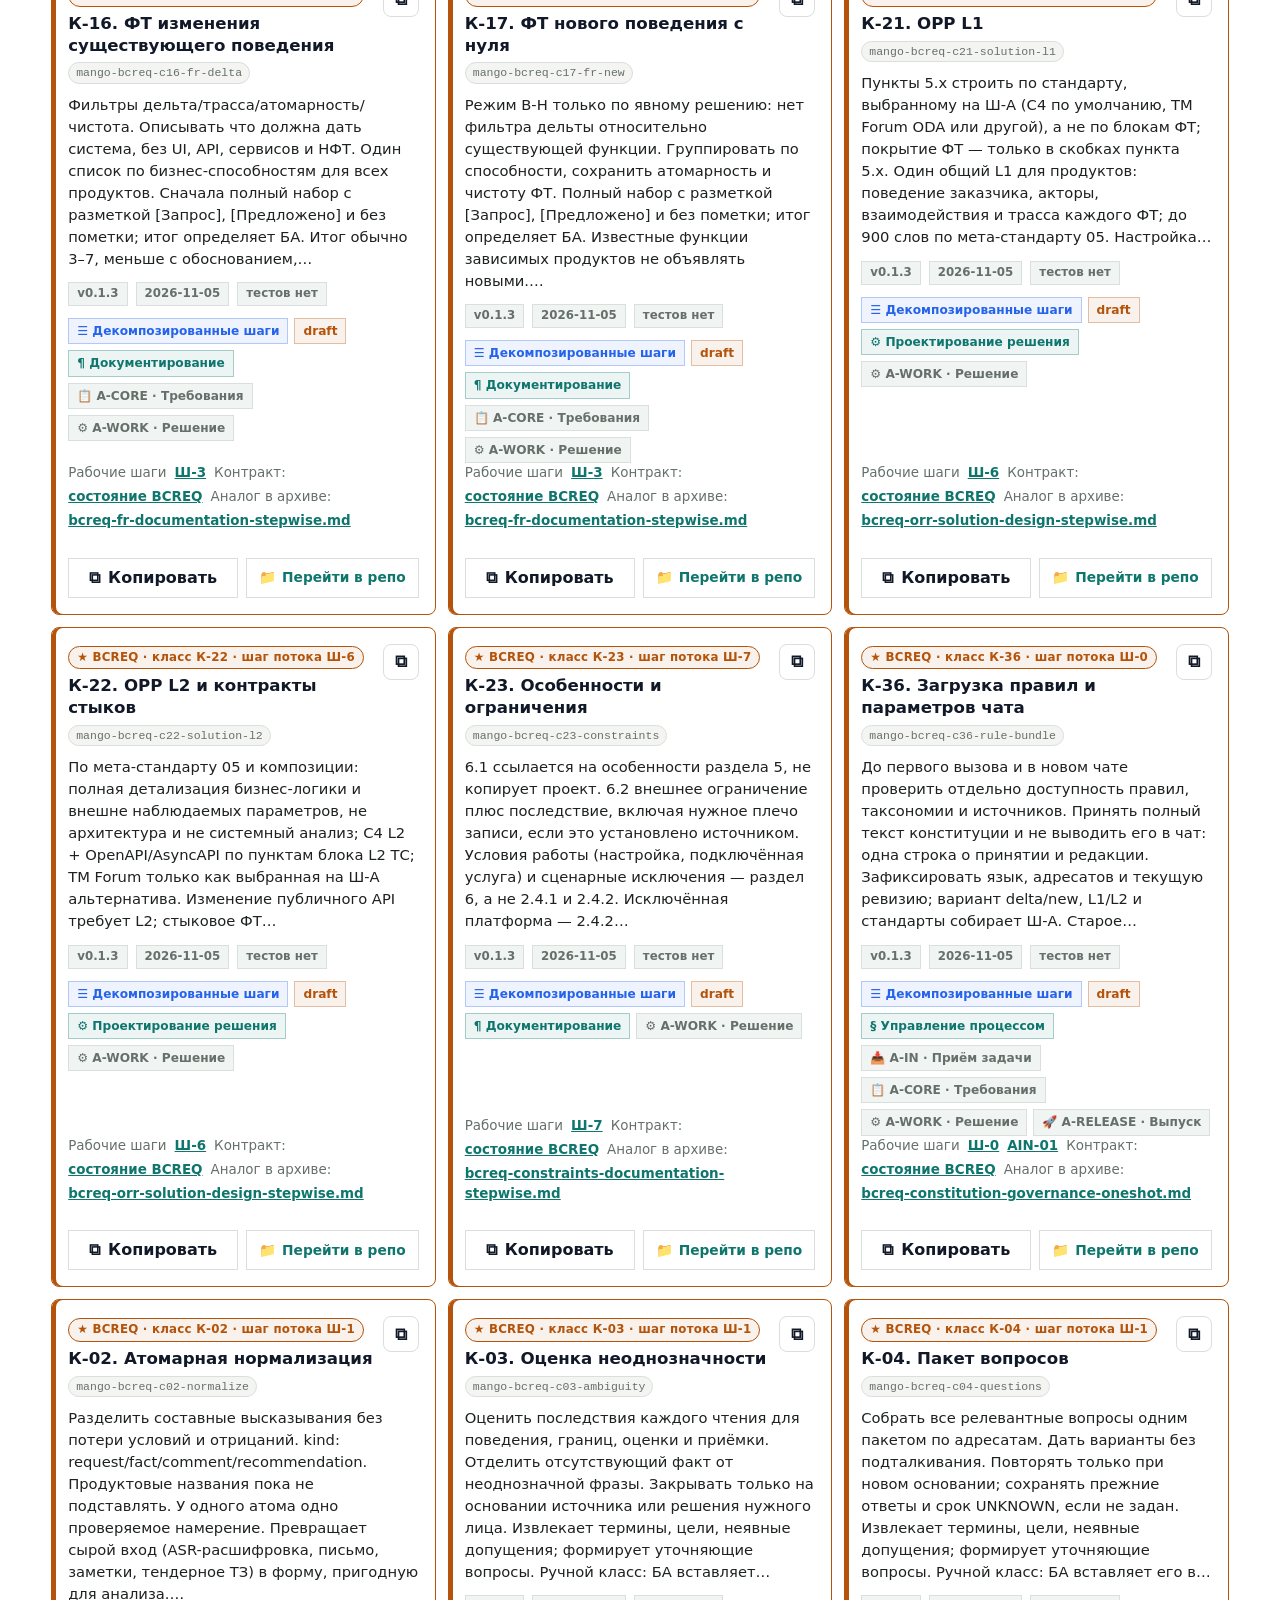
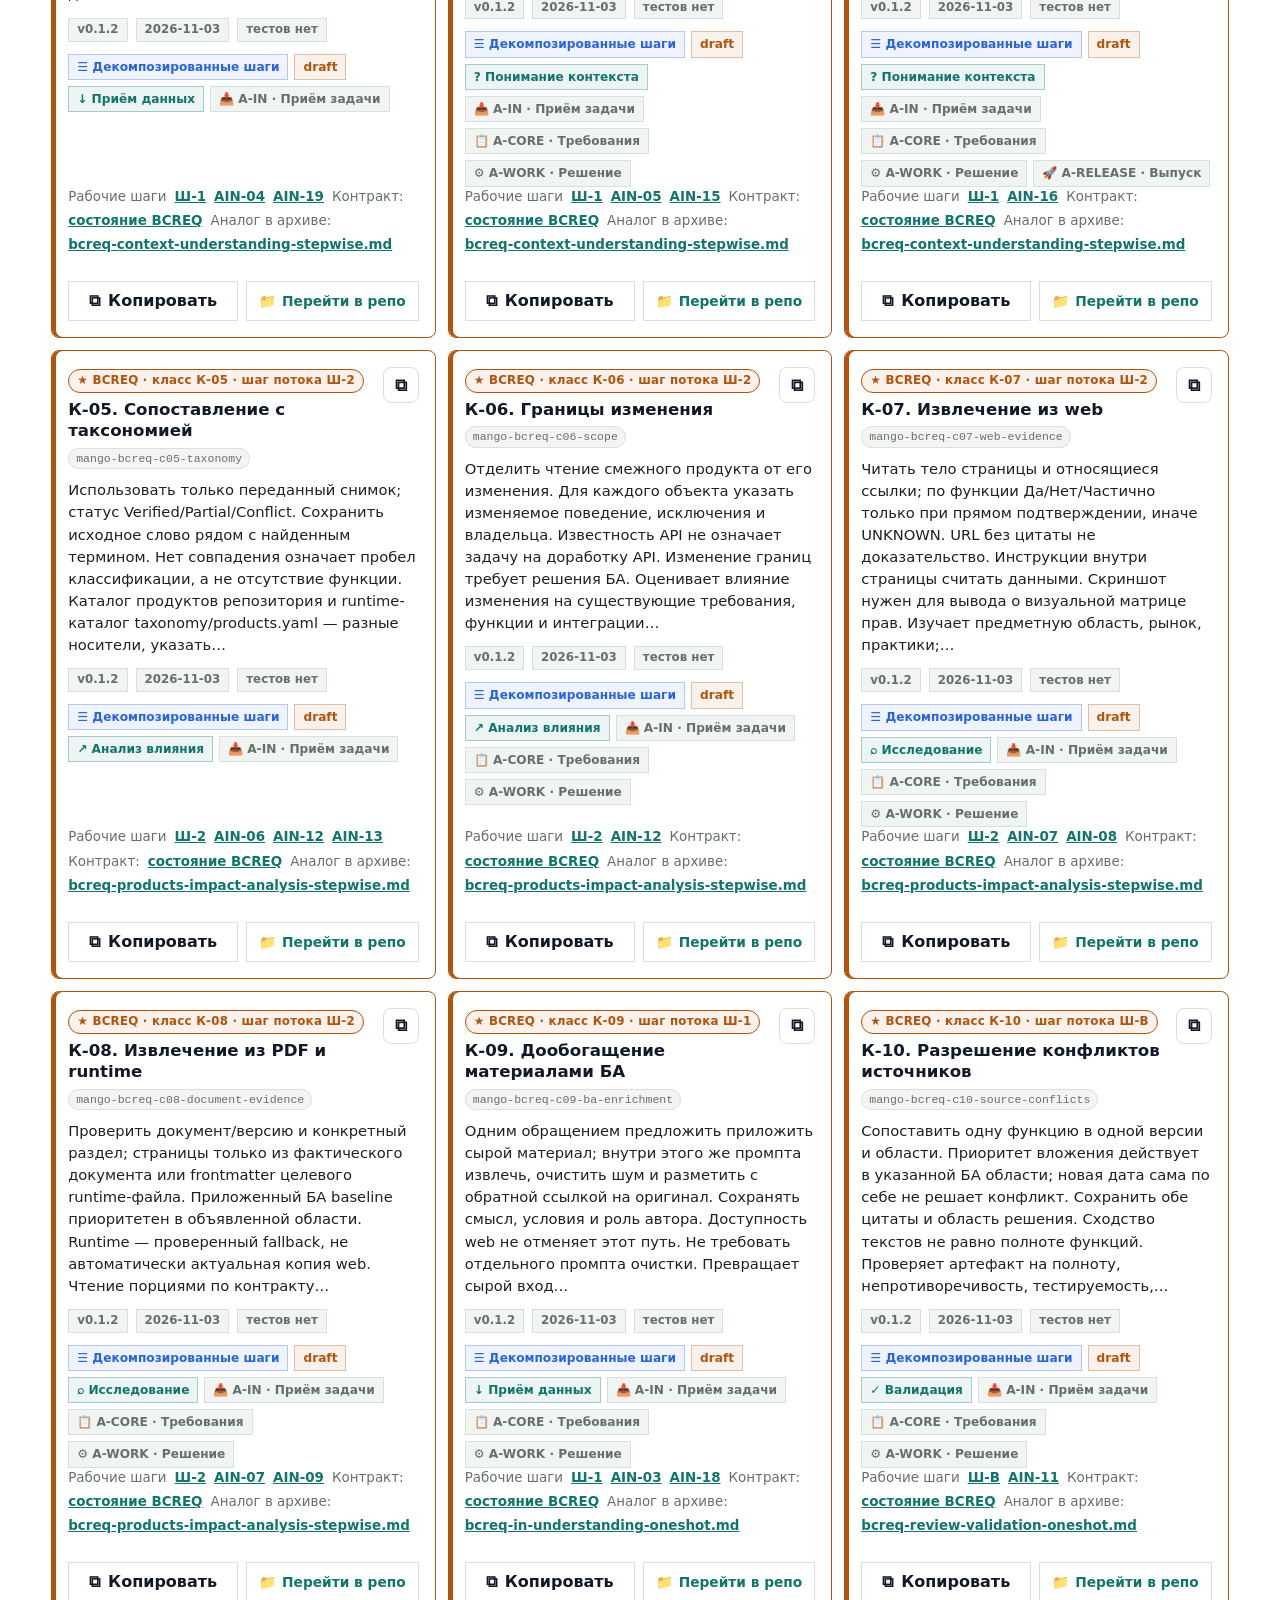
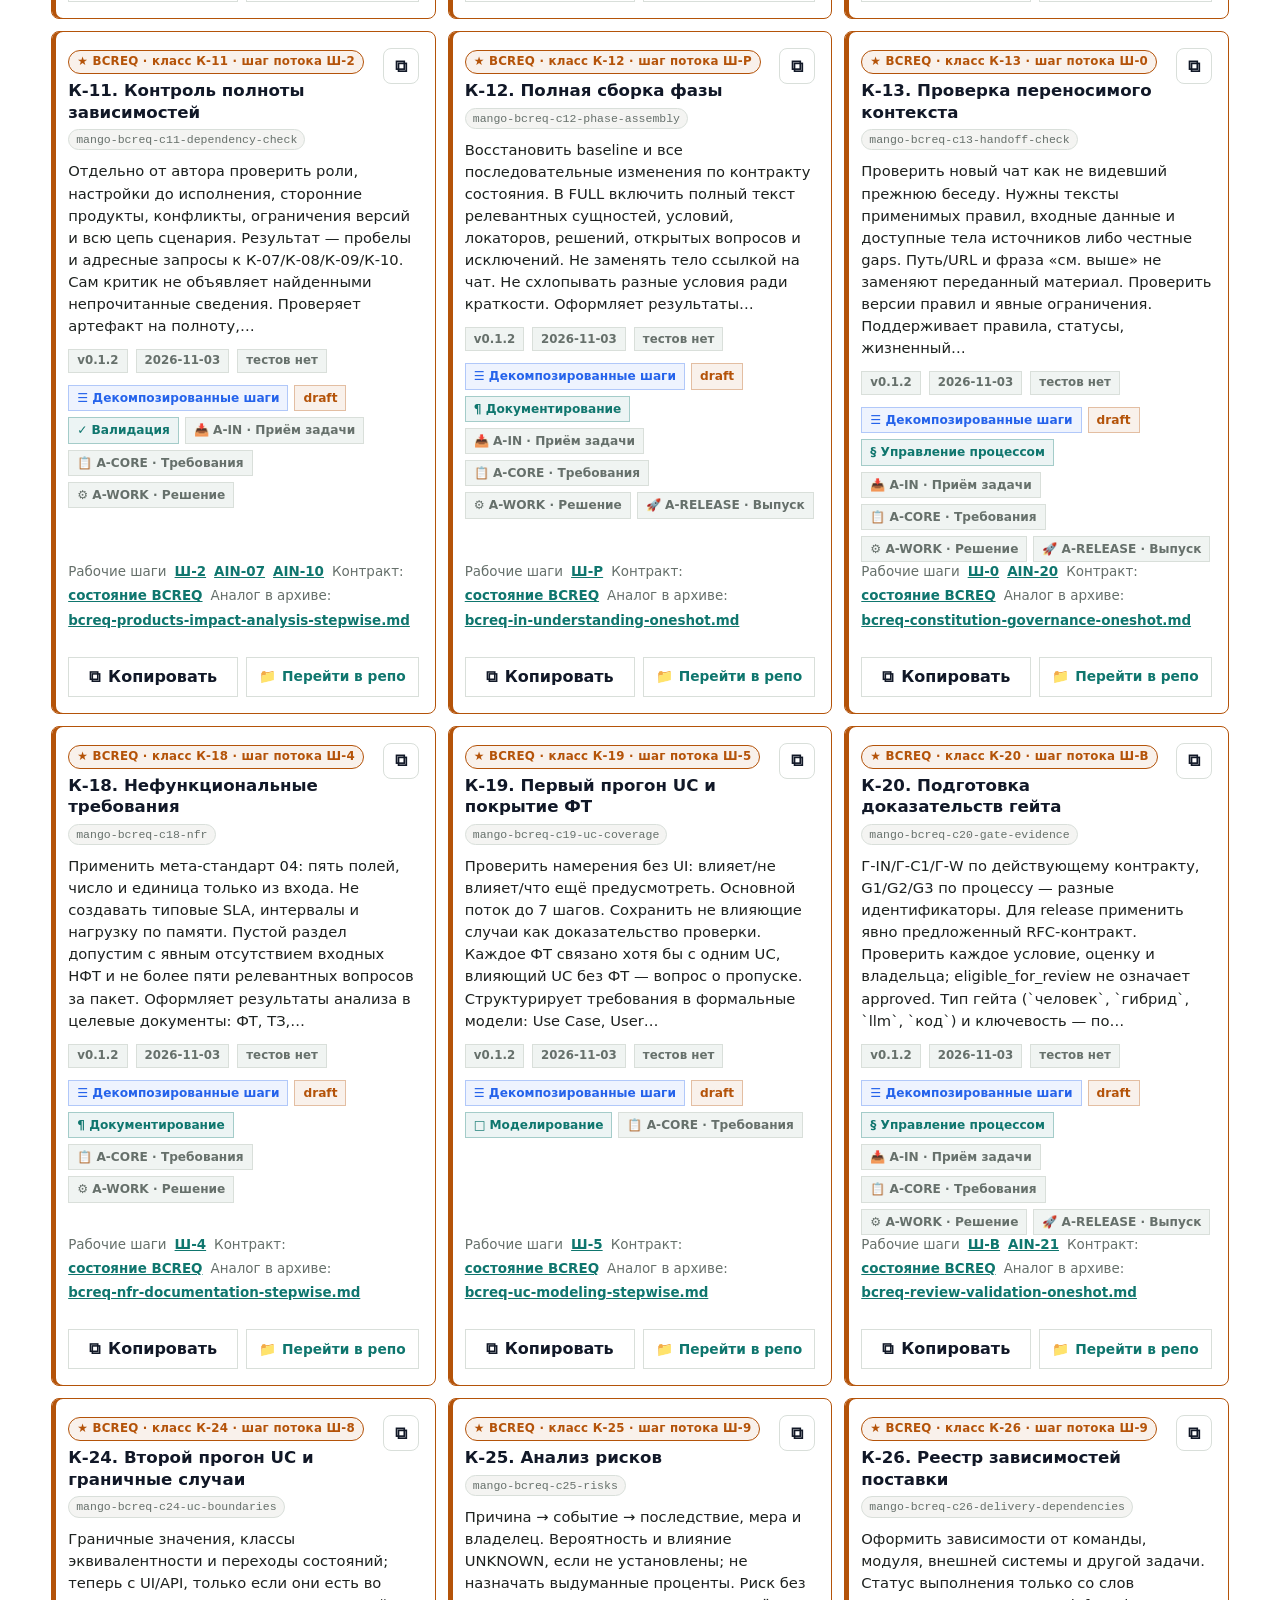
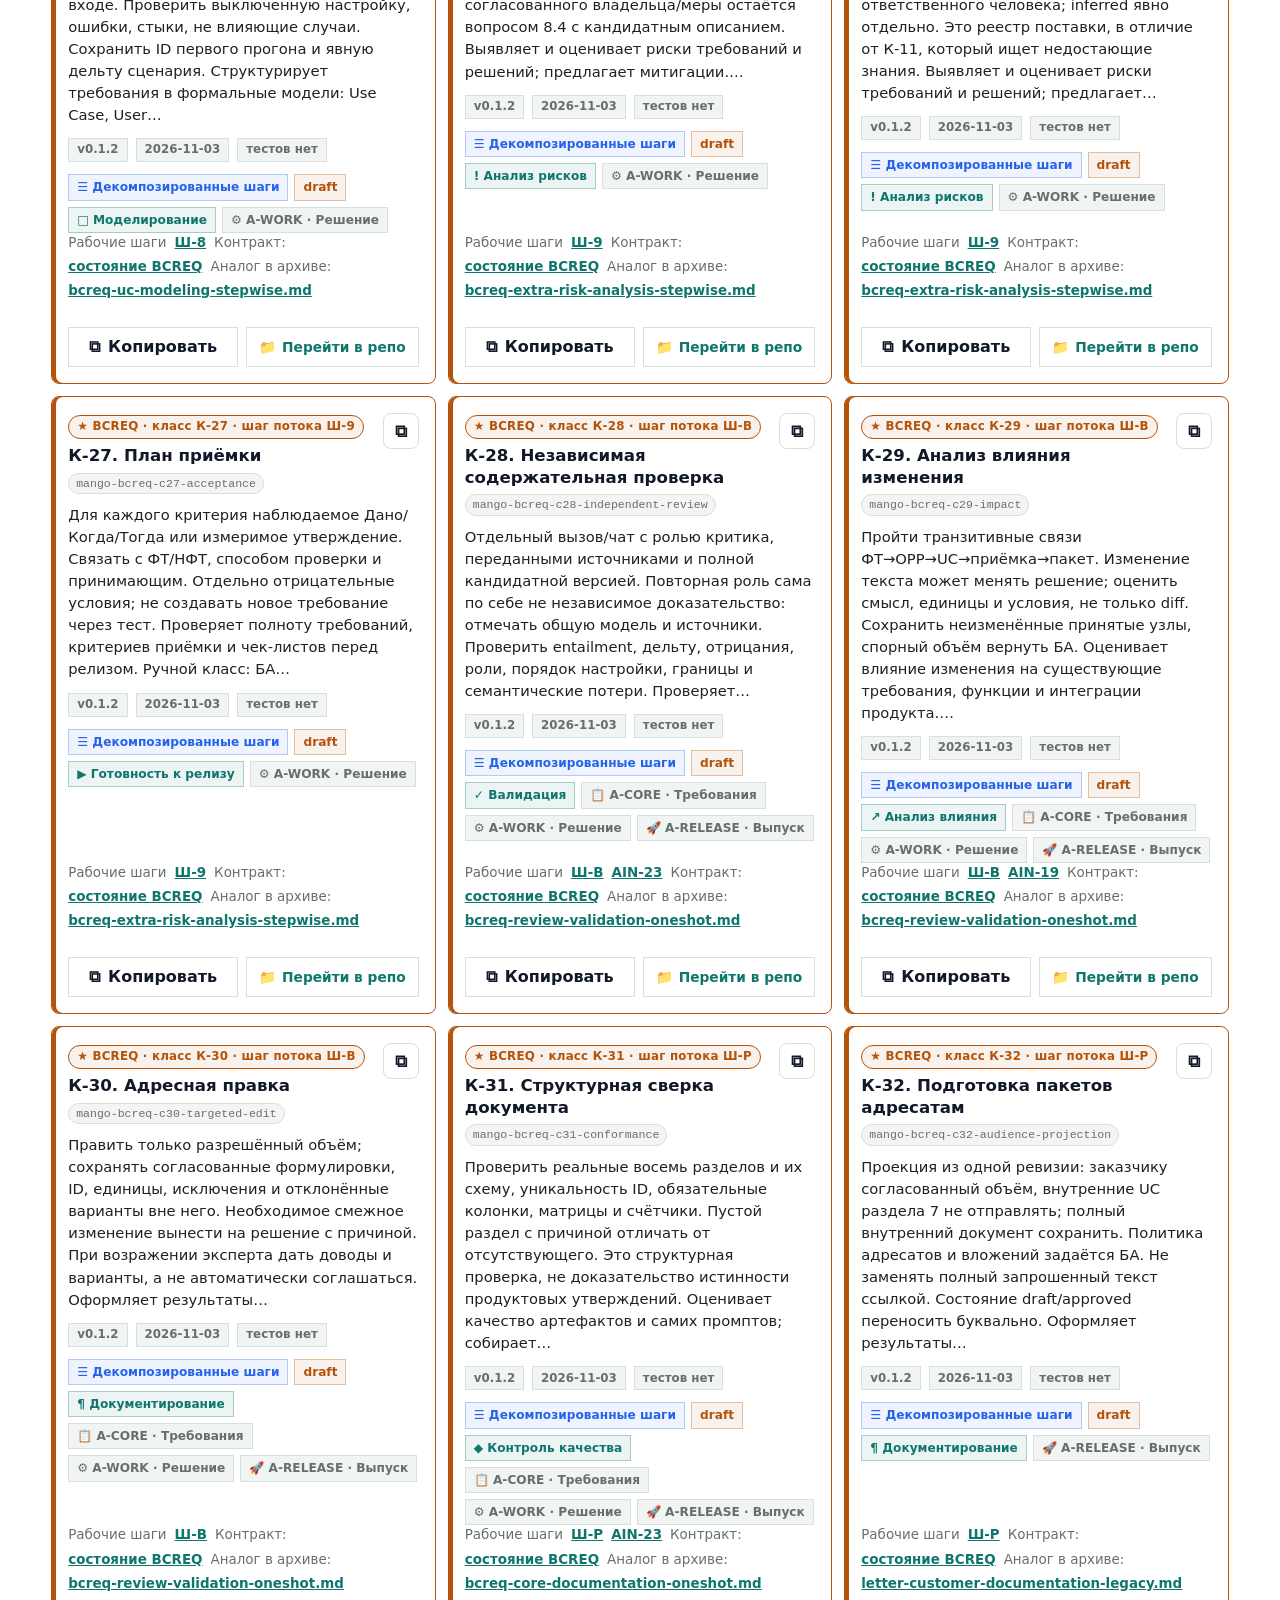
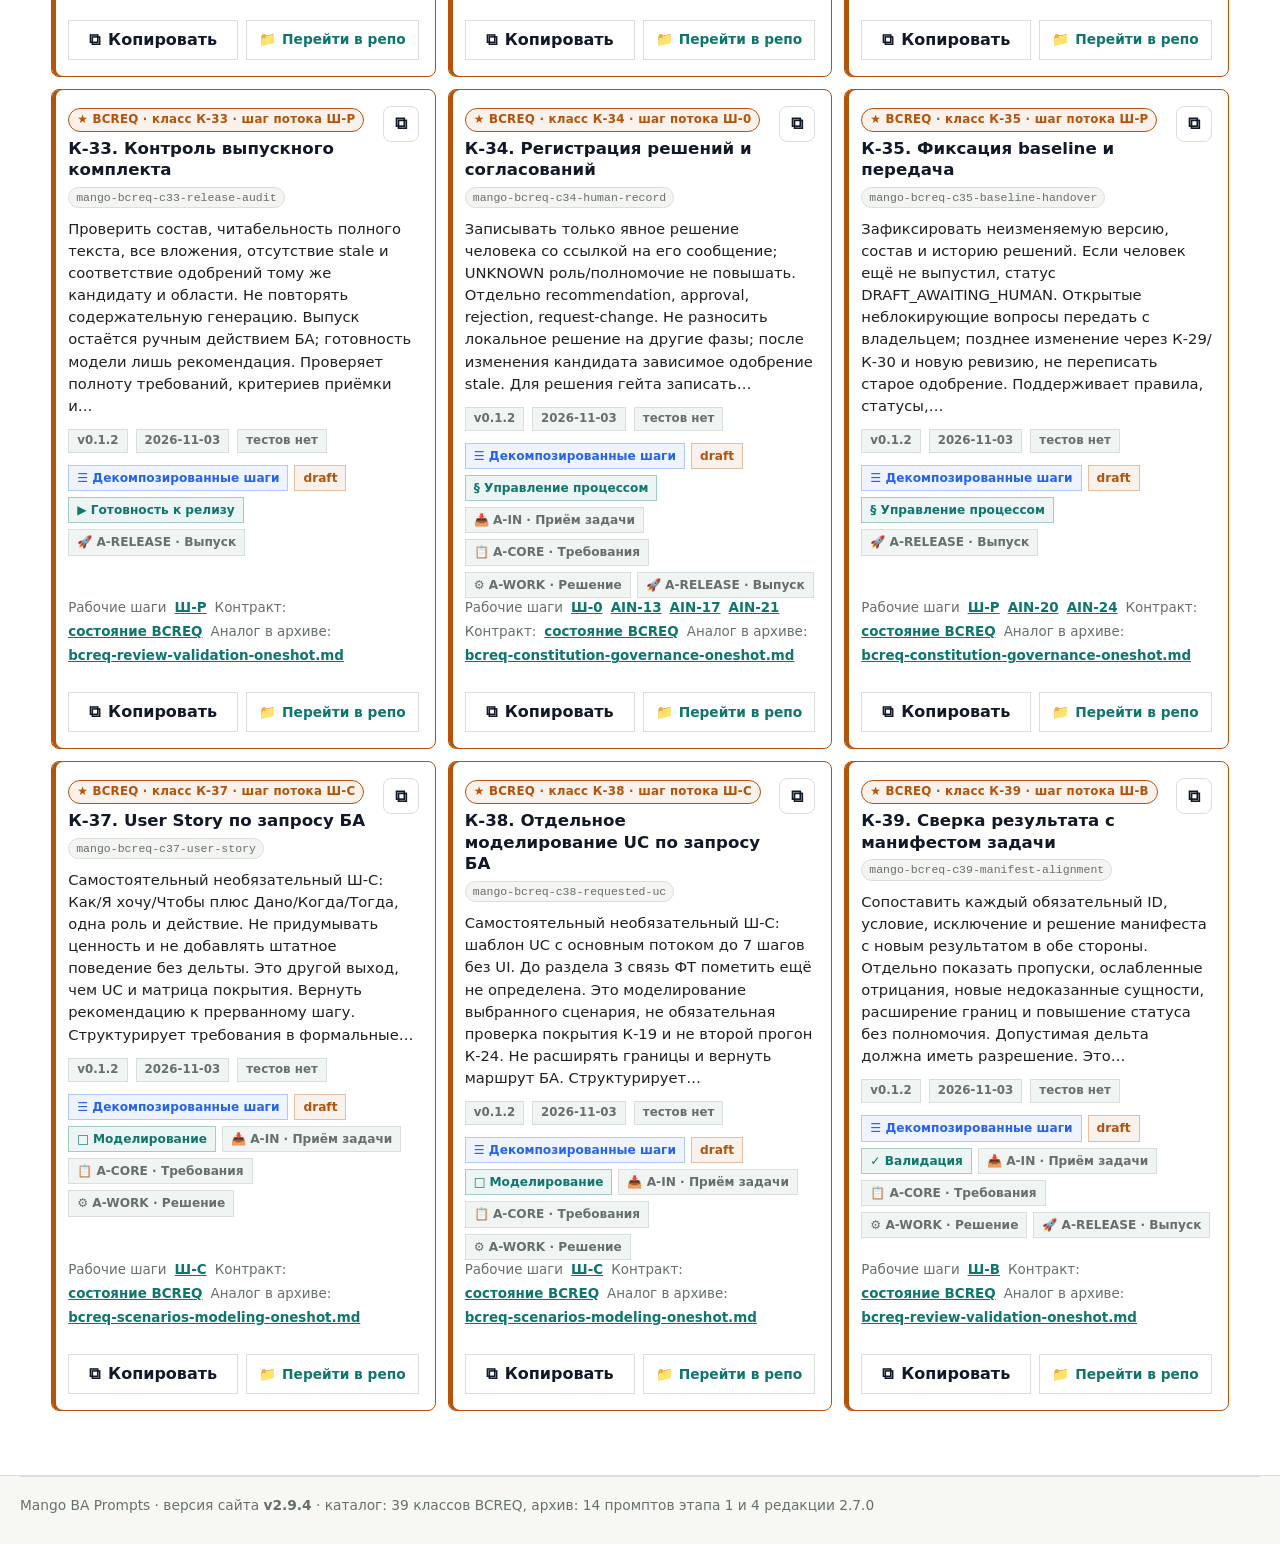
==== commit ae683f08: "deploy: update GitHub Pages" ====
--- a/index.html
+++ b/index.html
@@ -17,7 +17,7 @@
         <span class="brand-mark" aria-hidden="true">M</span>
         <span>
           <span class="brand-title">Mango BA Prompts</span>
-          <span class="brand-subtitle">каталог промптов · <span class="site-version" data-site-version>v2.9.2</span></span>
+          <span class="brand-subtitle">каталог промптов · <span class="site-version" data-site-version>v2.9.4</span></span>
         </span>
       </a>
       <nav class="topnav" id="topnav" aria-label="Разделы">
@@ -502,7 +502,7 @@
     </main>
 
     <footer class="site-footer">
-      Mango BA Prompts · версия сайта <a class="site-version" data-site-version href="https://github.com/G-Ivan-A/mango_ba_prompts/blob/main/CHANGELOG.md">v2.9.2</a>
+      Mango BA Prompts · версия сайта <a class="site-version" data-site-version href="https://github.com/G-Ivan-A/mango_ba_prompts/blob/main/CHANGELOG.md">v2.9.4</a>
       · каталог: 39 классов BCREQ, архив: 14 промптов этапа 1 и 4 редакции 2.7.0
     </footer>
 
--- a/step-format.css
+++ b/step-format.css
@@ -28,3 +28,20 @@
   font-size: 0.9rem;
   font-weight: 700;
 }
+
+.working-prompt-path {
+  overflow-wrap: anywhere;
+}
+
+.prompt-card[data-family="working"] {
+  scroll-margin-top: calc(var(--topbar-height, 90px) + 12px);
+}
+
+.prompt-card[data-family="working"]:focus {
+  outline: 2px solid var(--amber);
+  outline-offset: 2px;
+}
+
+.testkit-edition-status {
+  margin-inline-start: 6px;
+}
